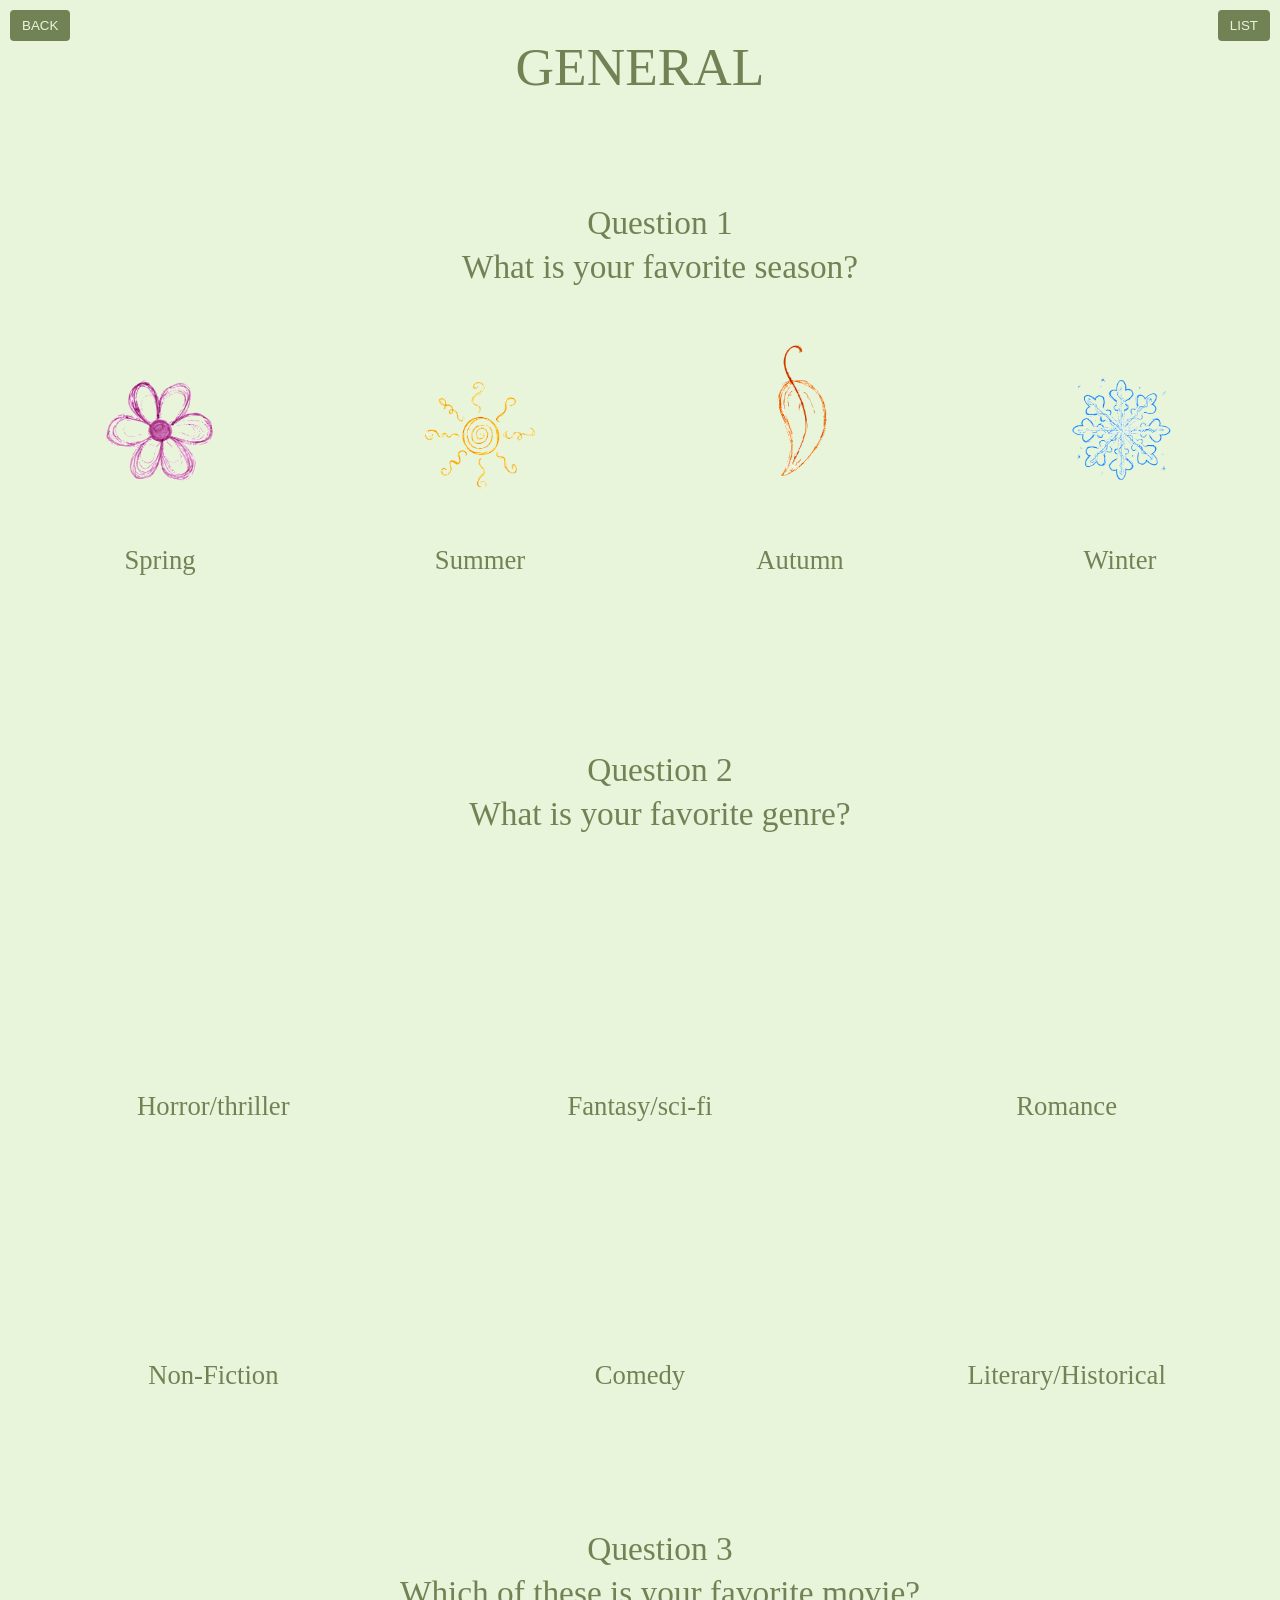
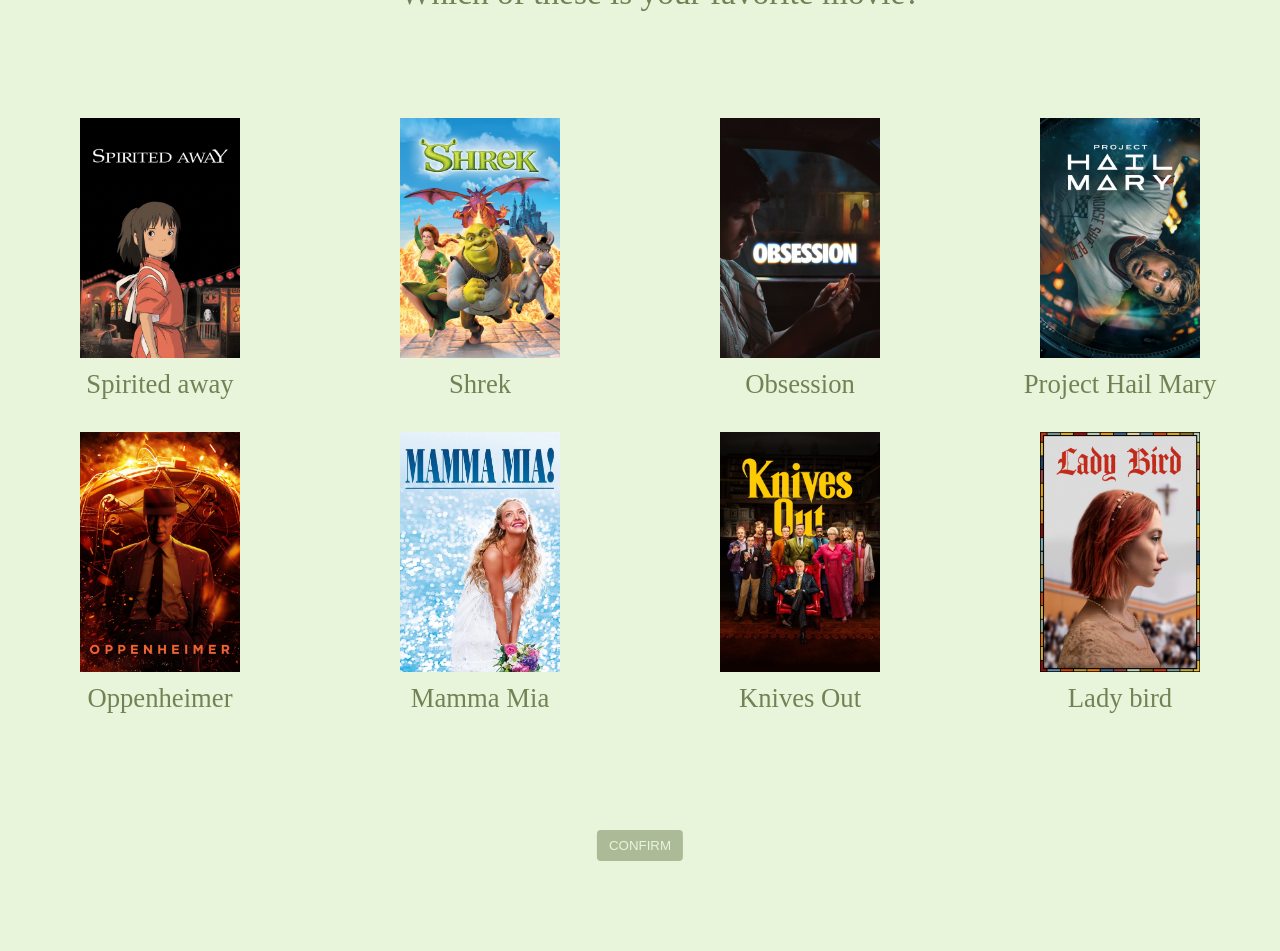
==== G.html @ e88b42a2 "m" ====
<!DOCTYPE html>
<html lang="en">
  
<head>
  
  <meta charset="UTF-8" />
  <title>General interests book quiz</title>
  <link href="quizz.css" rel="stylesheet">
  
</head>
  
<body>
  
  <h1>GENERAL</h1><br><br><br>
  <div class="questionblock">
    
    <div class="question">
    <h2 style="color:#718355;"> Question 1</h2>
    <h2>What is your favorite season?</h2>
    </div>
    
    <div class="answers">
      
      <div class="answer answer1 four" data-number="1" data-answer="Spring">
        <img src="photos/spring.PNG">
        <div class="value">Spring</div> 
      </div>
              

      <div class="answer answer1 four" data-number="1" data-answer="Summer">
        <img src="photos/summer.PNG">
        <div class="value">Summer</div>
      </div>
              

      <div class="answer answer1 four" data-number="1" data-answer="Autumn">
        <img src="photos/autumn.PNG">
        <div class="value">Autumn</div>
      </div>
              

      <div class="answer answer1 four" data-number="1" data-answer="Winter">
        <img src="photos/winter.PNG">
        <div class="value">Winter</div>
      </div>
    </div>
  </div>

  <div class="questionblock">
    <br><br><br><br><br><br><br><br><br>
    <div class="question">
      <h2 style="color:#718355;"> Question 2</h2>
      <h2>What is your favorite genre?</h2>
    </div>
    
    <div class="answers">
      <div class="answer answer2 " data-number="2" data-answer="horror/thriller">
        <img src=" ">
        <div class="value">Horror/thriller</div> 
      </div>
      
      <div class="answer answer2" data-number="2" data-answer="fantasy/sci-fi">
        <img src=" ">
        <div class="value">Fantasy/sci-fi</div> 
      </div>

      <div class="answer answer2" data-number="2" data-answer="Romance">
        <img src=" ">
        <div class="value">Romance</div> 
      </div>
      
      <div class="answer answer2" data-number="2" data-answer="non-fiction">
        <img src=" ">
        <div class="value">Non-Fiction </div>
      </div>
      
      <div class="answer answer2" data-number="2" data-answer="Comedy">
        <img src=" ">
        <div class="value">Comedy</div>
      </div>
      
      <div class="answer answer2" data-number="2" data-answer="literary/historical">
        <img src=" ">
        <div class="value">Literary/Historical</div>
      </div>
      
    </div>
  
<div class="questionblock">
    <br><br><br><br><br><br><br>
  <div class="question">
    <h2 style="color:#718355;"> Question 3</h2>
    <h2>Which of these is your favorite movie?</h2><br><br><br>
  </div>
  <div class="answers">
    <div class="answer answer3 four" data-number="3" data-answer="spirited away">
      <div class="poster">  <img src="movies/spiritedaway.jpg"></div>
      <div class="value">Spirited away</div>
    </div>
    
    <div class="answer answer3 four" data-number="3" data-answer="shrek">
      <div class="poster"><img src="movies/shrek.jpg"></div>
      <div class="value">Shrek</div>
    </div>
    
    <div class="answer answer3 four" data-number="3" data-answer="obsession">
      <div class="poster"><img src="movies/obsession.jpg"></div>
      <div class="value">Obsession</div>
    </div>
    
    <div class="answer answer3 four" data-number="3" data-answer="project hail mary">
      <div class="poster"><img src="movies/hailmary.jpg"></div>
      <div class="value">Project Hail Mary</div>
    </div>
    
    <div class="answer answer3 four" data-number="3" data-answer="oppenheimer">
      <div class="poster"><img src="movies/oppenheimer.jpg"></div>
      <div class="value">Oppenheimer</div>
    </div>
    
    <div class="answer answer3 four" data-number="3" data-answer="mamma mia">
      <div class="poster"> <img src="movies/mammamia.jpg"></div>
      <div class="value">Mamma Mia</div>
    </div>
    
    <div class="answer answer3 four" data-number="3" data-answer="knives out">
      <div class="poster"><img src="movies/knivesout.jpg"></div>
      <div class="value">Knives Out</div>
    </div>
    
    <div class="answer answer3 four" data-number="3" data-answer="lady bird">
      <div class="poster">  <img src="movies/ladybird.jpg"></div>
      <div class="value">Lady bird</div>
    </div>
    
  </div>
</div>

  </div>
  
  <div class="Book">
  
    <img src=" " style="width: 200px">
    <div class="booktitle"></div>
    <div class="bookauthor"></div>
    <div class="bookdescription"></div>
  
  </div>
  
  <button class="send-button">CONFIRM</button>
  <br><br><br><br><br><br>
  
  <button class="list-button" onclick="window.location='LISTI.html'">LIST</button>
  <button class="back-button" onclick="window.location='index.html'">BACK</button>
  
</body>
</html>

<script>

    var generaljson = {
  "general": [
    {
      "Season": "Summer",
      "Genre": "horror/thriller",
      "Movie": "obsession",
      "Book": "Mary",
      "Author": "Nat Cassidy",
      "Link": "https://m.media-amazon.com/images/S/compressed.photo.goodreads.com/books/1636980780i/58724622.jpg",
      "Description": "Mary is a quiet, middle-aged woman doing her best to blend into the background. Unremarkable. Invisible. Unknown even to herself.\nBut lately, things have been changing inside Mary. Along with the hot flashes and body aches, she can’t look in a mirror without passing out, and the voices in her head have been urging her to do unspeakable things.\nFired from her job in New York, she moves back to her hometown, hoping to reconnect with her past and inner self. Instead, visions of terrifying, mutilated specters overwhelm her with increasing regularity and she begins auto-writing strange thoughts and phrases. Mary discovers that these experiences are echoes of an infamous serial killer.\nThen the killings begin again.\nMary’s definitely going to find herself."
    },
    {
      "Season": "Summer",
      "Genre": "horror/thriller",
      "Movie": "spirited away",
      "Book": "House of Salt and Sorrows",
      "Author": "Erin A. Craig",
      "Link": "https://m.media-amazon.com/images/S/compressed.photo.goodreads.com/books/1544071699i/39679076.jpg",
      "Description": "Annaleigh lives a sheltered life at Highmoor with her sisters and their father and stepmother. Once there were twelve, but loneliness fills the grand halls now that four of the girls' lives have been cut short. Each death was more tragic than the last--the plague, a plummeting fall, a drowning, a slippery plunge--and there are whispers throughout the surrounding villages that the family is cursed by the gods.\nDisturbed by a series of ghostly visions, Annaleigh becomes increasingly suspicious that her sister's deaths were no accidents. The girls have been sneaking out every night to attend glittering balls, dancing until dawn in silk gowns and shimmering slippers, and Annaleigh isn't sure whether to try to stop them or to join their forbidden trysts. Because who--or what--are they really dancing with?\nWhen Annaleigh's involvement with a mysterious stranger who has secrets of his own intensifies, it's a race to unravel the darkness that has fallen over her family--before it claims her next. House of Salt and Sorrows is a spellbinding novel filled with magic and the rustle of gossamer skirts down long, dark hallways. Be careful who you dance with..."
    },
    {
      "Season": "Summer",
      "Genre": "horror/thriller",
      "Movie": "shrek",
      "Book": "heads will roll",
      "Author": "josh winning",
      "Link": "https://m.media-amazon.com/images/S/compressed.photo.goodreads.com/books/1727705353i/217401108.jpg",
      "Description": "Willow’s worst nightmare was being cancelled. But the woods of Camp Castaway might destroy more than her reputation.\nAfter sitcom star Willow tweeted herself into infamy and had to be dragged blind-drunk out of a swimming pool, her agent shipped her off to the woodsy and wonderfully anonymous confines of Camp Castaway. Tucked away in the trees of upstate New York, Castaway is a summer camp for adults in desperate need of leaving behind their mistakes, their social media accounts, their lives. No real names, no phones…no way to call for help.\nWillow is relieved to find that her fellow campers seem okay. To her shock, her own favorite actress is here, sitting by the campfire and roasting a s’more. And did that jaded writer, Dani, just wink at her? But the peaceful vibe is shattered when a terrifying woman pops shrieking from the wardrobe in Willow’s room. Soon after, one of the campers vanishes. Is Willow about to get cancelled all over again, this time for good?\nSoon, terror grips the group, campers begin to lose their heads—literally!—and Willow and her new friends are on the run. As paranoia grows and disturbing past deeds come to light, this escape from their shallow lifestyles might just lead to a set of shallow graves."
    },
    {
      "Season": "Summer",
      "Genre": "horror/thriller",
      "Movie": "project hail mary",
      "Book": "into the drowning deep",
      "Author": "mira grant",
      "Link": "https://m.media-amazon.com/images/S/compressed.photo.goodreads.com/books/1489176444i/34523174.jpg",
      "Description": "Seven years ago, the Atargatis set off on a voyage to the Mariana Trench to film a “mockumentary” bringing to life ancient sea creatures of legend. It was lost at sea with all hands. Some have called it a hoax; others have called it a maritime tragedy.\nNow, a new crew has been assembled. But this time they’re not out to entertain. Some seek to validate their life’s work. Some seek the greatest hunt of all. Some seek the truth. But for the ambitious young scientist Victoria Stewart this is a voyage to uncover the fate of the sister she lost.\nWhatever the truth may be, it will only be found below the waves. But the secrets of the deep come with a price."
    },
    {
      "Season": "Summer",
      "Genre": "horror/thriller",
      "Movie": "oppenheimer",
      "Book": "the island of dr. Moraeu",
      "Author": "h.g. wells",
      "Link": "https://m.media-amazon.com/images/S/compressed.photo.goodreads.com/books/1767304113i/29981.jpg",
      "Description": "Ranked among the classic novels of the English language and the inspiration for several unforgettable movies, this early work of H. G. Wells was greeted in 1896 by howls of protest from reviewers, who found it horrifying and blasphemous. They wanted to know more about the wondrous possibilities of science shown in his first book, The Time Machine, not its potential for misuse and terror. In The Island of Dr. Moreau, a shipwrecked gentleman named Edward Prendick, stranded on a Pacific island lorded over by the notorious Dr. Moreau, confronts dark secrets, strange creatures, and a reason to run for his life.\nWhile this riveting tale was intended to be a commentary on evolution, divine creation, and the tension between human nature and culture, modern readers familiar with genetic engineering will marvel at Wells’s prediction of the ethical issues raised by producing “smarter” human beings or bringing back extinct species. These levels of interpretation add a richness to Prendick’s adventures on Dr. Moreau’s island of lost souls without distracting from what is still a rip-roaring good read."
    },
    {
      "Season": "Summer",
      "Genre": "horror/thriller",
      "Movie": "mamma mia",
      "Book": "the housemaid",
      "Author": "frida mcfadden",
      "Link": "https://m.media-amazon.com/images/S/compressed.photo.goodreads.com/books/1646534743i/60556912.jpg",
      "Description": "\"\"Every day I clean the Winchesters’ beautiful house top to bottom. I collect their daughter from school. And I cook a delicious meal for the whole family before heading up to eat alone in my tiny room on the top floor.\nI try to ignore how Nina makes a mess just to watch me clean it up. How she tells strange lies about her own daughter. And how her husband Andrew seems more broken every day. But as I look into Andrew’s handsome brown eyes, so full of pain, it’s hard not to imagine what it would be like to live Nina’s life. The walk-in closet, the fancy car, the perfect husband.\nI only try on one of Nina’s pristine white dresses once. Just to see what it’s like. But she soon finds out… and by the time I realize my attic bedroom door only locks from the outside, it’s far too late.\nBut I reassure myself: the Winchesters don’t know who I really am.\nThey don’t know what I’m capable of…\"\""
    },
    {
      "Season": "Summer",
      "Genre": "horror/thriller",
      "Movie": "knives out",
      "Book": "the only one left",
      "Author": "riley sager",
      "Link": "https://m.media-amazon.com/images/S/compressed.photo.goodreads.com/books/1668181003i/62703226.jpg",
      "Description": "At seventeen, Lenora Hope\nHung her sister with a rope\nNow reduced to a schoolyard chant, the Hope family murders shocked the Maine coast one bloody night in 1929. While most people assume seventeen-year-old Lenora was responsible, the police were never able to prove it. Other than her denial after the killings, she has never spoken publicly about that night, nor has she set foot outside Hope’s End, the cliffside mansion where the massacre occurred.\nStabbed her father with a knife\nTook her mother’s happy life\nIt’s now 1983, and home-health aide Kit McDeere arrives at a decaying Hope’s End to care for Lenora after her previous nurse fled in the middle of the night. In her seventies and confined to a wheelchair, Lenora was rendered mute by a series of strokes and can only communicate with Kit by tapping out sentences on an old typewriter. One night, Lenora uses it to make a tantalizing offer—I want to tell you everything.\n“It wasn’t me,” Lenora said\nBut she’s the only one not dead\nAs Kit helps Lenora write about the events leading to the Hope family massacre, it becomes clear there’s more to the tale than people know. But when new details about her predecessor’s departure come to light, Kit starts to suspect Lenora might not be telling the complete truth—and that the seemingly harmless woman in her care could be far more dangerous than she first thought."
    },
    {
      "Season": "Summer",
      "Genre": "horror/thriller",
      "Movie": "lady bird",
      "Book": "monsters",
      "Author": "emerald fennel",
      "Link": "https://m.media-amazon.com/images/S/compressed.photo.goodreads.com/books/1434122938i/25399706.jpg",
      "Description": "Set in the Cornish town of Fowey, all is not as idyllic as the beautiful seaside town might seem. The body of a young woman is discovered in the nets of a fishing boat. It is established that the woman was murdered. Most are shocked and horrified. But there is somebody who is not - a twelve-year-old girl. She is delighted; she loves murders. Soon she is questioning the inhabitants of the town in her own personal investigation. But it is a bit boring on her own. Then Miles Giffard, a similarly odd twelve-year-old boy, arrives in Fowey with his mother, and they start investigating together. Oh, and also playing games that re-enact the murders. Just for fun, you understand...\nA book about two twelve-year-olds that is definitely not for kids."
    },
    {
      "Season": "Autumn",
      "Genre": "horror/thriller",
      "Movie": "obsession",
      "Book": "all that consumes us",
      "Author": "erica waters",
      "Link": "https://m.media-amazon.com/images/S/compressed.photo.goodreads.com/books/1675658309i/83814853.jpg",
      "Description": "The students in Corbin College’s elite academic society, Magni Viri, have it all—free tuition, inspirational professors, and dream jobs once they graduate. When first-gen college student Tara is offered a chance to enroll, she doesn’t hesitate.?  Except once she’s settled into the gorgeous Victorian dormitory, something strange starts to happen. She’s finally writing, but her stories are dark and twisted. Her dreams feel as if they could bury her alive. An unseen presence seems to stalk her through the halls.  And a chilling secret awaits Tara at the heart of Magni Viri—one that just might turn her nightmares into reality; one that might destroy her before she has a chance to escape. \n"
    },
    {
      "Season": "Autumn",
      "Genre": "horror/thriller",
      "Movie": "spirited away",
      "Book": "don´t let the forest in",
      "Author": "c.g. drews",
      "Link": "https://m.media-amazon.com/images/S/compressed.photo.goodreads.com/books/1699124610i/200982373.jpg",
      "Description": "Once upon a time, Andrew had cut out his heart and given it to this boy, and he was very sure Thomas had no idea that Andrew would do anything for him. Protect him. Lie for him.\nKill for him.\nHigh school senior Andrew Perrault finds refuge in the twisted fairytales that he writes for the only person who can ground him to reality―Thomas Rye, the boy with perpetually ink-stained hands and hair like autumn leaves. And with his twin sister, Dove, inexplicably keeping him at a cold distance upon their return to Wickwood Academy, Andrew finds himself leaning on his friend even more.\nBut something strange is going on with Thomas. His abusive parents have mysteriously vanished, and he arrives at school with blood on his sleeve. Thomas won't say a word about it, and shuts down whenever Andrew tries to ask him questions. Stranger still, Thomas is haunted by something, and he seems to have lost interest in his artwork―whimsically macabre sketches of the monsters from Andrew's wicked stories.\nDesperate to figure out what's wrong with his friend, Andrew follows Thomas into the off-limits forest one night and catches him fighting a nightmarish monster―Thomas's drawings have come to life and are killing anyone close to him. To make sure no one else dies, the boys battle the monsters every night. But as their obsession with each other grows stronger, so do the monsters, and Andrew begins to fear that the only way to stop the creatures might be to destroy their creator..."
    },
    {
      "Season": "Autumn",
      "Genre": "horror/thriller",
      "Movie": "shrek",
      "Book": "The Saturday night ghost club",
      "Author": "Craig davidson",
      "Link": "https://m.media-amazon.com/images/S/compressed.photo.goodreads.com/books/1518115122i/36911680.jpg",
      "Description": "Growing up in 1980s Niagara Falls--a seedy but magical, slightly haunted place--Jake Baker spends most of his time with his uncle Calvin, a kind but eccentric enthusiast of occult artifacts and conspiracy theories. The summer Jake turns twelve, he befriends a pair of siblings new to town, and so Calvin decides to initiate them all into the \"\"Saturday Night Ghost Club.\"\" But as the summer goes on, what begins as a seemingly lighthearted project may ultimately uncover more than any of its members had imagined. With the alternating warmth and sadness of the best coming-of-age stories, The Saturday Night Ghost Club examines the haunting mutability of memory and storytelling, as well as the experiences that form the people we become."
    },
    {
      "Season": "Autumn",
      "Genre": "horror/thriller",
      "Movie": "project hail mary",
      "Book": "graveyard shift",
      "Author": "m.l. rio",
      "Link": "https://m.media-amazon.com/images/S/compressed.photo.goodreads.com/books/1742356077i/229480904.jpg",
      "Description": "Every night, in the college’s ancient cemetery, five people cross paths as they work the late shift: a bartender, a rideshare driver, a hotel receptionist, the steward of the derelict church that looms over them, and the editor-in-chief of the college paper, always in search of a story.\nOne dark October evening in the defunct churchyard, they find a hole that wasn’t there before. A fresh, open grave where no grave should be. But who dug it, and for whom?\nBefore they go their separate ways, the gravedigger returns. As they trail him through the night, they realize he may be the key to a string of strange happenings around town that have made headlines for the last few weeks—and that they may be closer to the mystery than they thought."
    },
    {
      "Season": "Autumn",
      "Genre": "horror/thriller",
      "Movie": "oppenheimer",
      "Book": "mexican gothic",
      "Author": "silvia moreno garcia",
      "Link": "https://m.media-amazon.com/images/S/compressed.photo.goodreads.com/books/1607462569i/53152636.jpg",
      "Description": "After receiving a frantic letter from her newly-wed cousin begging for someone to save her from a mysterious doom, Noemí Taboada heads to High Place, a distant house in the Mexican countryside. She's not sure what she will find – her cousin's husband, a handsome Englishman, is a stranger, and Noemí knows little about the region.\nNoemí is also an unlikely rescuer: she's a glamorous debutante, and her chic gowns and perfect red lipstick are more suited for cocktail parties than amateur sleuthing. But she's also tough and smart, with an indomitable will, and she is not afraid: not of her cousin's new husband, who is both menacing and alluring; not of his father, the ancient patriarch who seems to be fascinated by Noemí; and not even of the house itself, which begins to invade Noemi's dreams with visions of blood and doom.\nHer only ally in this inhospitable abode is the family's youngest son. Shy and gentle, he seems to want to help Noemí, but might also be hiding dark knowledge of his family's past. For there are many secrets behind the walls of High Place. The family's once colossal wealth and faded mining empire kept them from prying eyes, but as Noemí digs deeper she unearths stories of violence and madness.\nAnd Noemí, mesmerized by the terrifying yet seductive world of High Place, may soon find it impossible to ever leave this enigmatic house behind."
    },
    {
      "Season": "Autumn",
      "Genre": "horror/thriller",
      "Movie": "mamma mia",
      "Book": "a short stay in hell",
      "Author": "steven l. peck",
      "Link": "https://m.media-amazon.com/images/S/compressed.photo.goodreads.com/books/1751978801i/13456414.jpg",
      "Description": "As a faithful Mormon, Soren Johansson has always believed he’ll be reunited with his loved ones after death in an eternal hereafter. Then, he dies. Soren wakes to find himself cast by a God he has never heard of into a Hell whose dimensions he can barely grasp: a vast library he can only escape from by finding the book that contains the story of his life.\nIn this haunting existential novella, author, philosopher, and ecologist Steven L. Peck explores a subversive vision of eternity, taking the reader on a journey through the afterlife of a world where everything everyone believed in turns out to be wrong."
    },
    {
      "Season": "Autumn",
      "Genre": "horror/thriller",
      "Movie": "knives out",
      "Book": "in my dreams i hold a knife",
      "Author": "ashley winstead",
      "Link": "https://m.media-amazon.com/images/S/compressed.photo.goodreads.com/books/1751978801i/13456414.jpg",
      "Description": "Six friends.\nOne college reunion.\nOne unsolved murder.\nA college reunion turns dark and deadly in this chilling and propulsive suspense novel about six friends, one unsolved murder, and the dark secrets they’ve been hiding from each other—and themselves—for a decade.\nTen years after graduation, Jessica Miller has planned her triumphant return to southern, elite Duquette University, down to the envious whispers that are sure to follow in her wake. Everyone is going to see the girl she wants them to see—confident, beautiful, indifferent—not the girl she was when she left campus, back when Heather’s murder fractured everything, including the tight bond linking the six friends she’d been closest to since freshman year. Ten years ago, everything fell apart, including the dreams she worked for her whole life—and her relationship with the one person she wasn’t supposed to love.\nBut not everyone is ready to move on. Not everyone left Duquette ten years ago, and not everyone can let Heather’s murder go unsolved. Someone is determined to trap the real killer, to make the guilty pay. When the six friends are reunited, they will be forced to confront what happened that night—and the years’ worth of secrets each of them would do anything to keep hidden.\n"
    },
    {
      "Season": "Autumn",
      "Genre": "horror/thriller",
      "Movie": "lady bird",
      "Book": "graveyard shift",
      "Author": "m.l. rio",
      "Link": "https://m.media-amazon.com/images/S/compressed.photo.goodreads.com/books/1742356077i/229480904.jpg",
      "Description": "\"\"Every day I clean the Winchesters’ beautiful house top to bottom. I collect their daughter from school. And I cook a delicious meal for the whole family before heading up to eat alone in my tiny room on the top floor.\nI try to ignore how Nina makes a mess just to watch me clean it up. How she tells strange lies about her own daughter. And how her husband Andrew seems more broken every day. But as I look into Andrew’s handsome brown eyes, so full of pain, it’s hard not to imagine what it would be like to live Nina’s life. The walk-in closet, the fancy car, the perfect husband.\nI only try on one of Nina’s pristine white dresses once. Just to see what it’s like. But she soon finds out… and by the time I realize my attic bedroom door only locks from the outside, it’s far too late.\nBut I reassure myself: the Winchesters don’t know who I really am.\nThey don’t know what I’m capable of…\"\""
    },
    {
      "Season": "Spring",
      "Genre": "horror/thriller",
      "Movie": "obsession",
      "Book": "Incidents around the house",
      "Author": "Josh Malerman",
      "Link": "https://m.media-amazon.com/images/S/compressed.photo.goodreads.com/books/1704742096i/199757490.jpg",
      "Description": "To eight-year-old Bela, her family is her world. There’s Mommy, Daddo, and Grandma Ruth. But there is also Other Mommy, a malevolent entity who asks her every day: “Can I go inside your heart?”\nWhen horrifying incidents around the house signal that Other Mommy is growing tired of asking Bela the question over and over, Bela understands that unless she says yes, her family will soon pay.\nOther Mommy is getting restless, stronger, bolder. Only the bonds of family can keep Bela safe, but other incidents show cracks in her parents’ marriage. The safety Bela relies on is about to unravel.\nBut Other Mommy needs an answer."
    },
    {
      "Season": "Spring",
      "Genre": "horror/thriller",
      "Movie": "spirited away",
      "Book": "The lovely bones",
      "Author": "Alice Sebold",
      "Link": "https://m.media-amazon.com/images/S/compressed.photo.goodreads.com/books/1457810586i/12232938.jpg",
      "Description": "\"\"My name was Salmon, like the fish; first name, Susie. I was fourteen when I was murdered on December 6, 1973.\""
    },
    {
      "Season": "So begins the story of Susie Salmon, who is adjusting to her new home in heaven, a place that is not at all what she expected, even as she is watching life on earth continue without her -- her friends trading rumors about her disappearance, her killer trying to cover his tracks, her grief-stricken family unraveling. Out of unspeakable tragedy and loss, The Lovely Bones succeeds, miraculously, in building a tale filled with hope, humor, suspense, even joy.\"",
      "Genre": "",
      "Movie": "",
      "Book": "",
      "Author": "",
      "Link": "",
      "Description": ""
    },
    {
      "Season": "Spring",
      "Genre": "horror/thriller",
      "Movie": "shrek",
      "Book": "John dies at the End",
      "Author": "David Wong, Jason Pargin",
      "Link": "https://m.media-amazon.com/images/I/81NPLRyOA9L.jpg",
      "Description": "STOP. You should not have touched this flyer with your bare hands. NO, don't put it down. It's too late. They're watching you. My name is David Wong. My best friend is John. Those names are fake. You might want to change yours. You may not want to know about the things you'll read on these pages, about the sauce, about Korrok, about the invasion, and the future. But it's too late. You touched the book. You're in the game. You're under the eye. The only defense is knowledge. You need to read this book, to the end. Even the part with the bratwurst. Why? You just have to trust me.\nThe important thing is this: The drug is called Soy Sauce and it gives users a window into another dimension. John and I never had the chance to say no. You still do. I'm sorry to have involved you in this, I really am. But as you read about these terrible events and the very dark epoch the world is about to enter as a result, it is crucial you keep one thing in mind: None of this was my fault."
    },
    {
      "Season": "Spring",
      "Genre": "horror/thriller",
      "Movie": "project hail mary",
      "Book": "i am legend",
      "Author": "richard matheson",
      "Link": "https://m.media-amazon.com/images/S/compressed.photo.goodreads.com/books/1317791583i/547094.jpg",
      "Description": "Robert Neville is the last living man on Earth...but he is not alone. Every other man, woman, and child on Earth has become a vampire, and they are all hungry for Neville's blood.\nBy day, he is the hunter, stalking the sleeping undead through the abandoned ruins of civilization. By night, he barricades himself in his home and prays for dawn.\nHow long can one man survive in a world of vampires?\n"
    },
    {
      "Season": "Spring",
      "Genre": "horror/thriller",
      "Movie": "oppenheimer",
      "Book": "rebecca",
      "Author": "daphne du maurier",
      "Link": "https://m.media-amazon.com/images/S/compressed.photo.goodreads.com/books/1386605169i/17899948.jpg",
      "Description": "Last night I dreamt I went to Manderley again...\nThe novel begins in Monte Carlo, where our heroine is swept off her feet by the dashing widower Maxim de Winter and his sudden proposal of marriage. Orphaned and working as a lady's maid, she can barely believe her luck. It is only when they arrive at his massive country estate that she realizes how large a shadow his late wife will cast over their lives--presenting her with a lingering evil that threatens to destroy their marriage from beyond the grave."
    },
    {
      "Season": "Spring",
      "Genre": "horror/thriller",
      "Movie": "mamma mia",
      "Book": "butcher and blackbird",
      "Author": "brynne weaver",
      "Link": "https://m.media-amazon.com/images/S/compressed.photo.goodreads.com/books/1692113493i/196915235.jpg",
      "Description": "When a chance encounter sparks an unlikely bond between rival murderers Sloane and Rowan, the two find something elusive—the friendship of a like-minded, pitch-black soul. From small town West Virginia to upscale California, from downtown Boston to rural Texas, the two hunters collide in an annual game of blood and suffering, one that pits them against the most dangerous monsters in the country. But as their friendship develops into something more, the restless ghosts left in their wake are only a few steps behind, ready to claim more than just their newfound love. Can Rowan and Sloane dig themselves out of a game of graves? Or have they finally met their match?"
    },
    {
      "Season": "Spring",
      "Genre": "horror/thriller",
      "Movie": "knives out",
      "Book": "there are 3 women and 4 men",
      "Author": "jaden payne",
      "Link": "https://m.media-amazon.com/images/S/compressed.photo.goodreads.com/books/1704601766i/204967663.jpg",
      "Description": "Laurent Fontaine has an obsession with spectacle.\nThat is precisely the reason why he is the most famous art curator of the 20th century and why the Fontaine Museum of Art has more success than any other museum has ever seen. That is, of course, until he shuts it down.\nWhen Laurent’s wife, Marie, is found dead during an exhibition opening at the museum in 1967, the police are quick to determine suicide. Laurent is quick to determine otherwise.\nHe promptly closes his historic building and halts his highly coveted life in the arts to dedicate the next ten years to one thing: finding the person who killed Marie.\nIn 1977, exactly ten years after the tragedy, Laurent invites who he found to be the six most likely suspects back into his museum, breaking his silence for the first time in a decade. With the event disguised as a “Grand Reopening,” the guests arrive, and Laurent reveals the truth: none of these misfortunate people will be leaving his palace until justice is served.\nBut, Laurent Fontaine has an obsession. Is this truly justice, or is there spectacle hidden in revenge? Is this truly an investigation, or is this emperor of art putting on one last performance? How far can Laurent morally push his grand finale?"
    },
    {
      "Season": "Spring",
      "Genre": "horror/thriller",
      "Movie": "lady bird",
      "Book": "gerlads game",
      "Author": "stephen king",
      "Link": "https://m.media-amazon.com/images/S/compressed.photo.goodreads.com/books/1297737756i/32692.jpg",
      "Description": "Master storyteller Stephen King presents this classic, terrifying #1 New York Times bestseller. When a game of seduction between a husband and wife ends in death, the nightmare has only begun…“And now the voice which spoke belonged to no one but herself. Oh my God, it said. Oh my God, I am all alone out here. I am all alone.” Once again, Jessie Burlingame has been talked into submitting to her husband Gerald’s kinky sex games—something that she’s frankly had enough of, and they never held much charm for her to begin with. So much for a “romantic getaway” at their secluded summer home. After Jessie is handcuffed to the bedposts—and Gerald crosses a line with his wife—the day ends with deadly consequences. Now Jessie is utterly trapped in an isolated lakeside house that has become her prison—and comes face-to-face with her deepest, darkest fears and memories. Her only company is that of the various voices filling her mind…as well as the shadows of nightfall that may conceal an imagined or very real threat right there with her…"
    },
    {
      "Season": "Winter",
      "Genre": "horror/thriller",
      "Movie": "obsession",
      "Book": "myrkrið milli stjarnanna",
      "Author": "hildur knútsdóttir",
      "Link": "https://m.media-amazon.com/images/S/compressed.photo.goodreads.com/books/1633347198i/59147614.jpg",
      "Description": "Iðunn vaknar alltaf þreytt á morgnana. Allir hafa ráð á reiðum höndum – læknirinn, sálfræðingurinn, vinkonurnar – en ekkert þeirra fær að heyra alla söguna. Hún segir engum frá leyndarmálunum sem hrannast upp og stigmagnast; frá földu hnífunum, læstu dyrunum, týndu köttunum; frá myrkrinu sem er ólíkt öllu öðru myrkri. Iðunn segir engum frá henni."
    },
    {
      "Season": "Winter",
      "Genre": "horror/thriller",
      "Movie": "spirited away",
      "Book": "the winter spirits",
      "Author": "anthology",
      "Link": "https://m.media-amazon.com/images/S/compressed.photo.goodreads.com/books/1671630583i/60778947.jpg",
      "Description": "The tradition of a haunted tale at Christmas has flourished across the centuries. These twelve stories, authored by some of today's most loved and lauded writers of historical and gothic fiction, are all centered on Christmas or Advent, boldly and playfully re-imagining a beloved tradition for a modern audience. Taking you from a haunted Tuscan villa to a remote Scottish island with a dark secret, these stories are your ultimate companion for frosty nights.\nFeaturing new and original stories from Bridget Collins, Imogen Hermes Gowar, Kiran Millwood Hargrave, Andrew Michael Hurley, Jess Kidd, Natasha Pulley, Elizabeth Macneal, Laura Purcell, Susan Stokes Chapman, Laura Shepherd-Robinson, Stuart Turton, and Catriona Ward."
    },
    {
      "Season": "Winter",
      "Genre": "horror/thriller",
      "Movie": "shrek",
      "Book": "The Final Girl Support Group",
      "Author": "Grady Hendrix",
      "Link": "https://m.media-amazon.com/images/S/compressed.photo.goodreads.com/books/1614275199i/55829194.jpg",
      "Description": "From chain saws to summer camp slayers, The Final Girl Support Group pays tribute to and slyly subverts our most popular horror films—movies like The Texas Chainsaw Massacre, A Nightmare on Elm Street, and Scream.\nLynnette Tarkington is a real-life final girl who survived a massacre. For more than a decade, she’s been meeting with five other final girls and their therapist in a support group for those who survived the unthinkable, working to put their lives back together. Then one woman misses a meeting, and their worst fears are realized—someone knows about the group and is determined to rip their lives apart again, piece by piece.\nBut the thing about final girls is that no matter how bad the odds, how dark the night, how sharp the knife, they will never, ever give up."
    },
    {
      "Season": "Winter",
      "Genre": "horror/thriller",
      "Movie": "project hail mary",
      "Book": "frankenstein",
      "Author": "mary shelley",
      "Link": "https://m.media-amazon.com/images/S/compressed.photo.goodreads.com/books/1631088473i/35031085.jpg",
      "Description": "Obsessed with creating life itself, Victor Frankenstein plunders graveyards for the material to fashion a new being, which he shocks into life with electricity. But his botched creature, rejected by Frankenstein and denied human companionship, sets out to destroy his maker and all that he holds dear. Mary Shelley's chilling Gothic tale was conceived when she was only eighteen, living with her lover Percy Shelley near Byron's villa on Lake Geneva. It would become the world's most famous work of horror fiction, and remains a devastating exploration of the limits of human creativity."
    },
    {
      "Season": "Winter",
      "Genre": "horror/thriller",
      "Movie": "oppenheimer",
      "Book": "the year of the witching",
      "Author": "Alexis Henderson",
      "Link": "https://m.media-amazon.com/images/S/compressed.photo.goodreads.com/books/1576699031i/49789629.jpg",
      "Description": "In the lands of Bethel, where the Prophet’s word is law, Immanuelle Moore’s very existence is blasphemy. Her mother’s union with an outsider of a different race cast her once-proud family into disgrace, so Immanuelle does her best to worship the Father, follow Holy Protocol, and lead a life of submission, devotion, and absolute conformity, like all the other women in the settlement.\nBut a mishap lures her into the forbidden Darkwood surrounding Bethel, where the first prophet once chased and killed four powerful witches. Their spirits are still lurking there, and they bestow a gift on Immanuelle: the journal of her dead mother, who Immanuelle is shocked to learn once sought sanctuary in the wood.\nFascinated by the secrets in the diary, Immanuelle finds herself struggling to understand how her mother could have consorted with the witches. But when she begins to learn grim truths about the Church and its history, she realizes the true threat to Bethel is its own darkness. And she starts to understand that if Bethel is to change, it must begin with her."
    },
    {
      "Season": "Winter",
      "Genre": "horror/thriller",
      "Movie": "mamma mia",
      "Book": "a dowry of blood",
      "Author": "S.T. gibson",
      "Link": "https://m.media-amazon.com/images/S/compressed.photo.goodreads.com/books/1663707732i/60521937.jpg",
      "Description": "This is my last love letter to you, though some would call it a confession. . .\nSaved from the brink of death by a mysterious stranger, Constanta is transformed from a medieval peasant into a bride fit for an undying king. But when Dracula draws a cunning aristocrat and a starving artist into his web of passion and deceit, Constanta realizes that her beloved is capable of terrible things.\nFinding comfort in the arms of her rival consorts, she begins to unravel their husband's dark secrets. With the lives of everyone she loves on the line, Constanta will have to choose between her own freedom and her love for her husband. But bonds forged by blood can only be broken by death."
    },
    {
      "Season": "Winter",
      "Genre": "horror/thriller",
      "Movie": "knives out",
      "Book": "pine",
      "Author": "francine toon",
      "Link": "https://m.media-amazon.com/images/S/compressed.photo.goodreads.com/books/1574931421i/45298337.jpg",
      "Description": "They are driving home from the search party when they see her.\nThe trees are coarse and tall in the winter light, standing like men. Lauren and her father Niall live alone in the Highlands, in a small village surrounded by pine forest. When a woman stumbles out onto the road one Halloween night, Niall drives her back to their house in his pickup. In the morning, she's gone.\nIn a community where daughters rebel, men quietly rage, and drinking is a means of forgetting, mysteries like these are not out of the ordinary. The trapper found hanging with the dead animals for two weeks. Locked doors and stone circles. The disappearance of Lauren's mother a decade ago.\nLauren looks for answers in her tarot cards, hoping she might one day be able to read her father's turbulent mind. Neighbours know more than they let on, but when local teenager Ann-Marie goes missing it's no longer clear who she can trust."
    },
    {
      "Season": "Winter",
      "Genre": "horror/thriller",
      "Movie": "lady bird",
      "Book": "gestir",
      "Author": "hildur knúrsdóttir",
      "Link": "https://m.media-amazon.com/images/S/compressed.photo.goodreads.com/books/1737635306i/223906785.jpg",
      "Description": "Þegar ókunnug læða tekur að venja komur sínar heim til viðskiptafræðingsins Unnar veit hún nákvæmlega hvernig hún á að leysa vandann. Innan skamms stendur eigandinn, ung og illa tilhöfð kona að nafni Ásta, á tröppunum hjá henni með ferðabúr. Daginn eftir birtist Edit þó aftur og gýtur agnarsmáum kettlingi í rúmi Unnar. Í kjölfarið tekst einlæg vinátta með Unni og Ástu og smám saman hleypa þær hvor annarri inn í sína myrkustu kima, áföll og ástarsambönd. Þegar ógn steðjar að standa þær saman – jafnvel þótt það kosti ósegjanlega glæpi."
    },
    {
      "Season": "Summer",
      "Genre": "fantasy/sci-fi",
      "Movie": "obsession",
      "Book": "the invocations",
      "Author": "krystal sutherland",
      "Link": "https://m.media-amazon.com/images/S/compressed.photo.goodreads.com/books/1664553065i/59475768.jpg",
      "Description": "Zara Jones believes in magic because the alternative is too painful to consider—that her murdered sister is gone forever and there is nothing she can do about it. Rather than grieving and moving on, Zara decides she will do whatever it takes to claw her sister back from the grave—even trading in the occult.\nJude Wolf may be the daughter of a billionaire, but she is also undeniably cursed. After a deal with a demon went horribly wrong, her soul has been slowly turning necrotic. It’s a miserable existence marred by pain, sickness, and monstrous things that taunt her in the night. Now that she’s glimpsed what’s beyond the veil, Jude’s desperate to ﬁnd someone to undo the damage she’s done to herself.\nEnter Emer Byrne, an orphaned witch with a dark past and a deadly power, a.k.a. the solution to both Zara’s and Jude’s problems. Though Emer lives a hardscrabble life, she gives away her most valuable asset—her invocations—to women in desperate situations who are willing to sacriﬁce a piece of their soul in exchange for a scrap of power. Zara and Jude are willing, but they ﬁrst have to ﬁnd Emer.\nWhen Emer’s clients start turning up dead all over London, a vital clue leads Zara and Jude right to her. If a serial killer is targeting her clients, Emer wants to know why—and to stop them. She strikes a tenuous alliance with Zara and Jude to hunt a killer before they are next on his list, even if she can’t give them in return what Zara and Jude want most: a sister and a soul."
    },
    {
      "Season": "Summer",
      "Genre": "fantasy/sci-fi",
      "Movie": "spirited away",
      "Book": "nettle",
      "Author": "Bex Hogan",
      "Link": "https://m.media-amazon.com/images/S/compressed.photo.goodreads.com/books/1747104826i/228847515.jpg",
      "Description": "A wild misfit in the human world, Nettle is enthralled by the glamour of the faery realm, with its two moons and scarlet stars. She grows close to Conor, a human stolen centuries before, and she also falls under the spell of mysterious Ellion, a Shadow Faery. To try to help her beloved grandmother who is fading in her world, Nettle makes a pact with the faery king. He'll heal her grandmother in exchange for Nettle completing three tasks. She agrees, not realising that deception lurks in this enchanted place, and that she has been tricked…\nIn this dangerous fantasy kingdom Nettle discovers, too late, her part in an age-old love story and the price she will pay."
    },
    {
      "Season": "Summer",
      "Genre": "fantasy/sci-fi",
      "Movie": "shrek",
      "Book": "how to become the dark lord and die trying",
      "Author": "Django Wexler",
      "Link": "https://m.media-amazon.com/images/S/compressed.photo.goodreads.com/books/1696399460i/198493860.jpg",
      "Description": "Davi has done this all before. She’s tried to be the hero and take down the all-powerful Dark Lord. A hundred times she’s rallied humanity and made the final charge. But the time loop always gets her in the end. Sometimes she’s killed quickly. Sometimes it takes a while. But she’s been defeated every time.\nThis time? She’s done being the hero and done being stuck in this endless time loop. If the Dark Lord always wins, then maybe that’s who she needs to be. It’s Davi’s turn to play on the winning side."
    },
    {
      "Season": "Summer",
      "Genre": "fantasy/sci-fi",
      "Movie": "project hail mary",
      "Book": "skyward",
      "Author": "Brandon Sanderson",
      "Link": "https://m.media-amazon.com/images/S/compressed.photo.goodreads.com/books/1531845177i/36642458.jpg",
      "Description": "Defeated, crushed, and driven almost to extinction, the remnants of the human race are trapped on a planet that is constantly attacked by mysterious alien starfighters. Spensa, a teenage girl living among them, longs to be a pilot. When she discovers the wreckage of an ancient ship, she realizes this dream might be possible—assuming she can repair the ship, navigate flight school, and (perhaps most importantly) persuade the strange machine to help her. Because this ship, uniquely, appears to have a soul."
    },
    {
      "Season": "Summer",
      "Genre": "fantasy/sci-fi",
      "Movie": "oppenheimer",
      "Book": "the hunger games",
      "Author": "Suzanne Collins",
      "Link": "https://m.media-amazon.com/images/S/compressed.photo.goodreads.com/books/1586722975i/2767052.jpg",
      "Description": "Winning means fame and fortune. Losing means certain death. The Hunger Games have begun. . . .\nIn the ruins of a place once known as North America lies the nation of Panem, a shining Capitol surrounded by twelve outlying districts. The Capitol is harsh and cruel and keeps the districts in line by forcing them all to send one boy and one girl between the ages of twelve and eighteen to participate in the annual Hunger Games, a fight to the death on live TV.\nSixteen-year-old Katniss Everdeen regards it as a death sentence when she steps forward to take her sister's place in the Games. But Katniss has been close to dead before-and survival, for her, is second nature. Without really meaning to, she becomes a contender. But if she is to win, she will have to start making choices that weigh survival against humanity and life against love."
    },
    {
      "Season": "Summer",
      "Genre": "fantasy/sci-fi",
      "Movie": "mamma mia",
      "Book": "the kiss of deception",
      "Author": "Mary E. Pearson",
      "Link": "https://m.media-amazon.com/images/S/compressed.photo.goodreads.com/books/1728557108i/220287154.jpg",
      "Description": "In a society steeped in tradition, Princess Lia’s life follows a preordained course. As First Daughter, she is expected to have the revered gift of sight—but she doesn’t—and she knows her parents are perpetrating a sham when they arrange her marriage to secure an alliance with a neighboring kingdom—to a prince she has never met.\nOn the morning of her wedding, Lia flees to a distant village. She settles into a new life, hopeful when two mysterious and handsome strangers arrive—and unaware that one is the jilted prince and the other an assassin sent to kill her. Deception abounds, and Lia finds herself on the brink of unlocking perilous secrets—even as she finds herself falling in love."
    },
    {
      "Season": "Summer",
      "Genre": "fantasy/sci-fi",
      "Movie": "knives out",
      "Book": "The Fifth Season",
      "Author": "N.K. Jemisin",
      "Link": "https://m.media-amazon.com/images/S/compressed.photo.goodreads.com/books/1386803701i/19161852.jpg",
      "Description": "Three terrible things happen in a single day. Essun, a woman living an ordinary life in a small town, comes home to find that her husband has brutally murdered their son and kidnapped their daughter. Meanwhile, mighty Sanze -- the world-spanning empire whose innovations have been civilization's bedrock for a thousand years -- collapses as most of its citizens are murdered to serve a madman's vengeance. And worst of all, across the heart of the vast continent known as the Stillness, a great red rift has been torn into the heart of the earth, spewing ash enough to darken the sky for years. Or centuries.\nNow Essun must pursue the wreckage of her family through a deadly, dying land. Without sunlight, clean water, or arable land, and with limited stockpiles of supplies, there will be war all across the Stillness: a battle royale of nations not for power or territory, but simply for the basic resources necessary to get through the long dark night. Essun does not care if the world falls apart around her. She'll break it herself, if she must, to save her daughter."
    },
    {
      "Season": "Summer",
      "Genre": "fantasy/sci-fi",
      "Movie": "lady bird",
      "Book": "never let me go",
      "Author": "Kazuo Ishiguro",
      "Link": "https://m.media-amazon.com/images/S/compressed.photo.goodreads.com/books/1353048590i/6334.jpg",
      "Description": "As a child, Kathy – now thirty-one years old – lived at Hailsham, a private school in the scenic English countryside where the children were sheltered from the outside world, brought up to believe that they were special and that their well-being was crucial not only for themselves but for the society they would eventually enter. Kathy had long ago put this idyllic past behind her, but when two of her Hailsham friends come back into her life, she stops resisting the pull of memory.\nAnd so, as her friendship with Ruth is rekindled, and as the feelings that long ago fueled her adolescent crush on Tommy begin to deepen into love, Kathy recalls their years at Hailsham. She describes happy scenes of boys and girls growing up together, unperturbed – even comforted – by their isolation. But she describes other scenes as well: of discord and misunderstanding that hint at a dark secret behind Hailsham's nurturing facade. With the dawning clarity of hindsight, the three friends are compelled to face the truth about their childhood – and about their lives now."
    },
    {
      "Season": "Autumn",
      "Genre": "fantasy/sci-fi",
      "Movie": "obsession",
      "Book": "house of hollow",
      "Author": "krystal sutherland",
      "Link": "https://m.media-amazon.com/images/S/compressed.photo.goodreads.com/books/1595266293i/54613751.jpg",
      "Description": "Seventeen-year-old Iris Hollow has always been strange. Something happened to her and her two older sisters when they were children, something they can’t quite remember but that left each of them with an identical half-moon scar at the base of their throats.\nIris has spent most of her teenage years trying to avoid the weirdness that sticks to her like tar. But when her eldest sister, Grey, goes missing under suspicious circumstances, Iris learns just how weird her life can get: horned men start shadowing her, a corpse falls out of her sister’s ceiling, and ugly, impossible memories start to twist their way to the forefront of her mind.\nAs Iris retraces Grey’s last known footsteps and follows the increasingly bizarre trail of breadcrumbs she left behind, it becomes apparent that the only way to save her sister is to decipher the mystery of what happened to them as children.\nThe closer Iris gets to the truth, the closer she comes to understanding that the answer is dark and dangerous – and that Grey has been keeping a terrible secret from her for years."
    },
    {
      "Season": "Autumn",
      "Genre": "fantasy/sci-fi",
      "Movie": "spirited away",
      "Book": "legendborn",
      "Author": "Tracy Deon",
      "Link": "https://m.media-amazon.com/images/S/compressed.photo.goodreads.com/books/1598382979i/50892338.jpg",
      "Description": "After her mother dies in an accident, sixteen-year-old Bree Matthews wants nothing to do with her family memories or childhood home. A residential program for bright high schoolers at UNC-Chapel Hill seems like the perfect escape — until Bree witnesses a magical attack her very first night on campus.\nA flying demon feeding on human energies.\nA secret society of so called \"\"Legendborn\"\" students that hunt the creatures down.\nAnd a mysterious teenage mage who calls himself a \"\"Merlin\"\" and who attempts — and fails — to wipe Bree's memory of everything she saw.\nThe mage's failure unlocks Bree's own unique magic and a buried memory with a hidden connection: the night her mother died, another Merlin was at the hospital. Now that Bree knows there's more to her mother's death than what's on the police report, she'll do whatever it takes to find out the truth, even if that means infiltrating the Legendborn as one of their initiates.\nShe recruits Nick, a self-exiled Legendborn with his own grudge against the group, and their reluctant partnership pulls them deeper into the society's secrets — and closer to each other. But when the Legendborn reveal themselves as the descendants of King Arthur's knights and explain that a magical war is coming, Bree has to decide how far she'll go for the truth and whether she should use her magic to take the society down — or join the fight."
    },
    {
      "Season": "Autumn",
      "Genre": "fantasy/sci-fi",
      "Movie": "shrek",
      "Book": "that time i got drunk and saved a demon",
      "Author": "Kimberly Lemming",
      "Link": "https://m.media-amazon.com/images/I/81EvwQ3ap6L._AC_UF1000,1000_QL80_.jpg",
      "Description": "All I wanted to do was live my life in peace. Maybe get a cat, expand my spice farm. Really anything that doesn't involve going on a quest where an orc might rip my face off. But they say the Goddess has favourites. If so, I'm clearly not one of them.\nAfter saving the demon Fallon in a wine-drunk stupor, all he wanted to do was kill an evil witch enslaving his people.\nI mean, I get it, don't get me wrong. But he's dragging me along for the ride, and I'm kind of peeved about it. On the bright side, he keeps burning off his shirt."
    },
    {
      "Season": "Autumn",
      "Genre": "fantasy/sci-fi",
      "Movie": "project hail mary",
      "Book": "piranesi",
      "Author": "Susanne Clarke",
      "Link": "https://m.media-amazon.com/images/S/compressed.photo.goodreads.com/books/1773750050i/50202953.jpg",
      "Description": "Piranesi’s house is no ordinary building: its rooms are infinite, its corridors endless, its walls are lined with thousands upon thousands of statues, each one different from all the others. Within the labyrinth of halls an ocean is imprisoned; waves thunder up staircases, rooms are flooded in an instant. But Piranesi is not afraid; he understands the tides as he understands the pattern of the labyrinth itself. He lives to explore the house.\nThere is one other person in the house—a man called The Other, who visits Piranesi twice a week and asks for help with research into A Great and Secret Knowledge. But as Piranesi explores, evidence emerges of another person, and a terrible truth begins to unravel, revealing a world beyond the one Piranesi has always known."
    },
    {
      "Season": "Autumn",
      "Genre": "fantasy/sci-fi",
      "Movie": "oppenheimer",
      "Book": "babel",
      "Author": "R.F. Kuang",
      "Link": "https://m.media-amazon.com/images/S/compressed.photo.goodreads.com/books/1677361825i/57945316.jpg",
      "Description": "Traduttore, traditore: An act of translation is always an act of betrayal.\n1828. Robin Swift, orphaned by cholera in Canton, is brought to London by the mysterious Professor Lovell. There, he trains for years in Latin, Ancient Greek, and Chinese, all in preparation for the day he’ll enroll in Oxford University’s prestigious Royal Institute of Translation—also known as Babel. The tower and its students are the world's center for translation and, more importantly, magic. Silver-working—the art of manifesting the meaning lost in translation using enchanted silver bars—has made the British unparalleled in power, as the arcane craft serves the Empire's quest for colonization.\nFor Robin, Oxford is a utopia dedicated to the pursuit of knowledge. But knowledge obeys power, and as a Chinese boy raised in Britain, Robin realizes serving Babel means betraying his motherland. As his studies progress, Robin finds himself caught between Babel and the shadowy Hermes Society, an organization dedicated to stopping imperial expansion. When Britain pursues an unjust war with China over silver and opium, Robin must decide . . .\nCan powerful institutions be changed from within, or does revolution always require violence?"
    },
    {
      "Season": "Autumn",
      "Genre": "fantasy/sci-fi",
      "Movie": "mamma mia",
      "Book": "the hedgewitch of foxhall",
      "Author": "Anna Bright",
      "Link": "https://m.media-amazon.com/images/S/compressed.photo.goodreads.com/books/1687626095i/176822897.jpg",
      "Description": "Ffion is the last hedgewitch in Foxhall. To work her magic, she takes only what nature can spare, unlike the witches of the powerful Foxhall coven, who sacrifice whole forests to fuel their spells. But across the warring kingdoms of Wales, all magic is fading. Even the dragons have vanished.\nPrince Taliesin would love nothing more than to watch magic die. But when his father charges Tal and his brother, Dafydd, with destroying King Offa’s dyke—the massive earthen wall raised by their Mercian enemies to the east, which may be the cause of magic’s disappearance—he begrudgingly seeks aid from a witch.\nBecause whichever prince succeeds in destroying the dyke will win the throne, and Tal is willing to do whatever it takes to become king. Even if the Foxhall coven refuses to help him. Even if he’s forced to team up with a spitfire hedgewitch who hates him almost as much as he hates her magic. And even if Dafydd proves to be a worthier rival than he anticipated…for the crown, and for Ffion’s heart."
    },
    {
      "Season": "Autumn",
      "Genre": "fantasy/sci-fi",
      "Movie": "knives out",
      "Book": "in these hollowed halls",
      "Author": "Anthology ",
      "Link": "https://m.media-amazon.com/images/S/compressed.photo.goodreads.com/books/1671126918i/63874788.jpg",
      "Description": "A beguiling, sinister collection of 12 dark academia short stories from masters of the genre, including Olivie Blake, M.L. Rio, Susie Yang and more!\nIn these stories, dear student, retribution visits a lothario lecturer; the sinister truth is revealed about a missing professor; a forsaken lover uses a séance for revenge; an obsession blooms about a possible illicit affair; two graduates exhume the secrets of a reclusive scholar; horrors are uncovered in an obscure academic department; five hopeful initiates must complete a murderous task and much more!"
    },
    {
      "Season": "Autumn",
      "Genre": "fantasy/sci-fi",
      "Movie": "lady bird",
      "Book": "babel",
      "Author": "R.F. Kuang",
      "Link": "https://m.media-amazon.com/images/S/compressed.photo.goodreads.com/books/1677361825i/57945316.jpg",
      "Description": "Traduttore, traditore: An act of translation is always an act of betrayal.\n1828. Robin Swift, orphaned by cholera in Canton, is brought to London by the mysterious Professor Lovell. There, he trains for years in Latin, Ancient Greek, and Chinese, all in preparation for the day he’ll enroll in Oxford University’s prestigious Royal Institute of Translation—also known as Babel. The tower and its students are the world's center for translation and, more importantly, magic. Silver-working—the art of manifesting the meaning lost in translation using enchanted silver bars—has made the British unparalleled in power, as the arcane craft serves the Empire's quest for colonization.\nFor Robin, Oxford is a utopia dedicated to the pursuit of knowledge. But knowledge obeys power, and as a Chinese boy raised in Britain, Robin realizes serving Babel means betraying his motherland. As his studies progress, Robin finds himself caught between Babel and the shadowy Hermes Society, an organization dedicated to stopping imperial expansion. When Britain pursues an unjust war with China over silver and opium, Robin must decide . . .\nCan powerful institutions be changed from within, or does revolution always require violence?"
    },
    {
      "Season": "Spring",
      "Genre": "fantasy/sci-fi",
      "Movie": "obsession",
      "Book": "the spirit bares it's teeth",
      "Author": "Andrew Joseph White",
      "Link": "https://m.media-amazon.com/images/S/compressed.photo.goodreads.com/books/1675089882i/89144437.jpg",
      "Description": "Mors vincit omnia. Death conquers all.\nLondon, 1883. The Veil between the living and dead has thinned. Violet-eyed mediums commune with spirits under the watchful eye of the Royal Speaker Society, and sixteen-year-old Silas Bell would rather rip out his violet eyes than become an obedient Speaker wife. According to Mother, he’ll be married by the end of the year. It doesn’t matter that he’s needed a decade of tutors to hide his autism; that he practices surgery on slaughtered pigs; that he is a boy, not the girl the world insists on seeing.\nAfter a failed attempt to escape an arranged marriage, Silas is diagnosed with Veil sickness—a mysterious disease sending violet-eyed women into madness—and shipped away to Braxton’s Sanitorium and Finishing School. The facility is cold, the instructors merciless, and the students either bloom into eligible wives or disappear. So when the ghosts of missing students start begging Silas for help, he decides to reach into Braxton’s innards and expose its rotten guts to the world—as long as the school doesn’t break him first."
    },
    {
      "Season": "Spring",
      "Genre": "fantasy/sci-fi",
      "Movie": "spirited away",
      "Book": "uprooted",
      "Author": "Naomi Novik",
      "Link": "https://m.media-amazon.com/images/S/compressed.photo.goodreads.com/books/1550135418i/22544764.jpg",
      "Description": "Agnieszka loves her valley home, her quiet village, the forests and the bright shining river. But the corrupted Wood stands on the border, full of malevolent power, and its shadow lies over her life.\nHer people rely on the cold, driven wizard known only as the Dragon to keep its powers at bay. But he demands a terrible price for his help: one young woman handed over to serve him for ten years, a fate almost as terrible as falling to the Wood.\nThe next choosing is fast approaching, and Agnieszka is afraid. She knows—everyone knows—that the Dragon will take Kasia: beautiful, graceful, brave Kasia, all the things Agnieszka isn’t, and her dearest friend in the world. And there is no way to save her.\nBut Agnieszka fears the wrong things. For when the Dragon comes, it is not Kasia he will choose."
    },
    {
      "Season": "Spring",
      "Genre": "fantasy/sci-fi",
      "Movie": "shrek",
      "Book": "dungeon crawler carl",
      "Author": "Matt Dinniman",
      "Link": "https://m.media-amazon.com/images/S/compressed.photo.goodreads.com/books/1715780755i/211721806.jpg",
      "Description": "You know what’s worse than breaking up with your girlfriend? Being stuck with her prize-winning show cat. And you know what’s worse than that? An alien invasion, the destruction of all man-made structures on Earth, and the systematic exploitation of all the survivors for a sadistic intergalactic game show. That’s what.\nJoin Coast Guard vet Carl and his ex-girlfriend’s cat, Princess Donut, as they try to survive the end of the world—or just get to the next level—in a video game–like, trap-filled fantasy dungeon. A dungeon that’s actually the set of a reality television show with countless viewers across the galaxy. Exploding goblins. Magical potions. Deadly, drug-dealing llamas. This ain’t your ordinary game show.\nWelcome, Crawler. Welcome to the Dungeon. Survival is optional. Keeping the viewers entertained is not."
    },
    {
      "Season": "Spring",
      "Genre": "fantasy/sci-fi",
      "Movie": "project hail mary",
      "Book": "piranesi",
      "Author": "Susanne Clarke",
      "Link": "https://m.media-amazon.com/images/S/compressed.photo.goodreads.com/books/1773750050i/50202953.jpg",
      "Description": "\"\"Piranesi’s house is no ordinary building: its rooms are infinite, its corridors endless, its walls are lined with thousands upon thousands of statues, each one different from all the others. Within the labyrinth of halls an ocean is imprisoned; waves thunder up staircases, rooms are flooded in an instant. But Piranesi is not afraid; he understands the tides as he understands the pattern of the labyrinth itself. He lives to explore the house.\nThere is one other person in the house—a man called The Other, who visits Piranesi twice a week and asks for help with research into A Great and Secret Knowledge. But as Piranesi explores, evidence emerges of another person, and a terrible truth begins to unravel, revealing a world beyond the one Piranesi has always known.\"\""
    },
    {
      "Season": "Spring",
      "Genre": "fantasy/sci-fi",
      "Movie": "oppenheimer",
      "Book": "Dune",
      "Author": "Frank Herbert",
      "Link": "https://m.media-amazon.com/images/S/compressed.photo.goodreads.com/books/1555447414i/44767458.jpg",
      "Description": "Set on the desert planet Arrakis, Dune is the story of the boy Paul Atreides, heir to a noble family tasked with ruling an inhospitable world where the only thing of value is the “spice” melange, a drug capable of extending life and enhancing consciousness. Coveted across the known universe, melange is a prize worth killing for...\nWhen House Atreides is betrayed, the destruction of Paul’s family will set the boy on a journey toward a destiny greater than he could ever have imagined. And as he evolves into the mysterious man known as Muad’Dib, he will bring to fruition humankind’s most ancient and unattainable dream."
    },
    {
      "Season": "Spring",
      "Genre": "fantasy/sci-fi",
      "Movie": "mamma mia",
      "Book": "Paladin's Grace",
      "Author": "T. Kingfisher",
      "Link": "https://rusereviews.com/wp-content/uploads/2025/07/image-36.png?w=640",
      "Description": "Stephen's god died on the longest day of the year…\nThree years later, Stephen is a broken paladin, living only for the chance to be useful before he dies. But all that changes when he encounters a fugitive named Grace in an alley and witnesses an assassination attempt gone wrong. Now the pair must navigate a web of treachery, beset on all sides by spies and poisoners, while a cryptic killer stalks one step behind…"
    },
    {
      "Season": "Spring",
      "Genre": "fantasy/sci-fi",
      "Movie": "knives out",
      "Book": "the tainted cup",
      "Author": "Robert Jackson Bennet",
      "Link": "https://m.media-amazon.com/images/S/compressed.photo.goodreads.com/books/1735662086i/150247395.jpg",
      "Description": "In Daretana’s most opulent mansion, a high Imperial officer lies dead—killed, to all appearances, when a tree spontaneously erupted from his body. Even in this canton at the borders of the Empire, where contagions abound and the blood of the Leviathans works strange magical changes, it’s a death at once terrifying and impossible.\nCalled in to investigate this mystery is Ana Dolabra, an investigator whose reputation for brilliance is matched only by her eccentricities.\nAt her side is her new assistant, Dinios Kol. Din is an engraver, magically altered to possess a perfect memory. His job is to observe and report, and act as his superior’s eyes and ears--quite literally, in this case, as among Ana’s quirks are her insistence on wearing a blindfold at all times, and her refusal to step outside the walls of her home.\nDin is most perplexed by Ana’s ravenous appetite for information and her mind’s frenzied leaps—not to mention her cheerful disregard for propriety and the apparent joy she takes in scandalizing her young counterpart. Yet as the case unfolds and Ana makes one startling deduction after the next, he finds it hard to deny that she is, indeed, the Empire’s greatest detective.\nAs the two close in on a mastermind and uncover a scheme that threatens the safety of the Empire itself, Din realizes he’s barely begun to assemble the puzzle that is Ana Dolabra—and wonders how long he’ll be able to keep his own secrets safe from her piercing intellect."
    },
    {
      "Season": "Spring",
      "Genre": "fantasy/sci-fi",
      "Movie": "lady bird",
      "Book": "if you could see the sun",
      "Author": "Ana Huang",
      "Link": "https://m.media-amazon.com/images/S/compressed.photo.goodreads.com/books/1644595325i/60099660.jpg",
      "Description": "Alice Sun has always felt invisible at her elite Beijing international boarding school, where she’s the only scholarship student among China’s most rich and influential teens. But then she starts uncontrollably turning invisible—actually invisible.\n \nWhen her parents drop the news that they can no longer afford her tuition, even with the scholarship, Alice hatches a plan to monetize her strange new power—she’ll discover the scandalous secrets her classmates want to know, for a price.\n \nBut as the tasks escalate from petty scandals to actual crimes, Alice must decide if it’s worth losing her conscience—or even her life."
    },
    {
      "Season": "Winter",
      "Genre": "fantasy/sci-fi",
      "Movie": "obsession",
      "Book": "Pine",
      "Author": "Francine Toon",
      "Link": "https://m.media-amazon.com/images/S/compressed.photo.goodreads.com/books/1574931421i/45298337.jpg",
      "Description": "\"\"They are driving home from the search party when they see her.\nThe trees are coarse and tall in the winter light, standing like men. Lauren and her father Niall live alone in the Highlands, in a small village surrounded by pine forest. When a woman stumbles out onto the road one Halloween night, Niall drives her back to their house in his pickup. In the morning, she's gone.\nIn a community where daughters rebel, men quietly rage, and drinking is a means of forgetting, mysteries like these are not out of the ordinary. The trapper found hanging with the dead animals for two weeks. Locked doors and stone circles. The disappearance of Lauren's mother a decade ago.\nLauren looks for answers in her tarot cards, hoping she might one day be able to read her father's turbulent mind. Neighbours know more than they let on, but when local teenager Ann-Marie goes missing it's no longer clear who she can trust.\"\""
    },
    {
      "Season": "Winter",
      "Genre": "fantasy/sci-fi",
      "Movie": "spirited away",
      "Book": "the bear and the nightingale",
      "Author": "Catherine Arden",
      "Link": "https://cdn.waterstones.com/bookjackets/large/9781/7850/9781785031052.jpg",
      "Description": "At the edge of the Russian wilderness, winter lasts most of the year and the snowdrifts grow taller than houses. But Vasilisa doesn't mind—she spends the winter nights huddled around the embers of a fire with her beloved siblings, listening to her nurse's fairy tales. Above all, she loves the chilling story of Frost, the blue-eyed winter demon, who appears in the frigid night to claim unwary souls. Wise Russians fear him, her nurse says, and honor the spirits of house and yard and forest that protect their homes from evil.\nAfter Vasilisa's mother dies, her father goes to Moscow and brings home a new wife. Fiercely devout, city-bred, Vasilisa's new stepmother forbids her family from honoring the household spirits. The family acquiesces, but Vasilisa is frightened, sensing that more hinges upon their rituals than anyone knows.\nAnd indeed, crops begin to fail, evil creatures of the forest creep nearer, and misfortune stalks the village. All the while, Vasilisa's stepmother grows ever harsher in her determination to groom her rebellious stepdaughter for either marriage or confinement in a convent.\nAs danger circles, Vasilisa must defy even the people she loves and call on dangerous gifts she has long concealed—this, in order to protect her family from a threat that seems to have stepped from her nurse's most frightening tales.\n"
    },
    {
      "Season": "Winter",
      "Genre": "fantasy/sci-fi",
      "Movie": "shrek",
      "Book": "the humans",
      "Author": "Matt Haig",
      "Link": "https://m.media-amazon.com/images/S/compressed.photo.goodreads.com/books/1353739654i/16130537.jpg",
      "Description": "When an extraterrestrial visitor arrives on Earth, his first impressions of the human species are less than positive. Taking the form of Professor Andrew Martin, a leading mathematician at Cambridge University, the visitor wants to complete his task and return home to his planet and a utopian society of immortality and infinite knowledge.\nHe is disgusted by the way humans look, what they eat, and the wars they witness on the news, and is totally baffled by concepts such as love and family. But as time goes on, he starts to realize there may be more to this weird species than he has been led to believe. He drinks wine, reads Emily Dickinson, listens to Talking Heads, and begins to bond with the family he lives with, in disguise. In picking up the pieces of the professor's shattered personal life, the narrator sees hope and redemption in the humans' imperfections and begins to question the very mission that brought him there--a mission that involves not only thwarting human progress...but murder."
    },
    {
      "Season": "Winter",
      "Genre": "fantasy/sci-fi",
      "Movie": "project hail mary",
      "Book": "hyperion",
      "Author": "Dan Simmons",
      "Link": "https://m.media-amazon.com/images/S/compressed.photo.goodreads.com/books/1746983261i/77566.jpg",
      "Description": "On the world called Hyperion, beyond the law of the Hegemony of Man, there waits the creature called the Shrike. There are those who worship it. There are those who fear it. And there are those who have vowed to destroy it. In the Valley of the Time Tombs, where huge, brooding structures move backward through time, the Shrike waits for them all. On the eve of Armageddon, with the entire galaxy at war, seven pilgrims set forth on a final voyage to Hyperion seeking the answers to the unsolved riddles of their lives. Each carries a desperate hope—and a terrible secret. And one may hold the fate of humanity in his hands."
    },
    {
      "Season": "Winter",
      "Genre": "fantasy/sci-fi",
      "Movie": "oppenheimer",
      "Book": "jonathan strange and mr. norell",
      "Author": "Susanne Clarke",
      "Link": "https://m.media-amazon.com/images/S/compressed.photo.goodreads.com/books/1743119988i/14201.jpg",
      "Description": "The year is 1806. England is beleaguered by the long war with Napoleon, and centuries have passed since practical magicians faded into the nation's past. But scholars of this glorious history discover that one remains: the reclusive Mr Norrell, whose displays of magic send a thrill through the country.\nProceeding to London, he raises a beautiful woman from the dead and summons an army of ghostly ships to terrify the French. Yet the cautious, fussy Norrell is challenged by the emergence of another magician: the brilliant novice Jonathan Strange.\nYoung, handsome and daring, Strange is the very antithesis of Norrell. So begins a dangerous battle between these two great men which overwhelms that between England and France. And their own obsessions and secret dabblings with the dark arts are going to cause more trouble than they can imagine."
    },
    {
      "Season": "Winter",
      "Genre": "fantasy/sci-fi",
      "Movie": "mamma mia",
      "Book": "once upon a broken heart",
      "Author": "Stephanie Garber",
      "Link": "https://m.media-amazon.com/images/I/81DtOY+OmUL._UF1000,1000_QL80_.jpg",
      "Description": "For as long as she can remember, Evangeline Fox has believed in true love and happy endings... until she learns that the love of her life will marry another.\nDesperate to stop the wedding and to heal her wounded heart, Evangeline strikes a deal with the charismatic, but wicked, Prince of Hearts. In exchange for his help, he asks for three kisses, to be given at the time and place of his choosing.\nBut after Evangeline’s first promised kiss, she learns that bargaining with an immortal is a dangerous game ― and that the Prince of Hearts wants far more from her than she’d pledged. He has plans for Evangeline, plans that will either end in the greatest happily ever after, or the most exquisite tragedy."
    },
    {
      "Season": "Winter",
      "Genre": "fantasy/sci-fi",
      "Movie": "knives out",
      "Book": "little thieves",
      "Author": "Margaret Owen",
      "Link": "https://m.media-amazon.com/images/S/compressed.photo.goodreads.com/books/1610346141i/54017820.jpg",
      "Description": "Vanja Schmidt knows that no gift is freely given, not even a mother’s love―and she’s on the hook for one hell of a debt. Vanja, the adopted goddaughter of Death and Fortune, was Princess Gisele's dutiful servant up until a year ago. That was when Vanja’s otherworldly mothers demanded a terrible price for their care, and Vanja decided to steal her future back… by stealing Gisele’s life for herself.\nThe real Gisele is left a penniless nobody while Vanja uses an enchanted string of pearls to take her place. Now, Vanja leads a lonely but lucrative double life as princess and jewel thief, charming nobility while emptying their coffers to fund her great escape. Then, one heist away from freedom, Vanja crosses the wrong god and is cursed to an untimely end: turning into jewels, stone by stone, for her greed.\nVanja has just two weeks to figure out how to break her curse and make her getaway. And with a feral guardian half-god, Gisele’s sinister fiancé, and an overeager junior detective on Vanja’s tail, she’ll have to pull the biggest grift yet to save her own life."
    },
    {
      "Season": "Winter",
      "Genre": "fantasy/sci-fi",
      "Movie": "lady bird",
      "Book": "The Night Circus",
      "Author": "Erin Morgenstern",
      "Link": "https://m.media-amazon.com/images/S/compressed.photo.goodreads.com/books/1786033865i/9361589.jpg",
      "Description": "The circus arrives without warning. No announcements precede it. It is simply there, when yesterday it was not. Within the black-and-white striped canvas tents is an utterly unique experience full of breathtaking amazements. It is called Le Cirque des Rêves, and it is only open at night.\nBut behind the scenes, a fierce competition is underway—a duel between two young magicians, Celia and Marco, who have been trained since childhood expressly for this purpose by their mercurial instructors. Unbeknownst to them, this is a game in which only one can be left standing, and the circus is but the stage for a remarkable battle of imagination and will. Despite themselves, however, Celia and Marco tumble headfirst into love—a deep, magical love that makes the lights flicker and the room grow warm whenever they so much as brush hands.\nTrue love or not, the game must play out, and the fates of everyone involved, from the cast of extraordinary circus performers to the patrons, hang in the balance, suspended as precariously as the daring acrobats overhead."
    },
    {
      "Season": "Summer",
      "Genre": "Comedy",
      "Movie": "obsession",
      "Book": "bloodsucking fiends",
      "Author": "Christopher Moore",
      "Link": "https://m.media-amazon.com/images/S/compressed.photo.goodreads.com/books/1388586483i/33454.jpg",
      "Description": "Jody never asked to become a vampire. But when she wakes up under an alley dumpster with a badly burned arm, an aching neck, superhuman strength, and a distinctly Nosferatuan thirst, she realizes the decision has been made for her.\nMaking the transition from the nine-to-five grind to an eternity of nocturnal prowlings is going to take some doing, however, and that's where C. Thomas Flood fits in. A would-be Kerouac from Incontinence, Indiana, Tommy (to his friends) is biding his time night-clerking and frozen-turkey bowling in a San Francisco Safeway. But all that changes when a beautiful undead redhead walks through the door ... and proceeds to rock Tommy's life -- and afterlife -- in ways he never imagined possible."
    },
    {
      "Season": "Summer",
      "Genre": "Comedy",
      "Movie": "spirited away",
      "Book": "wyrd sisters",
      "Author": "Terry Pratchett",
      "Link": "https://upload.wikimedia.org/wikipedia/en/7/74/Wyrd-sisters-cover.jpg?utm_source=en.wikipedia.org&utm_campaign=index&utm_content=original",
      "Description": "Three witches gathered on a lonely heath.\nA king cruelly murdered, his throne usurped by his ambitious cousin. A child heir and the royal crown, both missing. Witches don't have these kinds of leadership problems themselves - in fact, they don't have leaders.\nGranny Weatherwax is the most highly regarded of the leaders they don't have. But even she finds that meddling in royal politics is a lot more complicated than certain playwrights would have you believe.\nParticularly when the blood on your hands just won't wash off . . .\n"
    },
    {
      "Season": "Summer",
      "Genre": "Comedy",
      "Movie": "shrek",
      "Book": "mort",
      "Author": "Terry Pratchett",
      "Link": "https://upload.wikimedia.org/wikipedia/en/9/9e/Mort-cover.jpg?utm_source=en.wikipedia.org&utm_campaign=index&utm_content=original",
      "Description": "Death comes to us all. When he came to Mort, he offered him a job.\nDeath is the Grim Reaper of the Discworld, a black-robed skeleton with a scythe who ushers souls into the next world. He is also fond of cats and endlessly baffled by humanity. Soon Death is yearning to experience what humanity really has to offer, but to do that, he'll need to hire some help.\nIt's an offer Mort can't refuse. As Death's apprentice he'll have free board, use of the company horse—and being dead isn't compulsory. It's a dream job—until Mort falls in love with Death's daughter, Ysabell, and discovers that your boss can be a killer on your love life…"
    },
    {
      "Season": "Summer",
      "Genre": "Comedy",
      "Movie": "project hail mary",
      "Book": "the hitchiker's guide to the galaxy",
      "Author": "Douglas Adams",
      "Link": "https://m.media-amazon.com/images/S/compressed.photo.goodreads.com/books/1531891848i/11.jpg",
      "Description": "Seconds before the Earth is demolished to make way for a galactic freeway, Arthur Dent is plucked off the planet by his friend Ford Prefect, a researcher for the revised edition of The Hitchhiker's Guide to the Galaxy who, for the last fifteen years, has been posing as an out-of-work actor.\nTogether this dynamic pair begin a journey through space aided by quotes from The Hitchhiker's Guide (\"\"A towel is about the most massively useful thing an interstellar hitchhiker can have\"\") and a galaxy-full of fellow travelers: Zaphod Beeblebrox—the two-headed, three-armed ex-hippie and totally out-to-lunch president of the galaxy; Trillian, Zaphod's girlfriend (formally Tricia McMillan), whom Arthur tried to pick up at a cocktail party once upon a time zone; Marvin, a paranoid, brilliant, and chronically depressed robot; Veet Voojagig, a former graduate student who is obsessed with the disappearance of all the ballpoint pens he bought over the years.\nWhere are these pens? Why are we born? Why do we die? Why do we spend so much time between wearing digital watches? For all the answers stick your thumb to the stars. And don't forget to bring a towel!"
    },
    {
      "Season": "Summer",
      "Genre": "Comedy",
      "Movie": "oppenheimer",
      "Book": "true grit",
      "Author": "Charles Portis",
      "Link": "https://m.media-amazon.com/images/S/compressed.photo.goodreads.com/books/1302852893i/10035073.jpg",
      "Description": "In the 1870s, young Mattie Ross learns that her beloved father was gunned down by his former handyman. But even though this gutsy 14-year-old is seeking vengeance, she is smart enough to figure out she can't go alone after a desperado who's holed up in Indian territory. With some fast-talking, she convinces mean, one-eyed US Marshal \"\"Rooster\"\" Cogburn into going after the despicable outlaw with her."
    },
    {
      "Season": "Summer",
      "Genre": "Comedy",
      "Movie": "mamma mia",
      "Book": "the unhoneymooners",
      "Author": "Christina Lauren",
      "Link": "https://m.media-amazon.com/images/S/compressed.photo.goodreads.com/books/1548201335i/42201431.jpg",
      "Description": "Olive is always unlucky: in her career, in love, in…well, everything. Her identical twin sister Ami, on the other hand, is probably the luckiest person in the world. Her meet-cute with her fiancé is something out of a romantic comedy (gag) and she’s managed to finance her entire wedding by winning a series of Internet contests (double gag). Worst of all, she’s forcing Olive to spend the day with her sworn enemy, Ethan, who just happens to be the best man.\nOlive braces herself to get through 24 hours of wedding hell before she can return to her comfortable, unlucky life. But when the entire wedding party gets food poisoning from eating bad shellfish, the only people who aren’t affected are Olive and Ethan. And now there’s an all-expenses-paid honeymoon in Hawaii up for grabs.\nPutting their mutual hatred aside for the sake of a free vacation, Olive and Ethan head for paradise, determined to avoid each other at all costs. But when Olive runs into her future boss, the little white lie she tells him is suddenly at risk to become a whole lot bigger. She and Ethan now have to pretend to be loving newlyweds, and her luck seems worse than ever. But the weird thing is that she doesn’t mind playing pretend. In fact, she feels kind of... lucky."
    },
    {
      "Season": "Summer",
      "Genre": "Comedy",
      "Movie": "knives out",
      "Book": "the thursday murder club",
      "Author": "Richard Osman",
      "Link": "https://upload.wikimedia.org/wikipedia/en/3/3a/The_Thursday_Murder_Club.jpg?utm_source=en.wikipedia.org&utm_campaign=index&utm_content=original",
      "Description": "In a peaceful retirement village, four unlikely friends meet up once a week to investigate unsolved murders.\nBut when a brutal killing takes place on their very doorstep, the Thursday Murder Club find themselves in the middle of their first live case. Elizabeth, Joyce, Ibrahim and Ron might be pushing eighty but they still have a few tricks up their sleeves.\nCan our unorthodox but brilliant gang catch the killer before it's too late?\n"
    },
    {
      "Season": "Summer",
      "Genre": "Comedy",
      "Movie": "lady bird",
      "Book": "the importance of being earnest",
      "Author": "Oscar Wilde",
      "Link": "https://www.readandcobooks.co.uk/wp-content/uploads/importance-of-being-earnest-wilde-9781528705516-cover.jpg",
      "Description": "Cecily Cardew and Gwendolen Fairfax are both in love with the same mythical suitor. Jack Worthing has wooed Gwendolen as Ernest while Algernon has also posed as Ernest to win the heart of Jack's ward, Cecily. When all four arrive at Jack's country home on the same weekend the \"\"rivals\"\" to fight for Ernest's undivided attention and the \"\"Ernests\"\" to claim their beloveds pandemonium breaks loose. Only a senile nursemaid and an old, discarded hand-bag can save the day!"
    },
    {
      "Season": "Autumn",
      "Genre": "Comedy",
      "Movie": "obsession",
      "Book": "my best friends excorcism",
      "Author": "Grady Hendrix",
      "Link": "https://m.media-amazon.com/images/S/compressed.photo.goodreads.com/books/1533059241i/41015038.jpg",
      "Description": "Abby and Gretchen have been best friends since fifth grade, when they bonded over a shared love of E.T., roller-skating parties, and scratch-and-sniff stickers. But when they arrive at high school, things change. Gretchen begins to act….different. And as the strange coincidences and bizarre behavior start to pile up, Abby realizes there’s only one possible explanation: Gretchen, her favorite person in the world, has a demon living inside her. And Abby is not about to let anyone or anything come between her and her best friend. With help from some unlikely allies, Abby embarks on a quest to save Gretchen. But is their friendship powerful enough to beat the devil?"
    },
    {
      "Season": "Autumn",
      "Genre": "Comedy",
      "Movie": "spirited away",
      "Book": "midnight crossroad",
      "Author": "Charlaine Harris",
      "Link": "https://m.media-amazon.com/images/S/compressed.photo.goodreads.com/books/1384456102i/18107951.jpg",
      "Description": "Welcome to Midnight, Texas, a town with many boarded-up windows and few full-time inhabitants, located at the crossing of Witch Light Road and Davy Road. It’s a pretty standard dried-up western town.\nThere’s a pawnshop (someone lives in the basement and is seen only at night). There’s a diner (people who are just passing through tend not to linger). And there’s new resident Manfred Bernardo, who thinks he’s found the perfect place to work in private (and who has secrets of his own).\nStop at the one traffic light in town, and everything looks normal. Stay awhile, and learn the truth..."
    },
    {
      "Season": "Autumn",
      "Genre": "Comedy",
      "Movie": "shrek",
      "Book": "how to train your dragon",
      "Author": "Cressida Cowell",
      "Link": "https://m.media-amazon.com/images/S/compressed.photo.goodreads.com/books/1614042924i/352262.jpg",
      "Description": "Hiccup Horrendous Haddock III, the quiet and thoughtful son of the Chief of the Hairy Hooligans, tries to pass the important initiation test of his Viking clan by catching and training a dragon. Can Hiccup do it without being torn limb from limb?"
    },
    {
      "Season": "Autumn",
      "Genre": "Comedy",
      "Movie": "project hail mary",
      "Book": "all systems red",
      "Author": "Martha Wells",
      "Link": "https://m.media-amazon.com/images/S/compressed.photo.goodreads.com/books/1631585309i/32758901.jpg",
      "Description": "“As a heartless killing machine, I was a complete failure.”\nIn a corporate-dominated spacefaring future, planetary missions must be approved and supplied by the Company. Exploratory teams are accompanied by Company-supplied security androids, for their own safety.\nBut in a society where contracts are awarded to the lowest bidder, safety isn’t a primary concern.\nOn a distant planet, a team of scientists are conducting surface tests, shadowed by their Company-supplied ‘droid—a self-aware SecUnit that has hacked its own governor module, and refers to itself (though never out loud) as “Murderbot.” Scornful of humans, all it really wants is to be left alone long enough to figure out who it is.\nBut when a neighboring mission goes dark, it's up to the scientists and their Murderbot to get to the truth."
    },
    {
      "Season": "Autumn",
      "Genre": "Comedy",
      "Movie": "oppenheimer",
      "Book": "lamb",
      "Author": "Christopher Moore",
      "Link": "https://m.media-amazon.com/images/S/compressed.photo.goodreads.com/books/1331419009i/28881.jpg",
      "Description": "The birth of Jesus has been well chronicled, as have his glorious teachings, acts, and divine sacrifice after his thirtieth birthday. But no one knows about the early life of the Son of God, the missing years—except Biff, the Messiah's best bud, who has been resurrected to tell the story in the divinely hilarious yet heartfelt work \"\"reminiscent of Vonnegut and Douglas Adams\"\" (Philadelphia Inquirer).\nVerily, the story Biff has to tell is a miraculous one, filled with remarkable journeys, magic, healings, kung fu, corpse reanimations, demons, and hot babes. Even the considerable wiles and devotion of the Savior's pal may not be enough to divert Joshua from his tragic destiny. But there's no one who loves Josh more—except maybe \"\"Maggie,\"\" Mary of Magdala—and Biff isn't about to let his extraordinary pal suffer and ascend without a fight."
    },
    {
      "Season": "Autumn",
      "Genre": "Comedy",
      "Movie": "mamma mia",
      "Book": "the pumpkin spice café",
      "Author": "Laurie Gilmore",
      "Link": "https://m.media-amazon.com/images/S/compressed.photo.goodreads.com/books/1688031846i/139391940.jpg",
      "Description": "When Jeanie's aunt gifts her the beloved Pumpkin Spice Cafe in the small town of Dream Harbor, Jeanie jumps at the chance for a fresh start away from her very dull desk job.\nLogan is a local farmer who avoids Dream Harbor's gossip at all costs. But Jeanie's arrival disrupts Logan's routine and he wants nothing to do with the irritatingly upbeat new girl, except that he finds himself inexplicably drawn to her.\nWill Jeanie's happy-go-lucky attitude win over the grumpy-but-gorgeous Logan, or has this city girl found the one person in town who won't fall for her charm, or her pumpkin spice lattes..."
    },
    {
      "Season": "Autumn",
      "Genre": "Comedy",
      "Movie": "knives out",
      "Book": "the thursday murder club",
      "Author": "Richard Osman",
      "Link": "https://upload.wikimedia.org/wikipedia/en/3/3a/The_Thursday_Murder_Club.jpg?utm_source=en.wikipedia.org&utm_campaign=index&utm_content=original",
      "Description": "\"\"In a peaceful retirement village, four unlikely friends meet up once a week to investigate unsolved murders.\nBut when a brutal killing takes place on their very doorstep, the Thursday Murder Club find themselves in the middle of their first live case. Elizabeth, Joyce, Ibrahim and Ron might be pushing eighty but they still have a few tricks up their sleeves.\nCan our unorthodox but brilliant gang catch the killer before it's too late?\n\"\""
    },
    {
      "Season": "Autumn",
      "Genre": "Comedy",
      "Movie": "lady bird",
      "Book": "me and earl and the dying girl",
      "Author": "Jessie Andrews",
      "Link": "https://m.media-amazon.com/images/S/compressed.photo.goodreads.com/books/1337216932i/12700353.jpg",
      "Description": "Greg Gaines is the last master of high school espionage, able to disappear at will into any social environment. He has only one friend, Earl, and together they spend their time making movies, their own incomprehensible versions of Coppola and Herzog cult classics.\nUntil Greg's mother forces him to rekindle his childhood friendship with Rachel.\nRachel has been diagnosed with leukemia—cue extreme adolescent awkwardness—but a parental mandate has been issued and must be obeyed. When Rachel stops treatment, Greg and Earl decide the thing to do is to make a film for her, which turns into the Worst Film Ever Made and becomes a turning point in each of their lives.\nAnd all at once Greg must abandon invisibility and stand in the spotlight."
    },
    {
      "Season": "Spring",
      "Genre": "Comedy",
      "Movie": "obsession",
      "Book": "the sex lives of cannibals",
      "Author": "J. Maarten Troost",
      "Link": "https://m.media-amazon.com/images/S/compressed.photo.goodreads.com/books/1386924418i/11077.jpg",
      "Description": "At the age of twenty-six, Maarten Troost who had been pushing the snooze button on the alarm clock of life by racking up useless graduate degrees and muddling through a series of temp jobs decided to pack up his flip-flops and move to Tarawa, a remote South Pacific island in the Republic of Kiribati. He was restless and lacked direction, and the idea of dropping everything and moving to the ends of the Earth was irresistibly romantic. He should have known better. The Sex Lives of Cannibals tells the hilarious story of what happens when Troost discovers that Tarawa is not the island paradise he dreamed of.\nFalling into one amusing misadventure after another, Troost struggles through relentless, stifling heat, a variety of deadly bacteria, polluted seas, toxic fish, and worst of all, no television or coffee. And that's just the first day. Sunburned, emaciated, and stinging with sea lice, Troost spends the next two years battling incompetent government officials, alarmingly large critters, erratic electricity, and a paucity of food options. He contends with a cast of bizarre local characters, including \"\"Half-Dead Fred\"\" and the self-proclaimed Poet Laureate of Tarawa (a British drunkard who's never written a poem in his life), and eventually settles into the ebb and flow of island life, just before his return to the culture shock of civilization.\nWith the rollicking wit of Bill Bryson, the brilliant travel exposition of Paul Theroux, and a hipster edge that is entirely Troost's own, The Sex Lives of Cannibals is the ultimate vicarious adventure. Readers may never long to set foot on Tarawa, but they'll want to travel with Troost time and time again."
    },
    {
      "Season": "Spring",
      "Genre": "Comedy",
      "Movie": "spirited away",
      "Book": "howl‘s moving castle",
      "Author": "Diana Wynne Jones",
      "Link": "https://m.media-amazon.com/images/S/compressed.photo.goodreads.com/books/1630502935i/6294.jpg",
      "Description": "Sophie has the great misfortune of being the eldest of three daughters, destined to fail miserably should she ever leave home to seek her fate. But when she unwittingly attracts the ire of the Witch of the Waste, Sophie finds herself under a horrid spell that transforms her into an old lady. Her only chance at breaking it lies in the ever-moving castle in the hills: the Wizard Howl's castle. To untangle the enchantment, Sophie must handle the heartless Howl, strike a bargain with a fire demon, and meet the Witch of the Waste head-on. Along the way, she discovers that there's far more to Howl—and herself—than first meets the eye."
    },
    {
      "Season": "Spring",
      "Genre": "Comedy",
      "Movie": "shrek",
      "Book": "dungeon crawler carl",
      "Author": "Matt Dinniman",
      "Link": "https://m.media-amazon.com/images/S/compressed.photo.goodreads.com/books/1715780755i/211721806.jpg",
      "Description": "\"\"You know what’s worse than breaking up with your girlfriend? Being stuck with her prize-winning show cat. And you know what’s worse than that? An alien invasion, the destruction of all man-made structures on Earth, and the systematic exploitation of all the survivors for a sadistic intergalactic game show. That’s what.\nJoin Coast Guard vet Carl and his ex-girlfriend’s cat, Princess Donut, as they try to survive the end of the world—or just get to the next level—in a video game–like, trap-filled fantasy dungeon. A dungeon that’s actually the set of a reality television show with countless viewers across the galaxy. Exploding goblins. Magical potions. Deadly, drug-dealing llamas. This ain’t your ordinary game show.\nWelcome, Crawler. Welcome to the Dungeon. Survival is optional. Keeping the viewers entertained is not.\"\""
    },
    {
      "Season": "Spring",
      "Genre": "Comedy",
      "Movie": "project hail mary",
      "Book": "project hail mary",
      "Author": "Andy Weir",
      "Link": "https://m.media-amazon.com/images/S/compressed.photo.goodreads.com/books/1764703833i/54493401.jpg",
      "Description": "Ryland Grace is the sole survivor on a desperate, last-chance mission—and if he fails, humanity and the earth itself will perish.\nExcept that right now, he doesn’t know that. He can’t even remember his own name, let alone the nature of his assignment or how to complete it.\nAll he knows is that he’s been asleep for a very, very long time. And he’s just been awakened to find himself millions of miles from home, with nothing but two corpses for company.\nHis crewmates dead, his memories fuzzily returning, Ryland realizes that an impossible task now confronts him. Hurtling through space on this tiny ship, it’s up to him to puzzle out an impossible scientific mystery—and conquer an extinction-level threat to our species.\nAnd with the clock ticking down and the nearest human being light-years away, he’s got to do it all alone.\nOr does he?"
    },
    {
      "Season": "Spring",
      "Genre": "Comedy",
      "Movie": "oppenheimer",
      "Book": "nicked",
      "Author": "M.T. Anderson",
      "Link": "https://m.media-amazon.com/images/S/compressed.photo.goodreads.com/books/1708658984i/200555176.jpg",
      "Description": "The year is 1087, and a pox is sweeping through the Italian city of Bari. When a lowly monk is visited by Saint Nicholas in his dreams, he interprets the vision as a call to serve the sick. But his superiors, and the power brokers they serve, have different plans for the tender-hearted Brother Nicephorus.\nEnter Tyun, a charismatic treasure hunter renowned for “liberating” holy relics from their tombs. The seven-hundred-year-old bones of Saint Nicholas are rumored to weep a mysterious liquid that can heal the sick, Tyun says. For the humble price of a small fortune, he will steal the bones and deliver them to Bari, curing the plague and restoring glory to the fallen city. And Nicephorus, the “dreamer,” will be his guide.\nWhat follows is a heist for the ages, as Nicephorus is swept away on strange tides, and alongside even stranger bedfellows, to commit sacrilegious theft. Based on real historical accounts, Nicked is a wildly imaginative, genre-defying, and delightfully queer adventure – a swashbuckling saga, a medieval novel noir, a meditation on the miraculous, and a monastic meet-cute, filled with wide-eyed wonder at the world that awaits beyond our own borders."
    },
    {
      "Season": "Spring",
      "Genre": "Comedy",
      "Movie": "mamma mia",
      "Book": "crazy rich asians",
      "Author": "kevin kwan",
      "Link": "https://m.media-amazon.com/images/S/compressed.photo.goodreads.com/books/1364852559i/16085481.jpg",
      "Description": "When Rachel Chu agrees to spend the summer in Singapore with her boyfriend, Nicholas Young, she envisions a humble family home, long drives to explore the island, and quality time with the man she might one day marry. What she doesn't know is that Nick's family home happens to look like a palace, that she'll ride in more private planes than cars, and that with one of Asia's most eligible bachelors on her arm, Rachel might as well have a target on her back.\nInitiated into a world of dynastic splendor beyond imagination, Rachel meets Astrid, the It Girl of Singapore society; Eddie, whose family practically lives in the pages of the Hong Kong socialite magazines; and Eleanor, Nick's formidable mother, a woman who has very strong feelings about who her son should—and should not—marry.\n"
    },
    {
      "Season": "Spring",
      "Genre": "Comedy",
      "Movie": "knives out",
      "Book": "vera wong‘s unsolicited advice for murderers",
      "Author": "jesse q. sutanto",
      "Link": "https://m.media-amazon.com/images/S/compressed.photo.goodreads.com/books/1671523771i/61827543.jpg",
      "Description": "Sixty-year-old self-proclaimed tea expert Vera Wong enjoys nothing more than sipping a good cup of Wulong and doing some healthy ‘detective’ work on the internet (AKA checking up on her son to see if he’s dating anybody yet).\nBut when Vera wakes up one morning to find a dead man in the middle of her tea shop, it’s going to take more than a strong Longjing to fix things. Knowing she’ll do a better job than the police possibly could – because nobody sniffs out a wrongdoing quite like a suspicious Chinese mother with time on her hands – Vera decides it’s down to her to catch the killer.\nNobody spills the tea like this amateur sleuth."
    },
    {
      "Season": "Spring",
      "Genre": "Comedy",
      "Movie": "lady bird",
      "Book": "lessons in chemistry",
      "Author": "bonnie garmus",
      "Link": "https://m.media-amazon.com/images/S/compressed.photo.goodreads.com/books/1671523771i/61827543.jpg",
      "Description": "Chemist Elizabeth Zott is not your average woman. In fact, Elizabeth Zott would be the first to point out that there is no such thing.\nBut it's the early 1960s and her all-male team at Hastings Research Institute take a very unscientific view of equality. Forced to resign, she reluctantly signs on as the host of a cooking show, Supper at Six. But her revolutionary approach to cooking, fueled by scientific and rational commentary, grabs the attention of a nation. And soon a legion of overlooked housewives find themselves daring to change the status quo. One molecule at a time."
    },
    {
      "Season": "Winter",
      "Genre": "Comedy",
      "Movie": "obsession",
      "Book": "hex",
      "Author": "thomas olde heuvelt",
      "Link": "https://m.media-amazon.com/images/S/compressed.photo.goodreads.com/books/1616804961i/56179364.jpg",
      "Description": "Whoever is born here, is doomed to stay 'til death. Whoever settles, never leaves.\nWelcome to Black Spring, the seemingly picturesque Hudson Valley town haunted by the Black Rock Witch, a seventeenth century woman whose eyes and mouth are sewn shut. Muzzled, she walks the streets and enters homes at will. She stands next to children's bed for nights on end. Everybody knows that her eyes may never be opened or the consequences will be too terrible to bear.\nThe elders of Black Spring have virtually quarantined the town by using high-tech surveillance to prevent their curse from spreading. Frustrated with being kept in lockdown, the town's teenagers decide to break their strict regulations and go viral with the haunting. But, in so doing, they send the town spiraling into dark, medieval practices of the distant past.\n"
    },
    {
      "Season": "Winter",
      "Genre": "Comedy",
      "Movie": "spirited away",
      "Book": "hogfather",
      "Author": "Terry Pratchett",
      "Link": "https://static.wikia.nocookie.net/discworld/images/5/5c/Hogfather-cover.jpg/revision/latest?cb=20070110191842",
      "Description": "It's the night before Hogswatch. And it's too quiet.\nWhere is the big jolly fat man? Why is Death creeping down chimneys and trying to say Ho Ho Ho? The darkest night of the year is getting a lot darker...\nSusan the gothic governess has got to sort it out by morning, otherwise there won't be a morning. Ever again...\n"
    },
    {
      "Season": "Winter",
      "Genre": "Comedy",
      "Movie": "shrek",
      "Book": "wintersmith",
      "Author": "Terry Pratchett",
      "Link": "https://www.penninn.is/sites/penninn.is/files/styles/product_zoomed_in/public/photoware/eym9780552562898.jpg?itok=_yCkQJAT",
      "Description": "Tiffany Aching is a trainee witch — now working for the seriously scary Miss Treason. But when Tiffany witnesses the Dark Dance — the crossover from summer to winter — she does what no one has ever done before and leaps into the dance. Into the oldest story there ever is. And draws the attention of the Wintersmith himself.\nAs Tiffany-shaped snowflakes hammer down on the land, can Tiffany deal with the consequences of her actions? Even with the help of Granny Weatherwax and the Nac Mac Feegle — the fightin’, thievin’ pictsies who are prepared to lay down their lives for their “big wee hag.”"
    },
    {
      "Season": "Winter",
      "Genre": "Comedy",
      "Movie": "project hail mary",
      "Book": "The Martian",
      "Author": "Andy Weir",
      "Link": "https://m.media-amazon.com/images/S/compressed.photo.goodreads.com/books/1413706054i/18007564.jpg",
      "Description": "Six days ago, astronaut Mark Watney became one of the first people to walk on Mars.\nNow, he’s sure he’ll be the first person to die there.\nAfter a dust storm nearly kills him and forces his crew to evacuate while thinking him dead, Mark finds himself stranded and completely alone with no way to even signal Earth that he’s alive—and even if he could get word out, his supplies would be gone long before a rescue could arrive.\nChances are, though, he won’t have time to starve to death. The damaged machinery, unforgiving environment, or plain-old “human error” are much more likely to kill him first.\nBut Mark isn’t ready to give up yet. Drawing on his ingenuity, his engineering skills — and a relentless, dogged refusal to quit — he steadfastly confronts one seemingly insurmountable obstacle after the next. Will his resourcefulness be enough to overcome the impossible odds against him?"
    },
    {
      "Season": "Winter",
      "Genre": "Comedy",
      "Movie": "oppenheimer",
      "Book": "Hark! A Vagrant",
      "Author": "Kate Beaton",
      "Link": "https://m.media-amazon.com/images/S/compressed.photo.goodreads.com/books/1327877328i/10767466.jpg",
      "Description": "Hark! A Vagrant is an uproarious romp through history and literature seen through the sharp, contemporary lens of New Yorker cartoonist and comics-sensation Kate Beaton. No era or tome emerges unscathbed as Beaton rightly skewers the Western world's revolutionaries, leaders, sycophants, and suffragists while equally honing her wit on the hapless heroes, heroines, and villains of the best-loved fiction. She deftly points out what really happened when Brahms fell asleep listening to Liszt, that the world's first hipsters were obviously the Incroyables and the Merveilleuses from eighteenth-century France, that Susan B. Anthony is, of course, a \"\"Samantha,\"\" and that the polite banality of Canadian culture never gets old. Hark! A Vagrant features sexy Batman, the true stories behind classic Nancy Drew covers, and Queen Elizabeth doing the albatross. As the 5600.000 unique monthly visitors to harkavagrant.com already know, no one turns the ironic absurdities of history and literature into comedic fodder as hilarious as Beaton."
    },
    {
      "Season": "Winter",
      "Genre": "Comedy",
      "Movie": "mamma mia",
      "Book": "Lovelight Farms",
      "Author": "B.K. Borison",
      "Link": "https://m.media-amazon.com/images/S/compressed.photo.goodreads.com/books/1676664348i/122753311.jpg",
      "Description": "Two best friends fake date to reach their holiday happily ever after in this first romantic comedy in the Lovelight series.\nA pasture of dead trees. A hostile takeover of the Santa barn by a family of raccoons. And shipments that have mysteriously gone missing. Lovelight Farms is not the magical winter wonderland of Stella Bloom’s dreams.\nIn an effort to save the Christmas tree farm she’s loved since she was a kid, Stella enters a contest with Instagram-famous influencer Evelyn St. James. With the added publicity and the $100,000 cash prize, Stella might just be able to save the farm from its financial woes. There’s just one problem. To make the farm seem like a romantic destination for the holidays, she lied on her application and said she owns Lovelight Farms with her boyfriend. Only…there is no boyfriend.\nEnter best friend Luka Peters. He just stopped by for some hot chocolate and somehow got a farm and a serious girlfriend in the process. But fake dating his best friend might be the best Christmas present he’s ever received."
    },
    {
      "Season": "Winter",
      "Genre": "Comedy",
      "Movie": "knives out",
      "Book": "Mrs. Claus and the Santaland Slayings",
      "Author": "Liz Ireland",
      "Link": "https://m.media-amazon.com/images/S/compressed.photo.goodreads.com/books/1598320581i/55110674.jpg",
      "Description": "Love is full of surprises--though few compare to realizing that you're marrying the real-life Santa. April Claus dearly loves her new husband, Nick, but adjusting to life in the North Pole is not all sugarplums and candy canes. Especially when a cantankerous elf named Giblet Hollyberry is killed--felled by a black widow spider in his stocking--shortly after publicly arguing with Nick.\nChristmastown is hardly a hotbed of crime, aside from mishaps caused by too much eggnog, but April disagrees with Constable Crinkle's verdict of accidental death. As April sets out to find the culprit, it'll mean putting the future of Christmas on the line--and hoping her own name isn't on a lethal naughty list . . ."
    },
    {
      "Season": "Winter",
      "Genre": "Comedy",
      "Movie": "lady bird",
      "Book": "eleanor oliphant is completely fine",
      "Author": "gail honeyman",
      "Link": "https://m.media-amazon.com/images/S/compressed.photo.goodreads.com/books/1493724347i/31434883.jpg",
      "Description": "No one’s ever told Eleanor that life should be better than fine.\nMeet Eleanor Oliphant: She struggles with appropriate social skills and tends to say exactly what she’s thinking. Nothing is missing in her carefully timetabled life of avoiding social interactions, where weekends are punctuated by frozen pizza, vodka, and phone chats with Mummy.\nBut everything changes when Eleanor meets Raymond, the bumbling and deeply unhygienic IT guy from her office. When she and Raymond together save Sammy, an elderly gentleman who has fallen on the sidewalk, the three become the kinds of friends who rescue one another from the lives of isolation they have each been living. And it is Raymond’s big heart that will ultimately help Eleanor find the way to repair her own profoundly damaged one.\nSoon to be a major motion picture produced by Reese Witherspoon, Eleanor Oliphant Is Completely Fine is the smart, warm, and uplifting story of an out-of-the-ordinary heroine whose deadpan weirdness and unconscious wit make for an irresistible journey as she realizes. . .\nThe only way to survive is to open your heart."
    },
    {
      "Season": "Summer",
      "Genre": "Romance",
      "Movie": "obsession",
      "Book": "our wives under the sea",
      "Author": "julia armfield",
      "Link": "https://m.media-amazon.com/images/S/compressed.photo.goodreads.com/books/1722881053i/58659343.jpg",
      "Description": "Miri thinks she has got her wife back, when Leah finally returns after a deep-sea mission that ended in catastrophe. It soon becomes clear, though, that Leah is not the same. Whatever happened in that vessel, whatever it was they were supposed to be studying before they were stranded on the ocean floor, Leah has brought part of it back with her, onto dry land and into their home.\nMoving through something that only resembles normal life, Miri comes to realize that the life that they had before might be gone. Though Leah is still there, Miri can feel the woman she loves slipping from her grasp."
    },
    {
      "Season": "Summer",
      "Genre": "Romance",
      "Movie": "spirited away",
      "Book": "nettle",
      "Author": "bex hogan",
      "Link": "https://m.media-amazon.com/images/S/compressed.photo.goodreads.com/books/1747104826i/228847515.jpg",
      "Description": "A wild misfit in the human world, Nettle is enthralled by the glamour of the faery realm, with its two moons and scarlet stars. She grows close to Conor, a human stolen centuries before, and she also falls under the spell of mysterious Ellion, a Shadow Faery. To try to help her beloved grandmother who is fading in her world, Nettle makes a pact with the faery king. He'll heal her grandmother in exchange for Nettle completing three tasks. She agrees, not realising that deception lurks in this enchanted place, and that she has been tricked…\nIn this dangerous fantasy kingdom Nettle discovers, too late, her part in an age-old love story and the price she will pay."
    },
    {
      "Season": "Summer",
      "Genre": "Romance",
      "Movie": "shrek",
      "Book": "the spellshop",
      "Author": "sarah beth durst",
      "Link": "https://m.media-amazon.com/images/S/compressed.photo.goodreads.com/books/1743896214i/195138130.jpg",
      "Description": "Kiela has always had trouble dealing with people. Thankfully, as a librarian at the Great Library of Alyssium, she and her assistant, Caz—a magically sentient spider plant—have spent the last decade sequestered among the empire’s most precious spellbooks, preserving their magic for the city’s elite.\nWhen a revolution begins and the library goes up in flames, she and Caz flee with all the spellbooks they can carry and head to a remote island Kiela never thought she’d see again: her childhood home. Taking refuge there, Kiela discovers, much to her dismay, a nosy—and very handsome—neighbor who can’t take a hint and keeps showing up day after day to make sure she’s fed and to help fix up her new home.\nIn need of income, Kiela identifies something that even the bakery in town doesn’t have: jam. With the help of an old recipe book her parents left her and a bit of illegal magic, her cottage garden is soon covered in ripe berries.\nBut magic can do more than make life a little sweeter, so Kiela risks the consequences of using unsanctioned spells and opens the island’s first-ever and much needed secret spellshop."
    },
    {
      "Season": "Summer",
      "Genre": "Romance",
      "Movie": "project hail mary",
      "Book": "Fated Blades",
      "Author": "Ilona Andrews",
      "Link": "https://m.media-amazon.com/images/S/compressed.photo.goodreads.com/books/1633094649i/59011438.jpg",
      "Description": "At first glance, the planet Rada seems like a lush paradise. But the ruling families, all boasting genetically enhanced abilities, are in constant competition for power―and none more so than the Adlers and the Baenas. For generations, the powerful families have pushed and pulled each other in a dance for dominance.\nUntil a catastrophic betrayal from within changes everything.\nNow, deadly, disciplined, and solitary leaders Ramona Adler and Matias Baena must put aside their enmity and work together in secret to prevent sinister forces from exploiting universe-altering technology. Expecting to suffer through their uneasy alliance, Ramona and Matias instead discover that they understand each other as no one in their families can―and that their combined skills may eclipse the risks of their forbidden alliance.\nAs the two warriors risk their lives to save their families, they must decide whether to resist or embrace the passion simmering between them. For now, the dance between their families continues―but just one misstep could spell the end of them both."
    },
    {
      "Season": "Summer",
      "Genre": "Romance",
      "Movie": "oppenheimer",
      "Book": "A Fire Sparkling",
      "Author": "Julianne MacLean",
      "Link": "https://m.media-amazon.com/images/I/81c7yaW1JAL._AC_UF1000,1000_QL80_.jpg",
      "Description": "After a crushing betrayal by the man she loves, Gillian Gibbons flees to her family home for a much-needed escape, but when she finds an old photograph of her grandmother in the arms of a Nazi officer, Gillian’s life gets even more complicated. Rattled by the discovery, Gillian attempts to unravel the truth behind the photos, setting her off on an epic journey through the past…\n1939. England is on the brink of war as Vivian Hughes falls in love with a handsome British official, but when bombs begin to fall and Vivian’s happy life is destroyed in the blitz, she will do whatever it takes to protect those she loves…\nAs Gillian learns more about her grandmother’s past, the old photo begins to make more sense. But for every question answered, a new one takes its place. Faced with a truth that is not at all what she expected, Gillian attempts to shine a light not only on the mysteries of her family’s past but also on her own future."
    },
    {
      "Season": "Summer",
      "Genre": "Romance",
      "Movie": "mamma mia",
      "Book": "the unhoneymooners",
      "Author": "christina lauren",
      "Link": "https://m.media-amazon.com/images/S/compressed.photo.goodreads.com/books/1548201335i/42201431.jpg",
      "Description": "Olive is always unlucky: in her career, in love, in…well, everything. Her identical twin sister Ami, on the other hand, is probably the luckiest person in the world. Her meet-cute with her fiancé is something out of a romantic comedy (gag) and she’s managed to finance her entire wedding by winning a series of Internet contests (double gag). Worst of all, she’s forcing Olive to spend the day with her sworn enemy, Ethan, who just happens to be the best man.\nOlive braces herself to get through 24 hours of wedding hell before she can return to her comfortable, unlucky life. But when the entire wedding party gets food poisoning from eating bad shellfish, the only people who aren’t affected are Olive and Ethan. And now there’s an all-expenses-paid honeymoon in Hawaii up for grabs.\nPutting their mutual hatred aside for the sake of a free vacation, Olive and Ethan head for paradise, determined to avoid each other at all costs. But when Olive runs into her future boss, the little white lie she tells him is suddenly at risk to become a whole lot bigger. She and Ethan now have to pretend to be loving newlyweds, and her luck seems worse than ever. But the weird thing is that she doesn’t mind playing pretend. In fact, she feels kind of... lucky."
    },
    {
      "Season": "Summer",
      "Genre": "Romance",
      "Movie": "knives out",
      "Book": "Death at Daffodil Inn",
      "Author": "R. L. Killmore",
      "Link": "https://m.media-amazon.com/images/S/compressed.photo.goodreads.com/books/1759162526i/238179127.jpg",
      "Description": "Morgan Taylor, who is reluctantly helping her parents host the event at the Daffodil Inn, wishes she could be left alone to daydream about Will, the dangerously hot single dad she can’t seem to get out her head.\nAs the Jubilee draws to a close with the Petals and Promises dance, Morgan’s finally finds herself face to face with Will. But their magical moment is swiftly shattered by a bloodcurdling scream.\nA guest has been found dead in the inn’s garden maze, and whispers ripple through the Murder.\nWith the inn’s future at stake, Morgan teams up with Will to solve the mystery. Can they uncover the truth before it’s too late, or will their search only end in heartbreak?"
    },
    {
      "Season": "Summer",
      "Genre": "Romance",
      "Movie": "lady bird",
      "Book": "sunburn",
      "Author": "chloe michelle howarth",
      "Link": "https://m.media-amazon.com/images/S/compressed.photo.goodreads.com/books/1673383464i/75715117.jpg",
      "Description": "It's the early 1990s, and in the Irish village of Crossmore, Lucy feels out of place. Despite her fierce friendships, she's always felt this way, and the conventional path of marriage and motherhood doesn't appeal to her at all. Not even with handsome and doting Martin, her closest childhood friend.\nLucy begins to make sense of herself during a long hot summer, when a spark with her school friend Susannah escalates to an all-consuming infatuation, and, very quickly, to a desperate and devastating love.\nFearful of rejection from her small and conservative community, Lucy begins living a double life, hiding the most honest parts of herself in stolen moments with Susannah.\nBut with the end of school and the opportunity to leave Crossmore looming, Lucy must choose between two places, two people and two futures, each as terrifying as the other. But only one can offer her real happiness."
    },
    {
      "Season": "Autumn",
      "Genre": "Romance",
      "Movie": "obsession",
      "Book": "Twilight",
      "Author": "Stephenie Meyer",
      "Link": "https://m.media-amazon.com/images/S/compressed.photo.goodreads.com/books/1700522826i/41865.jpg",
      "Description": "About three things I was absolutely positive.\nFirst, Edward was a vampire.\nSecond, there was a part of him - and I didn't know how dominant that part might be - that thirsted for my blood.\nAnd third, I was unconditionally and irrevocably in love with him."
    },
    {
      "Season": "Autumn",
      "Genre": "Romance",
      "Movie": "spirited away",
      "Book": "paladin‘s grace",
      "Author": "t. kingfisher",
      "Link": "https://rusereviews.com/wp-content/uploads/2025/07/image-36.png?w=640",
      "Description": "Stephen's god died on the longest day of the year…\nThree years later, Stephen is a broken paladin, living only for the chance to be useful before he dies. But all that changes when he encounters a fugitive named Grace in an alley and witnesses an assassination attempt gone wrong. Now the pair must navigate a web of treachery, beset on all sides by spies and poisoners, while a cryptic killer stalks one step behind…"
    },
    {
      "Season": "Autumn",
      "Genre": "Romance",
      "Movie": "shrek",
      "Book": "that time i got drunk and saved a demon",
      "Author": "kimberly lemming",
      "Link": "https://m.media-amazon.com/images/I/81EvwQ3ap6L._AC_UF1000,1000_QL80_.jpg",
      "Description": "All I wanted to do was live my life in peace. Maybe get a cat, expand my spice farm. Really anything that doesn't involve going on a quest where an orc might rip my face off. But they say the Goddess has favourites. If so, I'm clearly not one of them.\nAfter saving the demon Fallon in a wine-drunk stupor, all he wanted to do was kill an evil witch enslaving his people.\nI mean, I get it, don't get me wrong. But he's dragging me along for the ride, and I'm kind of peeved about it. On the bright side, he keeps burning off his shirt."
    },
    {
      "Season": "Autumn",
      "Genre": "Romance",
      "Movie": "project hail mary",
      "Book": "Ensnared",
      "Author": "Tiffany Roberts",
      "Link": "https://m.media-amazon.com/images/S/compressed.photo.goodreads.com/books/1618023268i/57681109.jpg",
      "Description": "Ketahn did not want a mate. Fate has a different plan for him. When the queen he despises declares her intention to claim him, he retreats into the jungle.\nWhat he finds there changes his world.\nSmall, delicate, and pale skinned, Ivy Foster is nothing like the females Ketahn has known. She’s not of his kind at all. Yet the moment he sees her, he knows the truth in his soul—she is his heartsthread.\nAnd now that he has her, he won’t let anything take her away. Not the jungle, not the gods, not the queen.\nWhether Ivy agrees or not, their webs are entangled. No one will ever sever those threads."
    },
    {
      "Season": "Autumn",
      "Genre": "Romance",
      "Movie": "oppenheimer",
      "Book": "the seven sisters",
      "Author": "lucinda riley",
      "Link": "https://m.media-amazon.com/images/S/compressed.photo.goodreads.com/books/1472405616i/22609358.jpg",
      "Description": "Maia D’Apliese and her five sisters gather together at their childhood home, “Atlantis”—a fabulous, secluded castle situated on the shores of Lake Geneva—having been told that their beloved father, who adopted them all as babies, has died. Each of them is handed a tantalizing clue to her true heritage—a clue which takes Maia across the world to a crumbling mansion in Rio de Janeiro, Brazil. Once there, she begins to put together the pieces of her story and its beginnings.\nEighty years earlier in Rio’s Belle Epoque of the 1920s, Izabela Bonifacio’s father has aspirations for his daughter to marry into the aristocracy. Meanwhile, architect Heitor da Silva Costa is devising plans for an enormous statue, to be called Christ the Redeemer, and will soon travel to Paris to find the right sculptor to complete his vision. Izabela—passionate and longing to see the world—convinces her father to allow her to accompany him and his family to Europe before she is married. There, at Paul Landowski’s studio and in the heady, vibrant cafes of Montparnasse, she meets ambitious young sculptor Laurent Brouilly, and knows at once that her life will never be the same again."
    },
    {
      "Season": "Autumn",
      "Genre": "Romance",
      "Movie": "mamma mia",
      "Book": "payback's a witch",
      "Author": "lana harper",
      "Link": "https://m.media-amazon.com/images/S/compressed.photo.goodreads.com/books/1620320326i/55566545.jpg",
      "Description": "Emmy Harlow is a witch but not a very powerful one—in part because she hasn't been home to the magical town of Thistle Grove in years. Her self-imposed exile has a lot to do with a complicated family history and a desire to forge her own way in the world, and only the very tiniest bit to do with Gareth Blackmoore, heir to the most powerful magical family in town and casual breaker of hearts and destroyer of dreams.\nBut when a spellcasting tournament that her family serves as arbiters for approaches, it turns out the pull of tradition (or the truly impressive parental guilt trip that comes with it) is strong enough to bring Emmy back. She's determined to do her familial duty; spend some quality time with her best friend, Linden Thorn; and get back to her real life in Chicago.\nOn her first night home, Emmy runs into Talia Avramov—an all-around badass adept in the darker magical arts—who is fresh off a bad breakup . . . with Gareth Blackmoore. Talia had let herself be charmed, only to discover that Gareth was also seeing Linden—unbeknownst to either of them. And now she and Linden want revenge. Only one question stands: Is Emmy in?\nBut most concerning of all: Why can't she stop thinking about the terrifyingly competent, devastatingly gorgeous, wickedly charming Talia Avramov?"
    },
    {
      "Season": "Autumn",
      "Genre": "Romance",
      "Movie": "knives out",
      "Book": "A Cinnamon Falls Mystery",
      "Author": "R. L. Killmore",
      "Link": "https://m.media-amazon.com/images/I/81cAOcTKIjL._UF1000,1000_QL80_.jpg",
      "Description": "After a humiliating breakup in the big city, Nia is retreating to her sleepy hometown of Cinnamon Falls where she can sulk about her life being a mess in peace. When she arrives, the town is gearing up for their annual Fall Fest. People travel from far and wide to bob apples, carve pumpkins, and see the annual Cinnamon King and Queen be crowned. But just a few days before opening night, a shocking discovery is made. A body is uncovered in the local diner, alongside a Who will be next?\nNia must team up with the eclectic residents of Cinnamon Falls to solve the case, including her tall, dark, and handsome high school ex-boyfriend, Jesse, who she never?quite?got over… Can they solve the case before the killer strikes again?"
    },
    {
      "Season": "Autumn",
      "Genre": "Romance",
      "Movie": "lady bird",
      "Book": "Cherry baby",
      "Author": "rainbow rowell",
      "Link": "https://m.media-amazon.com/images/S/compressed.photo.goodreads.com/books/1749678092i/236142491.jpg",
      "Description": "Everybody knows that Cherry's husband, Tom, is in Hollywood making a movie . . .\nAlmost nobody knows that he isn't coming home.\nTom is the creator of Thursday—a semi-autobiographical webcomic that's become an international phenomenon.\nSemi-autobiographical. That means there's a character in this movie based on Cherry . . . \"\"Baby.\""
    },
    {
      "Season": "Wide-hipped, heavy-chested, double-chinned Baby.",
      "Genre": "",
      "Movie": "",
      "Book": "",
      "Author": "",
      "Link": "",
      "Description": ""
    },
    {
      "Season": "Cherry never wanted this. No fat girl wants to see herself caricatured on the page—let alone on the big screen. But there's no getting away from it. Baby looks so much like Cherry that strangers recognize her at the grocery store.",
      "Genre": "",
      "Movie": "",
      "Book": "",
      "Author": "",
      "Link": "",
      "Description": ""
    },
    {
      "Season": "While her soon-to-be ex-husband is in Los Angeles getting rich and famous and being the internet's latest boyfriend, Cherry is stuck in Omaha taking care of the dog he always wanted and the house they were going to raise a family in . . . and wondering who she's supposed to be without him.",
      "Genre": "",
      "Movie": "",
      "Book": "",
      "Author": "",
      "Link": "",
      "Description": ""
    },
    {
      "Season": "Cherry had promised to love Tom through thick and thin.",
      "Genre": "",
      "Movie": "",
      "Book": "",
      "Author": "",
      "Link": "",
      "Description": ""
    },
    {
      "Season": "She'd meant it.",
      "Genre": "",
      "Movie": "",
      "Book": "",
      "Author": "",
      "Link": "",
      "Description": ""
    },
    {
      "Season": "One night, Cherry decides to leave all her problems, including Tom's overgrown puppy, at home. She ventures out to see her favorite band play her favorite album . . . and someone recognizes her from across the room.",
      "Genre": "",
      "Movie": "",
      "Book": "",
      "Author": "",
      "Link": "",
      "Description": ""
    },
    {
      "Season": "Russ Sutton knew Cherry when she was a young art student with a fondness for pin-up dresses and patent leather heels. Before Tom.",
      "Genre": "",
      "Movie": "",
      "Book": "",
      "Author": "",
      "Link": "",
      "Description": ""
    },
    {
      "Season": "Russ knows Cherry. He likes Cherry.",
      "Genre": "",
      "Movie": "",
      "Book": "",
      "Author": "",
      "Link": "",
      "Description": ""
    },
    {
      "Season": "And best of all . . . he's never heard of Thursday.",
      "Genre": "",
      "Movie": "",
      "Book": "",
      "Author": "",
      "Link": "",
      "Description": ""
    },
    {
      "Season": "",
      "Genre": "",
      "Movie": "",
      "Book": "",
      "Author": "",
      "Link": "",
      "Description": ""
    },
    {
      "Season": "Spring",
      "Genre": "Romance",
      "Movie": "obsession",
      "Book": "butcher and blackbird",
      "Author": "brynne weaver",
      "Link": "https://m.media-amazon.com/images/S/compressed.photo.goodreads.com/books/1692113493i/196915235.jpg",
      "Description": "When a chance encounter sparks an unlikely bond between rival murderers Sloane and Rowan, the two find something elusive—the friendship of a like-minded, pitch-black soul. From small town West Virginia to upscale California, from downtown Boston to rural Texas, the two hunters collide in an annual game of blood and suffering, one that pits them against the most dangerous monsters in the country. But as their friendship develops into something more, the restless ghosts left in their wake are only a few steps behind, ready to claim more than just their newfound love. Can Rowan and Sloane dig themselves out of a game of graves? Or have they finally met their match?"
    },
    {
      "Season": "Spring",
      "Genre": "Romance",
      "Movie": "spirited away",
      "Book": "mortal follies",
      "Author": "alexis hall",
      "Link": "https://m.media-amazon.com/images/S/compressed.photo.goodreads.com/books/1671214280i/62984592.jpg",
      "Description": "It is the year 1814 and life for a young lady of good breeding has many difficulties. There are balls to attend, fashions to follow, marriages to consider and, of course, the tiny complication of existing in a world swarming with fairy spirits, interfering deities, and actual straight-up sorcerers.\nMiss Maelys Mitchelmore finds her entry into high society hindered by an irritating curse. It begins innocuously enough with her dress slowly unmaking itself over the course of an evening at a high-profile ball, a scandal she narrowly manages to escape.\nHowever, as the curse progresses to more fatal proportions, Miss Mitchelmore must seek out aid, even if it means mixing with undesirable company. And there are few less desirable than Lady Georgianna Landrake—a brooding, alluring young woman sardonically nicknamed “the Duke of Annadale”—who may or may not have murdered her own father and brothers to inherit their fortune. If one is to believe the gossip, she might be some kind of malign enchantress. Then again, a malign enchantress might be exactly what Miss Mitchelmore needs.\nWith the Duke’s help, Miss Mitchelmore delves into a world of angry gods and vindictive magic, keen to unmask the perpetrator of these otherworldly attacks. But Miss Mitchelmore’s reputation is not the only thing at risk in spending time with her new ally. For the rumoured witch has her own secrets that may prove dangerous to Miss Mitchelmore’s heart—not to mention her life."
    },
    {
      "Season": "Spring",
      "Genre": "Romance",
      "Movie": "shrek",
      "Book": "paladin‘s grace",
      "Author": "t. kingfisher",
      "Link": "https://rusereviews.com/wp-content/uploads/2025/07/image-36.png?w=640",
      "Description": "\"\"Stephen's god died on the longest day of the year…\nThree years later, Stephen is a broken paladin, living only for the chance to be useful before he dies. But all that changes when he encounters a fugitive named Grace in an alley and witnesses an assassination attempt gone wrong. Now the pair must navigate a web of treachery, beset on all sides by spies and poisoners, while a cryptic killer stalks one step behind…\"\""
    },
    {
      "Season": "Spring",
      "Genre": "Romance",
      "Movie": "project hail mary",
      "Book": "I Got Abducted by Aliens and Now I'm Trapped in a Rom-Com",
      "Author": "kimberly lemming",
      "Link": "https://m.media-amazon.com/images/S/compressed.photo.goodreads.com/books/1721009698i/213618276.jpg",
      "Description": "Dorothy Valentine is close to getting her PhD in wildlife biology when she’s attacked by a lion. On the bright side, she’s saved! On the not-so-bright side, it’s because they’re abducted by aliens. In her scramble to escape, Dory and the lion commandeer an escape pod and crash-land on an alien planet that has...dinosaurs?\nDory and her new lion bestie, Toto, are saved in the nick of time by a mysterious and sexy alien, Sol. On their new adventure, they team up with the equally hot, equally dangerous Lok, who may or may not be a war criminal. Whether it be trauma, fate, or intrigue, Dory can’t resist the attraction that’s developing in their trio....\nAs this ragtag group of misfits explore their new planet, Dory learns more about how and why they’ve all ended up together, battles more prehistoric creatures than she imagined (she imagined...zero), and questions if she even wants to go back home to Earth in this hilarious and steamy alien romance adventure comedy romp."
    },
    {
      "Season": "Spring",
      "Genre": "Romance",
      "Movie": "oppenheimer",
      "Book": "this is how you lose the time war",
      "Author": "Amal El-mohar, Max Gladstone",
      "Link": "https://m.media-amazon.com/images/S/compressed.photo.goodreads.com/books/1759084233i/43352954.jpg",
      "Description": "Among the ashes of a dying world, an agent of the Commandant finds a letter. It reads: Burn before reading. Thus begins an unlikely correspondence between two rival agents hellbent on securing the best possible future for their warring factions. Now, what began as a taunt, a battlefield boast, grows into something more. Something epic. Something romantic. Something that could change the past and the future.\nExcept the discovery of their bond would mean death for each of them. There's still a war going on, after all. And someone has to win that war."
    },
    {
      "Season": "Spring",
      "Genre": "Romance",
      "Movie": "mamma mia",
      "Book": "crazy rich asians",
      "Author": "kevin kwan",
      "Link": "https://m.media-amazon.com/images/S/compressed.photo.goodreads.com/books/1364852559i/16085481.jpg",
      "Description": "\"\"When Rachel Chu agrees to spend the summer in Singapore with her boyfriend, Nicholas Young, she envisions a humble family home, long drives to explore the island, and quality time with the man she might one day marry. What she doesn't know is that Nick's family home happens to look like a palace, that she'll ride in more private planes than cars, and that with one of Asia's most eligible bachelors on her arm, Rachel might as well have a target on her back.\nInitiated into a world of dynastic splendor beyond imagination, Rachel meets Astrid, the It Girl of Singapore society; Eddie, whose family practically lives in the pages of the Hong Kong socialite magazines; and Eleanor, Nick's formidable mother, a woman who has very strong feelings about who her son should—and should not—marry.\n\"\""
    },
    {
      "Season": "Spring",
      "Genre": "Romance",
      "Movie": "knives out",
      "Book": "One for the Money",
      "Author": "Janet Evanovitch",
      "Link": "https://m.media-amazon.com/images/S/compressed.photo.goodreads.com/books/1316730230i/6853.jpg",
      "Description": "Meet Stephanie Plum, a bounty hunter with attitude. In Stephanie’s opinion, toxic waste, rabid drivers, armed schizophrenics, and August heat, humidity, and hydrocarbons are all part of the great adventure of living in Jersey.\nShe’s a product of the “burg,” a blue-collar pocket of Trenton where houses are attached and narrow, cars are American, windows are clean, and (God forbid you should be late) dinner is served at six.\nOut of work and out of money, Stephanie blackmails her bail-bondsman cousin Vinnie into giving her a try as an apprehension agent. Stephanie knows zilch about the job requirements, but she figures her new pal, el-primo bounty hunter Ranger, can teach her what it takes to catch a crook. Her first assignment: nail Joe Morelli, a former vice cop on the run from a charge of murder one. Morelli’s the inamorato who charmed Stephanie out of her virginity at age sixteen. There’s still powerful chemistry between them, so the chase should be interesting…and could also be extremely dangerous."
    },
    {
      "Season": "Spring",
      "Genre": "Romance",
      "Movie": "lady bird",
      "Book": "just last night",
      "Author": "Mhairi McFarlane",
      "Link": "https://m.media-amazon.com/images/S/compressed.photo.goodreads.com/books/1606106948i/54870201.jpg",
      "Description": "Eve, Justin, Susie, and Ed have been friends since they were teenagers. Now in their thirties, the four are as close as ever, Thursday pub trivia night is sacred, and Eve is still secretly in love with Ed. Maybe she should have moved on by now, but she can’t stop thinking about what could have been. And she knows Ed still thinks about it, too.\nBut then, in an instant, their lives are changed forever.\nIn the aftermath, Eve’s world is upended. As stunning secrets are revealed, she begins to wonder if she really knew her friends as well as she thought. And when someone from the past comes back into her life, Eve’s future veers in a surprising new direction...\nThey say every love story starts with a single moment. What if it was just last night?"
    },
    {
      "Season": "Winter",
      "Genre": "Romance",
      "Movie": "obsession",
      "Book": "a dowry of blood",
      "Author": "s.t. gibson",
      "Link": "https://m.media-amazon.com/images/S/compressed.photo.goodreads.com/books/1663707732i/60521937.jpg",
      "Description": "This is my last love letter to you, though some would call it a confession. . .\nSaved from the brink of death by a mysterious stranger, Constanta is transformed from a medieval peasant into a bride fit for an undying king. But when Dracula draws a cunning aristocrat and a starving artist into his web of passion and deceit, Constanta realizes that her beloved is capable of terrible things.\nFinding comfort in the arms of her rival consorts, she begins to unravel their husband's dark secrets. With the lives of everyone she loves on the line, Constanta will have to choose between her own freedom and her love for her husband. But bonds forged by blood can only be broken by death."
    },
    {
      "Season": "Winter",
      "Genre": "Romance",
      "Movie": "spirited away",
      "Book": "once upon a broken heart",
      "Author": "stephanie garber",
      "Link": "https://m.media-amazon.com/images/I/81DtOY+OmUL._UF1000,1000_QL80_.jpg",
      "Description": "\"\"For as long as she can remember, Evangeline Fox has believed in true love and happy endings... until she learns that the love of her life will marry another.\nDesperate to stop the wedding and to heal her wounded heart, Evangeline strikes a deal with the charismatic, but wicked, Prince of Hearts. In exchange for his help, he asks for three kisses, to be given at the time and place of his choosing.\nBut after Evangeline’s first promised kiss, she learns that bargaining with an immortal is a dangerous game ― and that the Prince of Hearts wants far more from her than she’d pledged. He has plans for Evangeline, plans that will either end in the greatest happily ever after, or the most exquisite tragedy.\"\""
    },
    {
      "Season": "Winter",
      "Genre": "Romance",
      "Movie": "shrek",
      "Book": "dead until dark",
      "Author": "charlaine harris",
      "Link": "https://m.media-amazon.com/images/S/compressed.photo.goodreads.com/books/1468560853i/301082.jpg",
      "Description": "Sookie Stackhouse is just a small-time cocktail waitress in small-town Louisiana. Until the vampire of her dreams walks into her life-and one of her coworkers checks out....\nMaybe having a vampire for a boyfriend isn't such a bright idea."
    },
    {
      "Season": "Winter",
      "Genre": "Romance",
      "Movie": "project hail mary",
      "Book": "Rules of Redemption",
      "Author": "T. A. White",
      "Link": "https://m.media-amazon.com/images/S/compressed.photo.goodreads.com/books/1549936025i/43954881.jpg",
      "Description": "Kira Forrest is a survivor. She’s risen above the pain of her beginnings to become a war hero only to leave it all behind in the pursuit of a simple life. Now a salvager, she makes a living sifting through the wreckage of dead alien ships from a war that nearly brought humanity to its knees.\nAfter her ship takes damage, she’s forced to re-route to a space station where her past and present collide with dangerous consequences.\nKira’s existence holds the key to a faltering peace treaty with the Tuann—a technologically advanced alien race who dislikes and distrusts all humans. Winning her freedom should be easy, but a powerful and relentless Tuann warrior stands in her way. Deceiving him seems impossible, especially when he strays dangerously close to secrets she struggles to hide.\nCan Kira reconcile the pain of her past with the possibilities of her future? The fate of two races depends on her success."
    },
    {
      "Season": "Winter",
      "Genre": "Romance",
      "Movie": "oppenheimer",
      "Book": "Victoria and the Rogue",
      "Author": "Meg Cabot",
      "Link": "https://m.media-amazon.com/images/S/compressed.photo.goodreads.com/books/1386923552i/187810.jpg",
      "Description": "Growing up in far-off India, wealthy young heiress Lady Victoria Arbuthnot was accustomed to handling her own affairs -- not to mention everyone else's. But in her sixteenth year, Vicky is unceremoniously shipped off to London to find a husband. With her usual aplomb, however, Lady Victoria gets herself engaged to the perfect English gentleman, even before setting foot on British soil. The Rogue Hugo Rothschild, ninth earl of Malfrey, is everything a girl could want in a future he is handsome and worldly, if not rich. Lady Victoria has everything just as she'd like it. That is, if raffish young ship captain Jacob Carstairs would leave well enough alone. Jacob's meddling is nothing short of exasperating, and Victoria is mystified by his persistence. But when it becomes clear that young Lord Malfrey just might not be all that he's professed to be, Victoria is forced to admit, for the first time in her life, that she is wrong. Not only about her fiance, but about the reason behind the handsome ship captain's interference."
    },
    {
      "Season": "Winter",
      "Genre": "Romance",
      "Movie": "mamma mia",
      "Book": "a holly jolly ever after",
      "Author": "julie murphy, sierra simone",
      "Link": "https://m.media-amazon.com/images/S/compressed.photo.goodreads.com/books/1680588437i/78133383.jpg",
      "Description": "Kallum Lieberman is the funny one™. As the arguably lesser of the three former members of the boy band INK, he enjoyed his fifteen minutes of fame and then moved home where he opened a regional pizza chain called Slice, Slice, Baby! He’s living his best dad bod life, hooking up with bridesmaids at all his friends’ weddings. But after an old one-off sex tape is leaked and quickly goes viral, Kallum decides he’s ready to step into the spotlight again, starring in a sexy Santa biopic for the Hope Channel.\nWinnie Baker did everything right. She married her childhood sweetheart, avoided the downfalls of adolescent stardom, and transitioned into a stable adult acting career. Hell, she even waited until marriage to have sex. But after her perfect life falls apart, Winnie is ready to redefine herself - and what better way than a steamier-than-a-steaming-hot-mug-of-cider Christmas movie?\nWith decade old Hollywood history between them, Winnie and Kallum are both feeling hesitant about their new situation as costars…especially Winnie who can’t seem to fake on screen pleasure she’s never experienced in real life. She’s willing to do the pleasure research - for science and artistic authenticity, of course. And there’s no better research partner than her bridesmaid sex tape hall of fame costar, Kallum. But suddenly, Kallum’s teenage crush on Winnie is bubbling to the surface and Winnie might be catching feelings herself.\nThey say opposites attract, but is this holly jolly ever after really ready for its close-up?"
    },
    {
      "Season": "Winter",
      "Genre": "Romance",
      "Movie": "knives out",
      "Book": "The Most Wonderful Crime of the Year",
      "Author": "Ally Carter",
      "Link": "https://m.media-amazon.com/images/S/compressed.photo.goodreads.com/books/1715612813i/199531989.jpg",
      "Description": "The bridge is out. The phones are down. And the most famous mystery writer in the world just disappeared out of a locked room three days before Christmas.\nMeet Maggie Chase and Ethan Wyatt:\nShe’s the new Queen of the Cozy Mystery.\nHe’s Mr. Big-Time Thriller Guy.\nShe hates his guts.\nHe thinks her name is Marcie (no matter how many times she’s told him otherwise.)\nBut when they both accept a cryptic invitation to attend a Christmas house party at the English estate of a reclusive fan, neither is expecting their host to be the most powerful author in the world: Eleanor Ashley, the Duchess of Death herself.\nThat night, the weather turns, and the next morning Eleanor is gone.\nShe vanished from a locked room, and Maggie has to wonder: Is Eleanor in danger? Or is it all some kind of test? Is Ethan the competition? Or is he the only person in that snowbound mansion she can trust?\nAs the snow gets deeper and the stakes get higher, every clue will bring Maggie and Ethan closer to the truth—and each other. Because, this Christmas, these two rivals are going to have to become allies (and maybe more) if they have any hope of saving Eleanor.\nAssuming they don’t kill each other first."
    },
    {
      "Season": "Winter",
      "Genre": "Romance",
      "Movie": "lady bird",
      "Book": "landline",
      "Author": "rainbow rowell",
      "Link": "https://m.media-amazon.com/images/S/compressed.photo.goodreads.com/books/1499378092i/18081809.jpg",
      "Description": "Georgie McCool knows her marriage is in trouble; it has been in trouble for a long time. She still loves her husband, Neal, and Neal still loves her, deeply — but that almost seems beside the point now.\nMaybe that was always beside the point.\nTwo days before they’re supposed to visit Neal’s family in Omaha for Christmas, Georgie tells Neal that she can’t go. She’s a TV writer, and something’s come up on her show; she has to stay in Los Angeles. She knows that Neal will be upset with her — Neal is always a little upset with Georgie — but she doesn't expect him to pack up the kids and go home without her.\nWhen her husband and the kids leave for the airport, Georgie wonders if she’s finally done it. If she’s ruined everything.\nThat night, Georgie discovers a way to communicate with Neal in the past. It’s not time travel, not exactly, but she feels like she’s been given an opportunity to fix her marriage before it starts...\nIs that what she’s supposed to do?\nOr would Georgie and Neal be better off if their marriage never happened?"
    },
    {
      "Season": "Summer",
      "Genre": "literary/historical",
      "Movie": "obsession",
      "Book": "hell followed with us",
      "Author": "andrew joseph white",
      "Link": "https://m.media-amazon.com/images/S/compressed.photo.goodreads.com/books/1630498579i/57911600.jpg",
      "Description": "Sixteen-year-old trans boy Benji is on the run from the cult that raised him—the fundamentalist sect that unleashed Armageddon and decimated the world’s population. Desperately, he searches for a place where the cult can’t get their hands on him, or more importantly, on the bioweapon they infected him with.\nBut when cornered by monsters born from the destruction, Benji is rescued by a group of teens from the local Acheson LGBTQ+ Center, affectionately known as the ALC. The ALC’s leader, Nick, is gorgeous, autistic, and a deadly shot, and he knows Benji’s darkest secret: the cult’s bioweapon is mutating him into a monster deadly enough to wipe humanity from the earth once and for all.\nStill, Nick offers Benji shelter among his ragtag group of queer teens, as long as Benji can control the monster and use its power to defend the ALC. Eager to belong, Benji accepts Nick’s terms…until he discovers the ALC’s mysterious leader has a hidden agenda, and more than a few secrets of his own."
    },
    {
      "Season": "Summer",
      "Genre": "literary/historical",
      "Movie": "spirited away",
      "Book": "mortal follies",
      "Author": "alexis hall",
      "Link": "https://m.media-amazon.com/images/S/compressed.photo.goodreads.com/books/1671214280i/62984592.jpg",
      "Description": "\"\"It is the year 1814 and life for a young lady of good breeding has many difficulties. There are balls to attend, fashions to follow, marriages to consider and, of course, the tiny complication of existing in a world swarming with fairy spirits, interfering deities, and actual straight-up sorcerers.\nMiss Maelys Mitchelmore finds her entry into high society hindered by an irritating curse. It begins innocuously enough with her dress slowly unmaking itself over the course of an evening at a high-profile ball, a scandal she narrowly manages to escape.\nHowever, as the curse progresses to more fatal proportions, Miss Mitchelmore must seek out aid, even if it means mixing with undesirable company. And there are few less desirable than Lady Georgianna Landrake—a brooding, alluring young woman sardonically nicknamed “the Duke of Annadale”—who may or may not have murdered her own father and brothers to inherit their fortune. If one is to believe the gossip, she might be some kind of malign enchantress. Then again, a malign enchantress might be exactly what Miss Mitchelmore needs.\nWith the Duke’s help, Miss Mitchelmore delves into a world of angry gods and vindictive magic, keen to unmask the perpetrator of these otherworldly attacks. But Miss Mitchelmore’s reputation is not the only thing at risk in spending time with her new ally. For the rumoured witch has her own secrets that may prove dangerous to Miss Mitchelmore’s heart—not to mention her life.\"\""
    },
    {
      "Season": "Summer",
      "Genre": "literary/historical",
      "Movie": "shrek",
      "Book": "the seven sisters",
      "Author": "lucinda riley",
      "Link": "https://m.media-amazon.com/images/S/compressed.photo.goodreads.com/books/1472405616i/22609358.jpg",
      "Description": "Maia D’Apliese and her five sisters gather together at their childhood home, “Atlantis”—a fabulous, secluded castle situated on the shores of Lake Geneva—having been told that their beloved father, who adopted them all as babies, has died. Each of them is handed a tantalizing clue to her true heritage—a clue which takes Maia across the world to a crumbling mansion in Rio de Janeiro, Brazil. Once there, she begins to put together the pieces of her story and its beginnings.\nEighty years earlier in Rio’s Belle Epoque of the 1920s, Izabela Bonifacio’s father has aspirations for his daughter to marry into the aristocracy. Meanwhile, architect Heitor da Silva Costa is devising plans for an enormous statue, to be called Christ the Redeemer, and will soon travel to Paris to find the right sculptor to complete his vision. Izabela—passionate and longing to see the world—convinces her father to allow her to accompany him and his family to Europe before she is married. There, at Paul Landowski’s studio and in the heady, vibrant cafes of Montparnasse, she meets ambitious young sculptor Laurent Brouilly, and knows at once that her life will never be the same again."
    },
    {
      "Season": "Summer",
      "Genre": "literary/historical",
      "Movie": "project hail mary",
      "Book": "project hail mary",
      "Author": "andy weir",
      "Link": "https://m.media-amazon.com/images/S/compressed.photo.goodreads.com/books/1764703833i/54493401.jpg",
      "Description": "Ryland Grace is the sole survivor on a desperate, last-chance mission—and if he fails, humanity and the earth itself will perish.\nExcept that right now, he doesn’t know that. He can’t even remember his own name, let alone the nature of his assignment or how to complete it.\nAll he knows is that he’s been asleep for a very, very long time. And he’s just been awakened to find himself millions of miles from home, with nothing but two corpses for company.\nHis crewmates dead, his memories fuzzily returning, Ryland realizes that an impossible task now confronts him. Hurtling through space on this tiny ship, it’s up to him to puzzle out an impossible scientific mystery—and conquer an extinction-level threat to our species.\nAnd with the clock ticking down and the nearest human being light-years away, he’s got to do it all alone.\nOr does he?"
    },
    {
      "Season": "Summer",
      "Genre": "literary/historical",
      "Movie": "oppenheimer",
      "Book": "fahrenheit 451",
      "Author": "ray bradbury",
      "Link": "https://m.media-amazon.com/images/S/compressed.photo.goodreads.com/books/1383718290i/13079982.jpg",
      "Description": "Guy Montag is a fireman. His job is to destroy the most illegal of commodities, the printed book, along with the houses in which they are hidden. Montag never questions the destruction and ruin his actions produce, returning each day to his bland life and wife, Mildred, who spends all day with her television “family.” But when he meets an eccentric young neighbor, Clarisse, who introduces him to a past where people didn’t live in fear and to a present where one sees the world through the ideas in books instead of the mindless chatter of television, Montag begins to question everything he has ever known."
    },
    {
      "Season": "Summer",
      "Genre": "literary/historical",
      "Movie": "mamma mia",
      "Book": "sunburn",
      "Author": "chloe michelle howarth",
      "Link": "https://m.media-amazon.com/images/S/compressed.photo.goodreads.com/books/1673383464i/75715117.jpg",
      "Description": "\"\"It's the early 1990s, and in the Irish village of Crossmore, Lucy feels out of place. Despite her fierce friendships, she's always felt this way, and the conventional path of marriage and motherhood doesn't appeal to her at all. Not even with handsome and doting Martin, her closest childhood friend.\nLucy begins to make sense of herself during a long hot summer, when a spark with her school friend Susannah escalates to an all-consuming infatuation, and, very quickly, to a desperate and devastating love.\nFearful of rejection from her small and conservative community, Lucy begins living a double life, hiding the most honest parts of herself in stolen moments with Susannah.\nBut with the end of school and the opportunity to leave Crossmore looming, Lucy must choose between two places, two people and two futures, each as terrifying as the other. But only one can offer her real happiness.\"\""
    },
    {
      "Season": "Summer",
      "Genre": "literary/historical",
      "Movie": "knives out",
      "Book": "the god of the woods",
      "Author": "Liz Moore",
      "Link": "https://m.media-amazon.com/images/S/compressed.photo.goodreads.com/books/1717970538i/199698485.jpg",
      "Description": "Early morning, August 1975: a camp counselor discovers an empty bunk. Its occupant, Barbara Van Laar, has gone missing. Barbara isn’t just any thirteen-year-old: she’s the daughter of the family that owns the summer camp and employs most of the region’s residents. And this isn’t the first time a Van Laar child has disappeared. Barbara’s older brother similarly vanished fourteen years ago, never to be found.\nAs a panicked search begins, a thrilling drama unfolds. Chasing down the layered secrets of the Van Laar family and the blue-collar community working in its shadow, Moore’s multi-threaded story invites readers into a rich and gripping dynasty of secrets and second chances. It is Liz Moore’s most ambitious and wide-reaching novel yet."
    },
    {
      "Season": "Summer",
      "Genre": "literary/historical",
      "Movie": "lady bird",
      "Book": "daughter of fortune",
      "Author": "isabel allende",
      "Link": "https://m.media-amazon.com/images/S/compressed.photo.goodreads.com/books/1299666780i/16527.jpg",
      "Description": "An orphan raised in Valparaiso, Chile, by a Victorian spinster and her rigid brother, vivacious young Eliza Sommers follows her lover to California during the Gold Rush of 1849. Entering a rough-and-tumble world of new arrivals driven mad by gold fever, Eliza moves in a society of single men and prostitutes with the help of her good friend and savior, the Chinese doctor Tao Chi'en. California opens the door to a new life of freedom and independence to the young Chilean, and her search for her elusive lover gradually turns into another kind of journey. By the time she finally hears news of him, Eliza must decide who her true love really is."
    },
    {
      "Season": "Autumn",
      "Genre": "literary/historical",
      "Movie": "obsession",
      "Book": "monstrilio",
      "Author": "Gerardo Sámano Córdova",
      "Link": "https://m.media-amazon.com/images/S/compressed.photo.goodreads.com/books/1664985853i/62888191.jpg",
      "Description": "Grieving mother Magos cuts out a piece of her deceased eleven-year-old son Santiago’s lung. Acting on fierce maternal instinct and the dubious logic of an old folktale, she nurtures the lung until it gains sentience, growing into the carnivorous little Monstrilio she keeps hidden within the walls of her family’s decaying Mexico City estate. Eventually, Monstrilio begins to resemble the Santiago he once was, but his innate impulses—though curbed by his biological and chosen family’s communal care—threaten to destroy this fragile second chance at life."
    },
    {
      "Season": "Autumn",
      "Genre": "literary/historical",
      "Movie": "spirited away",
      "Book": "The Night Circus",
      "Author": "Erin Morgenstern",
      "Link": "https://m.media-amazon.com/images/S/compressed.photo.goodreads.com/books/1786033865i/9361589.jpg",
      "Description": "The circus arrives without warning. No announcements precede it. It is simply there, when yesterday it was not. Within the black-and-white striped canvas tents is an utterly unique experience full of breathtaking amazements. It is called Le Cirque des Rêves, and it is only open at night.\nBut behind the scenes, a fierce competition is underway—a duel between two young magicians, Celia and Marco, who have been trained since childhood expressly for this purpose by their mercurial instructors. Unbeknownst to them, this is a game in which only one can be left standing, and the circus is but the stage for a remarkable battle of imagination and will. Despite themselves, however, Celia and Marco tumble headfirst into love—a deep, magical love that makes the lights flicker and the room grow warm whenever they so much as brush hands.\nTrue love or not, the game must play out, and the fates of everyone involved, from the cast of extraordinary circus performers to the patrons, hang in the balance, suspended as precariously as the daring acrobats overhead.\n"
    },
    {
      "Season": "Autumn",
      "Genre": "literary/historical",
      "Movie": "shrek",
      "Book": "The True Confessions of First Lady Freeman",
      "Author": "Deesha Philyaw",
      "Link": "https://m.media-amazon.com/images/S/compressed.photo.goodreads.com/books/1775224046i/245901502.jpg",
      "Description": "From the moment Scharisse Freeman ditched her humble roots and married a megachurch pastor fifteen years her senior, she’s been labeled too brash and too “of the world” by church folks who grudgingly accepted her into their fold, and too holy by her estranged childhood bestie Petra. Schar doesn’t have many allies, but that hasn’t stopped her from building an enviable business empire spanning books to clothing to branded products, and living the comfortable life her husband's power affords her.\nOn the eve of her 40th birthday, Schar gets the final bit of validation she’s always dreamt a coveted invitation to participate in the First Lady USA pageant. This is her chance to be accepted by the other pastors’ wives—First Ladies—who are “like Jesus’ disciples if they had been a group of mean girls.” Finally, blissfully, the ice between Schar and the other First Ladies begins to thaw.\nBut as the pageant nears, a sensational scandal breaks with Schar at its center, and her carefully curated life implodes. Schar faces down shame and terrible secrets from her childhood and is reminded that in the eyes of the church, optics can matter more than the truth."
    },
    {
      "Season": "Autumn",
      "Genre": "literary/historical",
      "Movie": "project hail mary",
      "Book": "The Mars House",
      "Author": "Natasha Pulley",
      "Link": "https://m.media-amazon.com/images/S/compressed.photo.goodreads.com/books/1692020988i/150277127.jpg",
      "Description": "In the wake of environmental catastrophe, January, once a principal in London’s Royal Ballet, has become a refugee on Tharsis, the terraformed colony on Mars. In Tharsis, January’s life is dictated by his status as an Earthstronger—a person whose body is not adjusted to Mars’s lower gravity and so poses a danger to those born on, or naturalized to, Mars. January’s job choices, housing, and even transportation options are dictated by this second-class status, and now a xenophobic politician named Aubrey Gale is running on a platform that would make it all worse: Gale wants all Earthstrongers to be surgically naturalized, a process that can be anything from disabling to deadly.\nWhen Gale chooses January for an on-the-spot press junket interview that goes horribly awry, January’s life is thrown into chaos, but Gale’s political fortunes are damaged, too. Gale proposes a solution to both their problems: a five-year made-for-the-press marriage that would secure January’s financial future without naturalization and ensure Gale’s political future. But when January accepts the offer, he discovers that Gale is not at all like they appear in the press. And worse, soon, January finds himself entangled in political and personal events well beyond his imagining. Gale has an enemy, someone willing to destroy all of Tharsis to make them pay—and January may be the only person standing in the way."
    },
    {
      "Season": "Autumn",
      "Genre": "literary/historical",
      "Movie": "oppenheimer",
      "Book": "fahrenheit 451",
      "Author": "ray bradbury",
      "Link": "https://m.media-amazon.com/images/S/compressed.photo.goodreads.com/books/1383718290i/13079982.jpg",
      "Description": "Nearly seventy years after its original publication, Ray Bradbury’s internationally acclaimed novel Fahrenheit 451 stands as a classic of world literature set in a bleak, dystopian future. Today its message has grown more relevant than ever before.\nGuy Montag is a fireman. His job is to destroy the most illegal of commodities, the printed book, along with the houses in which they are hidden. Montag never questions the destruction and ruin his actions produce, returning each day to his bland life and wife, Mildred, who spends all day with her television “family.” But when he meets an eccentric young neighbor, Clarisse, who introduces him to a past where people didn’t live in fear and to a present where one sees the world through the ideas in books instead of the mindless chatter of television, Montag begins to question everything he has ever known."
    },
    {
      "Season": "Autumn",
      "Genre": "literary/historical",
      "Movie": "mamma mia",
      "Book": "Eleanor & Park",
      "Author": "Rainbow Rowell",
      "Link": "https://m.media-amazon.com/images/S/compressed.photo.goodreads.com/books/1341952742i/15745753.jpg",
      "Description": "\"\"Bono met his wife in high school,\"\" Park says.\n\"\"So did Jerry Lee Lewis,\"\" Eleanor answers.\n\"\"I'm not kidding,\"\" he says.\n\"\"You should be,\"\" she says, \"\"we're 16.\""
    },
    {
      "Season": "\"What about Romeo and Juliet?\"",
      "Genre": "",
      "Movie": "",
      "Book": "",
      "Author": "",
      "Link": "",
      "Description": ""
    },
    {
      "Season": "\"Shallow, confused, then dead.\"",
      "Genre": "",
      "Movie": "",
      "Book": "",
      "Author": "",
      "Link": "",
      "Description": ""
    },
    {
      "Season": "\"I love you,\"\" Park says.\n\"\"Wherefore art thou,\"\" Eleanor answers.\n\"\"I'm not kidding,\"\" he says.\n\"\"You should be.\"",
      "Genre": "",
      "Movie": "",
      "Book": "",
      "Author": "",
      "Link": "",
      "Description": ""
    },
    {
      "Season": "Set over one school year in 1986, Eleanor & Park is the story of two star-crossed misfits—smart enough to know first love almost never lasts, but brave and desperate enough to try.\"",
      "Genre": "",
      "Movie": "",
      "Book": "",
      "Author": "",
      "Link": "",
      "Description": ""
    },
    {
      "Season": "Autumn",
      "Genre": "literary/historical",
      "Movie": "knives out",
      "Book": "the way of all flesh",
      "Author": "ambrose parry",
      "Link": "https://m.media-amazon.com/images/I/81OrGvN+5JL._UF1000,1000_QL80_.jpg",
      "Description": "Written between 1873 and 1884 and published posthumously in 1903, The Way of All Flesh is regarded by some as the first twentieth-century novel. Samuel Butler's autobiographical account of a harsh upbringing and troubled adulthood shines an iconoclastic light on the hypocrisy of a Victorian clerical family's domestic life. It also foreshadows the crumbling of nineteenth-century bourgeois ideals in the aftermath of the First World War, as well as the ways in which succeeding generations have questioned conventional values.\nHailed by George Bernard Shaw as \"\"one of the summits of human achievement,\"\" this chronicle of the life and loves of Ernest Pontifex spans four generations, focusing chiefly on the relationship between Ernest and his father, Theobald. Written in the wake of Darwin's Origin of Species, it reflects the dawning consciousness of heredity and environment as determinants of character. Along the way, it offers a powerfully satirical indictment of Victorian England's major institutions—the family, the church, and the rigidly hierarchical class structure."
    },
    {
      "Season": "Autumn",
      "Genre": "literary/historical",
      "Movie": "lady bird",
      "Book": "The Correspondent",
      "Author": "Virginia Evans",
      "Link": "https://m.media-amazon.com/images/S/compressed.photo.goodreads.com/books/1735235942i/223001257.jpg",
      "Description": "“Imagine, the letters one has sent out into the world, the letters received back in turn, are like the pieces of a magnificent puzzle. . . . Isn’t there something wonderful in that, to think that a story of one’s life is preserved in some way, that this very letter may one day mean something, even if it is a very small thing, to someone?”\nFilled with knowledge that only comes from a life fully lived, The Correspondent is a gem of a novel about the power of finding solace in literature and connection with people we might never meet in person. It is about the hubris of youth and the wisdom of old age, and the mistakes and acts of kindness that occur during a lifetime.\nSybil Van Antwerp has throughout her life used letters to make sense of the world and her place in it. Most mornings, around half past ten, Sybil sits down to write letters—to her brother, to her best friend, to the president of the university who will not allow her to audit a class she desperately wants to take, to Joan Didion and Larry McMurtry to tell them what she thinks of their latest books, and to one person to whom she writes often yet never sends the letter.\nSybil expects her world to go on as it always has—a mother, grandmother, wife, divorcee, distinguished lawyer, she has lived a very full life. But when letters from someone in her past force her to examine one of the most painful periods of her life, she realizes that the letter she has been writing over the years needs to be read and that she cannot move forward until she finds it in her heart to offer forgiveness.\nSybil Van Antwerp’s life of letters might be “a very small thing,” but she also might be one of the most memorable characters you will ever read."
    },
    {
      "Season": "Spring",
      "Genre": "literary/historical",
      "Movie": "obsession",
      "Book": "Lapvona",
      "Author": "Ottessa Moshfegh",
      "Link": "https://m.media-amazon.com/images/S/compressed.photo.goodreads.com/books/1637763820i/59693959.jpg",
      "Description": "\"\"America is held captive by horror stories. They flicker on the screen of a darkened movie theater and are shared around the campfire. They blare out in tabloid true-crime headlines, and in the worried voices of local news anchors. They are consumed, virally, on the phones in each of our pockets. Like the victims in any slasher worth its salt, we can’t escape the thrall of scary stories.\nIn American Scary, noted cultural historian and Columbia professor Jeremy Dauber takes the reader to the startling origins of the horror genre in the United States, drawing a surprising through-line between the lingering influence of the European Gothic, the enslaved insurrection tales propagated by slaveholders, and the apocryphal chronicles of colonial settlers kidnapped by Native Americans, among many others.\nThese foundational narratives give rise to and are influenced by the body of work we more closely associate with the weird fiction of HP Lovecraft, the lingering stories of Shirley Jackson, the unsettling films of Alfred Hitchcock, the up-all-night tales of Stephen King, and the gripping critiques of Jordan Peele. From “The Tell-Tale Heart” to M3gan, we begin to see why the horror genre is the perfect prism through which to view America’s past and present.\n\"\""
    },
    {
      "Season": "Spring",
      "Genre": "literary/historical",
      "Movie": "spirited away",
      "Book": "the poppy war",
      "Author": "r.f. kuang",
      "Link": "https://m.media-amazon.com/images/S/compressed.photo.goodreads.com/books/1515691735i/35068705.jpg",
      "Description": "When Rin aced the Keju—the Empire-wide test to find the most talented youth to learn at the Academies—it was a shock to everyone: to the test officials, who couldn’t believe a war orphan from Rooster Province could pass without cheating; to Rin’s guardians, who believed they’d finally be able to marry her off and further their criminal enterprise; and to Rin herself, who realized she was finally free of the servitude and despair that had made up her daily existence. That she got into Sinegard—the most elite military school in Nikan—was even more surprising.\nBut surprises aren’t always good.\nBecause being a dark-skinned peasant girl from the south is not an easy thing at Sinegard. Targeted from the outset by rival classmates for her color, poverty, and gender, Rin discovers she possesses a lethal, unearthly power—an aptitude for the nearly-mythical art of shamanism. Exploring the depths of her gift with the help of a seemingly insane teacher and psychoactive substances, Rin learns that gods long thought dead are very much alive—and that mastering control over those powers could mean more than just surviving school.\nFor while the Nikara Empire is at peace, the Federation of Mugen still lurks across a narrow sea. The militarily advanced Federation occupied Nikan for decades after the First Poppy War, and only barely lost the continent in the Second. And while most of the people are complacent to go about their lives, a few are aware that a Third Poppy War is just a spark away . . .\nRin’s shamanic powers may be the only way to save her people. But as she finds out more about the god that has chosen her, the vengeful Phoenix, she fears that winning the war may cost her humanity . . . and that it may already be too late."
    },
    {
      "Season": "Spring",
      "Genre": "literary/historical",
      "Movie": "shrek",
      "Book": "nicked",
      "Author": "m.t. anderson",
      "Link": "https://m.media-amazon.com/images/S/compressed.photo.goodreads.com/books/1708658984i/200555176.jpg",
      "Description": "visited by Saint Nicholas in his dreams, he interprets the vision as a call to serve the sick. But his superiors, and the power brokers they serve, have different plans for the tender-hearted Brother Nicephorus.\nEnter Tyun, a charismatic treasure hunter renowned for “liberating” holy relics from their tombs. The seven-hundred-year-old bones of Saint Nicholas are rumored to weep a mysterious liquid that can heal the sick, Tyun says. For the humble price of a small fortune, he will steal the bones and deliver them to Bari, curing the plague and restoring glory to the fallen city. And Nicephorus, the “dreamer,” will be his guide.\nWhat follows is a heist for the ages, as Nicephorus is swept away on strange tides, and alongside even stranger bedfellows, to commit sacrilegious theft. Based on real historical accounts, Nicked is a wildly imaginative, genre-defying, and delightfully queer adventure – a swashbuckling saga, a medieval novel noir, a meditation on the miraculous, and a monastic meet-cute, filled with wide-eyed wonder at the world that awaits beyond our own borders."
    },
    {
      "Season": "Spring",
      "Genre": "literary/historical",
      "Movie": "project hail mary",
      "Book": "Kindred",
      "Author": "Octavia E. Butler",
      "Link": "https://m.media-amazon.com/images/S/compressed.photo.goodreads.com/books/1339423248i/60931.jpg",
      "Description": "Dana, a modern Black woman, is celebrating her 26th birthday with her new husband when she is snatched abruptly from her home in California and transported to the antebellum South. Rufus, the white son of a plantation owner, is drowning, and Dana has been summoned to save him. Dana is drawn back repeatedly through time to the slave quarters, and each time the stay grows longer, more arduous, and more dangerous until it is uncertain whether or not Dana’s life will end, long before it has a chance to begin."
    },
    {
      "Season": "Spring",
      "Genre": "literary/historical",
      "Movie": "oppenheimer",
      "Book": "fahrenheit 451",
      "Author": "ray bradbury",
      "Link": "https://m.media-amazon.com/images/S/compressed.photo.goodreads.com/books/1383718290i/13079982.jpg",
      "Description": "Guy Montag is a fireman. His job is to destroy the most illegal of commodities, the printed book, along with the houses in which they are hidden. Montag never questions the destruction and ruin his actions produce, returning each day to his bland life and wife, Mildred, who spends all day with her television “family.” But when he meets an eccentric young neighbor, Clarisse, who introduces him to a past where people didn’t live in fear and to a present where one sees the world through the ideas in books instead of the mindless chatter of television, Montag begins to question everything he has ever known."
    },
    {
      "Season": "Spring",
      "Genre": "literary/historical",
      "Movie": "mamma mia",
      "Book": "the seven husbands of evelyn hugo",
      "Author": "taylor jenkins reid",
      "Link": "https://m.media-amazon.com/images/S/compressed.photo.goodreads.com/books/1664458703i/32620332.jpg",
      "Description": "Aging and reclusive Hollywood movie icon Evelyn Hugo is finally ready to tell the truth about her glamorous and scandalous life. But when she chooses unknown magazine reporter Monique Grant for the job, no one is more astounded than Monique herself. Why her? Why now?\nMonique is not exactly on top of the world. Her husband has left her, and her professional life is going nowhere. Regardless of why Evelyn has selected her to write her biography, Monique is determined to use this opportunity to jumpstart her career.\nSummoned to Evelyn's luxurious apartment, Monique listens in fascination as the actress tells her story. From making her way to Los Angeles in the 1950s to her decision to leave show business in the `80s, and, of course, the seven husbands along the way, Evelyn unspools a tale of ruthless ambition, unexpected friendship, and a great forbidden love. Monique begins to feel a very real connection to the legendary star, but as Evelyn's story near its conclusion, it becomes clear that her life intersects with Monique's own in tragic and irreversible ways."
    },
    {
      "Season": "Spring",
      "Genre": "literary/historical",
      "Movie": "knives out",
      "Book": "sadie",
      "Author": "courtney summers",
      "Link": "https://m.media-amazon.com/images/S/compressed.photo.goodreads.com/books/1556559178i/34810320.jpg",
      "Description": "Sadie hasn't had an easy life. Growing up on her own, she's been raising her sister Mattie in an isolated small town, trying her best to provide a normal life and keep their heads above water.\nBut when Mattie is found dead, Sadie's entire world crumbles. After a somewhat botched police investigation, Sadie is determined to bring her sister's killer to justice and hits the road following a few meager clues to find him.\nWhen West McCray―a radio personality working on a segment about small, forgotten towns in America―overhears Sadie's story at a local gas station, he becomes obsessed with finding the missing girl. He starts his own podcast as he tracks Sadie's journey, trying to figure out what happened, hoping to find her before it's too late."
    },
    {
      "Season": "Spring",
      "Genre": "literary/historical",
      "Movie": "lady bird",
      "Book": "the poisonwood bible",
      "Author": "barbara kingsolver",
      "Link": "https://m.media-amazon.com/images/I/81mP3ZMdqoL._AC_UF1000,1000_QL80_.jpg",
      "Description": "The Poisonwood Bible is a story told by the wife and four daughters of Nathan Price, a fierce, evangelical Baptist who takes his family and mission to the Belgian Congo in 1959. They carry with them everything they believe they will need from home, but soon find that all of it -- from garden seeds to Scripture -- is calamitously transformed on African soil. What follows is a suspenseful epic of one family's tragic undoing and remarkable reconstruction over the course of three decades in postcolonial Africa."
    },
    {
      "Season": "Winter",
      "Genre": "literary/historical",
      "Movie": "obsession",
      "Book": "Eileen",
      "Author": "Ottessa Moshfegh",
      "Link": "https://m.media-amazon.com/images/S/compressed.photo.goodreads.com/books/1479545528i/23453099.jpg",
      "Description": "The Christmas season offers little cheer for Eileen Dunlop, an unassuming yet disturbed young woman trapped between her role as her alcoholic father’s caretaker in a home whose squalor is the talk of the neighborhood and a day job as a secretary at the boys’ prison, filled with its own quotidian horrors. Consumed by resentment and self-loathing, Eileen tempers her dreary days with perverse fantasies and dreams of escaping to the big city. In the meantime, she fills her nights and weekends with shoplifting, stalking a buff prison guard named Randy, and cleaning up her increasingly deranged father’s messes. When the bright, beautiful, and cheery Rebecca Saint John arrives on the scene as the new counselor at Moorehead, Eileen is enchanted and proves unable to resist what appears at first to be a miraculously budding friendship. In a Hitchcockian twist, her affection for Rebecca ultimately pulls her into complicity in a crime that surpasses her wildest imaginings.\nPlayed out against the snowy landscape of coastal New England in the days leading up to Christmas, young Eileen’s story is told from the gimlet-eyed perspective of the now much older narrator. Creepy, mesmerizing, and sublimely funny, in the tradition of Shirley Jackson and early Vladimir Nabokov, this powerful debut novel enthralls and shocks, and introduces one of the most original new voices in contemporary literature. Ottessa Moshfegh is also the author of My Year of Rest and Relaxation, Homesick for Another World: Stories, and McGlue."
    },
    {
      "Season": "Winter",
      "Genre": "literary/historical",
      "Movie": "spirited away",
      "Book": "huldukonan",
      "Author": "fríða ísberg",
      "Link": "https://m.media-amazon.com/images/S/compressed.photo.goodreads.com/books/1762167218i/243511788.jpg",
      "Description": "Konurnar í Lohr fjölskyldunni skilja ekki að Sigvaldi þeirra, með alla sína augljósu mannkosti, hafi aldrei gengið út. Ennfremur fá þær ekki skilið þá fráleitu ákvörðun hans að gerast einsetumaður í eyðivík.\nDag einn birtist Sigvaldi á dyraþrepi móður sinnar með mánaðargamla stúlku í fanginu og neitar að svara því hver sé móðir barnsins. Konurnar í fjölskyldunni hefja sína eigin rannsókn á málinu og smám saman hrannast sönnunargögnin upp: saga Lohr ættarinnar, þjóðsögurnar í Dýrleifarvík, leyndardómur um týnt barn og móður sem hvarf, undarlegir draumar, óvenjuleg hegðun Sigvalda og dulmagn hamranna í hlíðinni."
    },
    {
      "Season": "Winter",
      "Genre": "literary/historical",
      "Movie": "shrek",
      "Book": "Hark! A Vagrant",
      "Author": "Kate Beaton",
      "Link": "https://m.media-amazon.com/images/S/compressed.photo.goodreads.com/books/1327877328i/10767466.jpg",
      "Description": "Hark! A Vagrant is an uproarious romp through history and literature seen through the sharp, contemporary lens of New Yorker cartoonist and comics-sensation Kate Beaton. No era or tome emerges unscathbed as Beaton rightly skewers the Western world's revolutionaries, leaders, sycophants, and suffragists while equally honing her wit on the hapless heroes, heroines, and villains of the best-loved fiction. She deftly points out what really happened when Brahms fell asleep listening to Liszt, that the world's first hipsters were obviously the Incroyables and the Merveilleuses from eighteenth-century France, that Susan B. Anthony is, of course, a \"\"Samantha,\"\" and that the polite banality of Canadian culture never gets old. Hark! A Vagrant features sexy Batman, the true stories behind classic Nancy Drew covers, and Queen Elizabeth doing the albatross. As the 5600.000 unique monthly visitors to harkavagrant.com already know, no one turns the ironic absurdities of history and literature into comedic fodder as hilarious as Beaton."
    },
    {
      "Season": "Winter",
      "Genre": "literary/historical",
      "Movie": "project hail mary",
      "Book": "The Left Hand of Darkness",
      "Author": "Ursula K. Le Guin",
      "Link": "https://m.media-amazon.com/images/S/compressed.photo.goodreads.com/books/1632184267i/831880.jpg–",
      "Description": "A groundbreaking work of science fiction, The Left Hand of Darkness tells the story of a lone human emissary to Winter, an alien world whose inhabitants spend most of their time without a gender. His goal is to facilitate Winter's inclusion in a growing intergalactic civilization. But to do so he must bridge the gulf between his own views and those of the completely dissimilar culture that he encounters.\nEmbracing the aspects of psychology, society, and human emotion on an alien world, The Left Hand of Darkness stands as a landmark achievement in the annals of intellectual science fiction."
    },
    {
      "Season": "Winter",
      "Genre": "literary/historical",
      "Movie": "oppenheimer",
      "Book": "the frozen river",
      "Author": "ariel lawhon",
      "Link": "https://m.media-amazon.com/images/S/compressed.photo.goodreads.com/books/1721761381i/216390667.jpg",
      "Description": "Maine, 1789: When the Kennebec River freezes, entombing a man in the ice, Martha Ballard is summoned to examine the body and determine cause of death. As a midwife and healer, she is privy to much of what goes on behind closed doors in Hallowell. Her diary is a record of every birth and death, crime and debacle that unfolds in the close-knit community. Months earlier, Martha documented the details of an alleged rape committed by two of the town's most respected gentlemen—one of whom has now been found dead in the ice. But when a local physician undermines her conclusion, declaring the death to be an accident, Martha is forced to investigate the shocking murder on her own.\nOver the course of one winter, as the trial nears, and whispers and prejudices mount, Martha doggedly pursues the truth. Her diary soon lands at the center of the scandal, implicating those she loves, and compelling Martha to decide where her own loyalties lie.\nClever, layered, and subversive, Ariel Lawhon's newest offering introduces an unsung heroine who refused to accept anything less than justice at a time when women were considered best seen and not heard. The Frozen River is a thrilling, tense, and tender story about a remarkable woman who left an unparalleled legacy yet remains nearly forgotten to this day."
    },
    {
      "Season": "Winter",
      "Genre": "literary/historical",
      "Movie": "mamma mia",
      "Book": "margo‘s got money troubles",
      "Author": "Rufi Thorpe",
      "Link": "https://m.media-amazon.com/images/S/compressed.photo.goodreads.com/books/1701221812i/199534613.jpg",
      "Description": "As the child of a Hooters waitress and an ex-pro wrestler, Margo Millet's always known she’d have to make it on her own. So she enrolls at her local junior college, even though she can’t imagine how she’ll ever make a living. She’s still figuring things out and never planned to have an affair with her English professor—and while the affair is brief, it isn’t brief enough to keep her from getting pregnant. Despite everyone’s advice, she decides to keep the baby, mostly out of naiveté and a yearning for something bigger.\nNow, at twenty, Margo is alone with an infant, unemployed, and on the verge of eviction. She needs a cash infusion—fast. When her estranged father, Jinx, shows up on her doorstep and asks to move in with her, she agrees in exchange for help with childcare. Then Margo begins to form a plan: she’ll start an OnlyFans as an experiment, and soon finds herself adapting some of Jinx’s advice from the world of wrestling. Like how to craft a compelling character and make your audience fall in love with you. Before she knows it, she’s turned it into a runaway success. Could this be the answer to all of Margo’s problems, or does internet fame come with too high a price?\nBlisteringly funny and filled with sharp insight, Margo’s Got Money Troubles is a tender tale starring an endearing young heroine who’s struggling to wrest money and power from a world that has little interest in giving it to her. It’s a playful and honest examination of the art of storytelling and controlling your own narrative, and an empowering portrait of coming into your own, both online and off."
    },
    {
      "Season": "Winter",
      "Genre": "literary/historical",
      "Movie": "knives out",
      "Book": "the mystery of the jewelled moth",
      "Author": "katherine woodfine",
      "Link": "https://m.media-amazon.com/images/I/71T6McRNi6L.jpg",
      "Description": "The honour of your company is requested at lord beaucastle's fancy dress ball. Wonder at the puzzling disappearance of the Jewelled Moth! Marvel as our heroines, Sophie and Lil, don cunning disguises, mingle in high society and munch many cucumber sandwiches to solve this curious case! Applaud their bravery as they follow a trail of terrible secrets that leads straight to London's most dangerous criminal mastermind, and could put their own lives at risk...It will be the most thrilling event of the season! This is a fast-paced and compelling mystery adventure with gorgeous Edwardian period detail, this is Mr Selfridge meets Nancy Drew!"
    },
    {
      "Season": "Winter",
      "Genre": "literary/historical",
      "Movie": "lady bird",
      "Book": "whistler",
      "Author": "Ann Patchett",
      "Link": "https://m.media-amazon.com/images/S/compressed.photo.goodreads.com/books/1761863582i/242693052.jpg",
      "Description": "When Daphne Fuller and her husband Jonathan visit the Metropolitan Museum of Art, they notice an older, white-haired gentleman following them. The man turns out to be Eddie Triplett, her former stepfather, who had been married to her mother for a little more than year when Daphne was nine. Now fifty-three, Daphne hasn’t seen Eddie for many years, not since the fateful event that changed the direction of both their lives. Meeting again, time falls away; while their relationship was brief, it had a profound impact on them both, and now that they are reunited, they have no intention of ever being separated again.\nWhistler is a story about two adults looking back over the choices they made, and the choices that were made for them. It’s a story about bravery, memory, the often small yet consequential moments that define our lives, and the endless stream of loss that in time comes for us all. Beautiful in its simplicity, it is ultimately about how love endures, and how the feeling of being known by one other person, even for a short period of time, can change everything."
    },
    {
      "Season": "Summer",
      "Genre": "non-fiction",
      "Movie": "obsession",
      "Book": "American Scary: A History of Horror, from Salem to Stephen King..",
      "Author": "Jeremy Dauber",
      "Link": "https://m.media-amazon.com/images/S/compressed.photo.goodreads.com/books/1716539167i/207567691.jpg",
      "Description": "America is held captive by horror stories. They flicker on the screen of a darkened movie theater and are shared around the campfire. They blare out in tabloid true-crime headlines, and in the worried voices of local news anchors. They are consumed, virally, on the phones in each of our pockets. Like the victims in any slasher worth its salt, we can’t escape the thrall of scary stories.\nIn American Scary, noted cultural historian and Columbia professor Jeremy Dauber takes the reader to the startling origins of the horror genre in the United States, drawing a surprising through-line between the lingering influence of the European Gothic, the enslaved insurrection tales propagated by slaveholders, and the apocryphal chronicles of colonial settlers kidnapped by Native Americans, among many others.\nThese foundational narratives give rise to and are influenced by the body of work we more closely associate with the weird fiction of HP Lovecraft, the lingering stories of Shirley Jackson, the unsettling films of Alfred Hitchcock, the up-all-night tales of Stephen King, and the gripping critiques of Jordan Peele. From “The Tell-Tale Heart” to M3gan, we begin to see why the horror genre is the perfect prism through which to view America’s past and present.\n"
    },
    {
      "Season": "Summer",
      "Genre": "non-fiction",
      "Movie": "spirited away",
      "Book": "The Little Book of Celtic Myths and Legends",
      "Author": "Ken Taylor, Joules Taylor",
      "Link": "https://m.media-amazon.com/images/S/compressed.photo.goodreads.com/books/1447413922i/6526641.jpg",
      "Description": "Heroes and heroines, scheming wizards, warrior witches, shifting shapes, fairy folk, love, magic and enchantment...\nThe Little Book of Celtic Myths & Legends is a treasure trove of extraordinary folk tales from the Celtic inhabitants of Ireland, Wales and Scotland."
    },
    {
      "Season": "Summer",
      "Genre": "non-fiction",
      "Movie": "shrek",
      "Book": "is everyone hanging out without me?",
      "Author": "mindy kaling",
      "Link": "https://m.media-amazon.com/images/S/compressed.photo.goodreads.com/books/1443264638i/10335308.jpg",
      "Description": "Mindy Kaling has lived many lives: the obedient child of immigrant professionals, a timid chubster afraid of her own bike, a Ben Affleck - impersonating Off-Broadway performer and playwright, and, finally, a comedy writer and actress prone to starting fights with her friends and coworkers with the sentence \"\"Can I just say one last thing about this, and then I swear I'll shut up about it?\""
    },
    {
      "Season": "Perhaps you want to know what Mindy thinks makes a great best friend (someone who will fill your prescription in the middle of the night), or what makes a great guy (one who is aware of all elderly people in any room at any time and acts accordingly), or what is the perfect amount of fame (so famous you can never get convicted of murder in a court of law), or how to maintain a trim figure (you will not find that information in these pages). If so, you've come to the right book, mostly!",
      "Genre": "",
      "Movie": "",
      "Book": "",
      "Author": "",
      "Link": "",
      "Description": ""
    },
    {
      "Season": "In Is Everyone Hanging Out Without Me?, Mindy invites readers on a tour of her life and her unscientific observations on romance, friendship, and Hollywood, with several conveniently placed stopping points for you to run errands and make phone calls. Mindy Kaling really is just a Girl Next Door - not so much literally anywhere in the continental United States, but definitely if you live in India or Sri Lanka.\"",
      "Genre": "",
      "Movie": "",
      "Book": "",
      "Author": "",
      "Link": "",
      "Description": ""
    },
    {
      "Season": "Summer",
      "Genre": "non-fiction",
      "Movie": "project hail mary",
      "Book": "The Theory of Everything: The Origin and Fate of the Universe",
      "Author": "Stephen W. Hawking",
      "Link": "https://m.media-amazon.com/images/S/compressed.photo.goodreads.com/books/1415359670i/449573.jpg",
      "Description": "Based on a series of lectures given at Cambridge University, Professor Hawking's work introduced \"\"the history of ideas about the universe\"\" as well as today's most important scientific theories about time, space, and the cosmos in a clear, easy-to-understand way. \"\"The Theory of Everything\"\" presents the most complex theories, both past and present, of physics; yet it remains clear and accessible. It will enlighten readers and expose them to the rich history of scientific thought and the complexities of the universe in which we live."
    },
    {
      "Season": "Summer",
      "Genre": "non-fiction",
      "Movie": "oppenheimer",
      "Book": "American Prometheus: The Triumph and Tragedy of J. Robert..",
      "Author": "Kai Bird, Martin J. Sherwin",
      "Link": "https://m.media-amazon.com/images/S/compressed.photo.goodreads.com/books/1686079247i/80571.jpg",
      "Description": "Physicist and polymath, as familiar with Hindu scriptures as he was with quantum mechanics, J. Robert Oppenheimer - director of the Manhattan Project that developed the atomic bomb - was the most famous scientist of his generation. In their meticulous and riveting biography, Kai Bird and Martin J. Sherwin reveal a brilliant, ambitious, complex and flawed man, profoundly involved with some of the momentous events of the twentieth century."
    },
    {
      "Season": "Summer",
      "Genre": "non-fiction",
      "Movie": "mamma mia",
      "Book": "just kids",
      "Author": "patti smith",
      "Link": "https://m.media-amazon.com/images/I/61o0BCI+1wL.jpg",
      "Description": "In Just Kids, Patti Smith's first book of prose, the legendary American artist offers a never-before-seen glimpse of her remarkable relationship with photographer Robert Mapplethorpe in the epochal days of New York City and the Chelsea Hotel in the late sixties and seventies. An honest and moving story of youth and friendship, Smith brings the same unique, lyrical quality to Just Kids as she has to the rest of her formidable body of work--from her influential 1975 album Horses to her visual art and poetry."
    },
    {
      "Season": "Summer",
      "Genre": "non-fiction",
      "Movie": "knives out",
      "Book": "i‘ll be gone in the dark",
      "Author": "michelle McNamara",
      "Link": "https://m.media-amazon.com/images/S/compressed.photo.goodreads.com/books/1499131009i/35068432.jpg",
      "Description": "I’ll Be Gone in the Dark offers a unique snapshot of suburban West Coast America in the 1980s and a chilling true-crime account of the wreckage left behind by a criminal mastermind. It is also a portrait of one woman’s obsession and her unflagging pursuit of the truth, three decades later, in spite of the personal cost."
    },
    {
      "Season": "Summer",
      "Genre": "non-fiction",
      "Movie": "lady bird",
      "Book": "im glad my mom died",
      "Author": "jeanette mccurdy",
      "Link": "https://m.media-amazon.com/images/S/compressed.photo.goodreads.com/books/1649228846i/59366244.jpg",
      "Description": "Jennette McCurdy was six years old when she had her first acting audition. Her mother’s dream was for her only daughter to become a star, and Jennette would do anything to make her mother happy. So she went along with what Mom called “calorie restriction,” eating little and weighing herself five times a day. She endured extensive at-home makeovers while Mom chided, “Your eyelashes are invisible, okay? You think Dakota Fanning doesn’t tint hers?” She was even showered by Mom until age sixteen while sharing her diaries, email, and all her income.\nIn I’m Glad My Mom Died, Jennette recounts all this in unflinching detail—just as she chronicles what happens when the dream finally comes true. Cast in a new Nickelodeon series called iCarly, she is thrust into fame. Though Mom is ecstatic, emailing fan club moderators and getting on a first-name basis with the paparazzi (“Hi Gale!”), Jennette is riddled with anxiety, shame, and self-loathing, which manifest into eating disorders, addiction, and a series of unhealthy relationships. These issues only get worse when, soon after taking the lead in the iCarly spinoff Sam & Cat alongside Ariana Grande, her mother dies of cancer. Finally, after discovering therapy and quitting acting, Jennette embarks on recovery and decides for the first time in her life what she really wants."
    },
    {
      "Season": "Autumn",
      "Genre": "non-fiction",
      "Movie": "obsession",
      "Book": "helter skelter",
      "Author": "vincent bugliosi",
      "Link": "https://m.media-amazon.com/images/S/compressed.photo.goodreads.com/books/1347694754i/105992.jpg",
      "Description": "Prosecuting attorney in the Manson trial, Vincent Bugliosi held a unique insider's position in one of the most baffling and horrifying cases of the twentieth century: the cold-blooded Tate-LaBianca murders carried out by Charles Manson and four of his followers. What motivated Manson in his seemingly mindless selection of victims, and what was his hold over the young women who obeyed his orders? Here is the gripping story of this famous and haunting crime. 50 pages of b/w photographs."
    },
    {
      "Season": "Autumn",
      "Genre": "non-fiction",
      "Movie": "spirited away",
      "Book": "Mythology",
      "Author": "Edith Hamilton",
      "Link": "https://m.media-amazon.com/images/S/compressed.photo.goodreads.com/books/1305000423i/23522.jpg",
      "Description": "Edith Hamilton's Mythology succeeds like no other book in bringing to life for the modern reader the Greek, Roman, and Norse myths that are the keystone of Western culture--the stories of gods and heroes that have inspired human creativity from antiquity to the present. We meet the Greek gods on Olympus and Norse gods in Valhalla. We follow the drama of the Trojan War and the wanderings of Odysseus. We hear the tales of Jason and the Golden Fleece, Cupid and Psyche, and mighty King Midas. We discover the origins of the names of the constellations. And we recognize reference points for countless works of art, literature, and cultural inquiry--from Freud's Oedipus complex to Wagner's Ring Cycle of operas to Eugene O'Neill's Mourning Becomes Electra. Praised throughout the world for its authority and lucidity, Mythology is Edith Hamilton's masterpiece--the standard by which all other books on mythology are measured"
    },
    {
      "Season": "Autumn",
      "Genre": "non-fiction",
      "Movie": "shrek",
      "Book": "Quackery: A Brief History of the Worst Ways to Cure Everything",
      "Author": "Lydia Kang, Nate Pedersen",
      "Link": "https://m.media-amazon.com/images/S/compressed.photo.goodreads.com/books/1499342586i/33572516.jpg",
      "Description": "Discover 67 shocking-but-true medical misfires that run the gamut from bizarre to deadly. Like when doctors prescribed morphine for crying infants. When snorting skull moss was a cure for a bloody nose. When consuming mail-order tapeworms was a latter-day fad diet. Or when snake oil salesmen peddled strychnine (used in rat poison) as an aphrodisiac in the '60s. Seamlessly combining macabre humor with hard science and compelling storytelling, Quackery is a visually rich and information-packed exploration of history's most outlandish cures, experiments, and scams.\nA humorous book that delves into some of the wacky but true ways that humans have looked to cure their ills. Leeches, mercury, strychnine, and lobotomies are a few of the topics that explore the lengths society has gone in the search for health."
    },
    {
      "Season": "Autumn",
      "Genre": "non-fiction",
      "Movie": "project hail mary",
      "Book": "The Theory of Everything: The Origin and Fate of the Universe",
      "Author": "Stephen W. Hawking",
      "Link": "https://m.media-amazon.com/images/S/compressed.photo.goodreads.com/books/1415359670i/449573.jpg",
      "Description": "Based on a series of lectures given at Cambridge University, Professor Hawking's work introduced \"\"the history of ideas about the universe\"\" as well as today's most important scientific theories about time, space, and the cosmos in a clear, easy-to-understand way. \"\"The Theory of Everything\"\" presents the most complex theories, both past and present, of physics; yet it remains clear and accessible. It will enlighten readers and expose them to the rich history of scientific thought and the complexities of the universe in which we live."
    },
    {
      "Season": "Autumn",
      "Genre": "non-fiction",
      "Movie": "oppenheimer",
      "Book": "American Prometheus: The Triumph and Tragedy of J. Robert..",
      "Author": "Kai Bird, Martin J. Sherwin",
      "Link": "https://m.media-amazon.com/images/S/compressed.photo.goodreads.com/books/1686079247i/80571.jpg",
      "Description": "Physicist and polymath, as familiar with Hindu scriptures as he was with quantum mechanics, J. Robert Oppenheimer - director of the Manhattan Project that developed the atomic bomb - was the most famous scientist of his generation. In their meticulous and riveting biography, Kai Bird and Martin J. Sherwin reveal a brilliant, ambitious, complex and flawed man, profoundly involved with some of the momentous events of the twentieth century."
    },
    {
      "Season": "Autumn",
      "Genre": "non-fiction",
      "Movie": "mamma mia",
      "Book": "Everything I Know About Love",
      "Author": "Dolly Alderton",
      "Link": "https://m.media-amazon.com/images/I/71luD5pzaWL.jpg",
      "Description": "When it comes to the trials and triumphs of becoming an adult, journalist and former Sunday Times columnist Dolly Alderton has seen and tried it all. In her memoir, she vividly recounts falling in love, finding a job, getting drunk, getting dumped, realizing that Ivan from the corner shop might just be the only reliable man in her life, and that absolutely no one can ever compare to her best girlfriends. Everything I Know About Love is about bad dates, good friends and—above all else— realizing that you are enough."
    },
    {
      "Season": "Autumn",
      "Genre": "non-fiction",
      "Movie": "knives out",
      "Book": "furious hours: murder, fraud and the last trial of Harper Lee",
      "Author": "casey cep",
      "Link": "https://m.media-amazon.com/images/S/compressed.photo.goodreads.com/books/1542898679i/41883932.jpg",
      "Description": "The stunning story of an Alabama serial killer and the true-crime book that Harper Lee worked on obsessively in the years after To Kill a Mockingbird\nReverend Willie Maxwell was a rural preacher accused of murdering five of his family members for insurance money in the 1970s. With the help of a savvy lawyer, he escaped justice for years until a relative shot him dead at the funeral of his last victim. Despite hundreds of witnesses, Maxwell's murderer was acquitted - thanks to the same attorney who had previously defended the Reverend.\nAs Alabama is consumed by these gripping events, it's not long until news of the case reaches Alabama's - and America's - most famous writer. Intrigued by the story, Harper Lee makes a journey back to her home state to witness the Reverend's killer face trial. Lee had the idea of writing her own In Cold Blood, the true-crime classic she had helped her friend Truman Capote research. She spent a year in town reporting on the Maxwell case and many more years trying to finish the book she called The Reverend.\nNow Casey Cep brings this story to life, from the shocking murders to the courtroom drama to the racial politics of the Deep South. At the same time, she offers a deeply moving portrait of one of America's most beloved writers and her struggle with fame, success and the mystery of artistic creativity."
    },
    {
      "Season": "Autumn",
      "Genre": "non-fiction",
      "Movie": "lady bird",
      "Book": "Maid",
      "Author": "Stephanie Land, Barbara Ehrenreich",
      "Link": "https://m.media-amazon.com/images/S/compressed.photo.goodreads.com/books/1573822660i/39218350.jpg",
      "Description": "At 28, Stephanie Land’s plans of breaking free from the roots of her hometown in the Pacific Northwest to chase her dreams of attending a university and becoming a writer, were cut short when a summer fling turned into an unexpected pregnancy. She turned to housekeeping to make ends meet, and with a tenacious grip on her dream to provide her daughter the very best life possible, Stephanie worked days and took classes online to earn a college degree, and began to write relentlessly.\nMaid explores the underbelly of upper-middle class America and the reality of what it’s like to be in service to them. “I’d become a nameless ghost,” Stephanie writes about her relationship with her clients, many of whom do not know her from any other cleaner, but who she learns plenty about. As she begins to discover more about her clients’ lives-their sadness and love, too-she begins to find hope in her own path."
    },
    {
      "Season": "Spring",
      "Genre": "non-fiction",
      "Movie": "obsession",
      "Book": "American Scary: A History of Horror, from Salem to Stephen King..",
      "Author": "Jeremy Dauber",
      "Link": "https://m.media-amazon.com/images/S/compressed.photo.goodreads.com/books/1716539167i/207567691.jpg",
      "Description": "America is held captive by horror stories. They flicker on the screen of a darkened movie theater and are shared around the campfire. They blare out in tabloid true-crime headlines, and in the worried voices of local news anchors. They are consumed, virally, on the phones in each of our pockets. Like the victims in any slasher worth its salt, we can’t escape the thrall of scary stories.\nIn American Scary, noted cultural historian and Columbia professor Jeremy Dauber takes the reader to the startling origins of the horror genre in the United States, drawing a surprising through-line between the lingering influence of the European Gothic, the enslaved insurrection tales propagated by slaveholders, and the apocryphal chronicles of colonial settlers kidnapped by Native Americans, among many others.\nThese foundational narratives give rise to and are influenced by the body of work we more closely associate with the weird fiction of HP Lovecraft, the lingering stories of Shirley Jackson, the unsettling films of Alfred Hitchcock, the up-all-night tales of Stephen King, and the gripping critiques of Jordan Peele. From “The Tell-Tale Heart” to M3gan, we begin to see why the horror genre is the perfect prism through which to view America’s past and present.\n"
    },
    {
      "Season": "Spring",
      "Genre": "non-fiction",
      "Movie": "spirited away",
      "Book": "Goddess with a Thousand Faces",
      "Author": "Jasmine Elmer",
      "Link": "https://m.media-amazon.com/images/S/compressed.photo.goodreads.com/books/1718678512i/204897504.jpg",
      "Description": "Blending mythological retellings with historical research, Goddess with a Thousand Faces traverses the world and transports through time to bring ten formidable and inspiring ancient goddesses to life. Meet Artemis, the Greek goddess of the wilderness, never without her bow and arrow; Sedna, Inuit goddess of the ocean, guarding the icy waters and all its creatures; Isis, Egyptian goddess of healing, who dwells by the River Nile, just to name a few...\nJasmine Elmer explores these goddesses of our past, uncovering their truths, their rebellion and their freedom. For too long, they have been written out of history; lost to the sands of time and stamped into silence. Goddess with a Thousand Faces restores these women to their glory."
    },
    {
      "Season": "Spring",
      "Genre": "non-fiction",
      "Movie": "shrek",
      "Book": "Doomed Queens: Royal Women Who Met Bad Ends, From Cleop..",
      "Author": "Kris Waldherr\n",
      "Link": "https://m.media-amazon.com/images/S/compressed.photo.goodreads.com/books/1320534803i/2764071.jpg",
      "Description": "Marie Antoinette, Anne Boleyn, and Mary, Queen of Scots. What did they have in common? For a while they were crowned in gold, cosseted in silk, and flattered by courtiers. But in the end, they spent long nights in dark prison towers and were marched to the scaffold where they surrendered their heads to the executioner. And they are hardly alone in their undignified demises. Throughout history, royal women have had a distressing way of meeting bad ends—dying of starvation, being burned at the stake, or expiring in childbirth while trying desperately to produce an heir. They always had to be on their toes and all too often even devious plotting, miraculous pregnancies, and selling out their sisters was not enough to keep them from forcible consignment to religious orders. From Cleopatra (suicide by asp), to Princess Caroline (suspiciously poisoned on her coronation day), there's a gory downside to being blue-blooded when you lack a Y chromosom"
    },
    {
      "Season": "Spring",
      "Genre": "non-fiction",
      "Movie": "project hail mary",
      "Book": "A Short History of Nearly Everything",
      "Author": "Bill Bryson",
      "Link": "https://m.media-amazon.com/images/S/compressed.photo.goodreads.com/books/1433086293i/21.jpg",
      "Description": "Bill Bryson describes himself as a reluctant traveller, but even when he stays safely at home he can't contain his curiosity about the world around him. \"\"A Short History of Nearly Everything\"\" is his quest to understand everything that has happened from the Big Bang to the rise of civilisation - how we got from there, being nothing at all, to here, being us. The ultimate eye-opening journey through time and space, revealing the world in a way most of us have never seen it before."
    },
    {
      "Season": "Spring",
      "Genre": "non-fiction",
      "Movie": "oppenheimer",
      "Book": "i know why the caged bird sings",
      "Author": "maya angelou",
      "Link": "https://m.media-amazon.com/images/I/81cz661vrGL.jpg",
      "Description": "Here is a book as joyous and painful, as mysterious and memorable, as childhood itself. I Know Why the Caged Bird Sings captures the longing of lonely children, the brute insult of bigotry, and the wonder of words that can make the world right. Maya Angelou’s debut memoir is a modern American classic beloved worldwide.\nSent by their mother to live with their devout, self-sufficient grandmother in a small Southern town, Maya and her brother, Bailey, endure the ache of abandonment and the prejudice of the local “powhitetrash.” At eight years old and back at her mother’s side in St. Louis, Maya is attacked by a man many times her age—and has to live with the consequences for a lifetime. Years later, in San Francisco, Maya learns that love for herself, the kindness of others, her own strong spirit, and the ideas of great authors (“I met and fell in love with William Shakespeare”) will allow her to be free instead of imprisoned."
    },
    {
      "Season": "Spring",
      "Genre": "non-fiction",
      "Movie": "mamma mia",
      "Book": "kitchen confidential",
      "Author": "anthony bourdain",
      "Link": "https://m.media-amazon.com/images/S/compressed.photo.goodreads.com/books/1433739086i/33313.jpg",
      "Description": "Over two decades ago, the New Yorker published a now infamous article, “Don’t Eat Before Reading This,” by then little-known chef Anthony Bourdain. Bourdain spared no one’s appetite as he revealed what happens behind the kitchen door. The article was a sensation, and the book it spawned, the now iconic Kitchen Confidential, became an even bigger sensation and megabestseller. Frankly confessional, addictively acerbic, and utterly unsparing, Bourdain pulls no punches in this memoir of his years in the restaurant business."
    },
    {
      "Season": "Spring",
      "Genre": "non-fiction",
      "Movie": "knives out",
      "Book": "þormóður torfason dauðamaður og dáður sagnaritari",
      "Author": "bergsveinn birgisson",
      "Link": "https://m.media-amazon.com/images/S/compressed.photo.goodreads.com/books/1666278135i/63047047.jpg",
      "Description": "Ungur Íslendingur er sendur til að safna öllu sem hann kemst yfir á Íslandi af gömlum handritum og sögum og fara með til kóngsins í Kaupmannahöfn. Þetta er upphaf óvenjulegrar og spennandi sögu um ástríðu og forneskju, morð og skipbrot. En líka sagan af því hvernig vitneskja okkar og fróðleikur um víkingatímann varðveittist – og mátti oft litlu muna.\nSagnaritarinn Þormóður Torfason fæddist árið 1636. Hann naut m.a. handleiðslu Hallgríms Péturssonar skálds, heillaðist ungur af fornum fræðum, varð lagsbróðir og vinur Árna Magnússonar og dvaldi við skriftir í Kristjánsborgarhöll í skjóli Danakonungs. Síðar settist hann að í Noregi þar sem hann varð einn afkastamesti sagnaritari síns tíma – en var líka dæmdur til dauða fyrir að verða manni að bana."
    },
    {
      "Season": "Spring",
      "Genre": "non-fiction",
      "Movie": "lady bird",
      "Book": "im glad my mom died",
      "Author": "jeanette mccurdy",
      "Link": "https://m.media-amazon.com/images/S/compressed.photo.goodreads.com/books/1649228846i/59366244.jpg",
      "Description": "Jennette McCurdy was six years old when she had her first acting audition. Her mother’s dream was for her only daughter to become a star, and Jennette would do anything to make her mother happy. So she went along with what Mom called “calorie restriction,” eating little and weighing herself five times a day. She endured extensive at-home makeovers while Mom chided, “Your eyelashes are invisible, okay? You think Dakota Fanning doesn’t tint hers?” She was even showered by Mom until age sixteen while sharing her diaries, email, and all her income.\nIn I’m Glad My Mom Died, Jennette recounts all this in unflinching detail—just as she chronicles what happens when the dream finally comes true. Cast in a new Nickelodeon series called iCarly, she is thrust into fame. Though Mom is ecstatic, emailing fan club moderators and getting on a first-name basis with the paparazzi (“Hi Gale!”), Jennette is riddled with anxiety, shame, and self-loathing, which manifest into eating disorders, addiction, and a series of unhealthy relationships. These issues only get worse when, soon after taking the lead in the iCarly spinoff Sam & Cat alongside Ariana Grande, her mother dies of cancer. Finally, after discovering therapy and quitting acting, Jennette embarks on recovery and decides for the first time in her life what she really wants."
    },
    {
      "Season": "Winter",
      "Genre": "non-fiction",
      "Movie": "obsession",
      "Book": "Rabid: A Cultural History of the World's Most Diabolical Virus",
      "Author": "Bill Wasik, Monica Murphy",
      "Link": "https://encrypted-tbn0.gstatic.com/images?q=tbn:ANd9GcTb52y_p7VpM-A1BEV9j8eH_jcwcjGbZoZcmnGLWs0Bwm6WSqXpDVjO20va&s=10",
      "Description": "An engrossing, lively history of a fearsome and misunderstood virus that binds man and dog. The most fatal virus known to science, rabies — a disease that spreads avidly from animals to humans — kills nearly one hundred percent of its victims once the infection takes root in the brain. In this critically acclaimed exploration, journalist Bill Wasik and veterinarian Monica Murphy chart four thousand years of the history, science, and cultural mythology of rabies. From Greek myths to zombie flicks, from the laboratory heroics of Louis Pasteur to the contemporary search for a lifesaving treatment, Rabid is a fresh and often wildly entertaining look at one of humankind’s oldest and most fearsome foes."
    },
    {
      "Season": "Winter",
      "Genre": "non-fiction",
      "Movie": "spirited away",
      "Book": "Norse Mythology: A Guide to Gods, Heroes, Rituals, and Beliefs",
      "Author": "John Lindow",
      "Link": "https://m.media-amazon.com/images/S/compressed.photo.goodreads.com/books/1419940474i/23525.jpg",
      "Description": "Norse Mythology explores the magical myths and legends of Norway, Sweden, Denmark, Iceland and Viking-Age Greenland and outlines the way the prehistoric tales and beliefs from these regions that have remained embedded in the imagination of the world."
    },
    {
      "Season": "Winter",
      "Genre": "non-fiction",
      "Movie": "shrek",
      "Book": "Smoke Gets in Your Eyes & Other Lessons from the Crematory",
      "Author": "Caitlin Doughty",
      "Link": "https://m.media-amazon.com/images/S/compressed.photo.goodreads.com/books/1436549658i/25189315.jpg",
      "Description": "Smoke Gets in Your Eyes tells an unusual coming-of-age story full of bizarre encounters and unforgettable scenes. Caring for dead bodies of every color, shape, and affliction, Caitlin soon becomes an intrepid explorer in the world of the dead. She describes how she swept ashes from the machines (and sometimes onto her clothes) and reveals the strange history of cremation and undertaking, marveling at bizarre and wonderful funeral practices from different cultures.\nHer eye-opening, candid, and often hilarious story is like going on a journey with your bravest friend to the cemetery at midnight. She demystifies death, leading us behind the black curtain of her unique profession. And she answers questions you didn’t know you had: Can you catch a disease from a corpse? How many dead bodies can you fit in a Dodge van? What exactly does a flaming skull look like?\n"
    },
    {
      "Season": "Winter",
      "Genre": "non-fiction",
      "Movie": "project hail mary",
      "Book": "An Astronaut's Guide to Life on Earth",
      "Author": "Chris Hadfield",
      "Link": "https://m.media-amazon.com/images/S/compressed.photo.goodreads.com/books/1380495144i/18170143.jpg",
      "Description": "Colonel Chris Hadfield has spent decades training as an astronaut and has logged nearly 4000 hours in space. During this time he has broken into a Space Station with a Swiss army knife, disposed of a live snake while piloting a plane, and been temporarily blinded while clinging to the exterior of an orbiting spacecraft. The secret to Col. Hadfield's success-and survival-is an unconventional philosophy he learned at NASA: prepare for the worst-and enjoy every moment of it."
    },
    {
      "Season": "Winter",
      "Genre": "non-fiction",
      "Movie": "oppenheimer",
      "Book": "The Diary of a Young Girl",
      "Author": "Anne Frank",
      "Link": "https://m.media-amazon.com/images/S/compressed.photo.goodreads.com/books/1696989545i/127441416.jpg",
      "Description": "Anne Frank's extraordinary diary, written in the Amsterdam attic where she and her family hid from the Nazis for two years, has become a world classic and a timeless testament to the human spirit. Now, in a new edition enriched by many passages originally withheld by her father, we meet an Anne more real, more human, and more vital than ever. Here she is first and foremost a teenage girl—stubbornly honest, touchingly vulnerable, in love with life. She imparts her deeply secret world of soul-searching and hungering for affection, rebellious clashes with her mother, romance and newly discovered sexuality, and wry, candid observations of her companions. Facing hunger, fear of discovery and death, and the petty frustrations of such confined quarters, Anne writes with adult wisdom and views beyond her years. Her story is that of every teenager, lived out in conditions few teenagers have ever known."
    },
    {
      "Season": "Winter",
      "Genre": "non-fiction",
      "Movie": "mamma mia",
      "Book": "Everything I Know About Love",
      "Author": "Dolly Alderton",
      "Link": "https://m.media-amazon.com/images/I/71luD5pzaWL.jpg",
      "Description": "When it comes to the trials and triumphs of becoming an adult, journalist and former Sunday Times columnist Dolly Alderton has seen and tried it all. In her memoir, she vividly recounts falling in love, finding a job, getting drunk, getting dumped, realizing that Ivan from the corner shop might just be the only reliable man in her life, and that absolutely no one can ever compare to her best girlfriends. Everything I Know About Love is about bad dates, good friends and—above all else— realizing that you are enough."
    },
    {
      "Season": "Winter",
      "Genre": "non-fiction",
      "Movie": "knives out",
      "Book": "Mind Hunter",
      "Author": "John E. Douglas, Mark Olshaker",
      "Link": "https://m.media-amazon.com/images/S/compressed.photo.goodreads.com/books/1308169929i/126584.jpg",
      "Description": "He has hunted some of the most notorious and sadistic criminals of our time: The Trailside Killer in San Francisco, the Atlanta Child murderer. He has confronted, interviewed and researched dozens of serial killers and assassins, including Charles Manson, Richard Speck, John Wayne Gacy, and James Earl Ray - for a landmark study to understand their motives. To get inside their minds. He is Special Agent John Douglas, the model for law enforcement legend Jack Crawford in Thomas Harris's thrillers Red Dragon and The Silence of the Lambs, and the man who ushered in a new age in behavorial science and criminal profiling. Recently retired after twenty-five years of service, John Douglas can finally tell his unique and compelling story."
    },
    {
      "Season": "Winter",
      "Genre": "non-fiction",
      "Movie": "lady bird",
      "Book": "the glass castle",
      "Author": "jeannette walls",
      "Link": "https://m.media-amazon.com/images/S/compressed.photo.goodreads.com/books/1523542886i/7445.jpg",
      "Description": "The Glass Castle is a remarkable memoir of resilience and redemption, and a revelatory look into a family at once deeply dysfunctional and uniquely vibrant. When sober, Jeannette's brilliant and charismatic father captured his children's imagination, teaching them physics, geology, and how to embrace life fearlessly. But when he drank, he was dishonest and destructive. Her mother was a free spirit who abhorred the idea of domesticity and didn't want the responsibility of raising a family.\nThe Walls children learned to take care of themselves. They fed, clothed, and protected one another, and eventually found their way to New York. Their parents followed them, choosing to be homeless even as their children prospered."
    }
  ]
};
    var generallength = generaljson.general.length;
    var answers = [];
    
    document.querySelectorAll('.answer').forEach(function(element){
        
        element.addEventListener('click', function(){
        
            let elementclass = element.dataset.number;
            
            if(elementclass == '1'){
                
                document.querySelectorAll('.answer1').forEach(function(element){
                    
                    element.children[1].classList.remove('selected');
                    
                });
                
                answers[0] = element.dataset.answer;
                
            }else if(elementclass == '2'){
                
                document.querySelectorAll('.answer2').forEach(function(element){
                    
                    element.children[1].classList.remove('selected');
                    
                });
                
                answers[1] = element.dataset.answer;
                
            }else if(elementclass == '3'){
                
                document.querySelectorAll('.answer3').forEach(function(element){
                    
                    element.children[1].classList.remove('selected');
                    
                });
                answers[2] = element.dataset.answer;
                
            }
            
            element.children[1].classList.add('selected');
          
          if(answers.length == 3){
            document.querySelector('.send-button').style.pointerEvents = 'all';
            document.querySelector('.send-button').style.opacity = 1;
          };
          
        })
        
    })
  
    document.querySelector('.send-button').addEventListener('click', function(){
      
      document.querySelectorAll('.questionblock').forEach(function(element){

        element.style.display = 'none';

      })

      for(var i=0; i<generallength; i++){

        if(generaljson.general[i].Season == answers[0] && generaljson.general[i].Genre == answers[1] && generaljson.general[i].Movie == answers[2]){

                    let book = generaljson.general[i].Book;
                    let author = generaljson.general[i].Author;
                    let description = generaljson.general[i].Description;
                    let photo = generaljson.general[i].Link;

                    document.querySelector('.booktitle').innerHTML = book;
                    document.querySelector('.bookauthor').innerHTML = 'by ' + author;
                    document.querySelector('.bookdescription').innerHTML = description;
                    document.querySelector('.Book img').src = photo;

          }

      }
      
      document.querySelector('.send-button').style.display = 'none';

    })
    
    
</script>
---- quizz.css ----
*{

    box-sizing: border-box;

  }

  body {
    background-color: #e9f5db;
    margin: 0;
    height: 100vh;
  }

  h1 {
    display: flex;
    flex-direction: column; 
    align-items: center;
    color: #718355;
    font-family: "Bodoni MT";
    font-size: 40pt;
    font-weight: 100;  
  }

  h2 {
    display: flex;
    flex-direction: column; 
    align-items: right;
    color: #718355;
    font-family: "Bodoni MT";
    font-weight: 100;
    font-size: 25pt;
    margin-left: 40px;
    line-height: 0.5;

    text-align: center;
  }

  .questionblock, .question, .answers{
    position: relative;
    float: left;
    width: 100%;
  }

  .answer{
    position: relative;
    float: left;

    width: calc(100%/3);

    padding: 5px;

    display:flex;
    flex-direction: column; 
    align-items: center;

    color: #718355;
    font-family: "Bodoni MT";
    font-weight: 100;
    font-size: 20pt;
    line-height: 0.5;
  }

.answer:hover{
    
    cursor:pointer;
    
}

.answer img{
    
    height: 240px;
    margin-bottom: 5px;
    
}

.four{
    
    width: calc(100%/4);
    
}

  .back-button {
    position: absolute;
    top: 10px;
    left: 10px;
    color:#e9f5db;
    padding: 8px 12px;
    background-color: #718355;
    border: none;
    border-radius: 4px;
    cursor: pointer;
  }
  .list-button {
    position: absolute;
    top: 10px;
    right: 10px;
    padding: 8px 12px;
    background-color: #718355;
    color:#e9f5db;
    border: none;
    border-radius: 4px;
    cursor: pointer;
  }
  
  .send-button{
    margin-top: 70px;
    padding: 8px 12px;
    background-color: #718355;
    color:#e9f5db;
    margin-left: 50%;
    border: none;
    transform: translate(-50%,0);
    border-radius: 4px;
    cursor: pointer;
    pointer-events: none;
    opacity: 0.5;
    
  }
  
  .Book img{ 
    display: block;
    margin-left: auto;
    margin-right: auto;
    margin-top: 0;
  }
  
  .bookdescription{ 
    margin-top: 50px;
    display: block;
    margin-left: 400px;
    margin-right: 400px;
    font-size: 17pt;
    text-align: justify;
    line-height: 1.5;
    font-family: bodoni mt;
    color: #718355
    }
    
  .booktitle{
    margin-top: 50px;
    display: block;
    margin-left: 400px;
    margin-right: 400px;
    font-size: 25pt;
    text-align: center;
    line-height: 1.5;
    font-family: bodoni mt;
    color: #718355
    
  }
    .bookauthor{
    display: block;
    margin-left: 400px;
    margin-right: 400px;
    font-size: 25pt;
    text-align: center;
    line-height: 1.5;
    font-family: "Bodoni MT";
    color: #718355
    
  }
  
  .selected{
    
    color: #718355;
    text-decoration: underline;
    
  }
  
  .unselected{
    
    color: ;
    text-decoration: none;
  }

.poster{
margin-bottom: 15px;
margin-top: 30px;
  
  
}
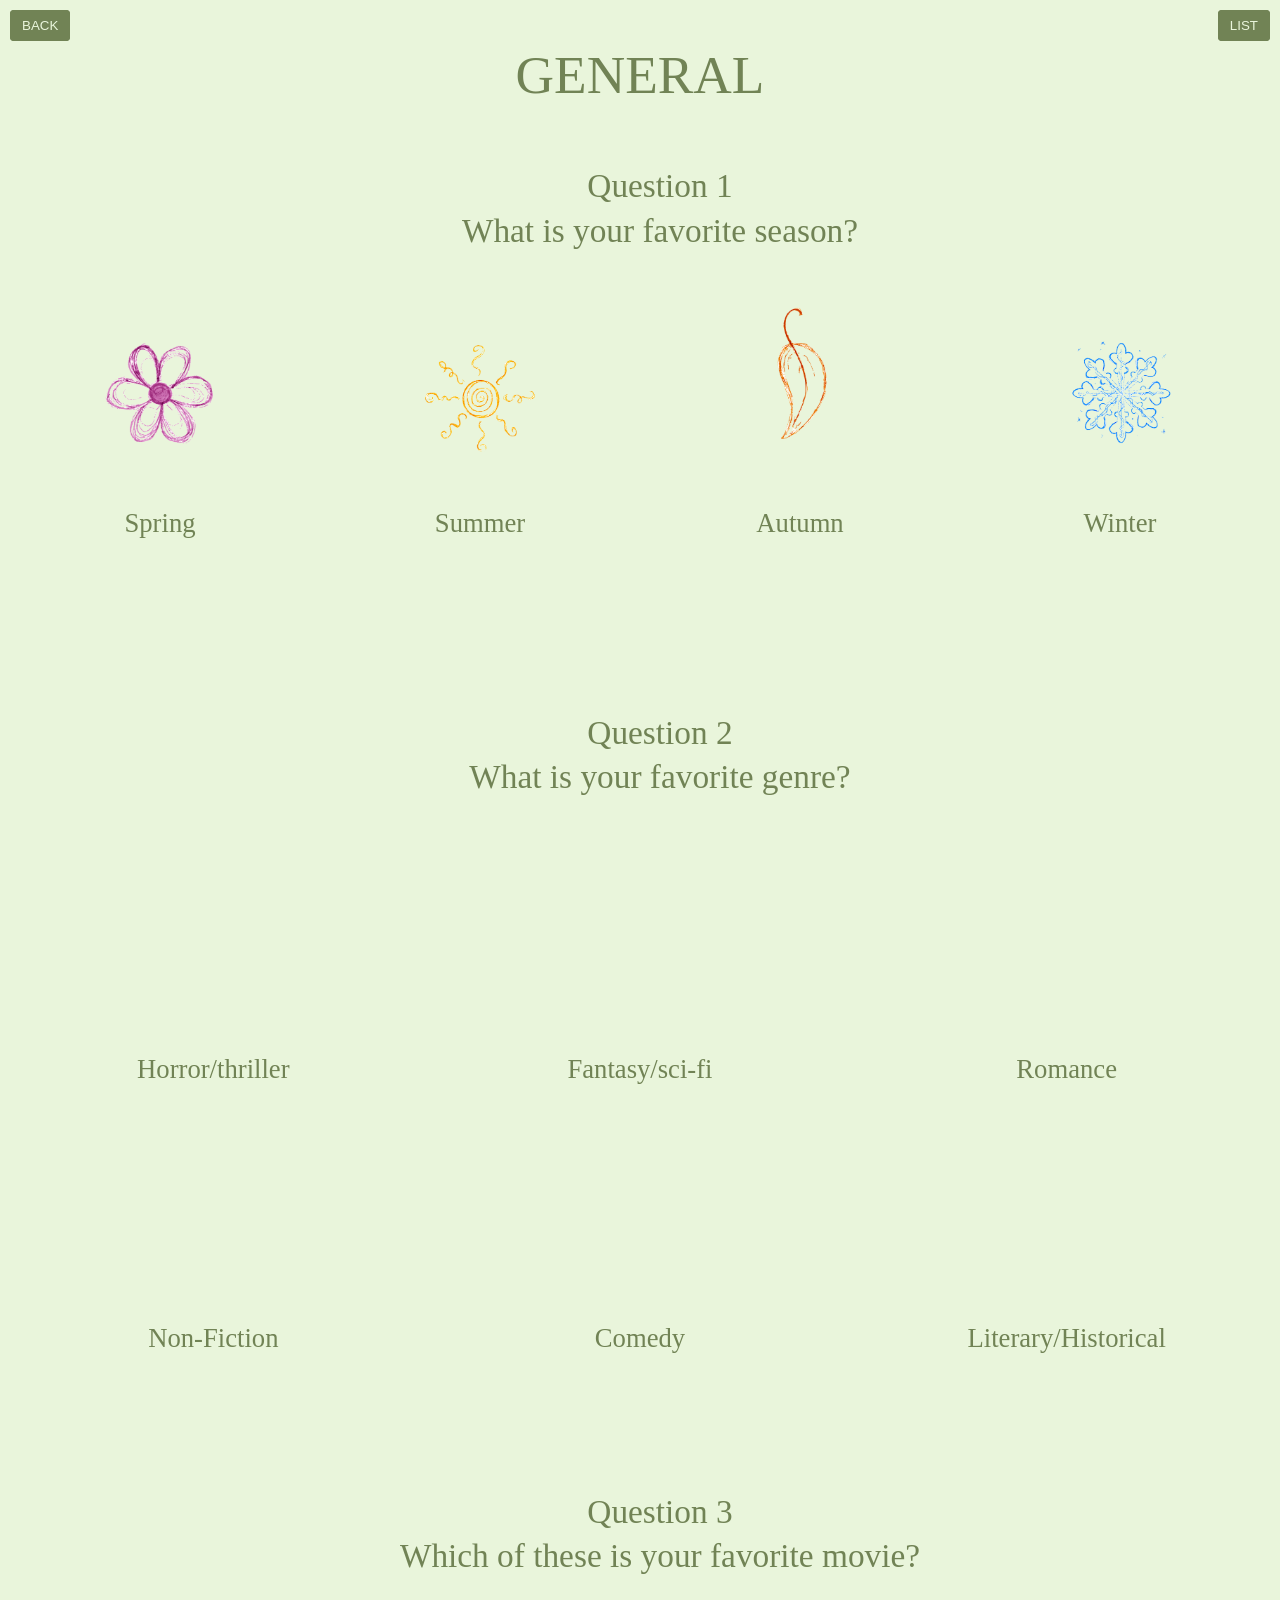
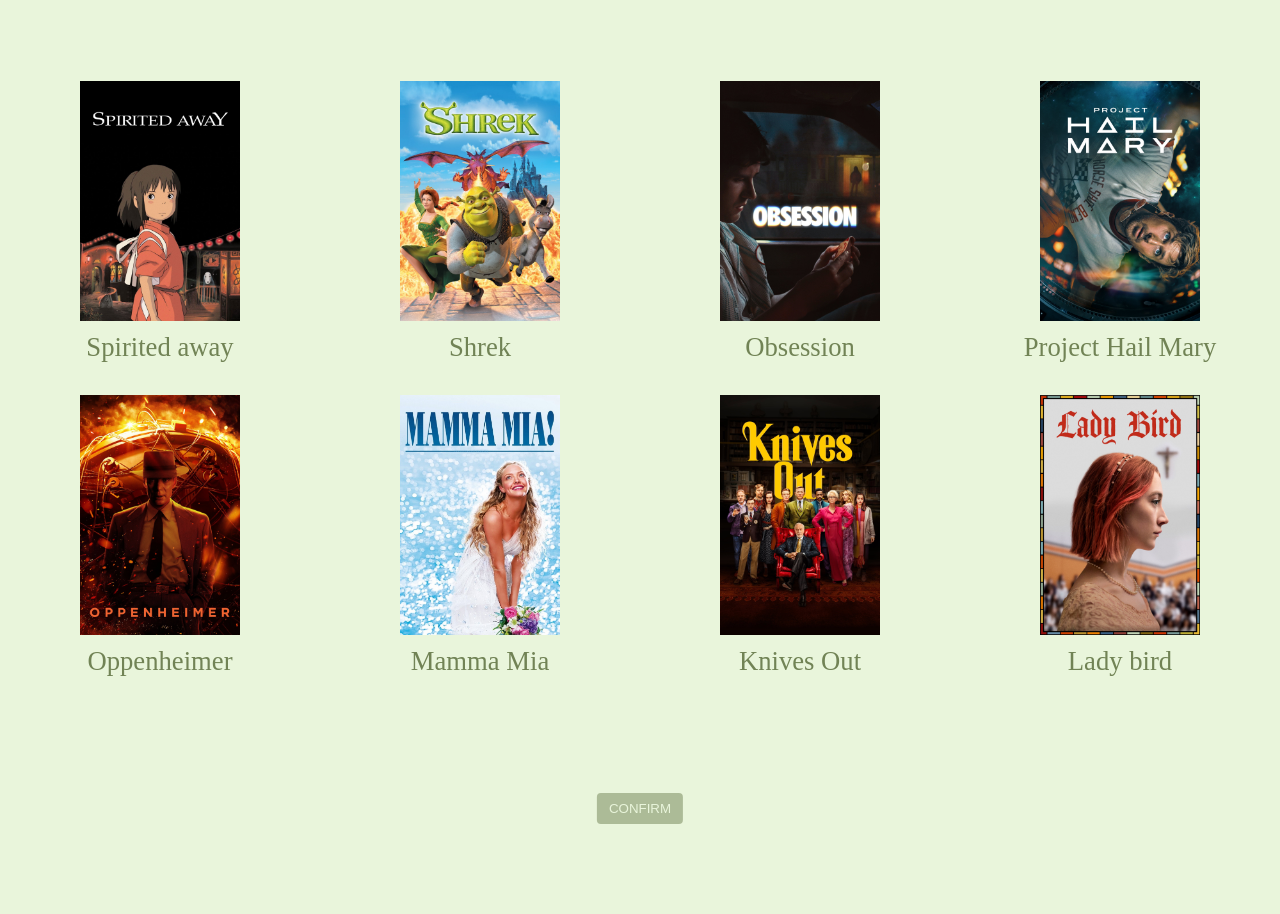
==== commit 27077d87: "m" ====
--- a/G.html
+++ b/G.html
@@ -11,7 +11,12 @@
   
 <body>
   
-  <h1>GENERAL</h1><br><br><br>
+  <nav>
+    <h1>GENERAL</h1>
+    <button class="list-button" onclick="window.location='LISTI.html'">LIST</button>
+    <button class="back-button" onclick="window.location='index.html'">BACK</button>
+  </nav>
+  
   <div class="questionblock">
     
     <div class="question">
@@ -43,7 +48,9 @@
         <img src="photos/winter.PNG">
         <div class="value">Winter</div>
       </div>
+      
     </div>
+    
   </div>
 
   <div class="questionblock">
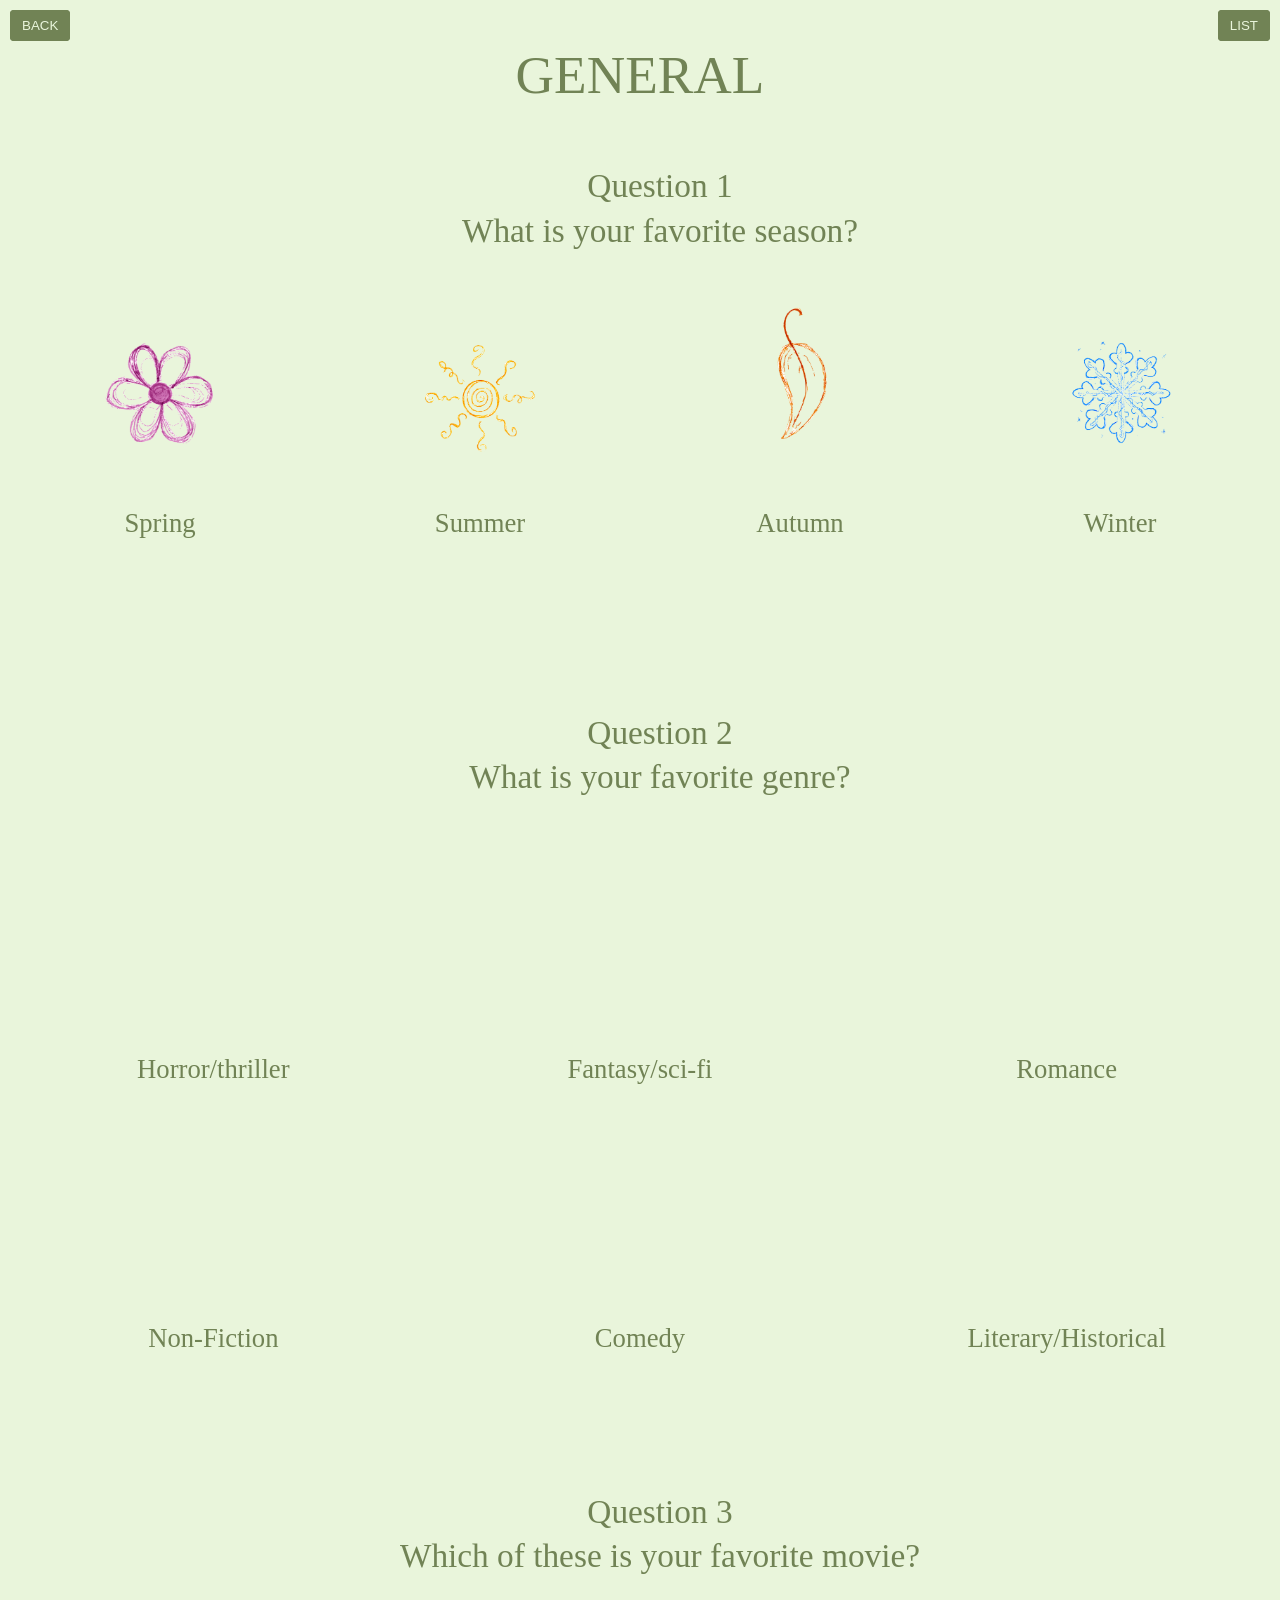
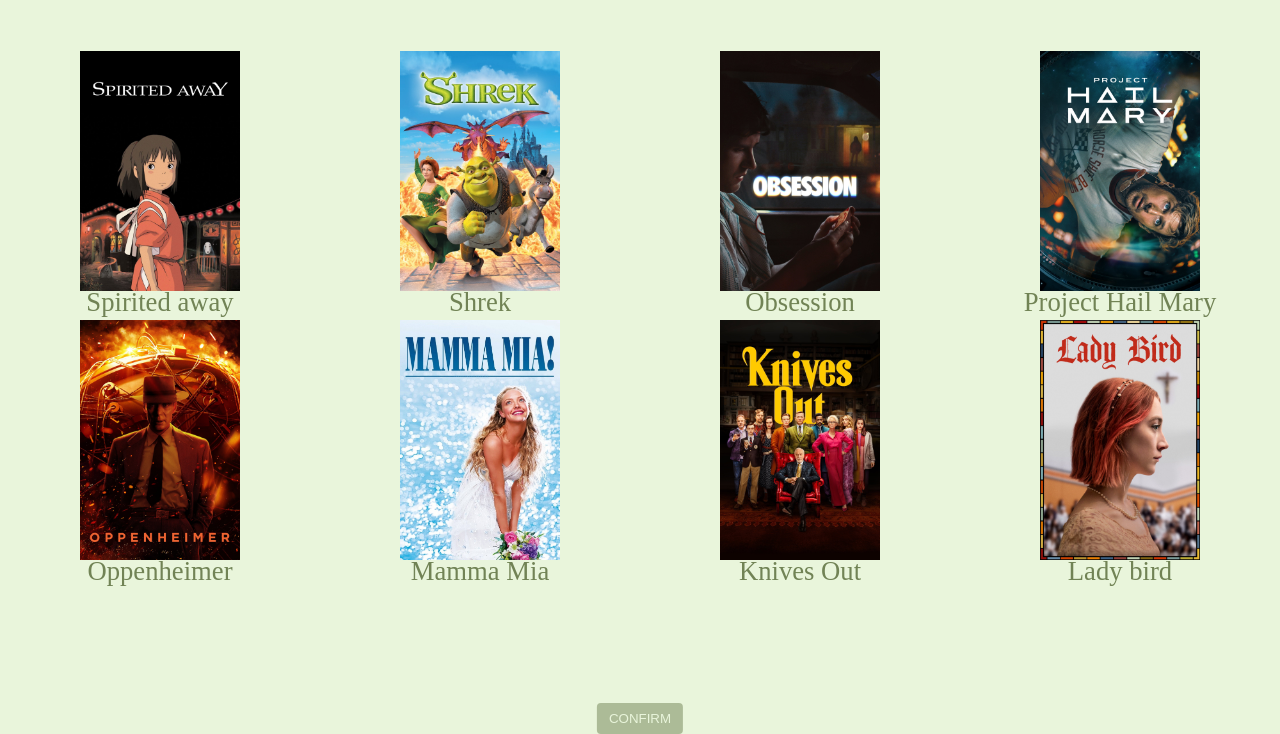
==== commit 7c571556: "added book img width in css file" ====
--- a/G.html
+++ b/G.html
@@ -101,42 +101,42 @@
   </div>
   <div class="answers">
     <div class="answer answer3 four" data-number="3" data-answer="spirited away">
-      <div class="poster">  <img src="movies/spiritedaway.jpg"></div>
+            <img src="movies/spiritedaway.jpg">
       <div class="value">Spirited away</div>
     </div>
     
     <div class="answer answer3 four" data-number="3" data-answer="shrek">
-      <div class="poster"><img src="movies/shrek.jpg"></div>
+            <img src="movies/shrek.jpg">
       <div class="value">Shrek</div>
     </div>
     
     <div class="answer answer3 four" data-number="3" data-answer="obsession">
-      <div class="poster"><img src="movies/obsession.jpg"></div>
+            <img src="movies/obsession.jpg">
       <div class="value">Obsession</div>
     </div>
     
     <div class="answer answer3 four" data-number="3" data-answer="project hail mary">
-      <div class="poster"><img src="movies/hailmary.jpg"></div>
+            <img src="movies/hailmary.jpg">
       <div class="value">Project Hail Mary</div>
     </div>
     
     <div class="answer answer3 four" data-number="3" data-answer="oppenheimer">
-      <div class="poster"><img src="movies/oppenheimer.jpg"></div>
+            <img src="movies/oppenheimer.jpg">
       <div class="value">Oppenheimer</div>
     </div>
     
     <div class="answer answer3 four" data-number="3" data-answer="mamma mia">
-      <div class="poster"> <img src="movies/mammamia.jpg"></div>
+            <img src="movies/mammamia.jpg">
       <div class="value">Mamma Mia</div>
     </div>
     
     <div class="answer answer3 four" data-number="3" data-answer="knives out">
-      <div class="poster"><img src="movies/knivesout.jpg"></div>
+            <img src="movies/knivesout.jpg">
       <div class="value">Knives Out</div>
     </div>
     
     <div class="answer answer3 four" data-number="3" data-answer="lady bird">
-      <div class="poster">  <img src="movies/ladybird.jpg"></div>
+            <img src="movies/ladybird.jpg">
       <div class="value">Lady bird</div>
     </div>
     
@@ -147,7 +147,7 @@
   
   <div class="Book">
   
-    <img src=" " style="width: 200px">
+    <img src=" " >
     <div class="booktitle"></div>
     <div class="bookauthor"></div>
     <div class="bookdescription"></div>
@@ -155,7 +155,7 @@
   </div>
   
   <button class="send-button">CONFIRM</button>
-  <br><br><br><br><br><br>
+  
   
   <button class="list-button" onclick="window.location='LISTI.html'">LIST</button>
   <button class="back-button" onclick="window.location='index.html'">BACK</button>
@@ -172,7 +172,7 @@
       "Genre": "horror/thriller",
       "Movie": "obsession",
       "Book": "Mary",
-      "Author": "Nat Cassidy",
+      "Author": "nat cassidy",
       "Link": "https://m.media-amazon.com/images/S/compressed.photo.goodreads.com/books/1636980780i/58724622.jpg",
       "Description": "Mary is a quiet, middle-aged woman doing her best to blend into the background. Unremarkable. Invisible. Unknown even to herself.\nBut lately, things have been changing inside Mary. Along with the hot flashes and body aches, she can’t look in a mirror without passing out, and the voices in her head have been urging her to do unspeakable things.\nFired from her job in New York, she moves back to her hometown, hoping to reconnect with her past and inner self. Instead, visions of terrifying, mutilated specters overwhelm her with increasing regularity and she begins auto-writing strange thoughts and phrases. Mary discovers that these experiences are echoes of an infamous serial killer.\nThen the killings begin again.\nMary’s definitely going to find herself."
     },
@@ -180,8 +180,8 @@
       "Season": "Summer",
       "Genre": "horror/thriller",
       "Movie": "spirited away",
-      "Book": "House of Salt and Sorrows",
-      "Author": "Erin A. Craig",
+      "Book": "house of salt and sorrows",
+      "Author": "erin a. Craig",
       "Link": "https://m.media-amazon.com/images/S/compressed.photo.goodreads.com/books/1544071699i/39679076.jpg",
       "Description": "Annaleigh lives a sheltered life at Highmoor with her sisters and their father and stepmother. Once there were twelve, but loneliness fills the grand halls now that four of the girls' lives have been cut short. Each death was more tragic than the last--the plague, a plummeting fall, a drowning, a slippery plunge--and there are whispers throughout the surrounding villages that the family is cursed by the gods.\nDisturbed by a series of ghostly visions, Annaleigh becomes increasingly suspicious that her sister's deaths were no accidents. The girls have been sneaking out every night to attend glittering balls, dancing until dawn in silk gowns and shimmering slippers, and Annaleigh isn't sure whether to try to stop them or to join their forbidden trysts. Because who--or what--are they really dancing with?\nWhen Annaleigh's involvement with a mysterious stranger who has secrets of his own intensifies, it's a race to unravel the darkness that has fallen over her family--before it claims her next. House of Salt and Sorrows is a spellbinding novel filled with magic and the rustle of gossamer skirts down long, dark hallways. Be careful who you dance with..."
     },
--- a/quizz.css
+++ b/quizz.css
@@ -121,7 +121,7 @@
     display: block;
     margin-left: auto;
     margin-right: auto;
-    margin-top: 0;
+    width: 200px;
   }
   
   .bookdescription{ 
@@ -155,7 +155,7 @@
     font-size: 25pt;
     text-align: center;
     line-height: 1.5;
-    font-family: "Bodoni MT";
+    font-family: bodoni mt;
     color: #718355
     
   }
@@ -171,11 +171,4 @@
     
     color: ;
     text-decoration: none;
-  }
-
-.poster{
-margin-bottom: 15px;
-margin-top: 30px;
-  
-  
-}+  }
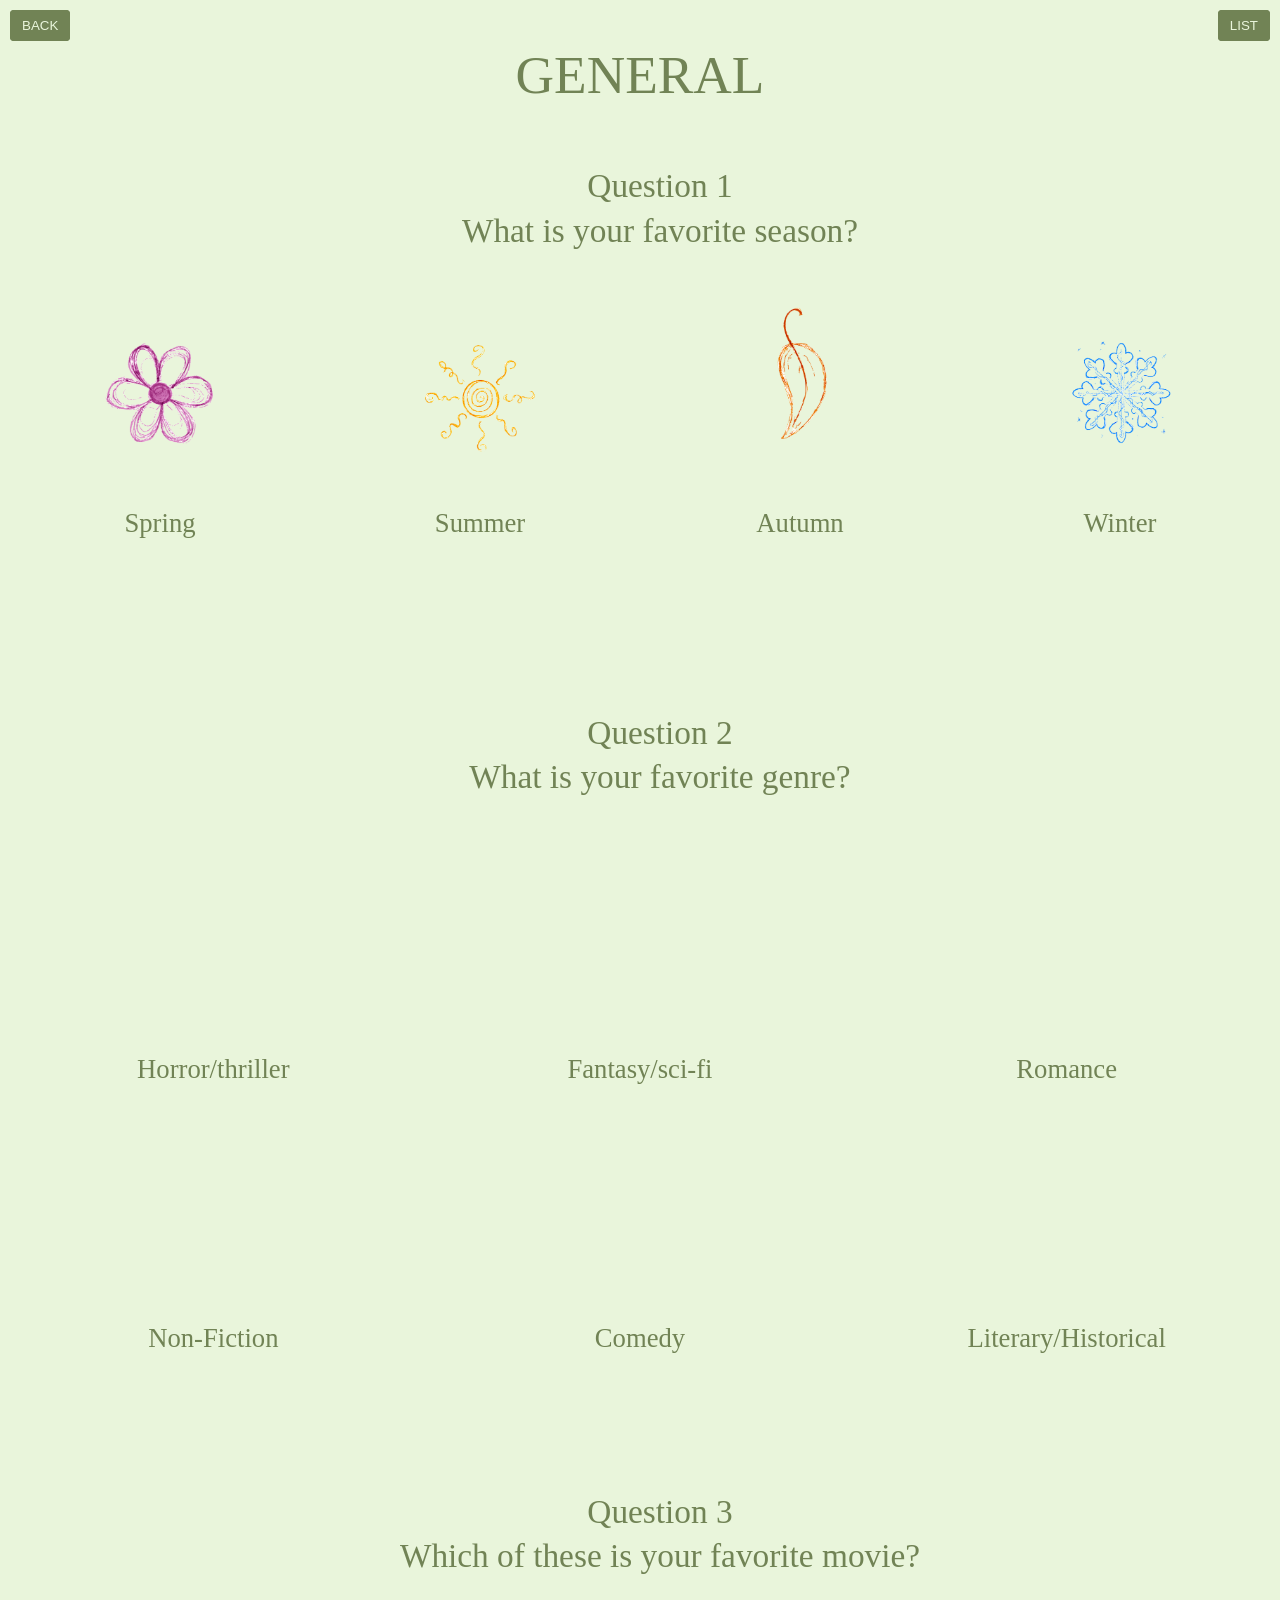
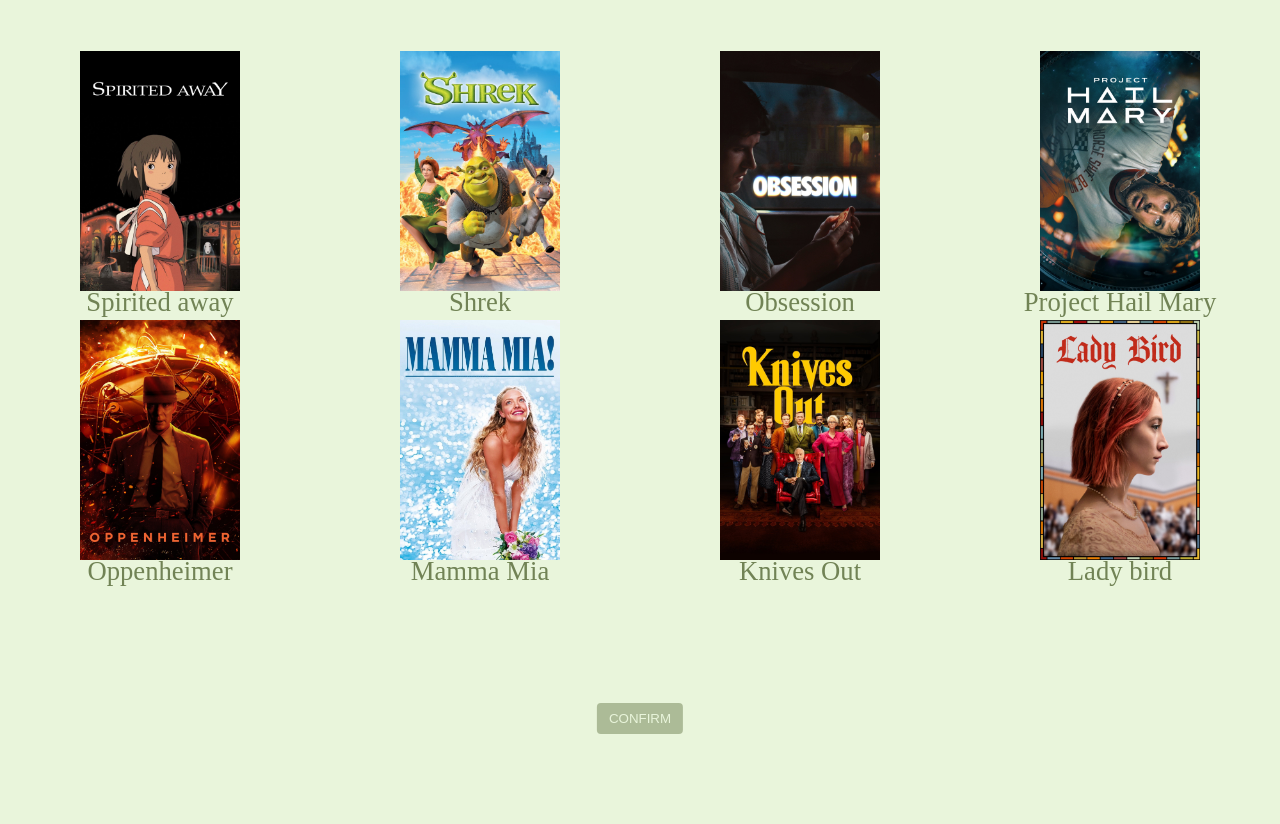
==== commit 5ed87dba: "Merge branch 'main' of https://github.com/sigrunugla-commits/Bookoreco" ====
--- a/G.html
+++ b/G.html
@@ -101,42 +101,42 @@
   </div>
   <div class="answers">
     <div class="answer answer3 four" data-number="3" data-answer="spirited away">
-            <img src="movies/spiritedaway.jpg">
+      <div class="poster">  <img src="movies/spiritedaway.jpg"></div>
       <div class="value">Spirited away</div>
     </div>
     
     <div class="answer answer3 four" data-number="3" data-answer="shrek">
-            <img src="movies/shrek.jpg">
+      <div class="poster"><img src="movies/shrek.jpg"></div>
       <div class="value">Shrek</div>
     </div>
     
     <div class="answer answer3 four" data-number="3" data-answer="obsession">
-            <img src="movies/obsession.jpg">
+      <div class="poster"><img src="movies/obsession.jpg"></div>
       <div class="value">Obsession</div>
     </div>
     
     <div class="answer answer3 four" data-number="3" data-answer="project hail mary">
-            <img src="movies/hailmary.jpg">
+      <div class="poster"><img src="movies/hailmary.jpg"></div>
       <div class="value">Project Hail Mary</div>
     </div>
     
     <div class="answer answer3 four" data-number="3" data-answer="oppenheimer">
-            <img src="movies/oppenheimer.jpg">
+      <div class="poster"><img src="movies/oppenheimer.jpg"></div>
       <div class="value">Oppenheimer</div>
     </div>
     
     <div class="answer answer3 four" data-number="3" data-answer="mamma mia">
-            <img src="movies/mammamia.jpg">
+      <div class="poster"> <img src="movies/mammamia.jpg"></div>
       <div class="value">Mamma Mia</div>
     </div>
     
     <div class="answer answer3 four" data-number="3" data-answer="knives out">
-            <img src="movies/knivesout.jpg">
+      <div class="poster"><img src="movies/knivesout.jpg"></div>
       <div class="value">Knives Out</div>
     </div>
     
     <div class="answer answer3 four" data-number="3" data-answer="lady bird">
-            <img src="movies/ladybird.jpg">
+      <div class="poster">  <img src="movies/ladybird.jpg"></div>
       <div class="value">Lady bird</div>
     </div>
     
@@ -155,7 +155,7 @@
   </div>
   
   <button class="send-button">CONFIRM</button>
-  
+  <br><br><br><br><br><br>
   
   <button class="list-button" onclick="window.location='LISTI.html'">LIST</button>
   <button class="back-button" onclick="window.location='index.html'">BACK</button>
@@ -172,7 +172,7 @@
       "Genre": "horror/thriller",
       "Movie": "obsession",
       "Book": "Mary",
-      "Author": "nat cassidy",
+      "Author": "Nat Cassidy",
       "Link": "https://m.media-amazon.com/images/S/compressed.photo.goodreads.com/books/1636980780i/58724622.jpg",
       "Description": "Mary is a quiet, middle-aged woman doing her best to blend into the background. Unremarkable. Invisible. Unknown even to herself.\nBut lately, things have been changing inside Mary. Along with the hot flashes and body aches, she can’t look in a mirror without passing out, and the voices in her head have been urging her to do unspeakable things.\nFired from her job in New York, she moves back to her hometown, hoping to reconnect with her past and inner self. Instead, visions of terrifying, mutilated specters overwhelm her with increasing regularity and she begins auto-writing strange thoughts and phrases. Mary discovers that these experiences are echoes of an infamous serial killer.\nThen the killings begin again.\nMary’s definitely going to find herself."
     },
@@ -180,8 +180,8 @@
       "Season": "Summer",
       "Genre": "horror/thriller",
       "Movie": "spirited away",
-      "Book": "house of salt and sorrows",
-      "Author": "erin a. Craig",
+      "Book": "House of Salt and Sorrows",
+      "Author": "Erin A. Craig",
       "Link": "https://m.media-amazon.com/images/S/compressed.photo.goodreads.com/books/1544071699i/39679076.jpg",
       "Description": "Annaleigh lives a sheltered life at Highmoor with her sisters and their father and stepmother. Once there were twelve, but loneliness fills the grand halls now that four of the girls' lives have been cut short. Each death was more tragic than the last--the plague, a plummeting fall, a drowning, a slippery plunge--and there are whispers throughout the surrounding villages that the family is cursed by the gods.\nDisturbed by a series of ghostly visions, Annaleigh becomes increasingly suspicious that her sister's deaths were no accidents. The girls have been sneaking out every night to attend glittering balls, dancing until dawn in silk gowns and shimmering slippers, and Annaleigh isn't sure whether to try to stop them or to join their forbidden trysts. Because who--or what--are they really dancing with?\nWhen Annaleigh's involvement with a mysterious stranger who has secrets of his own intensifies, it's a race to unravel the darkness that has fallen over her family--before it claims her next. House of Salt and Sorrows is a spellbinding novel filled with magic and the rustle of gossamer skirts down long, dark hallways. Be careful who you dance with..."
     },
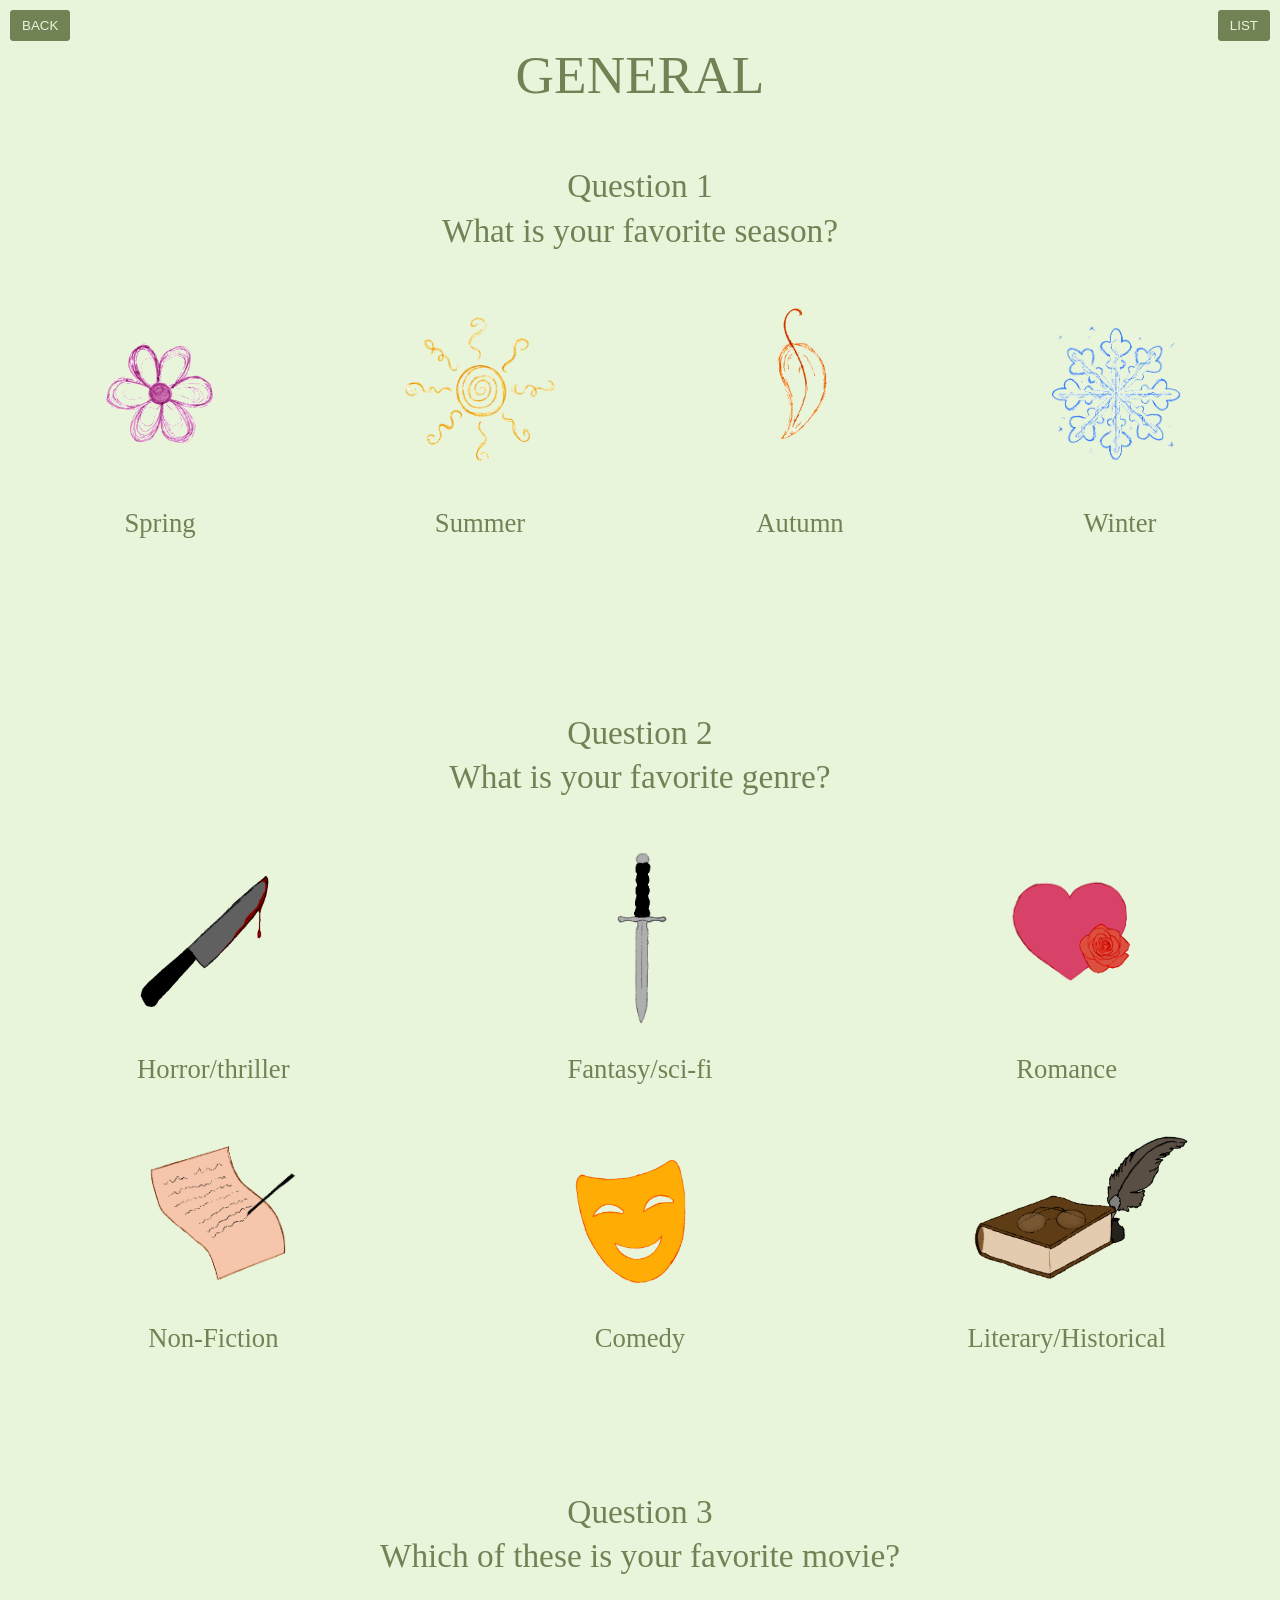
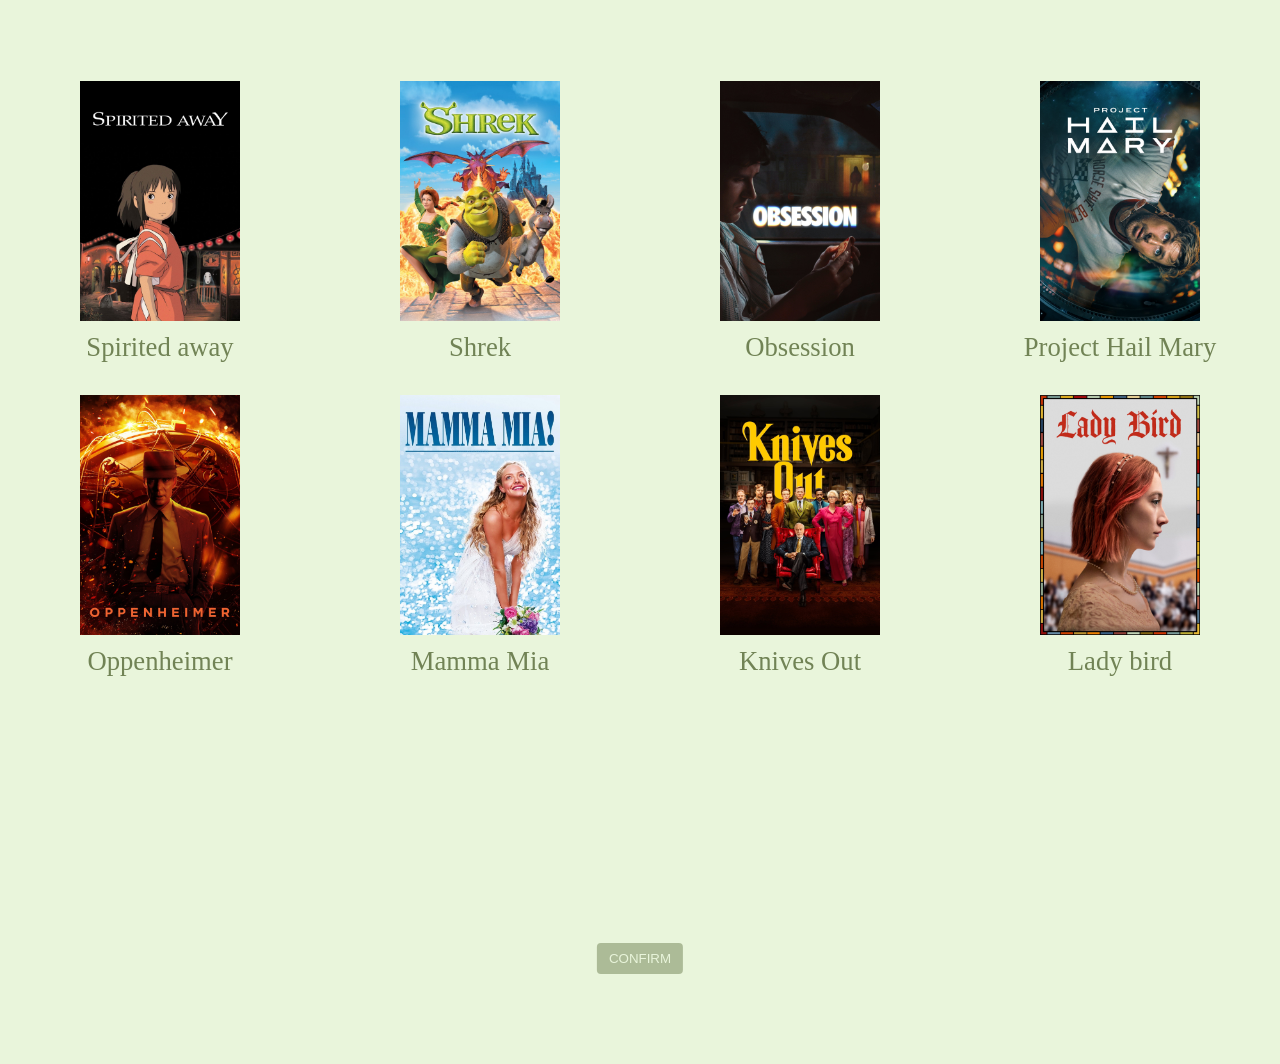
==== commit 4e28a443: "fgh" ====
--- a/G.html
+++ b/G.html
@@ -62,32 +62,32 @@
     
     <div class="answers">
       <div class="answer answer2 " data-number="2" data-answer="horror/thriller">
-        <img src=" ">
+        <img src="photos/horrorthriller.png">
         <div class="value">Horror/thriller</div> 
       </div>
       
       <div class="answer answer2" data-number="2" data-answer="fantasy/sci-fi">
-        <img src=" ">
+        <img src="photos/fantasyscifi.png">
         <div class="value">Fantasy/sci-fi</div> 
       </div>
 
       <div class="answer answer2" data-number="2" data-answer="Romance">
-        <img src=" ">
+        <img src="photos/romance.png">
         <div class="value">Romance</div> 
       </div>
       
       <div class="answer answer2" data-number="2" data-answer="non-fiction">
-        <img src=" ">
+        <img src="photos/nonfiction.png">
         <div class="value">Non-Fiction </div>
       </div>
       
       <div class="answer answer2" data-number="2" data-answer="Comedy">
-        <img src=" ">
+        <img src="photos/comedy.png">
         <div class="value">Comedy</div>
       </div>
       
       <div class="answer answer2" data-number="2" data-answer="literary/historical">
-        <img src=" ">
+        <img src="photos/literaryhistorical.png">
         <div class="value">Literary/Historical</div>
       </div>
       
@@ -174,7 +174,7 @@
       "Book": "Mary",
       "Author": "Nat Cassidy",
       "Link": "https://m.media-amazon.com/images/S/compressed.photo.goodreads.com/books/1636980780i/58724622.jpg",
-      "Description": "Mary is a quiet, middle-aged woman doing her best to blend into the background. Unremarkable. Invisible. Unknown even to herself.\nBut lately, things have been changing inside Mary. Along with the hot flashes and body aches, she can’t look in a mirror without passing out, and the voices in her head have been urging her to do unspeakable things.\nFired from her job in New York, she moves back to her hometown, hoping to reconnect with her past and inner self. Instead, visions of terrifying, mutilated specters overwhelm her with increasing regularity and she begins auto-writing strange thoughts and phrases. Mary discovers that these experiences are echoes of an infamous serial killer.\nThen the killings begin again.\nMary’s definitely going to find herself."
+      "Description": "Mary is a quiet, middle-aged woman doing her best to blend into the background. Unremarkable. Invisible. Unknown even to herself.\nBut lately, things have been changing inside Mary. Along with the hot flashes and body aches, she can’t look in a mirror without passing out, and the voices in her head have been urging her to do unspeakable things.<br><br>Fired from her job in New York, she moves back to her hometown, hoping to reconnect with her past and inner self. Instead, visions of terrifying, mutilated specters overwhelm her with increasing regularity and she begins auto-writing strange thoughts and phrases. Mary discovers that these experiences are echoes of an infamous serial killer.<br><br>Then the killings begin again.<br><br>Mary’s definitely going to find herself."
     },
     {
       "Season": "Summer",
@@ -183,133 +183,133 @@
       "Book": "House of Salt and Sorrows",
       "Author": "Erin A. Craig",
       "Link": "https://m.media-amazon.com/images/S/compressed.photo.goodreads.com/books/1544071699i/39679076.jpg",
-      "Description": "Annaleigh lives a sheltered life at Highmoor with her sisters and their father and stepmother. Once there were twelve, but loneliness fills the grand halls now that four of the girls' lives have been cut short. Each death was more tragic than the last--the plague, a plummeting fall, a drowning, a slippery plunge--and there are whispers throughout the surrounding villages that the family is cursed by the gods.\nDisturbed by a series of ghostly visions, Annaleigh becomes increasingly suspicious that her sister's deaths were no accidents. The girls have been sneaking out every night to attend glittering balls, dancing until dawn in silk gowns and shimmering slippers, and Annaleigh isn't sure whether to try to stop them or to join their forbidden trysts. Because who--or what--are they really dancing with?\nWhen Annaleigh's involvement with a mysterious stranger who has secrets of his own intensifies, it's a race to unravel the darkness that has fallen over her family--before it claims her next. House of Salt and Sorrows is a spellbinding novel filled with magic and the rustle of gossamer skirts down long, dark hallways. Be careful who you dance with..."
-    },
-    {
-      "Season": "Summer",
-      "Genre": "horror/thriller",
-      "Movie": "shrek",
-      "Book": "heads will roll",
-      "Author": "josh winning",
+      "Description": "Annaleigh lives a sheltered life at Highmoor with her sisters and their father and stepmother. Once there were twelve, but loneliness fills the grand halls now that four of the girls' lives have been cut short. Each death was more tragic than the last--the plague, a plummeting fall, a drowning, a slippery plunge--and there are whispers throughout the surrounding villages that the family is cursed by the gods.<br><br>Disturbed by a series of ghostly visions, Annaleigh becomes increasingly suspicious that her sister's deaths were no accidents. The girls have been sneaking out every night to attend glittering balls, dancing until dawn in silk gowns and shimmering slippers, and Annaleigh isn't sure whether to try to stop them or to join their forbidden trysts. Because who--or what--are they really dancing with?<br><br>When Annaleigh's involvement with a mysterious stranger who has secrets of his own intensifies, it's a race to unravel the darkness that has fallen over her family--before it claims her next."
+    },
+    {
+      "Season": "Summer",
+      "Genre": "horror/thriller",
+      "Movie": "shrek",
+      "Book": "Heads Will Roll",
+      "Author": "Josh Winning",
       "Link": "https://m.media-amazon.com/images/S/compressed.photo.goodreads.com/books/1727705353i/217401108.jpg",
-      "Description": "Willow’s worst nightmare was being cancelled. But the woods of Camp Castaway might destroy more than her reputation.\nAfter sitcom star Willow tweeted herself into infamy and had to be dragged blind-drunk out of a swimming pool, her agent shipped her off to the woodsy and wonderfully anonymous confines of Camp Castaway. Tucked away in the trees of upstate New York, Castaway is a summer camp for adults in desperate need of leaving behind their mistakes, their social media accounts, their lives. No real names, no phones…no way to call for help.\nWillow is relieved to find that her fellow campers seem okay. To her shock, her own favorite actress is here, sitting by the campfire and roasting a s’more. And did that jaded writer, Dani, just wink at her? But the peaceful vibe is shattered when a terrifying woman pops shrieking from the wardrobe in Willow’s room. Soon after, one of the campers vanishes. Is Willow about to get cancelled all over again, this time for good?\nSoon, terror grips the group, campers begin to lose their heads—literally!—and Willow and her new friends are on the run. As paranoia grows and disturbing past deeds come to light, this escape from their shallow lifestyles might just lead to a set of shallow graves."
-    },
-    {
-      "Season": "Summer",
-      "Genre": "horror/thriller",
-      "Movie": "project hail mary",
-      "Book": "into the drowning deep",
-      "Author": "mira grant",
+      "Description": "Willow’s worst nightmare was being cancelled. But the woods of Camp Castaway might destroy more than her reputation.<br><br>After sitcom star Willow tweeted herself into infamy and had to be dragged blind-drunk out of a swimming pool, her agent shipped her off to the woodsy and wonderfully anonymous confines of Camp Castaway. Tucked away in the trees of upstate New York, Castaway is a summer camp for adults in desperate need of leaving behind their mistakes, their social media accounts, their lives. No real names, no phones…no way to call for help.<br><br>Willow is relieved to find that her fellow campers seem okay. To her shock, her own favorite actress is here, sitting by the campfire and roasting a s’more. And did that jaded writer, Dani, just wink at her? But the peaceful vibe is shattered when a terrifying woman pops shrieking from the wardrobe in Willow’s room. Soon after, one of the campers vanishes. Is Willow about to get cancelled all over again, this time for good?<br><br>Soon, terror grips the group, campers begin to lose their heads—literally!—and Willow and her new friends are on the run. As paranoia grows and disturbing past deeds come to light, this escape from their shallow lifestyles might just lead to a set of shallow graves."
+    },
+    {
+      "Season": "Summer",
+      "Genre": "horror/thriller",
+      "Movie": "project hail mary",
+      "Book": "Into the Drowning Deep",
+      "Author": "Mira Grant",
       "Link": "https://m.media-amazon.com/images/S/compressed.photo.goodreads.com/books/1489176444i/34523174.jpg",
-      "Description": "Seven years ago, the Atargatis set off on a voyage to the Mariana Trench to film a “mockumentary” bringing to life ancient sea creatures of legend. It was lost at sea with all hands. Some have called it a hoax; others have called it a maritime tragedy.\nNow, a new crew has been assembled. But this time they’re not out to entertain. Some seek to validate their life’s work. Some seek the greatest hunt of all. Some seek the truth. But for the ambitious young scientist Victoria Stewart this is a voyage to uncover the fate of the sister she lost.\nWhatever the truth may be, it will only be found below the waves. But the secrets of the deep come with a price."
-    },
-    {
-      "Season": "Summer",
-      "Genre": "horror/thriller",
-      "Movie": "oppenheimer",
-      "Book": "the island of dr. Moraeu",
-      "Author": "h.g. wells",
+      "Description": "Seven years ago, the Atargatis set off on a voyage to the Mariana Trench to film a 'mockumentary' bringing to life ancient sea creatures of legend. It was lost at sea with all hands. Some have called it a hoax; others have called it a maritime tragedy.<br><br>Now, a new crew has been assembled. But this time they’re not out to entertain. Some seek to validate their life’s work. Some seek the greatest hunt of all. Some seek the truth. But for the ambitious young scientist Victoria Stewart this is a voyage to uncover the fate of the sister she lost.<br><br>Whatever the truth may be, it will only be found below the waves. But the secrets of the deep come with a price."
+    },
+    {
+      "Season": "Summer",
+      "Genre": "horror/thriller",
+      "Movie": "oppenheimer",
+      "Book": "The Island of Dr. Moraeu",
+      "Author": "H. G. Wells",
       "Link": "https://m.media-amazon.com/images/S/compressed.photo.goodreads.com/books/1767304113i/29981.jpg",
-      "Description": "Ranked among the classic novels of the English language and the inspiration for several unforgettable movies, this early work of H. G. Wells was greeted in 1896 by howls of protest from reviewers, who found it horrifying and blasphemous. They wanted to know more about the wondrous possibilities of science shown in his first book, The Time Machine, not its potential for misuse and terror. In The Island of Dr. Moreau, a shipwrecked gentleman named Edward Prendick, stranded on a Pacific island lorded over by the notorious Dr. Moreau, confronts dark secrets, strange creatures, and a reason to run for his life.\nWhile this riveting tale was intended to be a commentary on evolution, divine creation, and the tension between human nature and culture, modern readers familiar with genetic engineering will marvel at Wells’s prediction of the ethical issues raised by producing “smarter” human beings or bringing back extinct species. These levels of interpretation add a richness to Prendick’s adventures on Dr. Moreau’s island of lost souls without distracting from what is still a rip-roaring good read."
-    },
-    {
-      "Season": "Summer",
-      "Genre": "horror/thriller",
-      "Movie": "mamma mia",
-      "Book": "the housemaid",
-      "Author": "frida mcfadden",
+      "Description": "Ranked among the classic novels of the English language and the inspiration for several unforgettable movies, this early work of H. G. Wells was greeted in 1896 by howls of protest from reviewers, who found it horrifying and blasphemous. They wanted to know more about the wondrous possibilities of science shown in his first book, The Time Machine, not its potential for misuse and terror.<br><br>In The Island of Dr. Moreau, a shipwrecked gentleman named Edward Prendick, stranded on a Pacific island lorded over by the notorious Dr. Moreau, confronts dark secrets, strange creatures, and a reason to run for his life.<br><br>While this riveting tale was intended to be a commentary on evolution, divine creation, and the tension between human nature and culture, modern readers familiar with genetic engineering will marvel at Wells’s prediction of the ethical issues raised by producing 'smarter' human beings or bringing back extinct species. These levels of interpretation add a richness to Prendick’s adventures on Dr. Moreau’s island of lost souls without distracting from what is still a rip-roaring good read."
+    },
+    {
+      "Season": "Summer",
+      "Genre": "horror/thriller",
+      "Movie": "mamma mia",
+      "Book": "The Housemaid",
+      "Author": "Frida McFadden",
       "Link": "https://m.media-amazon.com/images/S/compressed.photo.goodreads.com/books/1646534743i/60556912.jpg",
-      "Description": "\"\"Every day I clean the Winchesters’ beautiful house top to bottom. I collect their daughter from school. And I cook a delicious meal for the whole family before heading up to eat alone in my tiny room on the top floor.\nI try to ignore how Nina makes a mess just to watch me clean it up. How she tells strange lies about her own daughter. And how her husband Andrew seems more broken every day. But as I look into Andrew’s handsome brown eyes, so full of pain, it’s hard not to imagine what it would be like to live Nina’s life. The walk-in closet, the fancy car, the perfect husband.\nI only try on one of Nina’s pristine white dresses once. Just to see what it’s like. But she soon finds out… and by the time I realize my attic bedroom door only locks from the outside, it’s far too late.\nBut I reassure myself: the Winchesters don’t know who I really am.\nThey don’t know what I’m capable of…\"\""
-    },
-    {
-      "Season": "Summer",
-      "Genre": "horror/thriller",
-      "Movie": "knives out",
-      "Book": "the only one left",
-      "Author": "riley sager",
+      "Description": "Every day I clean the Winchesters’ beautiful house top to bottom. I collect their daughter from school. And I cook a delicious meal for the whole family before heading up to eat alone in my tiny room on the top floor.<br><br>I try to ignore how Nina makes a mess just to watch me clean it up. How she tells strange lies about her own daughter. And how her husband Andrew seems more broken every day. But as I look into Andrew’s handsome brown eyes, so full of pain, it’s hard not to imagine what it would be like to live Nina’s life. The walk-in closet, the fancy car, the perfect husband.<br><br>I only try on one of Nina’s pristine white dresses once. Just to see what it’s like. But she soon finds out… and by the time I realize my attic bedroom door only locks from the outside, it’s far too late.<br><br>But I reassure myself: the Winchesters don’t know who I really am.<br><br>They don’t know what I’m capable of."
+    },
+    {
+      "Season": "Summer",
+      "Genre": "horror/thriller",
+      "Movie": "knives out",
+      "Book": "The Only One Left",
+      "Author": "Riley Sager",
       "Link": "https://m.media-amazon.com/images/S/compressed.photo.goodreads.com/books/1668181003i/62703226.jpg",
-      "Description": "At seventeen, Lenora Hope\nHung her sister with a rope\nNow reduced to a schoolyard chant, the Hope family murders shocked the Maine coast one bloody night in 1929. While most people assume seventeen-year-old Lenora was responsible, the police were never able to prove it. Other than her denial after the killings, she has never spoken publicly about that night, nor has she set foot outside Hope’s End, the cliffside mansion where the massacre occurred.\nStabbed her father with a knife\nTook her mother’s happy life\nIt’s now 1983, and home-health aide Kit McDeere arrives at a decaying Hope’s End to care for Lenora after her previous nurse fled in the middle of the night. In her seventies and confined to a wheelchair, Lenora was rendered mute by a series of strokes and can only communicate with Kit by tapping out sentences on an old typewriter. One night, Lenora uses it to make a tantalizing offer—I want to tell you everything.\n“It wasn’t me,” Lenora said\nBut she’s the only one not dead\nAs Kit helps Lenora write about the events leading to the Hope family massacre, it becomes clear there’s more to the tale than people know. But when new details about her predecessor’s departure come to light, Kit starts to suspect Lenora might not be telling the complete truth—and that the seemingly harmless woman in her care could be far more dangerous than she first thought."
-    },
-    {
-      "Season": "Summer",
-      "Genre": "horror/thriller",
-      "Movie": "lady bird",
-      "Book": "monsters",
-      "Author": "emerald fennel",
+      "Description": "At seventeen, Lenora Hope<br><br>Hung her sister with a rope<br><br>Now reduced to a schoolyard chant, the Hope family murders shocked the Maine coast one bloody night in 1929. While most people assume seventeen-year-old Lenora was responsible, the police were never able to prove it. Other than her denial after the killings, she has never spoken publicly about that night, nor has she set foot outside Hope’s End, the cliffside mansion where the massacre occurred.<br><br>Stabbed her father with a knife<br><br>Took her mother’s happy life<br><br>It’s now 1983, and home-health aide Kit McDeere arrives at a decaying Hope’s End to care for Lenora after her previous nurse fled in the middle of the night. In her seventies and confined to a wheelchair, Lenora was rendered mute by a series of strokes and can only communicate with Kit by tapping out sentences on an old typewriter. One night, Lenora uses it to make a tantalizing offer—I want to tell you everything.<br><br>“It wasn’t me,” Lenora said<br><br>But she’s the only one not dead<br><br>As Kit helps Lenora write about the events leading to the Hope family massacre, it becomes clear there’s more to the tale than people know. But when new details about her predecessor’s departure come to light, Kit starts to suspect Lenora might not be telling the complete truth—and that the seemingly harmless woman in her care could be far more dangerous than she first thought."
+    },
+    {
+      "Season": "Summer",
+      "Genre": "horror/thriller",
+      "Movie": "lady bird",
+      "Book": "Monsters",
+      "Author": "Emerald Fennel",
       "Link": "https://m.media-amazon.com/images/S/compressed.photo.goodreads.com/books/1434122938i/25399706.jpg",
-      "Description": "Set in the Cornish town of Fowey, all is not as idyllic as the beautiful seaside town might seem. The body of a young woman is discovered in the nets of a fishing boat. It is established that the woman was murdered. Most are shocked and horrified. But there is somebody who is not - a twelve-year-old girl. She is delighted; she loves murders. Soon she is questioning the inhabitants of the town in her own personal investigation. But it is a bit boring on her own. Then Miles Giffard, a similarly odd twelve-year-old boy, arrives in Fowey with his mother, and they start investigating together. Oh, and also playing games that re-enact the murders. Just for fun, you understand...\nA book about two twelve-year-olds that is definitely not for kids."
-    },
-    {
-      "Season": "Autumn",
-      "Genre": "horror/thriller",
-      "Movie": "obsession",
-      "Book": "all that consumes us",
-      "Author": "erica waters",
+      "Description": "Set in the Cornish town of Fowey, all is not as idyllic as the beautiful seaside town might seem. The body of a young woman is discovered in the nets of a fishing boat. It is established that the woman was murdered. Most are shocked and horrified. But there is somebody who is not - a twelve-year-old girl. She is delighted; she loves murders. Soon she is questioning the inhabitants of the town in her own personal investigation. But it is a bit boring on her own. Then Miles Giffard, a similarly odd twelve-year-old boy, arrives in Fowey with his mother, and they start investigating together. Oh, and also playing games that re-enact the murders. Just for fun, you understand...<br><br>A book about two twelve-year-olds that is definitely not for kids."
+    },
+    {
+      "Season": "Autumn",
+      "Genre": "horror/thriller",
+      "Movie": "obsession",
+      "Book": "All That Consumes Us",
+      "Author": "Erica Waters",
       "Link": "https://m.media-amazon.com/images/S/compressed.photo.goodreads.com/books/1675658309i/83814853.jpg",
-      "Description": "The students in Corbin College’s elite academic society, Magni Viri, have it all—free tuition, inspirational professors, and dream jobs once they graduate. When first-gen college student Tara is offered a chance to enroll, she doesn’t hesitate.?  Except once she’s settled into the gorgeous Victorian dormitory, something strange starts to happen. She’s finally writing, but her stories are dark and twisted. Her dreams feel as if they could bury her alive. An unseen presence seems to stalk her through the halls.  And a chilling secret awaits Tara at the heart of Magni Viri—one that just might turn her nightmares into reality; one that might destroy her before she has a chance to escape. \n"
-    },
-    {
-      "Season": "Autumn",
-      "Genre": "horror/thriller",
-      "Movie": "spirited away",
-      "Book": "don´t let the forest in",
-      "Author": "c.g. drews",
+      "Description": "The students in Corbin College’s elite academic society, Magni Viri, have it all—free tuition, inspirational professors, and dream jobs once they graduate. When first-gen college student Tara is offered a chance to enroll, she doesn’t hesitate.? Except once she’s settled into the gorgeous Victorian dormitory, something strange starts to happen. She’s finally writing, but her stories are dark and twisted. Her dreams feel as if they could bury her alive. An unseen presence seems to stalk her through the halls. And a chilling secret awaits Tara at the heart of Magni Viri—one that just might turn her nightmares into reality; one that might destroy her before she has a chance to escape."
+    },
+    {
+      "Season": "Autumn",
+      "Genre": "horror/thriller",
+      "Movie": "spirited away",
+      "Book": "Don't Let the Forest In",
+      "Author": "C. G. Drews",
       "Link": "https://m.media-amazon.com/images/S/compressed.photo.goodreads.com/books/1699124610i/200982373.jpg",
-      "Description": "Once upon a time, Andrew had cut out his heart and given it to this boy, and he was very sure Thomas had no idea that Andrew would do anything for him. Protect him. Lie for him.\nKill for him.\nHigh school senior Andrew Perrault finds refuge in the twisted fairytales that he writes for the only person who can ground him to reality―Thomas Rye, the boy with perpetually ink-stained hands and hair like autumn leaves. And with his twin sister, Dove, inexplicably keeping him at a cold distance upon their return to Wickwood Academy, Andrew finds himself leaning on his friend even more.\nBut something strange is going on with Thomas. His abusive parents have mysteriously vanished, and he arrives at school with blood on his sleeve. Thomas won't say a word about it, and shuts down whenever Andrew tries to ask him questions. Stranger still, Thomas is haunted by something, and he seems to have lost interest in his artwork―whimsically macabre sketches of the monsters from Andrew's wicked stories.\nDesperate to figure out what's wrong with his friend, Andrew follows Thomas into the off-limits forest one night and catches him fighting a nightmarish monster―Thomas's drawings have come to life and are killing anyone close to him. To make sure no one else dies, the boys battle the monsters every night. But as their obsession with each other grows stronger, so do the monsters, and Andrew begins to fear that the only way to stop the creatures might be to destroy their creator..."
-    },
-    {
-      "Season": "Autumn",
-      "Genre": "horror/thriller",
-      "Movie": "shrek",
-      "Book": "The Saturday night ghost club",
-      "Author": "Craig davidson",
+      "Description": "Once upon a time, Andrew had cut out his heart and given it to this boy, and he was very sure Thomas had no idea that Andrew would do anything for him. Protect him. Lie for him.<br><br>Kill for him.<br><br>High school senior Andrew Perrault finds refuge in the twisted fairytales that he writes for the only person who can ground him to reality―Thomas Rye, the boy with perpetually ink-stained hands and hair like autumn leaves. And with his twin sister, Dove, inexplicably keeping him at a cold distance upon their return to Wickwood Academy, Andrew finds himself leaning on his friend even more.<br><br>But something strange is going on with Thomas. His abusive parents have mysteriously vanished, and he arrives at school with blood on his sleeve. Thomas won't say a word about it, and shuts down whenever Andrew tries to ask him questions. Stranger still, Thomas is haunted by something, and he seems to have lost interest in his artwork―whimsically macabre sketches of the monsters from Andrew's wicked stories.<br><br>Desperate to figure out what's wrong with his friend, Andrew follows Thomas into the off-limits forest one night and catches him fighting a nightmarish monster―Thomas's drawings have come to life and are killing anyone close to him. To make sure no one else dies, the boys battle the monsters every night. But as their obsession with each other grows stronger, so do the monsters, and Andrew begins to fear that the only way to stop the creatures might be to destroy their creator..."
+    },
+    {
+      "Season": "Autumn",
+      "Genre": "horror/thriller",
+      "Movie": "shrek",
+      "Book": "The Saturday Night Ghost Club",
+      "Author": "Craig Davidson",
       "Link": "https://m.media-amazon.com/images/S/compressed.photo.goodreads.com/books/1518115122i/36911680.jpg",
-      "Description": "Growing up in 1980s Niagara Falls--a seedy but magical, slightly haunted place--Jake Baker spends most of his time with his uncle Calvin, a kind but eccentric enthusiast of occult artifacts and conspiracy theories. The summer Jake turns twelve, he befriends a pair of siblings new to town, and so Calvin decides to initiate them all into the \"\"Saturday Night Ghost Club.\"\" But as the summer goes on, what begins as a seemingly lighthearted project may ultimately uncover more than any of its members had imagined. With the alternating warmth and sadness of the best coming-of-age stories, The Saturday Night Ghost Club examines the haunting mutability of memory and storytelling, as well as the experiences that form the people we become."
-    },
-    {
-      "Season": "Autumn",
-      "Genre": "horror/thriller",
-      "Movie": "project hail mary",
-      "Book": "graveyard shift",
-      "Author": "m.l. rio",
+      "Description": "Growing up in 1980s Niagara Falls--a seedy but magical, slightly haunted place--Jake Baker spends most of his time with his uncle Calvin, a kind but eccentric enthusiast of occult artifacts and conspiracy theories. The summer Jake turns twelve, he befriends a pair of siblings new to town, and so Calvin decides to initiate them all into the 'Saturday Night Ghost Club.' But as the summer goes on, what begins as a seemingly lighthearted project may ultimately uncover more than any of its members had imagined. With the alternating warmth and sadness of the best coming-of-age stories, The Saturday Night Ghost Club examines the haunting mutability of memory and storytelling, as well as the experiences that form the people we become."
+    },
+    {
+      "Season": "Autumn",
+      "Genre": "horror/thriller",
+      "Movie": "project hail mary",
+      "Book": "Graveyard Shift",
+      "Author": "M. L. Rio",
       "Link": "https://m.media-amazon.com/images/S/compressed.photo.goodreads.com/books/1742356077i/229480904.jpg",
-      "Description": "Every night, in the college’s ancient cemetery, five people cross paths as they work the late shift: a bartender, a rideshare driver, a hotel receptionist, the steward of the derelict church that looms over them, and the editor-in-chief of the college paper, always in search of a story.\nOne dark October evening in the defunct churchyard, they find a hole that wasn’t there before. A fresh, open grave where no grave should be. But who dug it, and for whom?\nBefore they go their separate ways, the gravedigger returns. As they trail him through the night, they realize he may be the key to a string of strange happenings around town that have made headlines for the last few weeks—and that they may be closer to the mystery than they thought."
-    },
-    {
-      "Season": "Autumn",
-      "Genre": "horror/thriller",
-      "Movie": "oppenheimer",
-      "Book": "mexican gothic",
-      "Author": "silvia moreno garcia",
+      "Description": "Every night, in the college’s ancient cemetery, five people cross paths as they work the late shift: a bartender, a rideshare driver, a hotel receptionist, the steward of the derelict church that looms over them, and the editor-in-chief of the college paper, always in search of a story.<br><br>One dark October evening in the defunct churchyard, they find a hole that wasn’t there before. A fresh, open grave where no grave should be. But who dug it, and for whom?<br><br>Before they go their separate ways, the gravedigger returns. As they trail him through the night, they realize he may be the key to a string of strange happenings around town that have made headlines for the last few weeks—and that they may be closer to the mystery than they thought."
+    },
+    {
+      "Season": "Autumn",
+      "Genre": "horror/thriller",
+      "Movie": "oppenheimer",
+      "Book": "Mexican Gothic",
+      "Author": "Silvia Moreno Garcia",
       "Link": "https://m.media-amazon.com/images/S/compressed.photo.goodreads.com/books/1607462569i/53152636.jpg",
-      "Description": "After receiving a frantic letter from her newly-wed cousin begging for someone to save her from a mysterious doom, Noemí Taboada heads to High Place, a distant house in the Mexican countryside. She's not sure what she will find – her cousin's husband, a handsome Englishman, is a stranger, and Noemí knows little about the region.\nNoemí is also an unlikely rescuer: she's a glamorous debutante, and her chic gowns and perfect red lipstick are more suited for cocktail parties than amateur sleuthing. But she's also tough and smart, with an indomitable will, and she is not afraid: not of her cousin's new husband, who is both menacing and alluring; not of his father, the ancient patriarch who seems to be fascinated by Noemí; and not even of the house itself, which begins to invade Noemi's dreams with visions of blood and doom.\nHer only ally in this inhospitable abode is the family's youngest son. Shy and gentle, he seems to want to help Noemí, but might also be hiding dark knowledge of his family's past. For there are many secrets behind the walls of High Place. The family's once colossal wealth and faded mining empire kept them from prying eyes, but as Noemí digs deeper she unearths stories of violence and madness.\nAnd Noemí, mesmerized by the terrifying yet seductive world of High Place, may soon find it impossible to ever leave this enigmatic house behind."
-    },
-    {
-      "Season": "Autumn",
-      "Genre": "horror/thriller",
-      "Movie": "mamma mia",
-      "Book": "a short stay in hell",
-      "Author": "steven l. peck",
+      "Description": "After receiving a frantic letter from her newly-wed cousin begging for someone to save her from a mysterious doom, Noemí Taboada heads to High Place, a distant house in the Mexican countryside. She's not sure what she will find – her cousin's husband, a handsome Englishman, is a stranger, and Noemí knows little about the region.<br><br>Noemí is also an unlikely rescuer: she's a glamorous debutante, and her chic gowns and perfect red lipstick are more suited for cocktail parties than amateur sleuthing. But she's also tough and smart, with an indomitable will, and she is not afraid: not of her cousin's new husband, who is both menacing and alluring; not of his father, the ancient patriarch who seems to be fascinated by Noemí; and not even of the house itself, which begins to invade Noemi's dreams with visions of blood and doom.<br><br>Her only ally in this inhospitable abode is the family's youngest son. Shy and gentle, he seems to want to help Noemí, but might also be hiding dark knowledge of his family's past. For there are many secrets behind the walls of High Place. The family's once colossal wealth and faded mining empire kept them from prying eyes, but as Noemí digs deeper she unearths stories of violence and madness.<br><br>And Noemí, mesmerized by the terrifying yet seductive world of High Place, may soon find it impossible to ever leave this enigmatic house behind."
+    },
+    {
+      "Season": "Autumn",
+      "Genre": "horror/thriller",
+      "Movie": "mamma mia",
+      "Book": "A Short Stay In Hell",
+      "Author": "Steven L. Peck",
       "Link": "https://m.media-amazon.com/images/S/compressed.photo.goodreads.com/books/1751978801i/13456414.jpg",
-      "Description": "As a faithful Mormon, Soren Johansson has always believed he’ll be reunited with his loved ones after death in an eternal hereafter. Then, he dies. Soren wakes to find himself cast by a God he has never heard of into a Hell whose dimensions he can barely grasp: a vast library he can only escape from by finding the book that contains the story of his life.\nIn this haunting existential novella, author, philosopher, and ecologist Steven L. Peck explores a subversive vision of eternity, taking the reader on a journey through the afterlife of a world where everything everyone believed in turns out to be wrong."
-    },
-    {
-      "Season": "Autumn",
-      "Genre": "horror/thriller",
-      "Movie": "knives out",
-      "Book": "in my dreams i hold a knife",
-      "Author": "ashley winstead",
+      "Description": "As a faithful Mormon, Soren Johansson has always believed he’ll be reunited with his loved ones after death in an eternal hereafter. Then, he dies. Soren wakes to find himself cast by a God he has never heard of into a Hell whose dimensions he can barely grasp: a vast library he can only escape from by finding the book that contains the story of his life.<br><br>In this haunting existential novella, author, philosopher, and ecologist Steven L. Peck explores a subversive vision of eternity, taking the reader on a journey through the afterlife of a world where everything everyone believed in turns out to be wrong."
+    },
+    {
+      "Season": "Autumn",
+      "Genre": "horror/thriller",
+      "Movie": "knives out",
+      "Book": "In My Dreams I Hold a Knife",
+      "Author": "Ashley Winstead",
       "Link": "https://m.media-amazon.com/images/S/compressed.photo.goodreads.com/books/1751978801i/13456414.jpg",
-      "Description": "Six friends.\nOne college reunion.\nOne unsolved murder.\nA college reunion turns dark and deadly in this chilling and propulsive suspense novel about six friends, one unsolved murder, and the dark secrets they’ve been hiding from each other—and themselves—for a decade.\nTen years after graduation, Jessica Miller has planned her triumphant return to southern, elite Duquette University, down to the envious whispers that are sure to follow in her wake. Everyone is going to see the girl she wants them to see—confident, beautiful, indifferent—not the girl she was when she left campus, back when Heather’s murder fractured everything, including the tight bond linking the six friends she’d been closest to since freshman year. Ten years ago, everything fell apart, including the dreams she worked for her whole life—and her relationship with the one person she wasn’t supposed to love.\nBut not everyone is ready to move on. Not everyone left Duquette ten years ago, and not everyone can let Heather’s murder go unsolved. Someone is determined to trap the real killer, to make the guilty pay. When the six friends are reunited, they will be forced to confront what happened that night—and the years’ worth of secrets each of them would do anything to keep hidden.\n"
-    },
-    {
-      "Season": "Autumn",
-      "Genre": "horror/thriller",
-      "Movie": "lady bird",
-      "Book": "graveyard shift",
-      "Author": "m.l. rio",
+      "Description": "Six friends.<br><br>One college reunion.<br><br>One unsolved murder.<br><br>A college reunion turns dark and deadly in this chilling and propulsive suspense novel about six friends, one unsolved murder, and the dark secrets they’ve been hiding from each other—and themselves—for a decade.<br><br>Ten years after graduation, Jessica Miller has planned her triumphant return to southern, elite Duquette University, down to the envious whispers that are sure to follow in her wake. Everyone is going to see the girl she wants them to see—confident, beautiful, indifferent—not the girl she was when she left campus, back when Heather’s murder fractured everything, including the tight bond linking the six friends she’d been closest to since freshman year. Ten years ago, everything fell apart, including the dreams she worked for her whole life—and her relationship with the one person she wasn’t supposed to love.<br><br>But not everyone is ready to move on. Not everyone left Duquette ten years ago, and not everyone can let Heather’s murder go unsolved. Someone is determined to trap the real killer, to make the guilty pay. When the six friends are reunited, they will be forced to confront what happened that night—and the years’ worth of secrets each of them would do anything to keep hidden."
+    },
+    {
+      "Season": "Autumn",
+      "Genre": "horror/thriller",
+      "Movie": "lady bird",
+      "Book": "Graveyard Shift",
+      "Author": "M. L. Rio",
       "Link": "https://m.media-amazon.com/images/S/compressed.photo.goodreads.com/books/1742356077i/229480904.jpg",
-      "Description": "\"\"Every day I clean the Winchesters’ beautiful house top to bottom. I collect their daughter from school. And I cook a delicious meal for the whole family before heading up to eat alone in my tiny room on the top floor.\nI try to ignore how Nina makes a mess just to watch me clean it up. How she tells strange lies about her own daughter. And how her husband Andrew seems more broken every day. But as I look into Andrew’s handsome brown eyes, so full of pain, it’s hard not to imagine what it would be like to live Nina’s life. The walk-in closet, the fancy car, the perfect husband.\nI only try on one of Nina’s pristine white dresses once. Just to see what it’s like. But she soon finds out… and by the time I realize my attic bedroom door only locks from the outside, it’s far too late.\nBut I reassure myself: the Winchesters don’t know who I really am.\nThey don’t know what I’m capable of…\"\""
+      "Description":"Every night, in the college’s ancient cemetery, five people cross paths as they work the late shift: a bartender, a rideshare driver, a hotel receptionist, the steward of the derelict church that looms over them, and the editor-in-chief of the college paper, always in search of a story.<br><br>One dark October evening in the defunct churchyard, they find a hole that wasn’t there before. A fresh, open grave where no grave should be. But who dug it, and for whom?<br><br>Before they go their separate ways, the gravedigger returns. As they trail him through the night, they realize he may be the key to a string of strange happenings around town that have made headlines for the last few weeks—and that they may be closer to the mystery than they thought."
     },
     {
       "Season": "Spring",
@@ -318,16 +318,16 @@
       "Book": "Incidents around the house",
       "Author": "Josh Malerman",
       "Link": "https://m.media-amazon.com/images/S/compressed.photo.goodreads.com/books/1704742096i/199757490.jpg",
-      "Description": "To eight-year-old Bela, her family is her world. There’s Mommy, Daddo, and Grandma Ruth. But there is also Other Mommy, a malevolent entity who asks her every day: “Can I go inside your heart?”\nWhen horrifying incidents around the house signal that Other Mommy is growing tired of asking Bela the question over and over, Bela understands that unless she says yes, her family will soon pay.\nOther Mommy is getting restless, stronger, bolder. Only the bonds of family can keep Bela safe, but other incidents show cracks in her parents’ marriage. The safety Bela relies on is about to unravel.\nBut Other Mommy needs an answer."
-    },
-    {
-      "Season": "Spring",
-      "Genre": "horror/thriller",
-      "Movie": "spirited away",
-      "Book": "The lovely bones",
+      "Description": "To eight-year-old Bela, her family is her world. There’s Mommy, Daddo, and Grandma Ruth. But there is also Other Mommy, a malevolent entity who asks her every day: “Can I go inside your heart?”<br><br>When horrifying incidents around the house signal that Other Mommy is growing tired of asking Bela the question over and over, Bela understands that unless she says yes, her family will soon pay.<br><br>Other Mommy is getting restless, stronger, bolder. Only the bonds of family can keep Bela safe, but other incidents show cracks in her parents’ marriage. The safety Bela relies on is about to unravel.<br><br>But Other Mommy needs an answer."
+    },
+    {
+      "Season": "Spring",
+      "Genre": "horror/thriller",
+      "Movie": "spirited away",
+      "Book": "The Lovely Bones",
       "Author": "Alice Sebold",
       "Link": "https://m.media-amazon.com/images/S/compressed.photo.goodreads.com/books/1457810586i/12232938.jpg",
-      "Description": "\"\"My name was Salmon, like the fish; first name, Susie. I was fourteen when I was murdered on December 6, 1973.\""
+      "Description": "'My name was Salmon, like the fish; first name, Susie. I was fourteen when I was murdered on December 6, 1973.'<br><br>So begins the story of Susie Salmon, who is adjusting to her new home in heaven, a place that is not at all what she expected, even as she is watching life on earth continue without her -- her friends trading rumors about her disappearance, her killer trying to cover his tracks, her grief-stricken family unraveling."
     },
     {
       "Season": "So begins the story of Susie Salmon, who is adjusting to her new home in heaven, a place that is not at all what she expected, even as she is watching life on earth continue without her -- her friends trading rumors about her disappearance, her killer trying to cover his tracks, her grief-stricken family unraveling. Out of unspeakable tragedy and loss, The Lovely Bones succeeds, miraculously, in building a tale filled with hope, humor, suspense, even joy.\"",
@@ -343,34 +343,34 @@
       "Genre": "horror/thriller",
       "Movie": "shrek",
       "Book": "John dies at the End",
-      "Author": "David Wong, Jason Pargin",
+      "Author": "Jason Pargin",
       "Link": "https://m.media-amazon.com/images/I/81NPLRyOA9L.jpg",
-      "Description": "STOP. You should not have touched this flyer with your bare hands. NO, don't put it down. It's too late. They're watching you. My name is David Wong. My best friend is John. Those names are fake. You might want to change yours. You may not want to know about the things you'll read on these pages, about the sauce, about Korrok, about the invasion, and the future. But it's too late. You touched the book. You're in the game. You're under the eye. The only defense is knowledge. You need to read this book, to the end. Even the part with the bratwurst. Why? You just have to trust me.\nThe important thing is this: The drug is called Soy Sauce and it gives users a window into another dimension. John and I never had the chance to say no. You still do. I'm sorry to have involved you in this, I really am. But as you read about these terrible events and the very dark epoch the world is about to enter as a result, it is crucial you keep one thing in mind: None of this was my fault."
-    },
-    {
-      "Season": "Spring",
-      "Genre": "horror/thriller",
-      "Movie": "project hail mary",
-      "Book": "i am legend",
-      "Author": "richard matheson",
+      "Description": "STOP. You should not have touched this flyer with your bare hands. NO, don't put it down. It's too late. They're watching you. My name is David Wong. My best friend is John. Those names are fake. You might want to change yours. You may not want to know about the things you'll read on these pages, about the sauce, about Korrok, about the invasion, and the future. But it's too late. You touched the book. You're in the game. You're under the eye. The only defense is knowledge. You need to read this book, to the end. Even the part with the bratwurst. Why? You just have to trust me.<br><br>The important thing is this: The drug is called Soy Sauce and it gives users a window into another dimension. John and I never had the chance to say no. You still do. I'm sorry to have involved you in this, I really am. But as you read about these terrible events and the very dark epoch the world is about to enter as a result, it is crucial you keep one thing in mind: None of this was my fault."
+    },
+    {
+      "Season": "Spring",
+      "Genre": "horror/thriller",
+      "Movie": "project hail mary",
+      "Book": "I Am Legend",
+      "Author": "Richard Matheson",
       "Link": "https://m.media-amazon.com/images/S/compressed.photo.goodreads.com/books/1317791583i/547094.jpg",
-      "Description": "Robert Neville is the last living man on Earth...but he is not alone. Every other man, woman, and child on Earth has become a vampire, and they are all hungry for Neville's blood.\nBy day, he is the hunter, stalking the sleeping undead through the abandoned ruins of civilization. By night, he barricades himself in his home and prays for dawn.\nHow long can one man survive in a world of vampires?\n"
-    },
-    {
-      "Season": "Spring",
-      "Genre": "horror/thriller",
-      "Movie": "oppenheimer",
-      "Book": "rebecca",
-      "Author": "daphne du maurier",
+      "Description": "Robert Neville is the last living man on Earth...but he is not alone. Every other man, woman, and child on Earth has become a vampire, and they are all hungry for Neville's blood.<br><br>By day, he is the hunter, stalking the sleeping undead through the abandoned ruins of civilization. By night, he barricades himself in his home and prays for dawn.<br><br>How long can one man survive in a world of vampires?"
+    },
+    {
+      "Season": "Spring",
+      "Genre": "horror/thriller",
+      "Movie": "oppenheimer",
+      "Book": "Rebecca",
+      "Author": "Daphne du Maurier",
       "Link": "https://m.media-amazon.com/images/S/compressed.photo.goodreads.com/books/1386605169i/17899948.jpg",
-      "Description": "Last night I dreamt I went to Manderley again...\nThe novel begins in Monte Carlo, where our heroine is swept off her feet by the dashing widower Maxim de Winter and his sudden proposal of marriage. Orphaned and working as a lady's maid, she can barely believe her luck. It is only when they arrive at his massive country estate that she realizes how large a shadow his late wife will cast over their lives--presenting her with a lingering evil that threatens to destroy their marriage from beyond the grave."
-    },
-    {
-      "Season": "Spring",
-      "Genre": "horror/thriller",
-      "Movie": "mamma mia",
-      "Book": "butcher and blackbird",
-      "Author": "brynne weaver",
+      "Description": "Last night I dreamt I went to Manderley again...<br><br>The novel begins in Monte Carlo, where our heroine is swept off her feet by the dashing widower Maxim de Winter and his sudden proposal of marriage. Orphaned and working as a lady's maid, she can barely believe her luck. It is only when they arrive at his massive country estate that she realizes how large a shadow his late wife will cast over their lives--presenting her with a lingering evil that threatens to destroy their marriage from beyond the grave."
+    },
+    {
+      "Season": "Spring",
+      "Genre": "horror/thriller",
+      "Movie": "mamma mia",
+      "Book": "Butcher and Blackbird",
+      "Author": "Brynne Weaver",
       "Link": "https://m.media-amazon.com/images/S/compressed.photo.goodreads.com/books/1692113493i/196915235.jpg",
       "Description": "When a chance encounter sparks an unlikely bond between rival murderers Sloane and Rowan, the two find something elusive—the friendship of a like-minded, pitch-black soul. From small town West Virginia to upscale California, from downtown Boston to rural Texas, the two hunters collide in an annual game of blood and suffering, one that pits them against the most dangerous monsters in the country. But as their friendship develops into something more, the restless ghosts left in their wake are only a few steps behind, ready to claim more than just their newfound love. Can Rowan and Sloane dig themselves out of a game of graves? Or have they finally met their match?"
     },
@@ -378,26 +378,26 @@
       "Season": "Spring",
       "Genre": "horror/thriller",
       "Movie": "knives out",
-      "Book": "there are 3 women and 4 men",
-      "Author": "jaden payne",
+      "Book": "There Are 3 Women and 4 Men",
+      "Author": "Jaden Payne",
       "Link": "https://m.media-amazon.com/images/S/compressed.photo.goodreads.com/books/1704601766i/204967663.jpg",
-      "Description": "Laurent Fontaine has an obsession with spectacle.\nThat is precisely the reason why he is the most famous art curator of the 20th century and why the Fontaine Museum of Art has more success than any other museum has ever seen. That is, of course, until he shuts it down.\nWhen Laurent’s wife, Marie, is found dead during an exhibition opening at the museum in 1967, the police are quick to determine suicide. Laurent is quick to determine otherwise.\nHe promptly closes his historic building and halts his highly coveted life in the arts to dedicate the next ten years to one thing: finding the person who killed Marie.\nIn 1977, exactly ten years after the tragedy, Laurent invites who he found to be the six most likely suspects back into his museum, breaking his silence for the first time in a decade. With the event disguised as a “Grand Reopening,” the guests arrive, and Laurent reveals the truth: none of these misfortunate people will be leaving his palace until justice is served.\nBut, Laurent Fontaine has an obsession. Is this truly justice, or is there spectacle hidden in revenge? Is this truly an investigation, or is this emperor of art putting on one last performance? How far can Laurent morally push his grand finale?"
-    },
-    {
-      "Season": "Spring",
-      "Genre": "horror/thriller",
-      "Movie": "lady bird",
-      "Book": "gerlads game",
-      "Author": "stephen king",
+      "Description": "Laurent Fontaine has an obsession with spectacle.<br><br>That is precisely the reason why he is the most famous art curator of the 20th century and why the Fontaine Museum of Art has more success than any other museum has ever seen. That is, of course, until he shuts it down.<br><br>When Laurent’s wife, Marie, is found dead during an exhibition opening at the museum in 1967, the police are quick to determine suicide. Laurent is quick to determine otherwise.<br><br>He promptly closes his historic building and halts his highly coveted life in the arts to dedicate the next ten years to one thing: finding the person who killed Marie.<br><br>In 1977, exactly ten years after the tragedy, Laurent invites who he found to be the six most likely suspects back into his museum, breaking his silence for the first time in a decade. With the event disguised as a “Grand Reopening,” the guests arrive, and Laurent reveals the truth: none of these misfortunate people will be leaving his palace until justice is served.<br><br>But, Laurent Fontaine has an obsession. Is this truly justice, or is there spectacle hidden in revenge? Is this truly an investigation, or is this emperor of art putting on one last performance? How far can Laurent morally push his grand finale?"
+    },
+    {
+      "Season": "Spring",
+      "Genre": "horror/thriller",
+      "Movie": "lady bird",
+      "Book": "Geralds Game",
+      "Author": "Stephen King",
       "Link": "https://m.media-amazon.com/images/S/compressed.photo.goodreads.com/books/1297737756i/32692.jpg",
-      "Description": "Master storyteller Stephen King presents this classic, terrifying #1 New York Times bestseller. When a game of seduction between a husband and wife ends in death, the nightmare has only begun…“And now the voice which spoke belonged to no one but herself. Oh my God, it said. Oh my God, I am all alone out here. I am all alone.” Once again, Jessie Burlingame has been talked into submitting to her husband Gerald’s kinky sex games—something that she’s frankly had enough of, and they never held much charm for her to begin with. So much for a “romantic getaway” at their secluded summer home. After Jessie is handcuffed to the bedposts—and Gerald crosses a line with his wife—the day ends with deadly consequences. Now Jessie is utterly trapped in an isolated lakeside house that has become her prison—and comes face-to-face with her deepest, darkest fears and memories. Her only company is that of the various voices filling her mind…as well as the shadows of nightfall that may conceal an imagined or very real threat right there with her…"
-    },
-    {
-      "Season": "Winter",
-      "Genre": "horror/thriller",
-      "Movie": "obsession",
-      "Book": "myrkrið milli stjarnanna",
-      "Author": "hildur knútsdóttir",
+      "Description": "When a game of seduction between a husband and wife ends in death, the nightmare has only begun…<br><br>“And now the voice which spoke belonged to no one but herself. Oh my God, it said. Oh my God, I am all alone out here. I am all alone.”<br><br>Once again, Jessie Burlingame has been talked into submitting to her husband Gerald’s kinky sex games—something that she’s frankly had enough of, and they never held much charm for her to begin with. So much for a “romantic getaway” at their secluded summer home. After Jessie is handcuffed to the bedposts—and Gerald crosses a line with his wife—the day ends with deadly consequences. Now Jessie is utterly trapped in an isolated lakeside house that has become her prison—and comes face-to-face with her deepest, darkest fears and memories. Her only company is that of the various voices filling her mind…as well as the shadows of nightfall that may conceal an imagined or very real threat right there with her…"
+    },
+    {
+      "Season": "Winter",
+      "Genre": "horror/thriller",
+      "Movie": "obsession",
+      "Book": "Myrkrið Milli Stjarnanna",
+      "Author": "Hildur Knútsdóttir",
       "Link": "https://m.media-amazon.com/images/S/compressed.photo.goodreads.com/books/1633347198i/59147614.jpg",
       "Description": "Iðunn vaknar alltaf þreytt á morgnana. Allir hafa ráð á reiðum höndum – læknirinn, sálfræðingurinn, vinkonurnar – en ekkert þeirra fær að heyra alla söguna. Hún segir engum frá leyndarmálunum sem hrannast upp og stigmagnast; frá földu hnífunum, læstu dyrunum, týndu köttunum; frá myrkrinu sem er ólíkt öllu öðru myrkri. Iðunn segir engum frá henni."
     },
@@ -405,10 +405,10 @@
       "Season": "Winter",
       "Genre": "horror/thriller",
       "Movie": "spirited away",
-      "Book": "the winter spirits",
-      "Author": "anthology",
+      "Book": "The Winter Spirits",
+      "Author": "Anthology",
       "Link": "https://m.media-amazon.com/images/S/compressed.photo.goodreads.com/books/1671630583i/60778947.jpg",
-      "Description": "The tradition of a haunted tale at Christmas has flourished across the centuries. These twelve stories, authored by some of today's most loved and lauded writers of historical and gothic fiction, are all centered on Christmas or Advent, boldly and playfully re-imagining a beloved tradition for a modern audience. Taking you from a haunted Tuscan villa to a remote Scottish island with a dark secret, these stories are your ultimate companion for frosty nights.\nFeaturing new and original stories from Bridget Collins, Imogen Hermes Gowar, Kiran Millwood Hargrave, Andrew Michael Hurley, Jess Kidd, Natasha Pulley, Elizabeth Macneal, Laura Purcell, Susan Stokes Chapman, Laura Shepherd-Robinson, Stuart Turton, and Catriona Ward."
+      "Description": "The tradition of a haunted tale at Christmas has flourished across the centuries. These twelve stories, authored by some of today's most loved and lauded writers of historical and gothic fiction, are all centered on Christmas or Advent, boldly and playfully re-imagining a beloved tradition for a modern audience. Taking you from a haunted Tuscan villa to a remote Scottish island with a dark secret, these stories are your ultimate companion for frosty nights.<br><br>Featuring new and original stories from Bridget Collins, Imogen Hermes Gowar, Kiran Millwood Hargrave, Andrew Michael Hurley, Jess Kidd, Natasha Pulley, Elizabeth Macneal, Laura Purcell, Susan Stokes Chapman, Laura Shepherd-Robinson, Stuart Turton, and Catriona Ward."
     },
     {
       "Season": "Winter",
@@ -417,14 +417,14 @@
       "Book": "The Final Girl Support Group",
       "Author": "Grady Hendrix",
       "Link": "https://m.media-amazon.com/images/S/compressed.photo.goodreads.com/books/1614275199i/55829194.jpg",
-      "Description": "From chain saws to summer camp slayers, The Final Girl Support Group pays tribute to and slyly subverts our most popular horror films—movies like The Texas Chainsaw Massacre, A Nightmare on Elm Street, and Scream.\nLynnette Tarkington is a real-life final girl who survived a massacre. For more than a decade, she’s been meeting with five other final girls and their therapist in a support group for those who survived the unthinkable, working to put their lives back together. Then one woman misses a meeting, and their worst fears are realized—someone knows about the group and is determined to rip their lives apart again, piece by piece.\nBut the thing about final girls is that no matter how bad the odds, how dark the night, how sharp the knife, they will never, ever give up."
-    },
-    {
-      "Season": "Winter",
-      "Genre": "horror/thriller",
-      "Movie": "project hail mary",
-      "Book": "frankenstein",
-      "Author": "mary shelley",
+      "Description": "From chain saws to summer camp slayers, The Final Girl Support Group pays tribute to and slyly subverts our most popular horror films—movies like The Texas Chainsaw Massacre, A Nightmare on Elm Street, and Scream.<br><br>Lynnette Tarkington is a real-life final girl who survived a massacre. For more than a decade, she’s been meeting with five other final girls and their therapist in a support group for those who survived the unthinkable, working to put their lives back together. Then one woman misses a meeting, and their worst fears are realized—someone knows about the group and is determined to rip their lives apart again, piece by piece.\nBut the thing about final girls is that no matter how bad the odds, how dark the night, how sharp the knife, they will never, ever give up."
+    },
+    {
+      "Season": "Winter",
+      "Genre": "horror/thriller",
+      "Movie": "project hail mary",
+      "Book": "Frankenstein",
+      "Author": "Mary Shelley",
       "Link": "https://m.media-amazon.com/images/S/compressed.photo.goodreads.com/books/1631088473i/35031085.jpg",
       "Description": "Obsessed with creating life itself, Victor Frankenstein plunders graveyards for the material to fashion a new being, which he shocks into life with electricity. But his botched creature, rejected by Frankenstein and denied human companionship, sets out to destroy his maker and all that he holds dear. Mary Shelley's chilling Gothic tale was conceived when she was only eighteen, living with her lover Percy Shelley near Byron's villa on Lake Geneva. It would become the world's most famous work of horror fiction, and remains a devastating exploration of the limits of human creativity."
     },
@@ -432,35 +432,35 @@
       "Season": "Winter",
       "Genre": "horror/thriller",
       "Movie": "oppenheimer",
-      "Book": "the year of the witching",
+      "Book": "The Year of the Witching",
       "Author": "Alexis Henderson",
       "Link": "https://m.media-amazon.com/images/S/compressed.photo.goodreads.com/books/1576699031i/49789629.jpg",
-      "Description": "In the lands of Bethel, where the Prophet’s word is law, Immanuelle Moore’s very existence is blasphemy. Her mother’s union with an outsider of a different race cast her once-proud family into disgrace, so Immanuelle does her best to worship the Father, follow Holy Protocol, and lead a life of submission, devotion, and absolute conformity, like all the other women in the settlement.\nBut a mishap lures her into the forbidden Darkwood surrounding Bethel, where the first prophet once chased and killed four powerful witches. Their spirits are still lurking there, and they bestow a gift on Immanuelle: the journal of her dead mother, who Immanuelle is shocked to learn once sought sanctuary in the wood.\nFascinated by the secrets in the diary, Immanuelle finds herself struggling to understand how her mother could have consorted with the witches. But when she begins to learn grim truths about the Church and its history, she realizes the true threat to Bethel is its own darkness. And she starts to understand that if Bethel is to change, it must begin with her."
-    },
-    {
-      "Season": "Winter",
-      "Genre": "horror/thriller",
-      "Movie": "mamma mia",
-      "Book": "a dowry of blood",
-      "Author": "S.T. gibson",
+      "Description": "In the lands of Bethel, where the Prophet’s word is law, Immanuelle Moore’s very existence is blasphemy. Her mother’s union with an outsider of a different race cast her once-proud family into disgrace, so Immanuelle does her best to worship the Father, follow Holy Protocol, and lead a life of submission, devotion, and absolute conformity, like all the other women in the settlement.<br><br>But a mishap lures her into the forbidden Darkwood surrounding Bethel, where the first prophet once chased and killed four powerful witches. Their spirits are still lurking there, and they bestow a gift on Immanuelle: the journal of her dead mother, who Immanuelle is shocked to learn once sought sanctuary in the wood.<br><br>Fascinated by the secrets in the diary, Immanuelle finds herself struggling to understand how her mother could have consorted with the witches. But when she begins to learn grim truths about the Church and its history, she realizes the true threat to Bethel is its own darkness. And she starts to understand that if Bethel is to change, it must begin with her."
+    },
+    {
+      "Season": "Winter",
+      "Genre": "horror/thriller",
+      "Movie": "mamma mia",
+      "Book": "A Dowry of Blood",
+      "Author": "S. T. Gibson",
       "Link": "https://m.media-amazon.com/images/S/compressed.photo.goodreads.com/books/1663707732i/60521937.jpg",
-      "Description": "This is my last love letter to you, though some would call it a confession. . .\nSaved from the brink of death by a mysterious stranger, Constanta is transformed from a medieval peasant into a bride fit for an undying king. But when Dracula draws a cunning aristocrat and a starving artist into his web of passion and deceit, Constanta realizes that her beloved is capable of terrible things.\nFinding comfort in the arms of her rival consorts, she begins to unravel their husband's dark secrets. With the lives of everyone she loves on the line, Constanta will have to choose between her own freedom and her love for her husband. But bonds forged by blood can only be broken by death."
-    },
-    {
-      "Season": "Winter",
-      "Genre": "horror/thriller",
-      "Movie": "knives out",
-      "Book": "pine",
-      "Author": "francine toon",
+      "Description": "This is my last love letter to you, though some would call it a confession. . .<br><br>Saved from the brink of death by a mysterious stranger, Constanta is transformed from a medieval peasant into a bride fit for an undying king. But when Dracula draws a cunning aristocrat and a starving artist into his web of passion and deceit, Constanta realizes that her beloved is capable of terrible things.<br><br>Finding comfort in the arms of her rival consorts, she begins to unravel their husband's dark secrets. With the lives of everyone she loves on the line, Constanta will have to choose between her own freedom and her love for her husband. But bonds forged by blood can only be broken by death."
+    },
+    {
+      "Season": "Winter",
+      "Genre": "horror/thriller",
+      "Movie": "knives out",
+      "Book": "Pine",
+      "Author": "Francine toon",
       "Link": "https://m.media-amazon.com/images/S/compressed.photo.goodreads.com/books/1574931421i/45298337.jpg",
-      "Description": "They are driving home from the search party when they see her.\nThe trees are coarse and tall in the winter light, standing like men. Lauren and her father Niall live alone in the Highlands, in a small village surrounded by pine forest. When a woman stumbles out onto the road one Halloween night, Niall drives her back to their house in his pickup. In the morning, she's gone.\nIn a community where daughters rebel, men quietly rage, and drinking is a means of forgetting, mysteries like these are not out of the ordinary. The trapper found hanging with the dead animals for two weeks. Locked doors and stone circles. The disappearance of Lauren's mother a decade ago.\nLauren looks for answers in her tarot cards, hoping she might one day be able to read her father's turbulent mind. Neighbours know more than they let on, but when local teenager Ann-Marie goes missing it's no longer clear who she can trust."
-    },
-    {
-      "Season": "Winter",
-      "Genre": "horror/thriller",
-      "Movie": "lady bird",
-      "Book": "gestir",
-      "Author": "hildur knúrsdóttir",
+      "Description": "They are driving home from the search party when they see her.<br><br>The trees are coarse and tall in the winter light, standing like men. Lauren and her father Niall live alone in the Highlands, in a small village surrounded by pine forest. When a woman stumbles out onto the road one Halloween night, Niall drives her back to their house in his pickup. In the morning, she's gone.<br><br>In a community where daughters rebel, men quietly rage, and drinking is a means of forgetting, mysteries like these are not out of the ordinary. The trapper found hanging with the dead animals for two weeks. Locked doors and stone circles. The disappearance of Lauren's mother a decade ago.<br><br>Lauren looks for answers in her tarot cards, hoping she might one day be able to read her father's turbulent mind. Neighbours know more than they let on, but when local teenager Ann-Marie goes missing it's no longer clear who she can trust."
+    },
+    {
+      "Season": "Winter",
+      "Genre": "horror/thriller",
+      "Movie": "lady bird",
+      "Book": "Gestir",
+      "Author": "Hildur Knútsdóttir",
       "Link": "https://m.media-amazon.com/images/S/compressed.photo.goodreads.com/books/1737635306i/223906785.jpg",
       "Description": "Þegar ókunnug læða tekur að venja komur sínar heim til viðskiptafræðingsins Unnar veit hún nákvæmlega hvernig hún á að leysa vandann. Innan skamms stendur eigandinn, ung og illa tilhöfð kona að nafni Ásta, á tröppunum hjá henni með ferðabúr. Daginn eftir birtist Edit þó aftur og gýtur agnarsmáum kettlingi í rúmi Unnar. Í kjölfarið tekst einlæg vinátta með Unni og Ástu og smám saman hleypa þær hvor annarri inn í sína myrkustu kima, áföll og ástarsambönd. Þegar ógn steðjar að standa þær saman – jafnvel þótt það kosti ósegjanlega glæpi."
     },
@@ -468,34 +468,34 @@
       "Season": "Summer",
       "Genre": "fantasy/sci-fi",
       "Movie": "obsession",
-      "Book": "the invocations",
-      "Author": "krystal sutherland",
+      "Book": "The Invocations",
+      "Author": "Krystal Sutherland",
       "Link": "https://m.media-amazon.com/images/S/compressed.photo.goodreads.com/books/1664553065i/59475768.jpg",
-      "Description": "Zara Jones believes in magic because the alternative is too painful to consider—that her murdered sister is gone forever and there is nothing she can do about it. Rather than grieving and moving on, Zara decides she will do whatever it takes to claw her sister back from the grave—even trading in the occult.\nJude Wolf may be the daughter of a billionaire, but she is also undeniably cursed. After a deal with a demon went horribly wrong, her soul has been slowly turning necrotic. It’s a miserable existence marred by pain, sickness, and monstrous things that taunt her in the night. Now that she’s glimpsed what’s beyond the veil, Jude’s desperate to ﬁnd someone to undo the damage she’s done to herself.\nEnter Emer Byrne, an orphaned witch with a dark past and a deadly power, a.k.a. the solution to both Zara’s and Jude’s problems. Though Emer lives a hardscrabble life, she gives away her most valuable asset—her invocations—to women in desperate situations who are willing to sacriﬁce a piece of their soul in exchange for a scrap of power. Zara and Jude are willing, but they ﬁrst have to ﬁnd Emer.\nWhen Emer’s clients start turning up dead all over London, a vital clue leads Zara and Jude right to her. If a serial killer is targeting her clients, Emer wants to know why—and to stop them. She strikes a tenuous alliance with Zara and Jude to hunt a killer before they are next on his list, even if she can’t give them in return what Zara and Jude want most: a sister and a soul."
-    },
-    {
-      "Season": "Summer",
-      "Genre": "fantasy/sci-fi",
-      "Movie": "spirited away",
-      "Book": "nettle",
+      "Description": "Zara Jones believes in magic because the alternative is too painful to consider—that her murdered sister is gone forever and there is nothing she can do about it. Rather than grieving and moving on, Zara decides she will do whatever it takes to claw her sister back from the grave—even trading in the occult.<br><br>Jude Wolf may be the daughter of a billionaire, but she is also undeniably cursed. After a deal with a demon went horribly wrong, her soul has been slowly turning necrotic. It’s a miserable existence marred by pain, sickness, and monstrous things that taunt her in the night. Now that she’s glimpsed what’s beyond the veil, Jude’s desperate to ﬁnd someone to undo the damage she’s done to herself.<br><br>Enter Emer Byrne, an orphaned witch with a dark past and a deadly power, a.k.a. the solution to both Zara’s and Jude’s problems. Though Emer lives a hardscrabble life, she gives away her most valuable asset—her invocations—to women in desperate situations who are willing to sacriﬁce a piece of their soul in exchange for a scrap of power. Zara and Jude are willing, but they ﬁrst have to ﬁnd Emer.<br><br>When Emer’s clients start turning up dead all over London, a vital clue leads Zara and Jude right to her. If a serial killer is targeting her clients, Emer wants to know why—and to stop them. She strikes a tenuous alliance with Zara and Jude to hunt a killer before they are next on his list, even if she can’t give them in return what Zara and Jude want most: a sister and a soul."
+    },
+    {
+      "Season": "Summer",
+      "Genre": "fantasy/sci-fi",
+      "Movie": "spirited away",
+      "Book": "Nettle",
       "Author": "Bex Hogan",
       "Link": "https://m.media-amazon.com/images/S/compressed.photo.goodreads.com/books/1747104826i/228847515.jpg",
-      "Description": "A wild misfit in the human world, Nettle is enthralled by the glamour of the faery realm, with its two moons and scarlet stars. She grows close to Conor, a human stolen centuries before, and she also falls under the spell of mysterious Ellion, a Shadow Faery. To try to help her beloved grandmother who is fading in her world, Nettle makes a pact with the faery king. He'll heal her grandmother in exchange for Nettle completing three tasks. She agrees, not realising that deception lurks in this enchanted place, and that she has been tricked…\nIn this dangerous fantasy kingdom Nettle discovers, too late, her part in an age-old love story and the price she will pay."
-    },
-    {
-      "Season": "Summer",
-      "Genre": "fantasy/sci-fi",
-      "Movie": "shrek",
-      "Book": "how to become the dark lord and die trying",
+      "Description": "A wild misfit in the human world, Nettle is enthralled by the glamour of the faery realm, with its two moons and scarlet stars. She grows close to Conor, a human stolen centuries before, and she also falls under the spell of mysterious Ellion, a Shadow Faery. To try to help her beloved grandmother who is fading in her world, Nettle makes a pact with the faery king. He'll heal her grandmother in exchange for Nettle completing three tasks. She agrees, not realising that deception lurks in this enchanted place, and that she has been tricked…<br><br>In this dangerous fantasy kingdom Nettle discovers, too late, her part in an age-old love story and the price she will pay."
+    },
+    {
+      "Season": "Summer",
+      "Genre": "fantasy/sci-fi",
+      "Movie": "shrek",
+      "Book": "How to Become the Dark Lord and Die Trying",
       "Author": "Django Wexler",
       "Link": "https://m.media-amazon.com/images/S/compressed.photo.goodreads.com/books/1696399460i/198493860.jpg",
-      "Description": "Davi has done this all before. She’s tried to be the hero and take down the all-powerful Dark Lord. A hundred times she’s rallied humanity and made the final charge. But the time loop always gets her in the end. Sometimes she’s killed quickly. Sometimes it takes a while. But she’s been defeated every time.\nThis time? She’s done being the hero and done being stuck in this endless time loop. If the Dark Lord always wins, then maybe that’s who she needs to be. It’s Davi’s turn to play on the winning side."
-    },
-    {
-      "Season": "Summer",
-      "Genre": "fantasy/sci-fi",
-      "Movie": "project hail mary",
-      "Book": "skyward",
+      "Description": "Davi has done this all before. She’s tried to be the hero and take down the all-powerful Dark Lord. A hundred times she’s rallied humanity and made the final charge. But the time loop always gets her in the end. Sometimes she’s killed quickly. Sometimes it takes a while. But she’s been defeated every time.<br><br>This time? She’s done being the hero and done being stuck in this endless time loop. If the Dark Lord always wins, then maybe that’s who she needs to be. It’s Davi’s turn to play on the winning side."
+    },
+    {
+      "Season": "Summer",
+      "Genre": "fantasy/sci-fi",
+      "Movie": "project hail mary",
+      "Book": "Skyward",
       "Author": "Brandon Sanderson",
       "Link": "https://m.media-amazon.com/images/S/compressed.photo.goodreads.com/books/1531845177i/36642458.jpg",
       "Description": "Defeated, crushed, and driven almost to extinction, the remnants of the human race are trapped on a planet that is constantly attacked by mysterious alien starfighters. Spensa, a teenage girl living among them, longs to be a pilot. When she discovers the wreckage of an ancient ship, she realizes this dream might be possible—assuming she can repair the ship, navigate flight school, and (perhaps most importantly) persuade the strange machine to help her. Because this ship, uniquely, appears to have a soul."
@@ -504,19 +504,19 @@
       "Season": "Summer",
       "Genre": "fantasy/sci-fi",
       "Movie": "oppenheimer",
-      "Book": "the hunger games",
+      "Book": "The Hunger Games",
       "Author": "Suzanne Collins",
       "Link": "https://m.media-amazon.com/images/S/compressed.photo.goodreads.com/books/1586722975i/2767052.jpg",
-      "Description": "Winning means fame and fortune. Losing means certain death. The Hunger Games have begun. . . .\nIn the ruins of a place once known as North America lies the nation of Panem, a shining Capitol surrounded by twelve outlying districts. The Capitol is harsh and cruel and keeps the districts in line by forcing them all to send one boy and one girl between the ages of twelve and eighteen to participate in the annual Hunger Games, a fight to the death on live TV.\nSixteen-year-old Katniss Everdeen regards it as a death sentence when she steps forward to take her sister's place in the Games. But Katniss has been close to dead before-and survival, for her, is second nature. Without really meaning to, she becomes a contender. But if she is to win, she will have to start making choices that weigh survival against humanity and life against love."
-    },
-    {
-      "Season": "Summer",
-      "Genre": "fantasy/sci-fi",
-      "Movie": "mamma mia",
-      "Book": "the kiss of deception",
+      "Description": "Winning means fame and fortune. Losing means certain death. The Hunger Games have begun. . . .<br><br>In the ruins of a place once known as North America lies the nation of Panem, a shining Capitol surrounded by twelve outlying districts. The Capitol is harsh and cruel and keeps the districts in line by forcing them all to send one boy and one girl between the ages of twelve and eighteen to participate in the annual Hunger Games, a fight to the death on live TV.<br><br>Sixteen-year-old Katniss Everdeen regards it as a death sentence when she steps forward to take her sister's place in the Games. But Katniss has been close to dead before-and survival, for her, is second nature. Without really meaning to, she becomes a contender. But if she is to win, she will have to start making choices that weigh survival against humanity and life against love."
+    },
+    {
+      "Season": "Summer",
+      "Genre": "fantasy/sci-fi",
+      "Movie": "mamma mia",
+      "Book": "The Kiss of Deception",
       "Author": "Mary E. Pearson",
       "Link": "https://m.media-amazon.com/images/S/compressed.photo.goodreads.com/books/1728557108i/220287154.jpg",
-      "Description": "In a society steeped in tradition, Princess Lia’s life follows a preordained course. As First Daughter, she is expected to have the revered gift of sight—but she doesn’t—and she knows her parents are perpetrating a sham when they arrange her marriage to secure an alliance with a neighboring kingdom—to a prince she has never met.\nOn the morning of her wedding, Lia flees to a distant village. She settles into a new life, hopeful when two mysterious and handsome strangers arrive—and unaware that one is the jilted prince and the other an assassin sent to kill her. Deception abounds, and Lia finds herself on the brink of unlocking perilous secrets—even as she finds herself falling in love."
+      "Description": "In a society steeped in tradition, Princess Lia’s life follows a preordained course. As First Daughter, she is expected to have the revered gift of sight—but she doesn’t—and she knows her parents are perpetrating a sham when they arrange her marriage to secure an alliance with a neighboring kingdom—to a prince she has never met.<br><br>On the morning of her wedding, Lia flees to a distant village. She settles into a new life, hopeful when two mysterious and handsome strangers arrive—and unaware that one is the jilted prince and the other an assassin sent to kill her. Deception abounds, and Lia finds herself on the brink of unlocking perilous secrets—even as she finds herself falling in love."
     },
     {
       "Season": "Summer",
@@ -525,25 +525,25 @@
       "Book": "The Fifth Season",
       "Author": "N.K. Jemisin",
       "Link": "https://m.media-amazon.com/images/S/compressed.photo.goodreads.com/books/1386803701i/19161852.jpg",
-      "Description": "Three terrible things happen in a single day. Essun, a woman living an ordinary life in a small town, comes home to find that her husband has brutally murdered their son and kidnapped their daughter. Meanwhile, mighty Sanze -- the world-spanning empire whose innovations have been civilization's bedrock for a thousand years -- collapses as most of its citizens are murdered to serve a madman's vengeance. And worst of all, across the heart of the vast continent known as the Stillness, a great red rift has been torn into the heart of the earth, spewing ash enough to darken the sky for years. Or centuries.\nNow Essun must pursue the wreckage of her family through a deadly, dying land. Without sunlight, clean water, or arable land, and with limited stockpiles of supplies, there will be war all across the Stillness: a battle royale of nations not for power or territory, but simply for the basic resources necessary to get through the long dark night. Essun does not care if the world falls apart around her. She'll break it herself, if she must, to save her daughter."
-    },
-    {
-      "Season": "Summer",
-      "Genre": "fantasy/sci-fi",
-      "Movie": "lady bird",
-      "Book": "never let me go",
+      "Description": "Three terrible things happen in a single day. Essun, a woman living an ordinary life in a small town, comes home to find that her husband has brutally murdered their son and kidnapped their daughter. Meanwhile, mighty Sanze -- the world-spanning empire whose innovations have been civilization's bedrock for a thousand years -- collapses as most of its citizens are murdered to serve a madman's vengeance. And worst of all, across the heart of the vast continent known as the Stillness, a great red rift has been torn into the heart of the earth, spewing ash enough to darken the sky for years. Or centuries.<br><br>Now Essun must pursue the wreckage of her family through a deadly, dying land. Without sunlight, clean water, or arable land, and with limited stockpiles of supplies, there will be war all across the Stillness: a battle royale of nations not for power or territory, but simply for the basic resources necessary to get through the long dark night. Essun does not care if the world falls apart around her. She'll break it herself, if she must, to save her daughter."
+    },
+    {
+      "Season": "Summer",
+      "Genre": "fantasy/sci-fi",
+      "Movie": "lady bird",
+      "Book": "Never Let Me Go",
       "Author": "Kazuo Ishiguro",
       "Link": "https://m.media-amazon.com/images/S/compressed.photo.goodreads.com/books/1353048590i/6334.jpg",
-      "Description": "As a child, Kathy – now thirty-one years old – lived at Hailsham, a private school in the scenic English countryside where the children were sheltered from the outside world, brought up to believe that they were special and that their well-being was crucial not only for themselves but for the society they would eventually enter. Kathy had long ago put this idyllic past behind her, but when two of her Hailsham friends come back into her life, she stops resisting the pull of memory.\nAnd so, as her friendship with Ruth is rekindled, and as the feelings that long ago fueled her adolescent crush on Tommy begin to deepen into love, Kathy recalls their years at Hailsham. She describes happy scenes of boys and girls growing up together, unperturbed – even comforted – by their isolation. But she describes other scenes as well: of discord and misunderstanding that hint at a dark secret behind Hailsham's nurturing facade. With the dawning clarity of hindsight, the three friends are compelled to face the truth about their childhood – and about their lives now."
-    },
-    {
-      "Season": "Autumn",
-      "Genre": "fantasy/sci-fi",
-      "Movie": "obsession",
-      "Book": "house of hollow",
-      "Author": "krystal sutherland",
+      "Description": "As a child, Kathy – now thirty-one years old – lived at Hailsham, a private school in the scenic English countryside where the children were sheltered from the outside world, brought up to believe that they were special and that their well-being was crucial not only for themselves but for the society they would eventually enter. Kathy had long ago put this idyllic past behind her, but when two of her Hailsham friends come back into her life, she stops resisting the pull of memory.<br><br>And so, as her friendship with Ruth is rekindled, and as the feelings that long ago fueled her adolescent crush on Tommy begin to deepen into love, Kathy recalls their years at Hailsham. She describes happy scenes of boys and girls growing up together, unperturbed – even comforted – by their isolation. But she describes other scenes as well: of discord and misunderstanding that hint at a dark secret behind Hailsham's nurturing facade. With the dawning clarity of hindsight, the three friends are compelled to face the truth about their childhood – and about their lives now."
+    },
+    {
+      "Season": "Autumn",
+      "Genre": "fantasy/sci-fi",
+      "Movie": "obsession",
+      "Book": "House of Hollow",
+      "Author": "Krystal Sutherland",
       "Link": "https://m.media-amazon.com/images/S/compressed.photo.goodreads.com/books/1595266293i/54613751.jpg",
-      "Description": "Seventeen-year-old Iris Hollow has always been strange. Something happened to her and her two older sisters when they were children, something they can’t quite remember but that left each of them with an identical half-moon scar at the base of their throats.\nIris has spent most of her teenage years trying to avoid the weirdness that sticks to her like tar. But when her eldest sister, Grey, goes missing under suspicious circumstances, Iris learns just how weird her life can get: horned men start shadowing her, a corpse falls out of her sister’s ceiling, and ugly, impossible memories start to twist their way to the forefront of her mind.\nAs Iris retraces Grey’s last known footsteps and follows the increasingly bizarre trail of breadcrumbs she left behind, it becomes apparent that the only way to save her sister is to decipher the mystery of what happened to them as children.\nThe closer Iris gets to the truth, the closer she comes to understanding that the answer is dark and dangerous – and that Grey has been keeping a terrible secret from her for years."
+      "Description": "Seventeen-year-old Iris Hollow has always been strange. Something happened to her and her two older sisters when they were children, something they can’t quite remember but that left each of them with an identical half-moon scar at the base of their throats.<br><br>Iris has spent most of her teenage years trying to avoid the weirdness that sticks to her like tar. But when her eldest sister, Grey, goes missing under suspicious circumstances, Iris learns just how weird her life can get: horned men start shadowing her, a corpse falls out of her sister’s ceiling, and ugly, impossible memories start to twist their way to the forefront of her mind.<br><br>As Iris retraces Grey’s last known footsteps and follows the increasingly bizarre trail of breadcrumbs she left behind, it becomes apparent that the only way to save her sister is to decipher the mystery of what happened to them as children.<br><br>The closer Iris gets to the truth, the closer she comes to understanding that the answer is dark and dangerous – and that Grey has been keeping a terrible secret from her for years."
     },
     {
       "Season": "Autumn",
@@ -552,97 +552,97 @@
       "Book": "legendborn",
       "Author": "Tracy Deon",
       "Link": "https://m.media-amazon.com/images/S/compressed.photo.goodreads.com/books/1598382979i/50892338.jpg",
-      "Description": "After her mother dies in an accident, sixteen-year-old Bree Matthews wants nothing to do with her family memories or childhood home. A residential program for bright high schoolers at UNC-Chapel Hill seems like the perfect escape — until Bree witnesses a magical attack her very first night on campus.\nA flying demon feeding on human energies.\nA secret society of so called \"\"Legendborn\"\" students that hunt the creatures down.\nAnd a mysterious teenage mage who calls himself a \"\"Merlin\"\" and who attempts — and fails — to wipe Bree's memory of everything she saw.\nThe mage's failure unlocks Bree's own unique magic and a buried memory with a hidden connection: the night her mother died, another Merlin was at the hospital. Now that Bree knows there's more to her mother's death than what's on the police report, she'll do whatever it takes to find out the truth, even if that means infiltrating the Legendborn as one of their initiates.\nShe recruits Nick, a self-exiled Legendborn with his own grudge against the group, and their reluctant partnership pulls them deeper into the society's secrets — and closer to each other. But when the Legendborn reveal themselves as the descendants of King Arthur's knights and explain that a magical war is coming, Bree has to decide how far she'll go for the truth and whether she should use her magic to take the society down — or join the fight."
-    },
-    {
-      "Season": "Autumn",
-      "Genre": "fantasy/sci-fi",
-      "Movie": "shrek",
-      "Book": "that time i got drunk and saved a demon",
+      "Description": "After her mother dies in an accident, sixteen-year-old Bree Matthews wants nothing to do with her family memories or childhood home. A residential program for bright high schoolers at UNC-Chapel Hill seems like the perfect escape — until Bree witnesses a magical attack her very first night on campus.<br><br>A flying demon feeding on human energies.<br><br>A secret society of so called 'Legendborn' students that hunt the creatures down.\nAnd a mysterious teenage mage who calls himself a 'Merlin' and who attempts — and fails — to wipe Bree's memory of everything she saw.<br><br>The mage's failure unlocks Bree's own unique magic and a buried memory with a hidden connection: the night her mother died, another Merlin was at the hospital. Now that Bree knows there's more to her mother's death than what's on the police report, she'll do whatever it takes to find out the truth, even if that means infiltrating the Legendborn as one of their initiates.\nShe recruits Nick, a self-exiled Legendborn with his own grudge against the group, and their reluctant partnership pulls them deeper into the society's secrets — and closer to each other. But when the Legendborn reveal themselves as the descendants of King Arthur's knights and explain that a magical war is coming, Bree has to decide how far she'll go for the truth and whether she should use her magic to take the society down — or join the fight."
+    },
+    {
+      "Season": "Autumn",
+      "Genre": "fantasy/sci-fi",
+      "Movie": "shrek",
+      "Book": "That Time I Got Drunk and Saved a Demon",
       "Author": "Kimberly Lemming",
       "Link": "https://m.media-amazon.com/images/I/81EvwQ3ap6L._AC_UF1000,1000_QL80_.jpg",
-      "Description": "All I wanted to do was live my life in peace. Maybe get a cat, expand my spice farm. Really anything that doesn't involve going on a quest where an orc might rip my face off. But they say the Goddess has favourites. If so, I'm clearly not one of them.\nAfter saving the demon Fallon in a wine-drunk stupor, all he wanted to do was kill an evil witch enslaving his people.\nI mean, I get it, don't get me wrong. But he's dragging me along for the ride, and I'm kind of peeved about it. On the bright side, he keeps burning off his shirt."
-    },
-    {
-      "Season": "Autumn",
-      "Genre": "fantasy/sci-fi",
-      "Movie": "project hail mary",
-      "Book": "piranesi",
+      "Description": "All I wanted to do was live my life in peace. Maybe get a cat, expand my spice farm. Really anything that doesn't involve going on a quest where an orc might rip my face off. But they say the Goddess has favourites. If so, I'm clearly not one of them.<br><br>After saving the demon Fallon in a wine-drunk stupor, all he wanted to do was kill an evil witch enslaving his people.<br><br>I mean, I get it, don't get me wrong. But he's dragging me along for the ride, and I'm kind of peeved about it. On the bright side, he keeps burning off his shirt."
+    },
+    {
+      "Season": "Autumn",
+      "Genre": "fantasy/sci-fi",
+      "Movie": "project hail mary",
+      "Book": "Piranesi",
       "Author": "Susanne Clarke",
       "Link": "https://m.media-amazon.com/images/S/compressed.photo.goodreads.com/books/1773750050i/50202953.jpg",
-      "Description": "Piranesi’s house is no ordinary building: its rooms are infinite, its corridors endless, its walls are lined with thousands upon thousands of statues, each one different from all the others. Within the labyrinth of halls an ocean is imprisoned; waves thunder up staircases, rooms are flooded in an instant. But Piranesi is not afraid; he understands the tides as he understands the pattern of the labyrinth itself. He lives to explore the house.\nThere is one other person in the house—a man called The Other, who visits Piranesi twice a week and asks for help with research into A Great and Secret Knowledge. But as Piranesi explores, evidence emerges of another person, and a terrible truth begins to unravel, revealing a world beyond the one Piranesi has always known."
-    },
-    {
-      "Season": "Autumn",
-      "Genre": "fantasy/sci-fi",
-      "Movie": "oppenheimer",
-      "Book": "babel",
+      "Description": "Piranesi’s house is no ordinary building: its rooms are infinite, its corridors endless, its walls are lined with thousands upon thousands of statues, each one different from all the others. Within the labyrinth of halls an ocean is imprisoned; waves thunder up staircases, rooms are flooded in an instant. But Piranesi is not afraid; he understands the tides as he understands the pattern of the labyrinth itself. He lives to explore the house.<br><br>There is one other person in the house—a man called The Other, who visits Piranesi twice a week and asks for help with research into A Great and Secret Knowledge. But as Piranesi explores, evidence emerges of another person, and a terrible truth begins to unravel, revealing a world beyond the one Piranesi has always known."
+    },
+    {
+      "Season": "Autumn",
+      "Genre": "fantasy/sci-fi",
+      "Movie": "oppenheimer",
+      "Book": "Babel",
       "Author": "R.F. Kuang",
       "Link": "https://m.media-amazon.com/images/S/compressed.photo.goodreads.com/books/1677361825i/57945316.jpg",
-      "Description": "Traduttore, traditore: An act of translation is always an act of betrayal.\n1828. Robin Swift, orphaned by cholera in Canton, is brought to London by the mysterious Professor Lovell. There, he trains for years in Latin, Ancient Greek, and Chinese, all in preparation for the day he’ll enroll in Oxford University’s prestigious Royal Institute of Translation—also known as Babel. The tower and its students are the world's center for translation and, more importantly, magic. Silver-working—the art of manifesting the meaning lost in translation using enchanted silver bars—has made the British unparalleled in power, as the arcane craft serves the Empire's quest for colonization.\nFor Robin, Oxford is a utopia dedicated to the pursuit of knowledge. But knowledge obeys power, and as a Chinese boy raised in Britain, Robin realizes serving Babel means betraying his motherland. As his studies progress, Robin finds himself caught between Babel and the shadowy Hermes Society, an organization dedicated to stopping imperial expansion. When Britain pursues an unjust war with China over silver and opium, Robin must decide . . .\nCan powerful institutions be changed from within, or does revolution always require violence?"
-    },
-    {
-      "Season": "Autumn",
-      "Genre": "fantasy/sci-fi",
-      "Movie": "mamma mia",
-      "Book": "the hedgewitch of foxhall",
+      "Description": "Traduttore, traditore: An act of translation is always an act of betrayal.<br><br>1828. Robin Swift, orphaned by cholera in Canton, is brought to London by the mysterious Professor Lovell. There, he trains for years in Latin, Ancient Greek, and Chinese, all in preparation for the day he’ll enroll in Oxford University’s prestigious Royal Institute of Translation—also known as Babel. The tower and its students are the world's center for translation and, more importantly, magic. Silver-working—the art of manifesting the meaning lost in translation using enchanted silver bars—has made the British unparalleled in power, as the arcane craft serves the Empire's quest for colonization.<br><br>For Robin, Oxford is a utopia dedicated to the pursuit of knowledge. But knowledge obeys power, and as a Chinese boy raised in Britain, Robin realizes serving Babel means betraying his motherland. As his studies progress, Robin finds himself caught between Babel and the shadowy Hermes Society, an organization dedicated to stopping imperial expansion. When Britain pursues an unjust war with China over silver and opium, Robin must decide . . .<br><br>Can powerful institutions be changed from within, or does revolution always require violence?"
+    },
+    {
+      "Season": "Autumn",
+      "Genre": "fantasy/sci-fi",
+      "Movie": "mamma mia",
+      "Book": "The Hedgewitch of Foxhall",
       "Author": "Anna Bright",
       "Link": "https://m.media-amazon.com/images/S/compressed.photo.goodreads.com/books/1687626095i/176822897.jpg",
-      "Description": "Ffion is the last hedgewitch in Foxhall. To work her magic, she takes only what nature can spare, unlike the witches of the powerful Foxhall coven, who sacrifice whole forests to fuel their spells. But across the warring kingdoms of Wales, all magic is fading. Even the dragons have vanished.\nPrince Taliesin would love nothing more than to watch magic die. But when his father charges Tal and his brother, Dafydd, with destroying King Offa’s dyke—the massive earthen wall raised by their Mercian enemies to the east, which may be the cause of magic’s disappearance—he begrudgingly seeks aid from a witch.\nBecause whichever prince succeeds in destroying the dyke will win the throne, and Tal is willing to do whatever it takes to become king. Even if the Foxhall coven refuses to help him. Even if he’s forced to team up with a spitfire hedgewitch who hates him almost as much as he hates her magic. And even if Dafydd proves to be a worthier rival than he anticipated…for the crown, and for Ffion’s heart."
-    },
-    {
-      "Season": "Autumn",
-      "Genre": "fantasy/sci-fi",
-      "Movie": "knives out",
-      "Book": "in these hollowed halls",
+      "Description": "Ffion is the last hedgewitch in Foxhall. To work her magic, she takes only what nature can spare, unlike the witches of the powerful Foxhall coven, who sacrifice whole forests to fuel their spells. But across the warring kingdoms of Wales, all magic is fading. Even the dragons have vanished.<br><br>Prince Taliesin would love nothing more than to watch magic die. But when his father charges Tal and his brother, Dafydd, with destroying King Offa’s dyke—the massive earthen wall raised by their Mercian enemies to the east, which may be the cause of magic’s disappearance—he begrudgingly seeks aid from a witch.<br><br>Because whichever prince succeeds in destroying the dyke will win the throne, and Tal is willing to do whatever it takes to become king. Even if the Foxhall coven refuses to help him. Even if he’s forced to team up with a spitfire hedgewitch who hates him almost as much as he hates her magic. And even if Dafydd proves to be a worthier rival than he anticipated… for the crown, and for Ffion’s heart."
+    },
+    {
+      "Season": "Autumn",
+      "Genre": "fantasy/sci-fi",
+      "Movie": "knives out",
+      "Book": "In These Hallowed Halls",
       "Author": "Anthology ",
       "Link": "https://m.media-amazon.com/images/S/compressed.photo.goodreads.com/books/1671126918i/63874788.jpg",
-      "Description": "A beguiling, sinister collection of 12 dark academia short stories from masters of the genre, including Olivie Blake, M.L. Rio, Susie Yang and more!\nIn these stories, dear student, retribution visits a lothario lecturer; the sinister truth is revealed about a missing professor; a forsaken lover uses a séance for revenge; an obsession blooms about a possible illicit affair; two graduates exhume the secrets of a reclusive scholar; horrors are uncovered in an obscure academic department; five hopeful initiates must complete a murderous task and much more!"
-    },
-    {
-      "Season": "Autumn",
-      "Genre": "fantasy/sci-fi",
-      "Movie": "lady bird",
-      "Book": "babel",
+      "Description": "A beguiling, sinister collection of 12 dark academia short stories from masters of the genre, including Olivie Blake, M.L. Rio, Susie Yang and more!<br><br>In these stories, dear student, retribution visits a lothario lecturer; the sinister truth is revealed about a missing professor; a forsaken lover uses a séance for revenge; an obsession blooms about a possible illicit affair; two graduates exhume the secrets of a reclusive scholar; horrors are uncovered in an obscure academic department; five hopeful initiates must complete a murderous task and much more!"
+    },
+    {
+      "Season": "Autumn",
+      "Genre": "fantasy/sci-fi",
+      "Movie": "lady bird",
+      "Book": "Babel",
       "Author": "R.F. Kuang",
       "Link": "https://m.media-amazon.com/images/S/compressed.photo.goodreads.com/books/1677361825i/57945316.jpg",
-      "Description": "Traduttore, traditore: An act of translation is always an act of betrayal.\n1828. Robin Swift, orphaned by cholera in Canton, is brought to London by the mysterious Professor Lovell. There, he trains for years in Latin, Ancient Greek, and Chinese, all in preparation for the day he’ll enroll in Oxford University’s prestigious Royal Institute of Translation—also known as Babel. The tower and its students are the world's center for translation and, more importantly, magic. Silver-working—the art of manifesting the meaning lost in translation using enchanted silver bars—has made the British unparalleled in power, as the arcane craft serves the Empire's quest for colonization.\nFor Robin, Oxford is a utopia dedicated to the pursuit of knowledge. But knowledge obeys power, and as a Chinese boy raised in Britain, Robin realizes serving Babel means betraying his motherland. As his studies progress, Robin finds himself caught between Babel and the shadowy Hermes Society, an organization dedicated to stopping imperial expansion. When Britain pursues an unjust war with China over silver and opium, Robin must decide . . .\nCan powerful institutions be changed from within, or does revolution always require violence?"
-    },
-    {
-      "Season": "Spring",
-      "Genre": "fantasy/sci-fi",
-      "Movie": "obsession",
-      "Book": "the spirit bares it's teeth",
+      "Description": "Traduttore, traditore: An act of translation is always an act of betrayal.<br><br>1828. Robin Swift, orphaned by cholera in Canton, is brought to London by the mysterious Professor Lovell. There, he trains for years in Latin, Ancient Greek, and Chinese, all in preparation for the day he’ll enroll in Oxford University’s prestigious Royal Institute of Translation—also known as Babel. The tower and its students are the world's center for translation and, more importantly, magic. Silver-working—the art of manifesting the meaning lost in translation using enchanted silver bars—has made the British unparalleled in power, as the arcane craft serves the Empire's quest for colonization.<br><br>For Robin, Oxford is a utopia dedicated to the pursuit of knowledge. But knowledge obeys power, and as a Chinese boy raised in Britain, Robin realizes serving Babel means betraying his motherland. As his studies progress, Robin finds himself caught between Babel and the shadowy Hermes Society, an organization dedicated to stopping imperial expansion. When Britain pursues an unjust war with China over silver and opium, Robin must decide . . .<br><br>Can powerful institutions be changed from within, or does revolution always require violence?"
+    },
+    {
+      "Season": "Spring",
+      "Genre": "fantasy/sci-fi",
+      "Movie": "obsession",
+      "Book": "The Spirit Bares It's Teeth",
       "Author": "Andrew Joseph White",
       "Link": "https://m.media-amazon.com/images/S/compressed.photo.goodreads.com/books/1675089882i/89144437.jpg",
-      "Description": "Mors vincit omnia. Death conquers all.\nLondon, 1883. The Veil between the living and dead has thinned. Violet-eyed mediums commune with spirits under the watchful eye of the Royal Speaker Society, and sixteen-year-old Silas Bell would rather rip out his violet eyes than become an obedient Speaker wife. According to Mother, he’ll be married by the end of the year. It doesn’t matter that he’s needed a decade of tutors to hide his autism; that he practices surgery on slaughtered pigs; that he is a boy, not the girl the world insists on seeing.\nAfter a failed attempt to escape an arranged marriage, Silas is diagnosed with Veil sickness—a mysterious disease sending violet-eyed women into madness—and shipped away to Braxton’s Sanitorium and Finishing School. The facility is cold, the instructors merciless, and the students either bloom into eligible wives or disappear. So when the ghosts of missing students start begging Silas for help, he decides to reach into Braxton’s innards and expose its rotten guts to the world—as long as the school doesn’t break him first."
-    },
-    {
-      "Season": "Spring",
-      "Genre": "fantasy/sci-fi",
-      "Movie": "spirited away",
-      "Book": "uprooted",
+      "Description": "Mors vincit omnia. Death conquers all.<br><br>London, 1883. The Veil between the living and dead has thinned. Violet-eyed mediums commune with spirits under the watchful eye of the Royal Speaker Society, and sixteen-year-old Silas Bell would rather rip out his violet eyes than become an obedient Speaker wife. According to Mother, he’ll be married by the end of the year. It doesn’t matter that he’s needed a decade of tutors to hide his autism; that he practices surgery on slaughtered pigs; that he is a boy, not the girl the world insists on seeing.<br><br>After a failed attempt to escape an arranged marriage, Silas is diagnosed with Veil sickness—a mysterious disease sending violet-eyed women into madness—and shipped away to Braxton’s Sanitorium and Finishing School. The facility is cold, the instructors merciless, and the students either bloom into eligible wives or disappear. So when the ghosts of missing students start begging Silas for help, he decides to reach into Braxton’s innards and expose its rotten guts to the world—as long as the school doesn’t break him first."
+    },
+    {
+      "Season": "Spring",
+      "Genre": "fantasy/sci-fi",
+      "Movie": "spirited away",
+      "Book": "Uprooted",
       "Author": "Naomi Novik",
       "Link": "https://m.media-amazon.com/images/S/compressed.photo.goodreads.com/books/1550135418i/22544764.jpg",
-      "Description": "Agnieszka loves her valley home, her quiet village, the forests and the bright shining river. But the corrupted Wood stands on the border, full of malevolent power, and its shadow lies over her life.\nHer people rely on the cold, driven wizard known only as the Dragon to keep its powers at bay. But he demands a terrible price for his help: one young woman handed over to serve him for ten years, a fate almost as terrible as falling to the Wood.\nThe next choosing is fast approaching, and Agnieszka is afraid. She knows—everyone knows—that the Dragon will take Kasia: beautiful, graceful, brave Kasia, all the things Agnieszka isn’t, and her dearest friend in the world. And there is no way to save her.\nBut Agnieszka fears the wrong things. For when the Dragon comes, it is not Kasia he will choose."
-    },
-    {
-      "Season": "Spring",
-      "Genre": "fantasy/sci-fi",
-      "Movie": "shrek",
-      "Book": "dungeon crawler carl",
+      "Description": "Agnieszka loves her valley home, her quiet village, the forests and the bright shining river. But the corrupted Wood stands on the border, full of malevolent power, and its shadow lies over her life.<br><br>Her people rely on the cold, driven wizard known only as the Dragon to keep its powers at bay. But he demands a terrible price for his help: one young woman handed over to serve him for ten years, a fate almost as terrible as falling to the Wood.<br><br>The next choosing is fast approaching, and Agnieszka is afraid. She knows—everyone knows—that the Dragon will take Kasia: beautiful, graceful, brave Kasia, all the things Agnieszka isn’t, and her dearest friend in the world. And there is no way to save her.<br><br>But Agnieszka fears the wrong things. For when the Dragon comes, it is not Kasia he will choose."
+    },
+    {
+      "Season": "Spring",
+      "Genre": "fantasy/sci-fi",
+      "Movie": "shrek",
+      "Book": "Dungeon Crawler Carl",
       "Author": "Matt Dinniman",
       "Link": "https://m.media-amazon.com/images/S/compressed.photo.goodreads.com/books/1715780755i/211721806.jpg",
-      "Description": "You know what’s worse than breaking up with your girlfriend? Being stuck with her prize-winning show cat. And you know what’s worse than that? An alien invasion, the destruction of all man-made structures on Earth, and the systematic exploitation of all the survivors for a sadistic intergalactic game show. That’s what.\nJoin Coast Guard vet Carl and his ex-girlfriend’s cat, Princess Donut, as they try to survive the end of the world—or just get to the next level—in a video game–like, trap-filled fantasy dungeon. A dungeon that’s actually the set of a reality television show with countless viewers across the galaxy. Exploding goblins. Magical potions. Deadly, drug-dealing llamas. This ain’t your ordinary game show.\nWelcome, Crawler. Welcome to the Dungeon. Survival is optional. Keeping the viewers entertained is not."
-    },
-    {
-      "Season": "Spring",
-      "Genre": "fantasy/sci-fi",
-      "Movie": "project hail mary",
-      "Book": "piranesi",
+      "Description": "You know what’s worse than breaking up with your girlfriend? Being stuck with her prize-winning show cat. And you know what’s worse than that? An alien invasion, the destruction of all man-made structures on Earth, and the systematic exploitation of all the survivors for a sadistic intergalactic game show. That’s what.<br><br>Join Coast Guard vet Carl and his ex-girlfriend’s cat, Princess Donut, as they try to survive the end of the world—or just get to the next level—in a video game–like, trap-filled fantasy dungeon. A dungeon that’s actually the set of a reality television show with countless viewers across the galaxy. Exploding goblins. Magical potions. Deadly, drug-dealing llamas. This ain’t your ordinary game show.<br><br>Welcome, Crawler. Welcome to the Dungeon. Survival is optional. Keeping the viewers entertained is not."
+    },
+    {
+      "Season": "Spring",
+      "Genre": "fantasy/sci-fi",
+      "Movie": "project hail mary",
+      "Book": "Piranesi",
       "Author": "Susanne Clarke",
       "Link": "https://m.media-amazon.com/images/S/compressed.photo.goodreads.com/books/1773750050i/50202953.jpg",
-      "Description": "\"\"Piranesi’s house is no ordinary building: its rooms are infinite, its corridors endless, its walls are lined with thousands upon thousands of statues, each one different from all the others. Within the labyrinth of halls an ocean is imprisoned; waves thunder up staircases, rooms are flooded in an instant. But Piranesi is not afraid; he understands the tides as he understands the pattern of the labyrinth itself. He lives to explore the house.\nThere is one other person in the house—a man called The Other, who visits Piranesi twice a week and asks for help with research into A Great and Secret Knowledge. But as Piranesi explores, evidence emerges of another person, and a terrible truth begins to unravel, revealing a world beyond the one Piranesi has always known.\"\""
+      "Description": "Piranesi’s house is no ordinary building: its rooms are infinite, its corridors endless, its walls are lined with thousands upon thousands of statues, each one different from all the others. Within the labyrinth of halls an ocean is imprisoned; waves thunder up staircases, rooms are flooded in an instant. But Piranesi is not afraid; he understands the tides as he understands the pattern of the labyrinth itself. He lives to explore the house.<br><br>There is one other person in the house—a man called The Other, who visits Piranesi twice a week and asks for help with research into A Great and Secret Knowledge. But as Piranesi explores, evidence emerges of another person, and a terrible truth begins to unravel, revealing a world beyond the one Piranesi has always known."
     },
     {
       "Season": "Spring",
@@ -651,7 +651,7 @@
       "Book": "Dune",
       "Author": "Frank Herbert",
       "Link": "https://m.media-amazon.com/images/S/compressed.photo.goodreads.com/books/1555447414i/44767458.jpg",
-      "Description": "Set on the desert planet Arrakis, Dune is the story of the boy Paul Atreides, heir to a noble family tasked with ruling an inhospitable world where the only thing of value is the “spice” melange, a drug capable of extending life and enhancing consciousness. Coveted across the known universe, melange is a prize worth killing for...\nWhen House Atreides is betrayed, the destruction of Paul’s family will set the boy on a journey toward a destiny greater than he could ever have imagined. And as he evolves into the mysterious man known as Muad’Dib, he will bring to fruition humankind’s most ancient and unattainable dream."
+      "Description": "Set on the desert planet Arrakis, Dune is the story of the boy Paul Atreides, heir to a noble family tasked with ruling an inhospitable world where the only thing of value is the “spice” melange, a drug capable of extending life and enhancing consciousness. Coveted across the known universe, melange is a prize worth killing for...<br><br>When House Atreides is betrayed, the destruction of Paul’s family will set the boy on a journey toward a destiny greater than he could ever have imagined. And as he evolves into the mysterious man known as Muad’Dib, he will bring to fruition humankind’s most ancient and unattainable dream."
     },
     {
       "Season": "Spring",
@@ -660,25 +660,25 @@
       "Book": "Paladin's Grace",
       "Author": "T. Kingfisher",
       "Link": "https://rusereviews.com/wp-content/uploads/2025/07/image-36.png?w=640",
-      "Description": "Stephen's god died on the longest day of the year…\nThree years later, Stephen is a broken paladin, living only for the chance to be useful before he dies. But all that changes when he encounters a fugitive named Grace in an alley and witnesses an assassination attempt gone wrong. Now the pair must navigate a web of treachery, beset on all sides by spies and poisoners, while a cryptic killer stalks one step behind…"
-    },
-    {
-      "Season": "Spring",
-      "Genre": "fantasy/sci-fi",
-      "Movie": "knives out",
-      "Book": "the tainted cup",
+      "Description": "Stephen's god died on the longest day of the year…<br><br>Three years later, Stephen is a broken paladin, living only for the chance to be useful before he dies. But all that changes when he encounters a fugitive named Grace in an alley and witnesses an assassination attempt gone wrong. Now the pair must navigate a web of treachery, beset on all sides by spies and poisoners, while a cryptic killer stalks one step behind…"
+    },
+    {
+      "Season": "Spring",
+      "Genre": "fantasy/sci-fi",
+      "Movie": "knives out",
+      "Book": "The Tainted Cup",
       "Author": "Robert Jackson Bennet",
       "Link": "https://m.media-amazon.com/images/S/compressed.photo.goodreads.com/books/1735662086i/150247395.jpg",
-      "Description": "In Daretana’s most opulent mansion, a high Imperial officer lies dead—killed, to all appearances, when a tree spontaneously erupted from his body. Even in this canton at the borders of the Empire, where contagions abound and the blood of the Leviathans works strange magical changes, it’s a death at once terrifying and impossible.\nCalled in to investigate this mystery is Ana Dolabra, an investigator whose reputation for brilliance is matched only by her eccentricities.\nAt her side is her new assistant, Dinios Kol. Din is an engraver, magically altered to possess a perfect memory. His job is to observe and report, and act as his superior’s eyes and ears--quite literally, in this case, as among Ana’s quirks are her insistence on wearing a blindfold at all times, and her refusal to step outside the walls of her home.\nDin is most perplexed by Ana’s ravenous appetite for information and her mind’s frenzied leaps—not to mention her cheerful disregard for propriety and the apparent joy she takes in scandalizing her young counterpart. Yet as the case unfolds and Ana makes one startling deduction after the next, he finds it hard to deny that she is, indeed, the Empire’s greatest detective.\nAs the two close in on a mastermind and uncover a scheme that threatens the safety of the Empire itself, Din realizes he’s barely begun to assemble the puzzle that is Ana Dolabra—and wonders how long he’ll be able to keep his own secrets safe from her piercing intellect."
-    },
-    {
-      "Season": "Spring",
-      "Genre": "fantasy/sci-fi",
-      "Movie": "lady bird",
-      "Book": "if you could see the sun",
+      "Description": "In Daretana’s most opulent mansion, a high Imperial officer lies dead—killed, to all appearances, when a tree spontaneously erupted from his body. Even in this canton at the borders of the Empire, where contagions abound and the blood of the Leviathans works strange magical changes, it’s a death at once terrifying and impossible.<br><br>Called in to investigate this mystery is Ana Dolabra, an investigator whose reputation for brilliance is matched only by her eccentricities.<br><br>At her side is her new assistant, Dinios Kol. Din is an engraver, magically altered to possess a perfect memory. His job is to observe and report, and act as his superior’s eyes and ears--quite literally, in this case, as among Ana’s quirks are her insistence on wearing a blindfold at all times, and her refusal to step outside the walls of her home.<br><br>Din is most perplexed by Ana’s ravenous appetite for information and her mind’s frenzied leaps—not to mention her cheerful disregard for propriety and the apparent joy she takes in scandalizing her young counterpart. Yet as the case unfolds and Ana makes one startling deduction after the next, he finds it hard to deny that she is, indeed, the Empire’s greatest detective.<br><br>As the two close in on a mastermind and uncover a scheme that threatens the safety of the Empire itself, Din realizes he’s barely begun to assemble the puzzle that is Ana Dolabra—and wonders how long he’ll be able to keep his own secrets safe from her piercing intellect."
+    },
+    {
+      "Season": "Spring",
+      "Genre": "fantasy/sci-fi",
+      "Movie": "lady bird",
+      "Book": "If You Could See the Sun",
       "Author": "Ana Huang",
       "Link": "https://m.media-amazon.com/images/S/compressed.photo.goodreads.com/books/1644595325i/60099660.jpg",
-      "Description": "Alice Sun has always felt invisible at her elite Beijing international boarding school, where she’s the only scholarship student among China’s most rich and influential teens. But then she starts uncontrollably turning invisible—actually invisible.\n \nWhen her parents drop the news that they can no longer afford her tuition, even with the scholarship, Alice hatches a plan to monetize her strange new power—she’ll discover the scandalous secrets her classmates want to know, for a price.\n \nBut as the tasks escalate from petty scandals to actual crimes, Alice must decide if it’s worth losing her conscience—or even her life."
+      "Description": "Alice Sun has always felt invisible at her elite Beijing international boarding school, where she’s the only scholarship student among China’s most rich and influential teens. But then she starts uncontrollably turning invisible—actually invisible.<br><br>When her parents drop the news that they can no longer afford her tuition, even with the scholarship, Alice hatches a plan to monetize her strange new power—she’ll discover the scandalous secrets her classmates want to know, for a price.<br><br>But as the tasks escalate from petty scandals to actual crimes, Alice must decide if it’s worth losing her conscience—or even her life."
     },
     {
       "Season": "Winter",
@@ -687,31 +687,31 @@
       "Book": "Pine",
       "Author": "Francine Toon",
       "Link": "https://m.media-amazon.com/images/S/compressed.photo.goodreads.com/books/1574931421i/45298337.jpg",
-      "Description": "\"\"They are driving home from the search party when they see her.\nThe trees are coarse and tall in the winter light, standing like men. Lauren and her father Niall live alone in the Highlands, in a small village surrounded by pine forest. When a woman stumbles out onto the road one Halloween night, Niall drives her back to their house in his pickup. In the morning, she's gone.\nIn a community where daughters rebel, men quietly rage, and drinking is a means of forgetting, mysteries like these are not out of the ordinary. The trapper found hanging with the dead animals for two weeks. Locked doors and stone circles. The disappearance of Lauren's mother a decade ago.\nLauren looks for answers in her tarot cards, hoping she might one day be able to read her father's turbulent mind. Neighbours know more than they let on, but when local teenager Ann-Marie goes missing it's no longer clear who she can trust.\"\""
-    },
-    {
-      "Season": "Winter",
-      "Genre": "fantasy/sci-fi",
-      "Movie": "spirited away",
-      "Book": "the bear and the nightingale",
+      "Description": "They are driving home from the search party when they see her.<br><br>The trees are coarse and tall in the winter light, standing like men. Lauren and her father Niall live alone in the Highlands, in a small village surrounded by pine forest. When a woman stumbles out onto the road one Halloween night, Niall drives her back to their house in his pickup. In the morning, she's gone.<br><br>In a community where daughters rebel, men quietly rage, and drinking is a means of forgetting, mysteries like these are not out of the ordinary. The trapper found hanging with the dead animals for two weeks. Locked doors and stone circles. The disappearance of Lauren's mother a decade ago.<br><br>Lauren looks for answers in her tarot cards, hoping she might one day be able to read her father's turbulent mind. Neighbours know more than they let on, but when local teenager Ann-Marie goes missing it's no longer clear who she can trust."
+    },
+    {
+      "Season": "Winter",
+      "Genre": "fantasy/sci-fi",
+      "Movie": "spirited away",
+      "Book": "The Bear and the Nightingale",
       "Author": "Catherine Arden",
       "Link": "https://cdn.waterstones.com/bookjackets/large/9781/7850/9781785031052.jpg",
-      "Description": "At the edge of the Russian wilderness, winter lasts most of the year and the snowdrifts grow taller than houses. But Vasilisa doesn't mind—she spends the winter nights huddled around the embers of a fire with her beloved siblings, listening to her nurse's fairy tales. Above all, she loves the chilling story of Frost, the blue-eyed winter demon, who appears in the frigid night to claim unwary souls. Wise Russians fear him, her nurse says, and honor the spirits of house and yard and forest that protect their homes from evil.\nAfter Vasilisa's mother dies, her father goes to Moscow and brings home a new wife. Fiercely devout, city-bred, Vasilisa's new stepmother forbids her family from honoring the household spirits. The family acquiesces, but Vasilisa is frightened, sensing that more hinges upon their rituals than anyone knows.\nAnd indeed, crops begin to fail, evil creatures of the forest creep nearer, and misfortune stalks the village. All the while, Vasilisa's stepmother grows ever harsher in her determination to groom her rebellious stepdaughter for either marriage or confinement in a convent.\nAs danger circles, Vasilisa must defy even the people she loves and call on dangerous gifts she has long concealed—this, in order to protect her family from a threat that seems to have stepped from her nurse's most frightening tales.\n"
-    },
-    {
-      "Season": "Winter",
-      "Genre": "fantasy/sci-fi",
-      "Movie": "shrek",
-      "Book": "the humans",
+      "Description": "At the edge of the Russian wilderness, winter lasts most of the year and the snowdrifts grow taller than houses. But Vasilisa doesn't mind—she spends the winter nights huddled around the embers of a fire with her beloved siblings, listening to her nurse's fairy tales. Above all, she loves the chilling story of Frost, the blue-eyed winter demon, who appears in the frigid night to claim unwary souls. Wise Russians fear him, her nurse says, and honor the spirits of house and yard and forest that protect their homes from evil.<br><br>After Vasilisa's mother dies, her father goes to Moscow and brings home a new wife. Fiercely devout, city-bred, Vasilisa's new stepmother forbids her family from honoring the household spirits. The family acquiesces, but Vasilisa is frightened, sensing that more hinges upon their rituals than anyone knows.<br><br>And indeed, crops begin to fail, evil creatures of the forest creep nearer, and misfortune stalks the village. All the while, Vasilisa's stepmother grows ever harsher in her determination to groom her rebellious stepdaughter for either marriage or confinement in a convent.<br><br>As danger circles, Vasilisa must defy even the people she loves and call on dangerous gifts she has long concealed—this, in order to protect her family from a threat that seems to have stepped from her nurse's most frightening tales."
+    },
+    {
+      "Season": "Winter",
+      "Genre": "fantasy/sci-fi",
+      "Movie": "shrek",
+      "Book": "The Humans",
       "Author": "Matt Haig",
       "Link": "https://m.media-amazon.com/images/S/compressed.photo.goodreads.com/books/1353739654i/16130537.jpg",
-      "Description": "When an extraterrestrial visitor arrives on Earth, his first impressions of the human species are less than positive. Taking the form of Professor Andrew Martin, a leading mathematician at Cambridge University, the visitor wants to complete his task and return home to his planet and a utopian society of immortality and infinite knowledge.\nHe is disgusted by the way humans look, what they eat, and the wars they witness on the news, and is totally baffled by concepts such as love and family. But as time goes on, he starts to realize there may be more to this weird species than he has been led to believe. He drinks wine, reads Emily Dickinson, listens to Talking Heads, and begins to bond with the family he lives with, in disguise. In picking up the pieces of the professor's shattered personal life, the narrator sees hope and redemption in the humans' imperfections and begins to question the very mission that brought him there--a mission that involves not only thwarting human progress...but murder."
-    },
-    {
-      "Season": "Winter",
-      "Genre": "fantasy/sci-fi",
-      "Movie": "project hail mary",
-      "Book": "hyperion",
+      "Description": "When an extraterrestrial visitor arrives on Earth, his first impressions of the human species are less than positive. Taking the form of Professor Andrew Martin, a leading mathematician at Cambridge University, the visitor wants to complete his task and return home to his planet and a utopian society of immortality and infinite knowledge.<br><br>He is disgusted by the way humans look, what they eat, and the wars they witness on the news, and is totally baffled by concepts such as love and family. But as time goes on, he starts to realize there may be more to this weird species than he has been led to believe. He drinks wine, reads Emily Dickinson, listens to Talking Heads, and begins to bond with the family he lives with, in disguise. In picking up the pieces of the professor's shattered personal life, the narrator sees hope and redemption in the humans' imperfections and begins to question the very mission that brought him there--a mission that involves not only thwarting human progress...but murder."
+    },
+    {
+      "Season": "Winter",
+      "Genre": "fantasy/sci-fi",
+      "Movie": "project hail mary",
+      "Book": "Hyperion",
       "Author": "Dan Simmons",
       "Link": "https://m.media-amazon.com/images/S/compressed.photo.goodreads.com/books/1746983261i/77566.jpg",
       "Description": "On the world called Hyperion, beyond the law of the Hegemony of Man, there waits the creature called the Shrike. There are those who worship it. There are those who fear it. And there are those who have vowed to destroy it. In the Valley of the Time Tombs, where huge, brooding structures move backward through time, the Shrike waits for them all. On the eve of Armageddon, with the entire galaxy at war, seven pilgrims set forth on a final voyage to Hyperion seeking the answers to the unsolved riddles of their lives. Each carries a desperate hope—and a terrible secret. And one may hold the fate of humanity in his hands."
@@ -720,28 +720,28 @@
       "Season": "Winter",
       "Genre": "fantasy/sci-fi",
       "Movie": "oppenheimer",
-      "Book": "jonathan strange and mr. norell",
+      "Book": "Jonathan Strange and Mr. Norell",
       "Author": "Susanne Clarke",
       "Link": "https://m.media-amazon.com/images/S/compressed.photo.goodreads.com/books/1743119988i/14201.jpg",
-      "Description": "The year is 1806. England is beleaguered by the long war with Napoleon, and centuries have passed since practical magicians faded into the nation's past. But scholars of this glorious history discover that one remains: the reclusive Mr Norrell, whose displays of magic send a thrill through the country.\nProceeding to London, he raises a beautiful woman from the dead and summons an army of ghostly ships to terrify the French. Yet the cautious, fussy Norrell is challenged by the emergence of another magician: the brilliant novice Jonathan Strange.\nYoung, handsome and daring, Strange is the very antithesis of Norrell. So begins a dangerous battle between these two great men which overwhelms that between England and France. And their own obsessions and secret dabblings with the dark arts are going to cause more trouble than they can imagine."
-    },
-    {
-      "Season": "Winter",
-      "Genre": "fantasy/sci-fi",
-      "Movie": "mamma mia",
-      "Book": "once upon a broken heart",
+      "Description": "The year is 1806. England is beleaguered by the long war with Napoleon, and centuries have passed since practical magicians faded into the nation's past. But scholars of this glorious history discover that one remains: the reclusive Mr Norrell, whose displays of magic send a thrill through the country.<br><br>Proceeding to London, he raises a beautiful woman from the dead and summons an army of ghostly ships to terrify the French. Yet the cautious, fussy Norrell is challenged by the emergence of another magician: the brilliant novice Jonathan Strange.<br><br>Young, handsome and daring, Strange is the very antithesis of Norrell. So begins a dangerous battle between these two great men which overwhelms that between England and France. And their own obsessions and secret dabblings with the dark arts are going to cause more trouble than they can imagine."
+    },
+    {
+      "Season": "Winter",
+      "Genre": "fantasy/sci-fi",
+      "Movie": "mamma mia",
+      "Book": "Once Upon a Broken Heart",
       "Author": "Stephanie Garber",
       "Link": "https://m.media-amazon.com/images/I/81DtOY+OmUL._UF1000,1000_QL80_.jpg",
-      "Description": "For as long as she can remember, Evangeline Fox has believed in true love and happy endings... until she learns that the love of her life will marry another.\nDesperate to stop the wedding and to heal her wounded heart, Evangeline strikes a deal with the charismatic, but wicked, Prince of Hearts. In exchange for his help, he asks for three kisses, to be given at the time and place of his choosing.\nBut after Evangeline’s first promised kiss, she learns that bargaining with an immortal is a dangerous game ― and that the Prince of Hearts wants far more from her than she’d pledged. He has plans for Evangeline, plans that will either end in the greatest happily ever after, or the most exquisite tragedy."
-    },
-    {
-      "Season": "Winter",
-      "Genre": "fantasy/sci-fi",
-      "Movie": "knives out",
-      "Book": "little thieves",
+      "Description": "For as long as she can remember, Evangeline Fox has believed in true love and happy endings... until she learns that the love of her life will marry another.<br><br>Desperate to stop the wedding and to heal her wounded heart, Evangeline strikes a deal with the charismatic, but wicked, Prince of Hearts. In exchange for his help, he asks for three kisses, to be given at the time and place of his choosing.<br><br>But after Evangeline’s first promised kiss, she learns that bargaining with an immortal is a dangerous game ― and that the Prince of Hearts wants far more from her than she’d pledged. He has plans for Evangeline, plans that will either end in the greatest happily ever after, or the most exquisite tragedy."
+    },
+    {
+      "Season": "Winter",
+      "Genre": "fantasy/sci-fi",
+      "Movie": "knives out",
+      "Book": "Little Thieves",
       "Author": "Margaret Owen",
       "Link": "https://m.media-amazon.com/images/S/compressed.photo.goodreads.com/books/1610346141i/54017820.jpg",
-      "Description": "Vanja Schmidt knows that no gift is freely given, not even a mother’s love―and she’s on the hook for one hell of a debt. Vanja, the adopted goddaughter of Death and Fortune, was Princess Gisele's dutiful servant up until a year ago. That was when Vanja’s otherworldly mothers demanded a terrible price for their care, and Vanja decided to steal her future back… by stealing Gisele’s life for herself.\nThe real Gisele is left a penniless nobody while Vanja uses an enchanted string of pearls to take her place. Now, Vanja leads a lonely but lucrative double life as princess and jewel thief, charming nobility while emptying their coffers to fund her great escape. Then, one heist away from freedom, Vanja crosses the wrong god and is cursed to an untimely end: turning into jewels, stone by stone, for her greed.\nVanja has just two weeks to figure out how to break her curse and make her getaway. And with a feral guardian half-god, Gisele’s sinister fiancé, and an overeager junior detective on Vanja’s tail, she’ll have to pull the biggest grift yet to save her own life."
+      "Description": "Vanja Schmidt knows that no gift is freely given, not even a mother’s love―and she’s on the hook for one hell of a debt. Vanja, the adopted goddaughter of Death and Fortune, was Princess Gisele's dutiful servant up until a year ago. That was when Vanja’s otherworldly mothers demanded a terrible price for their care, and Vanja decided to steal her future back… by stealing Gisele’s life for herself.<br><br>The real Gisele is left a penniless nobody while Vanja uses an enchanted string of pearls to take her place. Now, Vanja leads a lonely but lucrative double life as princess and jewel thief, charming nobility while emptying their coffers to fund her great escape. Then, one heist away from freedom, Vanja crosses the wrong god and is cursed to an untimely end: turning into jewels, stone by stone, for her greed.<br><br>Vanja has just two weeks to figure out how to break her curse and make her getaway. And with a feral guardian half-god, Gisele’s sinister fiancé, and an overeager junior detective on Vanja’s tail, she’ll have to pull the biggest grift yet to save her own life."
     },
     {
       "Season": "Winter",
@@ -750,25 +750,25 @@
       "Book": "The Night Circus",
       "Author": "Erin Morgenstern",
       "Link": "https://m.media-amazon.com/images/S/compressed.photo.goodreads.com/books/1786033865i/9361589.jpg",
-      "Description": "The circus arrives without warning. No announcements precede it. It is simply there, when yesterday it was not. Within the black-and-white striped canvas tents is an utterly unique experience full of breathtaking amazements. It is called Le Cirque des Rêves, and it is only open at night.\nBut behind the scenes, a fierce competition is underway—a duel between two young magicians, Celia and Marco, who have been trained since childhood expressly for this purpose by their mercurial instructors. Unbeknownst to them, this is a game in which only one can be left standing, and the circus is but the stage for a remarkable battle of imagination and will. Despite themselves, however, Celia and Marco tumble headfirst into love—a deep, magical love that makes the lights flicker and the room grow warm whenever they so much as brush hands.\nTrue love or not, the game must play out, and the fates of everyone involved, from the cast of extraordinary circus performers to the patrons, hang in the balance, suspended as precariously as the daring acrobats overhead."
-    },
-    {
-      "Season": "Summer",
-      "Genre": "Comedy",
-      "Movie": "obsession",
-      "Book": "bloodsucking fiends",
+      "Description": "The circus arrives without warning. No announcements precede it. It is simply there, when yesterday it was not. Within the black-and-white striped canvas tents is an utterly unique experience full of breathtaking amazements. It is called Le Cirque des Rêves, and it is only open at night.<br><br>But behind the scenes, a fierce competition is underway—a duel between two young magicians, Celia and Marco, who have been trained since childhood expressly for this purpose by their mercurial instructors. Unbeknownst to them, this is a game in which only one can be left standing, and the circus is but the stage for a remarkable battle of imagination and will. Despite themselves, however, Celia and Marco tumble headfirst into love—a deep, magical love that makes the lights flicker and the room grow warm whenever they so much as brush hands.<br><br>True love or not, the game must play out, and the fates of everyone involved, from the cast of extraordinary circus performers to the patrons, hang in the balance, suspended as precariously as the daring acrobats overhead."
+    },
+    {
+      "Season": "Summer",
+      "Genre": "Comedy",
+      "Movie": "obsession",
+      "Book": "Bloodsucking Fiends",
       "Author": "Christopher Moore",
       "Link": "https://m.media-amazon.com/images/S/compressed.photo.goodreads.com/books/1388586483i/33454.jpg",
-      "Description": "Jody never asked to become a vampire. But when she wakes up under an alley dumpster with a badly burned arm, an aching neck, superhuman strength, and a distinctly Nosferatuan thirst, she realizes the decision has been made for her.\nMaking the transition from the nine-to-five grind to an eternity of nocturnal prowlings is going to take some doing, however, and that's where C. Thomas Flood fits in. A would-be Kerouac from Incontinence, Indiana, Tommy (to his friends) is biding his time night-clerking and frozen-turkey bowling in a San Francisco Safeway. But all that changes when a beautiful undead redhead walks through the door ... and proceeds to rock Tommy's life -- and afterlife -- in ways he never imagined possible."
-    },
-    {
-      "Season": "Summer",
-      "Genre": "Comedy",
-      "Movie": "spirited away",
-      "Book": "wyrd sisters",
+      "Description": "Jody never asked to become a vampire. But when she wakes up under an alley dumpster with a badly burned arm, an aching neck, superhuman strength, and a distinctly Nosferatuan thirst, she realizes the decision has been made for her.<br><br>Making the transition from the nine-to-five grind to an eternity of nocturnal prowlings is going to take some doing, however, and that's where C. Thomas Flood fits in. A would-be Kerouac from Incontinence, Indiana, Tommy (to his friends) is biding his time night-clerking and frozen-turkey bowling in a San Francisco Safeway. But all that changes when a beautiful undead redhead walks through the door ... and proceeds to rock Tommy's life -- and afterlife -- in ways he never imagined possible."
+    },
+    {
+      "Season": "Summer",
+      "Genre": "Comedy",
+      "Movie": "spirited away",
+      "Book": "Wyrd Sisters",
       "Author": "Terry Pratchett",
       "Link": "https://upload.wikimedia.org/wikipedia/en/7/74/Wyrd-sisters-cover.jpg?utm_source=en.wikipedia.org&utm_campaign=index&utm_content=original",
-      "Description": "Three witches gathered on a lonely heath.\nA king cruelly murdered, his throne usurped by his ambitious cousin. A child heir and the royal crown, both missing. Witches don't have these kinds of leadership problems themselves - in fact, they don't have leaders.\nGranny Weatherwax is the most highly regarded of the leaders they don't have. But even she finds that meddling in royal politics is a lot more complicated than certain playwrights would have you believe.\nParticularly when the blood on your hands just won't wash off . . .\n"
+      "Description": "Three witches gathered on a lonely heath.<br><br>A king cruelly murdered, his throne usurped by his ambitious cousin. A child heir and the royal crown, both missing. Witches don't have these kinds of leadership problems themselves - in fact, they don't have leaders.<br><br>Granny Weatherwax is the most highly regarded of the leaders they don't have. But even she finds that meddling in royal politics is a lot more complicated than certain playwrights would have you believe.<br><br>Particularly when the blood on your hands just won't wash off . . ."
     },
     {
       "Season": "Summer",
@@ -777,58 +777,58 @@
       "Book": "mort",
       "Author": "Terry Pratchett",
       "Link": "https://upload.wikimedia.org/wikipedia/en/9/9e/Mort-cover.jpg?utm_source=en.wikipedia.org&utm_campaign=index&utm_content=original",
-      "Description": "Death comes to us all. When he came to Mort, he offered him a job.\nDeath is the Grim Reaper of the Discworld, a black-robed skeleton with a scythe who ushers souls into the next world. He is also fond of cats and endlessly baffled by humanity. Soon Death is yearning to experience what humanity really has to offer, but to do that, he'll need to hire some help.\nIt's an offer Mort can't refuse. As Death's apprentice he'll have free board, use of the company horse—and being dead isn't compulsory. It's a dream job—until Mort falls in love with Death's daughter, Ysabell, and discovers that your boss can be a killer on your love life…"
-    },
-    {
-      "Season": "Summer",
-      "Genre": "Comedy",
-      "Movie": "project hail mary",
-      "Book": "the hitchiker's guide to the galaxy",
+      "Description": "Death comes to us all. When he came to Mort, he offered him a job.<br><br>Death is the Grim Reaper of the Discworld, a black-robed skeleton with a scythe who ushers souls into the next world. He is also fond of cats and endlessly baffled by humanity. Soon Death is yearning to experience what humanity really has to offer, but to do that, he'll need to hire some help.<br><br>It's an offer Mort can't refuse. As Death's apprentice he'll have free board, use of the company horse—and being dead isn't compulsory. It's a dream job—until Mort falls in love with Death's daughter, Ysabell, and discovers that your boss can be a killer on your love life…"
+    },
+    {
+      "Season": "Summer",
+      "Genre": "Comedy",
+      "Movie": "project hail mary",
+      "Book": "The Hitchiker's Guide to the Galaxy",
       "Author": "Douglas Adams",
       "Link": "https://m.media-amazon.com/images/S/compressed.photo.goodreads.com/books/1531891848i/11.jpg",
-      "Description": "Seconds before the Earth is demolished to make way for a galactic freeway, Arthur Dent is plucked off the planet by his friend Ford Prefect, a researcher for the revised edition of The Hitchhiker's Guide to the Galaxy who, for the last fifteen years, has been posing as an out-of-work actor.\nTogether this dynamic pair begin a journey through space aided by quotes from The Hitchhiker's Guide (\"\"A towel is about the most massively useful thing an interstellar hitchhiker can have\"\") and a galaxy-full of fellow travelers: Zaphod Beeblebrox—the two-headed, three-armed ex-hippie and totally out-to-lunch president of the galaxy; Trillian, Zaphod's girlfriend (formally Tricia McMillan), whom Arthur tried to pick up at a cocktail party once upon a time zone; Marvin, a paranoid, brilliant, and chronically depressed robot; Veet Voojagig, a former graduate student who is obsessed with the disappearance of all the ballpoint pens he bought over the years.\nWhere are these pens? Why are we born? Why do we die? Why do we spend so much time between wearing digital watches? For all the answers stick your thumb to the stars. And don't forget to bring a towel!"
-    },
-    {
-      "Season": "Summer",
-      "Genre": "Comedy",
-      "Movie": "oppenheimer",
-      "Book": "true grit",
+      "Description": "Seconds before the Earth is demolished to make way for a galactic freeway, Arthur Dent is plucked off the planet by his friend Ford Prefect, a researcher for the revised edition of The Hitchhiker's Guide to the Galaxy who, for the last fifteen years, has been posing as an out-of-work actor.<br><br>Together this dynamic pair begin a journey through space aided by quotes from The Hitchhiker's Guide ('A towel is about the most massively useful thing an interstellar hitchhiker can have') and a galaxy-full of fellow travelers: Zaphod Beeblebrox—the two-headed, three-armed ex-hippie and totally out-to-lunch president of the galaxy; Trillian, Zaphod's girlfriend (formally Tricia McMillan), whom Arthur tried to pick up at a cocktail party once upon a time zone; Marvin, a paranoid, brilliant, and chronically depressed robot; Veet Voojagig, a former graduate student who is obsessed with the disappearance of all the ballpoint pens he bought over the years.<br><br>Where are these pens? Why are we born? Why do we die? Why do we spend so much time between wearing digital watches? For all the answers stick your thumb to the stars. And don't forget to bring a towel!"
+    },
+    {
+      "Season": "Summer",
+      "Genre": "Comedy",
+      "Movie": "oppenheimer",
+      "Book": "True Grit",
       "Author": "Charles Portis",
       "Link": "https://m.media-amazon.com/images/S/compressed.photo.goodreads.com/books/1302852893i/10035073.jpg",
-      "Description": "In the 1870s, young Mattie Ross learns that her beloved father was gunned down by his former handyman. But even though this gutsy 14-year-old is seeking vengeance, she is smart enough to figure out she can't go alone after a desperado who's holed up in Indian territory. With some fast-talking, she convinces mean, one-eyed US Marshal \"\"Rooster\"\" Cogburn into going after the despicable outlaw with her."
-    },
-    {
-      "Season": "Summer",
-      "Genre": "Comedy",
-      "Movie": "mamma mia",
-      "Book": "the unhoneymooners",
+      "Description": "In the 1870s, young Mattie Ross learns that her beloved father was gunned down by his former handyman. But even though this gutsy 14-year-old is seeking vengeance, she is smart enough to figure out she can't go alone after a desperado who's holed up in Indian territory. With some fast-talking, she convinces mean, one-eyed US Marshal 'Rooster' Cogburn into going after the despicable outlaw with her."
+    },
+    {
+      "Season": "Summer",
+      "Genre": "Comedy",
+      "Movie": "mamma mia",
+      "Book": "The Unhoneymooners",
       "Author": "Christina Lauren",
       "Link": "https://m.media-amazon.com/images/S/compressed.photo.goodreads.com/books/1548201335i/42201431.jpg",
-      "Description": "Olive is always unlucky: in her career, in love, in…well, everything. Her identical twin sister Ami, on the other hand, is probably the luckiest person in the world. Her meet-cute with her fiancé is something out of a romantic comedy (gag) and she’s managed to finance her entire wedding by winning a series of Internet contests (double gag). Worst of all, she’s forcing Olive to spend the day with her sworn enemy, Ethan, who just happens to be the best man.\nOlive braces herself to get through 24 hours of wedding hell before she can return to her comfortable, unlucky life. But when the entire wedding party gets food poisoning from eating bad shellfish, the only people who aren’t affected are Olive and Ethan. And now there’s an all-expenses-paid honeymoon in Hawaii up for grabs.\nPutting their mutual hatred aside for the sake of a free vacation, Olive and Ethan head for paradise, determined to avoid each other at all costs. But when Olive runs into her future boss, the little white lie she tells him is suddenly at risk to become a whole lot bigger. She and Ethan now have to pretend to be loving newlyweds, and her luck seems worse than ever. But the weird thing is that she doesn’t mind playing pretend. In fact, she feels kind of... lucky."
-    },
-    {
-      "Season": "Summer",
-      "Genre": "Comedy",
-      "Movie": "knives out",
-      "Book": "the thursday murder club",
+      "Description": "Olive is always unlucky: in her career, in love, in… well, everything. Her identical twin sister Ami, on the other hand, is probably the luckiest person in the world. Her meet-cute with her fiancé is something out of a romantic comedy (gag) and she’s managed to finance her entire wedding by winning a series of Internet contests (double gag). Worst of all, she’s forcing Olive to spend the day with her sworn enemy, Ethan, who just happens to be the best man.<br><br>Olive braces herself to get through 24 hours of wedding hell before she can return to her comfortable, unlucky life. But when the entire wedding party gets food poisoning from eating bad shellfish, the only people who aren’t affected are Olive and Ethan. And now there’s an all-expenses-paid honeymoon in Hawaii up for grabs.<br><br>Putting their mutual hatred aside for the sake of a free vacation, Olive and Ethan head for paradise, determined to avoid each other at all costs. But when Olive runs into her future boss, the little white lie she tells him is suddenly at risk to become a whole lot bigger. She and Ethan now have to pretend to be loving newlyweds, and her luck seems worse than ever. But the weird thing is that she doesn’t mind playing pretend. In fact, she feels kind of... lucky."
+    },
+    {
+      "Season": "Summer",
+      "Genre": "Comedy",
+      "Movie": "knives out",
+      "Book": "The Thursday Murder Club",
       "Author": "Richard Osman",
       "Link": "https://upload.wikimedia.org/wikipedia/en/3/3a/The_Thursday_Murder_Club.jpg?utm_source=en.wikipedia.org&utm_campaign=index&utm_content=original",
-      "Description": "In a peaceful retirement village, four unlikely friends meet up once a week to investigate unsolved murders.\nBut when a brutal killing takes place on their very doorstep, the Thursday Murder Club find themselves in the middle of their first live case. Elizabeth, Joyce, Ibrahim and Ron might be pushing eighty but they still have a few tricks up their sleeves.\nCan our unorthodox but brilliant gang catch the killer before it's too late?\n"
-    },
-    {
-      "Season": "Summer",
-      "Genre": "Comedy",
-      "Movie": "lady bird",
-      "Book": "the importance of being earnest",
+      "Description": "In a peaceful retirement village, four unlikely friends meet up once a week to investigate unsolved murders.<br><br>But when a brutal killing takes place on their very doorstep, the Thursday Murder Club find themselves in the middle of their first live case. Elizabeth, Joyce, Ibrahim and Ron might be pushing eighty but they still have a few tricks up their sleeves.<br><br>Can our unorthodox but brilliant gang catch the killer before it's too late?"
+    },
+    {
+      "Season": "Summer",
+      "Genre": "Comedy",
+      "Movie": "lady bird",
+      "Book": "The Importance of Being Earnest",
       "Author": "Oscar Wilde",
       "Link": "https://www.readandcobooks.co.uk/wp-content/uploads/importance-of-being-earnest-wilde-9781528705516-cover.jpg",
-      "Description": "Cecily Cardew and Gwendolen Fairfax are both in love with the same mythical suitor. Jack Worthing has wooed Gwendolen as Ernest while Algernon has also posed as Ernest to win the heart of Jack's ward, Cecily. When all four arrive at Jack's country home on the same weekend the \"\"rivals\"\" to fight for Ernest's undivided attention and the \"\"Ernests\"\" to claim their beloveds pandemonium breaks loose. Only a senile nursemaid and an old, discarded hand-bag can save the day!"
-    },
-    {
-      "Season": "Autumn",
-      "Genre": "Comedy",
-      "Movie": "obsession",
-      "Book": "my best friends excorcism",
+      "Description": "Cecily Cardew and Gwendolen Fairfax are both in love with the same mythical suitor. Jack Worthing has wooed Gwendolen as Ernest while Algernon has also posed as Ernest to win the heart of Jack's ward, Cecily. When all four arrive at Jack's country home on the same weekend the 'rivals' to fight for Ernest's undivided attention and the 'Ernests' to claim their beloveds pandemonium breaks loose. Only a senile nursemaid and an old, discarded hand-bag can save the day!"
+    },
+    {
+      "Season": "Autumn",
+      "Genre": "Comedy",
+      "Movie": "obsession",
+      "Book": "My Best Friends Excorcism",
       "Author": "Grady Hendrix",
       "Link": "https://m.media-amazon.com/images/S/compressed.photo.goodreads.com/books/1533059241i/41015038.jpg",
       "Description": "Abby and Gretchen have been best friends since fifth grade, when they bonded over a shared love of E.T., roller-skating parties, and scratch-and-sniff stickers. But when they arrive at high school, things change. Gretchen begins to act….different. And as the strange coincidences and bizarre behavior start to pile up, Abby realizes there’s only one possible explanation: Gretchen, her favorite person in the world, has a demon living inside her. And Abby is not about to let anyone or anything come between her and her best friend. With help from some unlikely allies, Abby embarks on a quest to save Gretchen. But is their friendship powerful enough to beat the devil?"
@@ -837,16 +837,16 @@
       "Season": "Autumn",
       "Genre": "Comedy",
       "Movie": "spirited away",
-      "Book": "midnight crossroad",
+      "Book": "Midnight Crossroad",
       "Author": "Charlaine Harris",
       "Link": "https://m.media-amazon.com/images/S/compressed.photo.goodreads.com/books/1384456102i/18107951.jpg",
-      "Description": "Welcome to Midnight, Texas, a town with many boarded-up windows and few full-time inhabitants, located at the crossing of Witch Light Road and Davy Road. It’s a pretty standard dried-up western town.\nThere’s a pawnshop (someone lives in the basement and is seen only at night). There’s a diner (people who are just passing through tend not to linger). And there’s new resident Manfred Bernardo, who thinks he’s found the perfect place to work in private (and who has secrets of his own).\nStop at the one traffic light in town, and everything looks normal. Stay awhile, and learn the truth..."
-    },
-    {
-      "Season": "Autumn",
-      "Genre": "Comedy",
-      "Movie": "shrek",
-      "Book": "how to train your dragon",
+      "Description": "Welcome to Midnight, Texas, a town with many boarded-up windows and few full-time inhabitants, located at the crossing of Witch Light Road and Davy Road. It’s a pretty standard dried-up western town.<br><br>There’s a pawnshop (someone lives in the basement and is seen only at night). There’s a diner (people who are just passing through tend not to linger). And there’s new resident Manfred Bernardo, who thinks he’s found the perfect place to work in private (and who has secrets of his own).<br><br>Stop at the one traffic light in town, and everything looks normal. Stay awhile, and learn the truth..."
+    },
+    {
+      "Season": "Autumn",
+      "Genre": "Comedy",
+      "Movie": "shrek",
+      "Book": "How to Train Your Dragon",
       "Author": "Cressida Cowell",
       "Link": "https://m.media-amazon.com/images/S/compressed.photo.goodreads.com/books/1614042924i/352262.jpg",
       "Description": "Hiccup Horrendous Haddock III, the quiet and thoughtful son of the Chief of the Hairy Hooligans, tries to pass the important initiation test of his Viking clan by catching and training a dragon. Can Hiccup do it without being torn limb from limb?"
@@ -855,61 +855,61 @@
       "Season": "Autumn",
       "Genre": "Comedy",
       "Movie": "project hail mary",
-      "Book": "all systems red",
+      "Book": "All Systems Red",
       "Author": "Martha Wells",
       "Link": "https://m.media-amazon.com/images/S/compressed.photo.goodreads.com/books/1631585309i/32758901.jpg",
-      "Description": "“As a heartless killing machine, I was a complete failure.”\nIn a corporate-dominated spacefaring future, planetary missions must be approved and supplied by the Company. Exploratory teams are accompanied by Company-supplied security androids, for their own safety.\nBut in a society where contracts are awarded to the lowest bidder, safety isn’t a primary concern.\nOn a distant planet, a team of scientists are conducting surface tests, shadowed by their Company-supplied ‘droid—a self-aware SecUnit that has hacked its own governor module, and refers to itself (though never out loud) as “Murderbot.” Scornful of humans, all it really wants is to be left alone long enough to figure out who it is.\nBut when a neighboring mission goes dark, it's up to the scientists and their Murderbot to get to the truth."
-    },
-    {
-      "Season": "Autumn",
-      "Genre": "Comedy",
-      "Movie": "oppenheimer",
-      "Book": "lamb",
+      "Description": "'As a heartless killing machine, I was a complete failure.'<br><br>In a corporate-dominated spacefaring future, planetary missions must be approved and supplied by the Company. Exploratory teams are accompanied by Company-supplied security androids, for their own safety.<br><br>But in a society where contracts are awarded to the lowest bidder, safety isn’t a primary concern.<br><br>On a distant planet, a team of scientists are conducting surface tests, shadowed by their Company-supplied ‘droid—a self-aware SecUnit that has hacked its own governor module, and refers to itself (though never out loud) as 'Murderbot.' Scornful of humans, all it really wants is to be left alone long enough to figure out who it is.<br><br>But when a neighboring mission goes dark, it's up to the scientists and their Murderbot to get to the truth."
+    },
+    {
+      "Season": "Autumn",
+      "Genre": "Comedy",
+      "Movie": "oppenheimer",
+      "Book": "lamb: The Gospel According to Biff, Christ’s Childhood Pal",
       "Author": "Christopher Moore",
       "Link": "https://m.media-amazon.com/images/S/compressed.photo.goodreads.com/books/1331419009i/28881.jpg",
-      "Description": "The birth of Jesus has been well chronicled, as have his glorious teachings, acts, and divine sacrifice after his thirtieth birthday. But no one knows about the early life of the Son of God, the missing years—except Biff, the Messiah's best bud, who has been resurrected to tell the story in the divinely hilarious yet heartfelt work \"\"reminiscent of Vonnegut and Douglas Adams\"\" (Philadelphia Inquirer).\nVerily, the story Biff has to tell is a miraculous one, filled with remarkable journeys, magic, healings, kung fu, corpse reanimations, demons, and hot babes. Even the considerable wiles and devotion of the Savior's pal may not be enough to divert Joshua from his tragic destiny. But there's no one who loves Josh more—except maybe \"\"Maggie,\"\" Mary of Magdala—and Biff isn't about to let his extraordinary pal suffer and ascend without a fight."
-    },
-    {
-      "Season": "Autumn",
-      "Genre": "Comedy",
-      "Movie": "mamma mia",
-      "Book": "the pumpkin spice café",
+      "Description": "The birth of Jesus has been well chronicled, as have his glorious teachings, acts, and divine sacrifice after his thirtieth birthday. But no one knows about the early life of the Son of God, the missing years—except Biff, the Messiah's best bud, who has been resurrected to tell the story in the divinely hilarious yet heartfelt work.<br><br> Verily, the story Biff has to tell is a miraculous one, filled with remarkable journeys, magic, healings, kung fu, corpse reanimations, demons, and hot babes. Even the considerable wiles and devotion of the Savior's pal may not be enough to divert Joshua from his tragic destiny. But there's no one who loves Josh more—except maybe \"\"Maggie,\"\" Mary of Magdala—and Biff isn't about to let his extraordinary pal suffer and ascend without a fight."
+    },
+    {
+      "Season": "Autumn",
+      "Genre": "Comedy",
+      "Movie": "mamma mia",
+      "Book": "The Pumpkin Spice Café",
       "Author": "Laurie Gilmore",
       "Link": "https://m.media-amazon.com/images/S/compressed.photo.goodreads.com/books/1688031846i/139391940.jpg",
-      "Description": "When Jeanie's aunt gifts her the beloved Pumpkin Spice Cafe in the small town of Dream Harbor, Jeanie jumps at the chance for a fresh start away from her very dull desk job.\nLogan is a local farmer who avoids Dream Harbor's gossip at all costs. But Jeanie's arrival disrupts Logan's routine and he wants nothing to do with the irritatingly upbeat new girl, except that he finds himself inexplicably drawn to her.\nWill Jeanie's happy-go-lucky attitude win over the grumpy-but-gorgeous Logan, or has this city girl found the one person in town who won't fall for her charm, or her pumpkin spice lattes..."
-    },
-    {
-      "Season": "Autumn",
-      "Genre": "Comedy",
-      "Movie": "knives out",
-      "Book": "the thursday murder club",
+      "Description": "When Jeanie's aunt gifts her the beloved Pumpkin Spice Cafe in the small town of Dream Harbor, Jeanie jumps at the chance for a fresh start away from her very dull desk job.<br><br>Logan is a local farmer who avoids Dream Harbor's gossip at all costs. But Jeanie's arrival disrupts Logan's routine and he wants nothing to do with the irritatingly upbeat new girl, except that he finds himself inexplicably drawn to her.<br><br>Will Jeanie's happy-go-lucky attitude win over the grumpy-but-gorgeous Logan, or has this city girl found the one person in town who won't fall for her charm, or her pumpkin spice lattes..."
+    },
+    {
+      "Season": "Autumn",
+      "Genre": "Comedy",
+      "Movie": "knives out",
+      "Book": "The Thursday Murder Club",
       "Author": "Richard Osman",
       "Link": "https://upload.wikimedia.org/wikipedia/en/3/3a/The_Thursday_Murder_Club.jpg?utm_source=en.wikipedia.org&utm_campaign=index&utm_content=original",
-      "Description": "\"\"In a peaceful retirement village, four unlikely friends meet up once a week to investigate unsolved murders.\nBut when a brutal killing takes place on their very doorstep, the Thursday Murder Club find themselves in the middle of their first live case. Elizabeth, Joyce, Ibrahim and Ron might be pushing eighty but they still have a few tricks up their sleeves.\nCan our unorthodox but brilliant gang catch the killer before it's too late?\n\"\""
-    },
-    {
-      "Season": "Autumn",
-      "Genre": "Comedy",
-      "Movie": "lady bird",
-      "Book": "me and earl and the dying girl",
+      "Description": "In a peaceful retirement village, four unlikely friends meet up once a week to investigate unsolved murders.<br><br>But when a brutal killing takes place on their very doorstep, the Thursday Murder Club find themselves in the middle of their first live case. Elizabeth, Joyce, Ibrahim and Ron might be pushing eighty but they still have a few tricks up their sleeves.<br><br>Can our unorthodox but brilliant gang catch the killer before it's too late?"
+    },
+    {
+      "Season": "Autumn",
+      "Genre": "Comedy",
+      "Movie": "lady bird",
+      "Book": "Me and Earl and the Dying Girl",
       "Author": "Jessie Andrews",
       "Link": "https://m.media-amazon.com/images/S/compressed.photo.goodreads.com/books/1337216932i/12700353.jpg",
-      "Description": "Greg Gaines is the last master of high school espionage, able to disappear at will into any social environment. He has only one friend, Earl, and together they spend their time making movies, their own incomprehensible versions of Coppola and Herzog cult classics.\nUntil Greg's mother forces him to rekindle his childhood friendship with Rachel.\nRachel has been diagnosed with leukemia—cue extreme adolescent awkwardness—but a parental mandate has been issued and must be obeyed. When Rachel stops treatment, Greg and Earl decide the thing to do is to make a film for her, which turns into the Worst Film Ever Made and becomes a turning point in each of their lives.\nAnd all at once Greg must abandon invisibility and stand in the spotlight."
-    },
-    {
-      "Season": "Spring",
-      "Genre": "Comedy",
-      "Movie": "obsession",
-      "Book": "the sex lives of cannibals",
+      "Description": "Greg Gaines is the last master of high school espionage, able to disappear at will into any social environment. He has only one friend, Earl, and together they spend their time making movies, their own incomprehensible versions of Coppola and Herzog cult classics.<br><br>Until Greg's mother forces him to rekindle his childhood friendship with Rachel.<br><br>Rachel has been diagnosed with leukemia—cue extreme adolescent awkwardness—but a parental mandate has been issued and must be obeyed. When Rachel stops treatment, Greg and Earl decide the thing to do is to make a film for her, which turns into the Worst Film Ever Made and becomes a turning point in each of their lives.<br><br>And all at once Greg must abandon invisibility and stand in the spotlight."
+    },
+    {
+      "Season": "Spring",
+      "Genre": "Comedy",
+      "Movie": "obsession",
+      "Book": "The Sex Lives of Cannibals",
       "Author": "J. Maarten Troost",
       "Link": "https://m.media-amazon.com/images/S/compressed.photo.goodreads.com/books/1386924418i/11077.jpg",
-      "Description": "At the age of twenty-six, Maarten Troost who had been pushing the snooze button on the alarm clock of life by racking up useless graduate degrees and muddling through a series of temp jobs decided to pack up his flip-flops and move to Tarawa, a remote South Pacific island in the Republic of Kiribati. He was restless and lacked direction, and the idea of dropping everything and moving to the ends of the Earth was irresistibly romantic. He should have known better. The Sex Lives of Cannibals tells the hilarious story of what happens when Troost discovers that Tarawa is not the island paradise he dreamed of.\nFalling into one amusing misadventure after another, Troost struggles through relentless, stifling heat, a variety of deadly bacteria, polluted seas, toxic fish, and worst of all, no television or coffee. And that's just the first day. Sunburned, emaciated, and stinging with sea lice, Troost spends the next two years battling incompetent government officials, alarmingly large critters, erratic electricity, and a paucity of food options. He contends with a cast of bizarre local characters, including \"\"Half-Dead Fred\"\" and the self-proclaimed Poet Laureate of Tarawa (a British drunkard who's never written a poem in his life), and eventually settles into the ebb and flow of island life, just before his return to the culture shock of civilization.\nWith the rollicking wit of Bill Bryson, the brilliant travel exposition of Paul Theroux, and a hipster edge that is entirely Troost's own, The Sex Lives of Cannibals is the ultimate vicarious adventure. Readers may never long to set foot on Tarawa, but they'll want to travel with Troost time and time again."
-    },
-    {
-      "Season": "Spring",
-      "Genre": "Comedy",
-      "Movie": "spirited away",
-      "Book": "howl‘s moving castle",
+      "Description": "At the age of twenty-six, Maarten Troost who had been pushing the snooze button on the alarm clock of life by racking up useless graduate degrees and muddling through a series of temp jobs decided to pack up his flip-flops and move to Tarawa, a remote South Pacific island in the Republic of Kiribati. He was restless and lacked direction, and the idea of dropping everything and moving to the ends of the Earth was irresistibly romantic. He should have known better. The Sex Lives of Cannibals tells the hilarious story of what happens when Troost discovers that Tarawa is not the island paradise he dreamed of.<br><br>Falling into one amusing misadventure after another, Troost struggles through relentless, stifling heat, a variety of deadly bacteria, polluted seas, toxic fish, and worst of all, no television or coffee. And that's just the first day. Sunburned, emaciated, and stinging with sea lice, Troost spends the next two years battling incompetent government officials, alarmingly large critters, erratic electricity, and a paucity of food options. He contends with a cast of bizarre local characters, including 'Half-Dead Fred' and the self-proclaimed Poet Laureate of Tarawa (a British drunkard who's never written a poem in his life), and eventually settles into the ebb and flow of island life, just before his return to the culture shock of civilization."
+    },
+    {
+      "Season": "Spring",
+      "Genre": "Comedy",
+      "Movie": "spirited away",
+      "Book": "Howl's Moving Castle",
       "Author": "Diana Wynne Jones",
       "Link": "https://m.media-amazon.com/images/S/compressed.photo.goodreads.com/books/1630502935i/6294.jpg",
       "Description": "Sophie has the great misfortune of being the eldest of three daughters, destined to fail miserably should she ever leave home to seek her fate. But when she unwittingly attracts the ire of the Witch of the Waste, Sophie finds herself under a horrid spell that transforms her into an old lady. Her only chance at breaking it lies in the ever-moving castle in the hills: the Wizard Howl's castle. To untangle the enchantment, Sophie must handle the heartless Howl, strike a bargain with a fire demon, and meet the Witch of the Waste head-on. Along the way, she discovers that there's far more to Howl—and herself—than first meets the eye."
@@ -918,82 +918,82 @@
       "Season": "Spring",
       "Genre": "Comedy",
       "Movie": "shrek",
-      "Book": "dungeon crawler carl",
+      "Book": "Dungeon Crawler Carl",
       "Author": "Matt Dinniman",
       "Link": "https://m.media-amazon.com/images/S/compressed.photo.goodreads.com/books/1715780755i/211721806.jpg",
-      "Description": "\"\"You know what’s worse than breaking up with your girlfriend? Being stuck with her prize-winning show cat. And you know what’s worse than that? An alien invasion, the destruction of all man-made structures on Earth, and the systematic exploitation of all the survivors for a sadistic intergalactic game show. That’s what.\nJoin Coast Guard vet Carl and his ex-girlfriend’s cat, Princess Donut, as they try to survive the end of the world—or just get to the next level—in a video game–like, trap-filled fantasy dungeon. A dungeon that’s actually the set of a reality television show with countless viewers across the galaxy. Exploding goblins. Magical potions. Deadly, drug-dealing llamas. This ain’t your ordinary game show.\nWelcome, Crawler. Welcome to the Dungeon. Survival is optional. Keeping the viewers entertained is not.\"\""
-    },
-    {
-      "Season": "Spring",
-      "Genre": "Comedy",
-      "Movie": "project hail mary",
-      "Book": "project hail mary",
+      "Description": "You know what’s worse than breaking up with your girlfriend? Being stuck with her prize-winning show cat. And you know what’s worse than that? An alien invasion, the destruction of all man-made structures on Earth, and the systematic exploitation of all the survivors for a sadistic intergalactic game show. That’s what.<br><br>Join Coast Guard vet Carl and his ex-girlfriend’s cat, Princess Donut, as they try to survive the end of the world—or just get to the next level—in a video game–like, trap-filled fantasy dungeon. A dungeon that’s actually the set of a reality television show with countless viewers across the galaxy. Exploding goblins. Magical potions. Deadly, drug-dealing llamas. This ain’t your ordinary game show.<br><br>Welcome, Crawler. Welcome to the Dungeon. Survival is optional. Keeping the viewers entertained is not."
+    },
+    {
+      "Season": "Spring",
+      "Genre": "Comedy",
+      "Movie": "project hail mary",
+      "Book": "Project Hail Mary",
       "Author": "Andy Weir",
       "Link": "https://m.media-amazon.com/images/S/compressed.photo.goodreads.com/books/1764703833i/54493401.jpg",
-      "Description": "Ryland Grace is the sole survivor on a desperate, last-chance mission—and if he fails, humanity and the earth itself will perish.\nExcept that right now, he doesn’t know that. He can’t even remember his own name, let alone the nature of his assignment or how to complete it.\nAll he knows is that he’s been asleep for a very, very long time. And he’s just been awakened to find himself millions of miles from home, with nothing but two corpses for company.\nHis crewmates dead, his memories fuzzily returning, Ryland realizes that an impossible task now confronts him. Hurtling through space on this tiny ship, it’s up to him to puzzle out an impossible scientific mystery—and conquer an extinction-level threat to our species.\nAnd with the clock ticking down and the nearest human being light-years away, he’s got to do it all alone.\nOr does he?"
-    },
-    {
-      "Season": "Spring",
-      "Genre": "Comedy",
-      "Movie": "oppenheimer",
-      "Book": "nicked",
+      "Description": "Ryland Grace is the sole survivor on a desperate, last-chance mission—and if he fails, humanity and the earth itself will perish.<br><br>Except that right now, he doesn’t know that. He can’t even remember his own name, let alone the nature of his assignment or how to complete it.<br><br>All he knows is that he’s been asleep for a very, very long time. And he’s just been awakened to find himself millions of miles from home, with nothing but two corpses for company.<br><br>His crewmates dead, his memories fuzzily returning, Ryland realizes that an impossible task now confronts him. Hurtling through space on this tiny ship, it’s up to him to puzzle out an impossible scientific mystery—and conquer an extinction-level threat to our species.<br><br>And with the clock ticking down and the nearest human being light-years away, he’s got to do it all alone.<br><br>Or does he?"
+    },
+    {
+      "Season": "Spring",
+      "Genre": "Comedy",
+      "Movie": "oppenheimer",
+      "Book": "Nicked",
       "Author": "M.T. Anderson",
       "Link": "https://m.media-amazon.com/images/S/compressed.photo.goodreads.com/books/1708658984i/200555176.jpg",
-      "Description": "The year is 1087, and a pox is sweeping through the Italian city of Bari. When a lowly monk is visited by Saint Nicholas in his dreams, he interprets the vision as a call to serve the sick. But his superiors, and the power brokers they serve, have different plans for the tender-hearted Brother Nicephorus.\nEnter Tyun, a charismatic treasure hunter renowned for “liberating” holy relics from their tombs. The seven-hundred-year-old bones of Saint Nicholas are rumored to weep a mysterious liquid that can heal the sick, Tyun says. For the humble price of a small fortune, he will steal the bones and deliver them to Bari, curing the plague and restoring glory to the fallen city. And Nicephorus, the “dreamer,” will be his guide.\nWhat follows is a heist for the ages, as Nicephorus is swept away on strange tides, and alongside even stranger bedfellows, to commit sacrilegious theft. Based on real historical accounts, Nicked is a wildly imaginative, genre-defying, and delightfully queer adventure – a swashbuckling saga, a medieval novel noir, a meditation on the miraculous, and a monastic meet-cute, filled with wide-eyed wonder at the world that awaits beyond our own borders."
-    },
-    {
-      "Season": "Spring",
-      "Genre": "Comedy",
-      "Movie": "mamma mia",
-      "Book": "crazy rich asians",
-      "Author": "kevin kwan",
+      "Description": "The year is 1087, and a pox is sweeping through the Italian city of Bari. When a lowly monk is visited by Saint Nicholas in his dreams, he interprets the vision as a call to serve the sick. But his superiors, and the power brokers they serve, have different plans for the tender-hearted Brother Nicephorus.<br><br>Enter Tyun, a charismatic treasure hunter renowned for “liberating” holy relics from their tombs. The seven-hundred-year-old bones of Saint Nicholas are rumored to weep a mysterious liquid that can heal the sick, Tyun says. For the humble price of a small fortune, he will steal the bones and deliver them to Bari, curing the plague and restoring glory to the fallen city. And Nicephorus, the “dreamer,” will be his guide.<br><br>What follows is a heist for the ages, as Nicephorus is swept away on strange tides, and alongside even stranger bedfellows, to commit sacrilegious theft."
+    },
+    {
+      "Season": "Spring",
+      "Genre": "Comedy",
+      "Movie": "mamma mia",
+      "Book": "Crazy Rich Asians",
+      "Author": "Kevin Kwan",
       "Link": "https://m.media-amazon.com/images/S/compressed.photo.goodreads.com/books/1364852559i/16085481.jpg",
-      "Description": "When Rachel Chu agrees to spend the summer in Singapore with her boyfriend, Nicholas Young, she envisions a humble family home, long drives to explore the island, and quality time with the man she might one day marry. What she doesn't know is that Nick's family home happens to look like a palace, that she'll ride in more private planes than cars, and that with one of Asia's most eligible bachelors on her arm, Rachel might as well have a target on her back.\nInitiated into a world of dynastic splendor beyond imagination, Rachel meets Astrid, the It Girl of Singapore society; Eddie, whose family practically lives in the pages of the Hong Kong socialite magazines; and Eleanor, Nick's formidable mother, a woman who has very strong feelings about who her son should—and should not—marry.\n"
-    },
-    {
-      "Season": "Spring",
-      "Genre": "Comedy",
-      "Movie": "knives out",
-      "Book": "vera wong‘s unsolicited advice for murderers",
-      "Author": "jesse q. sutanto",
+      "Description": "When Rachel Chu agrees to spend the summer in Singapore with her boyfriend, Nicholas Young, she envisions a humble family home, long drives to explore the island, and quality time with the man she might one day marry. What she doesn't know is that Nick's family home happens to look like a palace, that she'll ride in more private planes than cars, and that with one of Asia's most eligible bachelors on her arm, Rachel might as well have a target on her back.<br><br>Initiated into a world of dynastic splendor beyond imagination, Rachel meets Astrid, the It Girl of Singapore society; Eddie, whose family practically lives in the pages of the Hong Kong socialite magazines; and Eleanor, Nick's formidable mother, a woman who has very strong feelings about who her son should—and should not—marry."
+    },
+    {
+      "Season": "Spring",
+      "Genre": "Comedy",
+      "Movie": "knives out",
+      "Book": "Vera Wong's Unsolicited Advice for Murderers",
+      "Author": "Jesse Q. Sutanto",
       "Link": "https://m.media-amazon.com/images/S/compressed.photo.goodreads.com/books/1671523771i/61827543.jpg",
-      "Description": "Sixty-year-old self-proclaimed tea expert Vera Wong enjoys nothing more than sipping a good cup of Wulong and doing some healthy ‘detective’ work on the internet (AKA checking up on her son to see if he’s dating anybody yet).\nBut when Vera wakes up one morning to find a dead man in the middle of her tea shop, it’s going to take more than a strong Longjing to fix things. Knowing she’ll do a better job than the police possibly could – because nobody sniffs out a wrongdoing quite like a suspicious Chinese mother with time on her hands – Vera decides it’s down to her to catch the killer.\nNobody spills the tea like this amateur sleuth."
-    },
-    {
-      "Season": "Spring",
-      "Genre": "Comedy",
-      "Movie": "lady bird",
-      "Book": "lessons in chemistry",
-      "Author": "bonnie garmus",
+      "Description": "Sixty-year-old self-proclaimed tea expert Vera Wong enjoys nothing more than sipping a good cup of Wulong and doing some healthy ‘detective’ work on the internet (AKA checking up on her son to see if he’s dating anybody yet).<br><br>But when Vera wakes up one morning to find a dead man in the middle of her tea shop, it’s going to take more than a strong Longjing to fix things. Knowing she’ll do a better job than the police possibly could – because nobody sniffs out a wrongdoing quite like a suspicious Chinese mother with time on her hands – Vera decides it’s down to her to catch the killer.<br><br>Nobody spills the tea like this amateur sleuth."
+    },
+    {
+      "Season": "Spring",
+      "Genre": "Comedy",
+      "Movie": "lady bird",
+      "Book": "Lessons in Chemistry",
+      "Author": "Bonnie Garmus",
       "Link": "https://m.media-amazon.com/images/S/compressed.photo.goodreads.com/books/1671523771i/61827543.jpg",
-      "Description": "Chemist Elizabeth Zott is not your average woman. In fact, Elizabeth Zott would be the first to point out that there is no such thing.\nBut it's the early 1960s and her all-male team at Hastings Research Institute take a very unscientific view of equality. Forced to resign, she reluctantly signs on as the host of a cooking show, Supper at Six. But her revolutionary approach to cooking, fueled by scientific and rational commentary, grabs the attention of a nation. And soon a legion of overlooked housewives find themselves daring to change the status quo. One molecule at a time."
-    },
-    {
-      "Season": "Winter",
-      "Genre": "Comedy",
-      "Movie": "obsession",
-      "Book": "hex",
-      "Author": "thomas olde heuvelt",
+      "Description": "Chemist Elizabeth Zott is not your average woman. In fact, Elizabeth Zott would be the first to point out that there is no such thing.<br><br>But it's the early 1960s and her all-male team at Hastings Research Institute take a very unscientific view of equality. Forced to resign, she reluctantly signs on as the host of a cooking show, Supper at Six. But her revolutionary approach to cooking, fueled by scientific and rational commentary, grabs the attention of a nation. And soon a legion of overlooked housewives find themselves daring to change the status quo. One molecule at a time."
+    },
+    {
+      "Season": "Winter",
+      "Genre": "Comedy",
+      "Movie": "obsession",
+      "Book": "Hex",
+      "Author": "Thomas Olde Heuvelt",
       "Link": "https://m.media-amazon.com/images/S/compressed.photo.goodreads.com/books/1616804961i/56179364.jpg",
-      "Description": "Whoever is born here, is doomed to stay 'til death. Whoever settles, never leaves.\nWelcome to Black Spring, the seemingly picturesque Hudson Valley town haunted by the Black Rock Witch, a seventeenth century woman whose eyes and mouth are sewn shut. Muzzled, she walks the streets and enters homes at will. She stands next to children's bed for nights on end. Everybody knows that her eyes may never be opened or the consequences will be too terrible to bear.\nThe elders of Black Spring have virtually quarantined the town by using high-tech surveillance to prevent their curse from spreading. Frustrated with being kept in lockdown, the town's teenagers decide to break their strict regulations and go viral with the haunting. But, in so doing, they send the town spiraling into dark, medieval practices of the distant past.\n"
-    },
-    {
-      "Season": "Winter",
-      "Genre": "Comedy",
-      "Movie": "spirited away",
-      "Book": "hogfather",
+      "Description": "Whoever is born here, is doomed to stay 'til death. Whoever settles, never leaves.<br><br>Welcome to Black Spring, the seemingly picturesque Hudson Valley town haunted by the Black Rock Witch, a seventeenth century woman whose eyes and mouth are sewn shut. Muzzled, she walks the streets and enters homes at will. She stands next to children's bed for nights on end. Everybody knows that her eyes may never be opened or the consequences will be too terrible to bear.<br><br>The elders of Black Spring have virtually quarantined the town by using high-tech surveillance to prevent their curse from spreading. Frustrated with being kept in lockdown, the town's teenagers decide to break their strict regulations and go viral with the haunting. But, in so doing, they send the town spiraling into dark, medieval practices of the distant past."
+    },
+    {
+      "Season": "Winter",
+      "Genre": "Comedy",
+      "Movie": "spirited away",
+      "Book": "Hogfather",
       "Author": "Terry Pratchett",
       "Link": "https://static.wikia.nocookie.net/discworld/images/5/5c/Hogfather-cover.jpg/revision/latest?cb=20070110191842",
-      "Description": "It's the night before Hogswatch. And it's too quiet.\nWhere is the big jolly fat man? Why is Death creeping down chimneys and trying to say Ho Ho Ho? The darkest night of the year is getting a lot darker...\nSusan the gothic governess has got to sort it out by morning, otherwise there won't be a morning. Ever again...\n"
-    },
-    {
-      "Season": "Winter",
-      "Genre": "Comedy",
-      "Movie": "shrek",
-      "Book": "wintersmith",
+      "Description": "It's the night before Hogswatch. And it's too quiet.<br><br>Where is the big jolly fat man? Why is Death creeping down chimneys and trying to say Ho Ho Ho? The darkest night of the year is getting a lot darker...<br><br>Susan the gothic governess has got to sort it out by morning, otherwise there won't be a morning. Ever again..."
+    },
+    {
+      "Season": "Winter",
+      "Genre": "Comedy",
+      "Movie": "shrek",
+      "Book": "Wintersmith",
       "Author": "Terry Pratchett",
       "Link": "https://www.penninn.is/sites/penninn.is/files/styles/product_zoomed_in/public/photoware/eym9780552562898.jpg?itok=_yCkQJAT",
-      "Description": "Tiffany Aching is a trainee witch — now working for the seriously scary Miss Treason. But when Tiffany witnesses the Dark Dance — the crossover from summer to winter — she does what no one has ever done before and leaps into the dance. Into the oldest story there ever is. And draws the attention of the Wintersmith himself.\nAs Tiffany-shaped snowflakes hammer down on the land, can Tiffany deal with the consequences of her actions? Even with the help of Granny Weatherwax and the Nac Mac Feegle — the fightin’, thievin’ pictsies who are prepared to lay down their lives for their “big wee hag.”"
+      "Description": "Tiffany Aching is a trainee witch — now working for the seriously scary Miss Treason. But when Tiffany witnesses the Dark Dance — the crossover from summer to winter — she does what no one has ever done before and leaps into the dance. Into the oldest story there ever is. And draws the attention of the Wintersmith himself.<br><br>As Tiffany-shaped snowflakes hammer down on the land, can Tiffany deal with the consequences of her actions? Even with the help of Granny Weatherwax and the Nac Mac Feegle — the fightin’, thievin’ pictsies who are prepared to lay down their lives for their 'big wee hag.''"
     },
     {
       "Season": "Winter",
@@ -1002,7 +1002,7 @@
       "Book": "The Martian",
       "Author": "Andy Weir",
       "Link": "https://m.media-amazon.com/images/S/compressed.photo.goodreads.com/books/1413706054i/18007564.jpg",
-      "Description": "Six days ago, astronaut Mark Watney became one of the first people to walk on Mars.\nNow, he’s sure he’ll be the first person to die there.\nAfter a dust storm nearly kills him and forces his crew to evacuate while thinking him dead, Mark finds himself stranded and completely alone with no way to even signal Earth that he’s alive—and even if he could get word out, his supplies would be gone long before a rescue could arrive.\nChances are, though, he won’t have time to starve to death. The damaged machinery, unforgiving environment, or plain-old “human error” are much more likely to kill him first.\nBut Mark isn’t ready to give up yet. Drawing on his ingenuity, his engineering skills — and a relentless, dogged refusal to quit — he steadfastly confronts one seemingly insurmountable obstacle after the next. Will his resourcefulness be enough to overcome the impossible odds against him?"
+      "Description": "Six days ago, astronaut Mark Watney became one of the first people to walk on Mars.<br><br>Now, he’s sure he’ll be the first person to die there.<br><br>After a dust storm nearly kills him and forces his crew to evacuate while thinking him dead, Mark finds himself stranded and completely alone with no way to even signal Earth that he’s alive—and even if he could get word out, his supplies would be gone long before a rescue could arrive.<br><br>Chances are, though, he won’t have time to starve to death. The damaged machinery, unforgiving environment, or plain-old “human error” are much more likely to kill him first.<br><br>But Mark isn’t ready to give up yet. Drawing on his ingenuity, his engineering skills — and a relentless, dogged refusal to quit — he steadfastly confronts one seemingly insurmountable obstacle after the next. Will his resourcefulness be enough to overcome the impossible odds against him?"
     },
     {
       "Season": "Winter",
@@ -1011,7 +1011,7 @@
       "Book": "Hark! A Vagrant",
       "Author": "Kate Beaton",
       "Link": "https://m.media-amazon.com/images/S/compressed.photo.goodreads.com/books/1327877328i/10767466.jpg",
-      "Description": "Hark! A Vagrant is an uproarious romp through history and literature seen through the sharp, contemporary lens of New Yorker cartoonist and comics-sensation Kate Beaton. No era or tome emerges unscathbed as Beaton rightly skewers the Western world's revolutionaries, leaders, sycophants, and suffragists while equally honing her wit on the hapless heroes, heroines, and villains of the best-loved fiction. She deftly points out what really happened when Brahms fell asleep listening to Liszt, that the world's first hipsters were obviously the Incroyables and the Merveilleuses from eighteenth-century France, that Susan B. Anthony is, of course, a \"\"Samantha,\"\" and that the polite banality of Canadian culture never gets old. Hark! A Vagrant features sexy Batman, the true stories behind classic Nancy Drew covers, and Queen Elizabeth doing the albatross. As the 5600.000 unique monthly visitors to harkavagrant.com already know, no one turns the ironic absurdities of history and literature into comedic fodder as hilarious as Beaton."
+      "Description": "Hark! A Vagrant is an uproarious romp through history and literature seen through the sharp, contemporary lens of New Yorker cartoonist and comics-sensation Kate Beaton. No era or tome emerges unscathbed as Beaton rightly skewers the Western world's revolutionaries, leaders, sycophants, and suffragists while equally honing her wit on the hapless heroes, heroines, and villains of the best-loved fiction. She deftly points out what really happened when Brahms fell asleep listening to Liszt, that the world's first hipsters were obviously the Incroyables and the Merveilleuses from eighteenth-century France, that Susan B. Anthony is, of course, a 'Samantha,' and that the polite banality of Canadian culture never gets old. Hark! A Vagrant features sexy Batman, the true stories behind classic Nancy Drew covers, and Queen Elizabeth doing the albatross."
     },
     {
       "Season": "Winter",
@@ -1020,7 +1020,7 @@
       "Book": "Lovelight Farms",
       "Author": "B.K. Borison",
       "Link": "https://m.media-amazon.com/images/S/compressed.photo.goodreads.com/books/1676664348i/122753311.jpg",
-      "Description": "Two best friends fake date to reach their holiday happily ever after in this first romantic comedy in the Lovelight series.\nA pasture of dead trees. A hostile takeover of the Santa barn by a family of raccoons. And shipments that have mysteriously gone missing. Lovelight Farms is not the magical winter wonderland of Stella Bloom’s dreams.\nIn an effort to save the Christmas tree farm she’s loved since she was a kid, Stella enters a contest with Instagram-famous influencer Evelyn St. James. With the added publicity and the $100,000 cash prize, Stella might just be able to save the farm from its financial woes. There’s just one problem. To make the farm seem like a romantic destination for the holidays, she lied on her application and said she owns Lovelight Farms with her boyfriend. Only…there is no boyfriend.\nEnter best friend Luka Peters. He just stopped by for some hot chocolate and somehow got a farm and a serious girlfriend in the process. But fake dating his best friend might be the best Christmas present he’s ever received."
+      "Description": "A pasture of dead trees. A hostile takeover of the Santa barn by a family of raccoons. And shipments that have mysteriously gone missing. Lovelight Farms is not the magical winter wonderland of Stella Bloom’s dreams.<br><br>In an effort to save the Christmas tree farm she’s loved since she was a kid, Stella enters a contest with Instagram-famous influencer Evelyn St. James. With the added publicity and the $100,000 cash prize, Stella might just be able to save the farm from its financial woes. There’s just one problem. To make the farm seem like a romantic destination for the holidays, she lied on her application and said she owns Lovelight Farms with her boyfriend. Only…there is no boyfriend.<br><br>Enter best friend Luka Peters. He just stopped by for some hot chocolate and somehow got a farm and a serious girlfriend in the process. But fake dating his best friend might be the best Christmas present he’s ever received."
     },
     {
       "Season": "Winter",
@@ -1029,43 +1029,43 @@
       "Book": "Mrs. Claus and the Santaland Slayings",
       "Author": "Liz Ireland",
       "Link": "https://m.media-amazon.com/images/S/compressed.photo.goodreads.com/books/1598320581i/55110674.jpg",
-      "Description": "Love is full of surprises--though few compare to realizing that you're marrying the real-life Santa. April Claus dearly loves her new husband, Nick, but adjusting to life in the North Pole is not all sugarplums and candy canes. Especially when a cantankerous elf named Giblet Hollyberry is killed--felled by a black widow spider in his stocking--shortly after publicly arguing with Nick.\nChristmastown is hardly a hotbed of crime, aside from mishaps caused by too much eggnog, but April disagrees with Constable Crinkle's verdict of accidental death. As April sets out to find the culprit, it'll mean putting the future of Christmas on the line--and hoping her own name isn't on a lethal naughty list . . ."
-    },
-    {
-      "Season": "Winter",
-      "Genre": "Comedy",
-      "Movie": "lady bird",
-      "Book": "eleanor oliphant is completely fine",
-      "Author": "gail honeyman",
+      "Description": "Love is full of surprises--though few compare to realizing that you're marrying the real-life Santa. April Claus dearly loves her new husband, Nick, but adjusting to life in the North Pole is not all sugarplums and candy canes. Especially when a cantankerous elf named Giblet Hollyberry is killed--felled by a black widow spider in his stocking--shortly after publicly arguing with Nick.<br><br>Christmastown is hardly a hotbed of crime, aside from mishaps caused by too much eggnog, but April disagrees with Constable Crinkle's verdict of accidental death. As April sets out to find the culprit, it'll mean putting the future of Christmas on the line--and hoping her own name isn't on a lethal naughty list . . ."
+    },
+    {
+      "Season": "Winter",
+      "Genre": "Comedy",
+      "Movie": "lady bird",
+      "Book": "Eleanor Oliphant is Completely Fine",
+      "Author": "Gail Honeyman",
       "Link": "https://m.media-amazon.com/images/S/compressed.photo.goodreads.com/books/1493724347i/31434883.jpg",
-      "Description": "No one’s ever told Eleanor that life should be better than fine.\nMeet Eleanor Oliphant: She struggles with appropriate social skills and tends to say exactly what she’s thinking. Nothing is missing in her carefully timetabled life of avoiding social interactions, where weekends are punctuated by frozen pizza, vodka, and phone chats with Mummy.\nBut everything changes when Eleanor meets Raymond, the bumbling and deeply unhygienic IT guy from her office. When she and Raymond together save Sammy, an elderly gentleman who has fallen on the sidewalk, the three become the kinds of friends who rescue one another from the lives of isolation they have each been living. And it is Raymond’s big heart that will ultimately help Eleanor find the way to repair her own profoundly damaged one.\nSoon to be a major motion picture produced by Reese Witherspoon, Eleanor Oliphant Is Completely Fine is the smart, warm, and uplifting story of an out-of-the-ordinary heroine whose deadpan weirdness and unconscious wit make for an irresistible journey as she realizes. . .\nThe only way to survive is to open your heart."
-    },
-    {
-      "Season": "Summer",
-      "Genre": "Romance",
-      "Movie": "obsession",
-      "Book": "our wives under the sea",
-      "Author": "julia armfield",
+      "Description": "No one’s ever told Eleanor that life should be better than fine.<br><br>Meet Eleanor Oliphant: She struggles with appropriate social skills and tends to say exactly what she’s thinking. Nothing is missing in her carefully timetabled life of avoiding social interactions, where weekends are punctuated by frozen pizza, vodka, and phone chats with Mummy.<br><br>But everything changes when Eleanor meets Raymond, the bumbling and deeply unhygienic IT guy from her office. When she and Raymond together save Sammy, an elderly gentleman who has fallen on the sidewalk, the three become the kinds of friends who rescue one another from the lives of isolation they have each been living. And it is Raymond’s big heart that will ultimately help Eleanor find the way to repair her own profoundly damaged one."
+    },
+    {
+      "Season": "Summer",
+      "Genre": "Romance",
+      "Movie": "obsession",
+      "Book": "Our Wives Under the Sea",
+      "Author": "Julia Armfield",
       "Link": "https://m.media-amazon.com/images/S/compressed.photo.goodreads.com/books/1722881053i/58659343.jpg",
-      "Description": "Miri thinks she has got her wife back, when Leah finally returns after a deep-sea mission that ended in catastrophe. It soon becomes clear, though, that Leah is not the same. Whatever happened in that vessel, whatever it was they were supposed to be studying before they were stranded on the ocean floor, Leah has brought part of it back with her, onto dry land and into their home.\nMoving through something that only resembles normal life, Miri comes to realize that the life that they had before might be gone. Though Leah is still there, Miri can feel the woman she loves slipping from her grasp."
-    },
-    {
-      "Season": "Summer",
-      "Genre": "Romance",
-      "Movie": "spirited away",
-      "Book": "nettle",
-      "Author": "bex hogan",
+      "Description": "Miri thinks she has got her wife back, when Leah finally returns after a deep-sea mission that ended in catastrophe. It soon becomes clear, though, that Leah is not the same. Whatever happened in that vessel, whatever it was they were supposed to be studying before they were stranded on the ocean floor, Leah has brought part of it back with her, onto dry land and into their home.<br><br>Moving through something that only resembles normal life, Miri comes to realize that the life that they had before might be gone. Though Leah is still there, Miri can feel the woman she loves slipping from her grasp."
+    },
+    {
+      "Season": "Summer",
+      "Genre": "Romance",
+      "Movie": "spirited away",
+      "Book": "Nettle",
+      "Author": "Bex Hogan",
       "Link": "https://m.media-amazon.com/images/S/compressed.photo.goodreads.com/books/1747104826i/228847515.jpg",
-      "Description": "A wild misfit in the human world, Nettle is enthralled by the glamour of the faery realm, with its two moons and scarlet stars. She grows close to Conor, a human stolen centuries before, and she also falls under the spell of mysterious Ellion, a Shadow Faery. To try to help her beloved grandmother who is fading in her world, Nettle makes a pact with the faery king. He'll heal her grandmother in exchange for Nettle completing three tasks. She agrees, not realising that deception lurks in this enchanted place, and that she has been tricked…\nIn this dangerous fantasy kingdom Nettle discovers, too late, her part in an age-old love story and the price she will pay."
-    },
-    {
-      "Season": "Summer",
-      "Genre": "Romance",
-      "Movie": "shrek",
-      "Book": "the spellshop",
-      "Author": "sarah beth durst",
+      "Description": "A wild misfit in the human world, Nettle is enthralled by the glamour of the faery realm, with its two moons and scarlet stars. She grows close to Conor, a human stolen centuries before, and she also falls under the spell of mysterious Ellion, a Shadow Faery. To try to help her beloved grandmother who is fading in her world, Nettle makes a pact with the faery king. He'll heal her grandmother in exchange for Nettle completing three tasks. She agrees, not realising that deception lurks in this enchanted place, and that she has been tricked…<br><br>In this dangerous fantasy kingdom Nettle discovers, too late, her part in an age-old love story and the price she will pay."
+    },
+    {
+      "Season": "Summer",
+      "Genre": "Romance",
+      "Movie": "shrek",
+      "Book": "The Spellshop",
+      "Author": "Sarah Beth Durst",
       "Link": "https://m.media-amazon.com/images/S/compressed.photo.goodreads.com/books/1743896214i/195138130.jpg",
-      "Description": "Kiela has always had trouble dealing with people. Thankfully, as a librarian at the Great Library of Alyssium, she and her assistant, Caz—a magically sentient spider plant—have spent the last decade sequestered among the empire’s most precious spellbooks, preserving their magic for the city’s elite.\nWhen a revolution begins and the library goes up in flames, she and Caz flee with all the spellbooks they can carry and head to a remote island Kiela never thought she’d see again: her childhood home. Taking refuge there, Kiela discovers, much to her dismay, a nosy—and very handsome—neighbor who can’t take a hint and keeps showing up day after day to make sure she’s fed and to help fix up her new home.\nIn need of income, Kiela identifies something that even the bakery in town doesn’t have: jam. With the help of an old recipe book her parents left her and a bit of illegal magic, her cottage garden is soon covered in ripe berries.\nBut magic can do more than make life a little sweeter, so Kiela risks the consequences of using unsanctioned spells and opens the island’s first-ever and much needed secret spellshop."
+      "Description": "Kiela has always had trouble dealing with people. Thankfully, as a librarian at the Great Library of Alyssium, she and her assistant, Caz—a magically sentient spider plant—have spent the last decade sequestered among the empire’s most precious spellbooks, preserving their magic for the city’s elite.<br><br>When a revolution begins and the library goes up in flames, she and Caz flee with all the spellbooks they can carry and head to a remote island Kiela never thought she’d see again: her childhood home. Taking refuge there, Kiela discovers, much to her dismay, a nosy—and very handsome—neighbor who can’t take a hint and keeps showing up day after day to make sure she’s fed and to help fix up her new home.<br><br>In need of income, Kiela identifies something that even the bakery in town doesn’t have: jam. With the help of an old recipe book her parents left her and a bit of illegal magic, her cottage garden is soon covered in ripe berries.<br><br>But magic can do more than make life a little sweeter, so Kiela risks the consequences of using unsanctioned spells and opens the island’s first-ever and much needed secret spellshop."
     },
     {
       "Season": "Summer",
@@ -1074,7 +1074,7 @@
       "Book": "Fated Blades",
       "Author": "Ilona Andrews",
       "Link": "https://m.media-amazon.com/images/S/compressed.photo.goodreads.com/books/1633094649i/59011438.jpg",
-      "Description": "At first glance, the planet Rada seems like a lush paradise. But the ruling families, all boasting genetically enhanced abilities, are in constant competition for power―and none more so than the Adlers and the Baenas. For generations, the powerful families have pushed and pulled each other in a dance for dominance.\nUntil a catastrophic betrayal from within changes everything.\nNow, deadly, disciplined, and solitary leaders Ramona Adler and Matias Baena must put aside their enmity and work together in secret to prevent sinister forces from exploiting universe-altering technology. Expecting to suffer through their uneasy alliance, Ramona and Matias instead discover that they understand each other as no one in their families can―and that their combined skills may eclipse the risks of their forbidden alliance.\nAs the two warriors risk their lives to save their families, they must decide whether to resist or embrace the passion simmering between them. For now, the dance between their families continues―but just one misstep could spell the end of them both."
+      "Description": "At first glance, the planet Rada seems like a lush paradise. But the ruling families, all boasting genetically enhanced abilities, are in constant competition for power―and none more so than the Adlers and the Baenas. For generations, the powerful families have pushed and pulled each other in a dance for dominance.<br><br>Until a catastrophic betrayal from within changes everything.<br><br>Now, deadly, disciplined, and solitary leaders Ramona Adler and Matias Baena must put aside their enmity and work together in secret to prevent sinister forces from exploiting universe-altering technology. Expecting to suffer through their uneasy alliance, Ramona and Matias instead discover that they understand each other as no one in their families can―and that their combined skills may eclipse the risks of their forbidden alliance.<br><br>As the two warriors risk their lives to save their families, they must decide whether to resist or embrace the passion simmering between them. For now, the dance between their families continues―but just one misstep could spell the end of them both."
     },
     {
       "Season": "Summer",
@@ -1083,16 +1083,16 @@
       "Book": "A Fire Sparkling",
       "Author": "Julianne MacLean",
       "Link": "https://m.media-amazon.com/images/I/81c7yaW1JAL._AC_UF1000,1000_QL80_.jpg",
-      "Description": "After a crushing betrayal by the man she loves, Gillian Gibbons flees to her family home for a much-needed escape, but when she finds an old photograph of her grandmother in the arms of a Nazi officer, Gillian’s life gets even more complicated. Rattled by the discovery, Gillian attempts to unravel the truth behind the photos, setting her off on an epic journey through the past…\n1939. England is on the brink of war as Vivian Hughes falls in love with a handsome British official, but when bombs begin to fall and Vivian’s happy life is destroyed in the blitz, she will do whatever it takes to protect those she loves…\nAs Gillian learns more about her grandmother’s past, the old photo begins to make more sense. But for every question answered, a new one takes its place. Faced with a truth that is not at all what she expected, Gillian attempts to shine a light not only on the mysteries of her family’s past but also on her own future."
-    },
-    {
-      "Season": "Summer",
-      "Genre": "Romance",
-      "Movie": "mamma mia",
-      "Book": "the unhoneymooners",
-      "Author": "christina lauren",
+      "Description": "After a crushing betrayal by the man she loves, Gillian Gibbons flees to her family home for a much-needed escape, but when she finds an old photograph of her grandmother in the arms of a Nazi officer, Gillian’s life gets even more complicated. Rattled by the discovery, Gillian attempts to unravel the truth behind the photos, setting her off on an epic journey through the past…<br><br>1939. England is on the brink of war as Vivian Hughes falls in love with a handsome British official, but when bombs begin to fall and Vivian’s happy life is destroyed in the blitz, she will do whatever it takes to protect those she loves…<br><br>As Gillian learns more about her grandmother’s past, the old photo begins to make more sense. But for every question answered, a new one takes its place. Faced with a truth that is not at all what she expected, Gillian attempts to shine a light not only on the mysteries of her family’s past but also on her own future."
+    },
+    {
+      "Season": "Summer",
+      "Genre": "Romance",
+      "Movie": "mamma mia",
+      "Book": "The Unhoneymooners",
+      "Author": "Christina Lauren",
       "Link": "https://m.media-amazon.com/images/S/compressed.photo.goodreads.com/books/1548201335i/42201431.jpg",
-      "Description": "Olive is always unlucky: in her career, in love, in…well, everything. Her identical twin sister Ami, on the other hand, is probably the luckiest person in the world. Her meet-cute with her fiancé is something out of a romantic comedy (gag) and she’s managed to finance her entire wedding by winning a series of Internet contests (double gag). Worst of all, she’s forcing Olive to spend the day with her sworn enemy, Ethan, who just happens to be the best man.\nOlive braces herself to get through 24 hours of wedding hell before she can return to her comfortable, unlucky life. But when the entire wedding party gets food poisoning from eating bad shellfish, the only people who aren’t affected are Olive and Ethan. And now there’s an all-expenses-paid honeymoon in Hawaii up for grabs.\nPutting their mutual hatred aside for the sake of a free vacation, Olive and Ethan head for paradise, determined to avoid each other at all costs. But when Olive runs into her future boss, the little white lie she tells him is suddenly at risk to become a whole lot bigger. She and Ethan now have to pretend to be loving newlyweds, and her luck seems worse than ever. But the weird thing is that she doesn’t mind playing pretend. In fact, she feels kind of... lucky."
+      "Description": "Olive is always unlucky: in her career, in love, in… well, everything. Her identical twin sister Ami, on the other hand, is probably the luckiest person in the world. Her meet-cute with her fiancé is something out of a romantic comedy (gag) and she’s managed to finance her entire wedding by winning a series of Internet contests (double gag). Worst of all, she’s forcing Olive to spend the day with her sworn enemy, Ethan, who just happens to be the best man.<br><br>Olive braces herself to get through 24 hours of wedding hell before she can return to her comfortable, unlucky life. But when the entire wedding party gets food poisoning from eating bad shellfish, the only people who aren’t affected are Olive and Ethan. And now there’s an all-expenses-paid honeymoon in Hawaii up for grabs.<br><br>Putting their mutual hatred aside for the sake of a free vacation, Olive and Ethan head for paradise, determined to avoid each other at all costs. But when Olive runs into her future boss, the little white lie she tells him is suddenly at risk to become a whole lot bigger. She and Ethan now have to pretend to be loving newlyweds, and her luck seems worse than ever. But the weird thing is that she doesn’t mind playing pretend. In fact, she feels kind of... lucky."
     },
     {
       "Season": "Summer",
@@ -1101,16 +1101,16 @@
       "Book": "Death at Daffodil Inn",
       "Author": "R. L. Killmore",
       "Link": "https://m.media-amazon.com/images/S/compressed.photo.goodreads.com/books/1759162526i/238179127.jpg",
-      "Description": "Morgan Taylor, who is reluctantly helping her parents host the event at the Daffodil Inn, wishes she could be left alone to daydream about Will, the dangerously hot single dad she can’t seem to get out her head.\nAs the Jubilee draws to a close with the Petals and Promises dance, Morgan’s finally finds herself face to face with Will. But their magical moment is swiftly shattered by a bloodcurdling scream.\nA guest has been found dead in the inn’s garden maze, and whispers ripple through the Murder.\nWith the inn’s future at stake, Morgan teams up with Will to solve the mystery. Can they uncover the truth before it’s too late, or will their search only end in heartbreak?"
-    },
-    {
-      "Season": "Summer",
-      "Genre": "Romance",
-      "Movie": "lady bird",
-      "Book": "sunburn",
-      "Author": "chloe michelle howarth",
+      "Description": "Morgan Taylor, who is reluctantly helping her parents host the event at the Daffodil Inn, wishes she could be left alone to daydream about Will, the dangerously hot single dad she can’t seem to get out her head.<br><br>As the Jubilee draws to a close with the Petals and Promises dance, Morgan’s finally finds herself face to face with Will. But their magical moment is swiftly shattered by a bloodcurdling scream.<br><br>A guest has been found dead in the inn’s garden maze, and whispers ripple through the Murder.<br><br>With the inn’s future at stake, Morgan teams up with Will to solve the mystery. Can they uncover the truth before it’s too late, or will their search only end in heartbreak?"
+    },
+    {
+      "Season": "Summer",
+      "Genre": "Romance",
+      "Movie": "lady bird",
+      "Book": "Sunburn",
+      "Author": "Chloe Michelle Howarth",
       "Link": "https://m.media-amazon.com/images/S/compressed.photo.goodreads.com/books/1673383464i/75715117.jpg",
-      "Description": "It's the early 1990s, and in the Irish village of Crossmore, Lucy feels out of place. Despite her fierce friendships, she's always felt this way, and the conventional path of marriage and motherhood doesn't appeal to her at all. Not even with handsome and doting Martin, her closest childhood friend.\nLucy begins to make sense of herself during a long hot summer, when a spark with her school friend Susannah escalates to an all-consuming infatuation, and, very quickly, to a desperate and devastating love.\nFearful of rejection from her small and conservative community, Lucy begins living a double life, hiding the most honest parts of herself in stolen moments with Susannah.\nBut with the end of school and the opportunity to leave Crossmore looming, Lucy must choose between two places, two people and two futures, each as terrifying as the other. But only one can offer her real happiness."
+      "Description": "It's the early 1990s, and in the Irish village of Crossmore, Lucy feels out of place. Despite her fierce friendships, she's always felt this way, and the conventional path of marriage and motherhood doesn't appeal to her at all. Not even with handsome and doting Martin, her closest childhood friend.<br><br>Lucy begins to make sense of herself during a long hot summer, when a spark with her school friend Susannah escalates to an all-consuming infatuation, and, very quickly, to a desperate and devastating love.<br><br>Fearful of rejection from her small and conservative community, Lucy begins living a double life, hiding the most honest parts of herself in stolen moments with Susannah.<br><br>But with the end of school and the opportunity to leave Crossmore looming, Lucy must choose between two places, two people and two futures, each as terrifying as the other. But only one can offer her real happiness."
     },
     {
       "Season": "Autumn",
@@ -1119,25 +1119,25 @@
       "Book": "Twilight",
       "Author": "Stephenie Meyer",
       "Link": "https://m.media-amazon.com/images/S/compressed.photo.goodreads.com/books/1700522826i/41865.jpg",
-      "Description": "About three things I was absolutely positive.\nFirst, Edward was a vampire.\nSecond, there was a part of him - and I didn't know how dominant that part might be - that thirsted for my blood.\nAnd third, I was unconditionally and irrevocably in love with him."
-    },
-    {
-      "Season": "Autumn",
-      "Genre": "Romance",
-      "Movie": "spirited away",
-      "Book": "paladin‘s grace",
-      "Author": "t. kingfisher",
+      "Description": "About three things I was absolutely positive.<br><br>First, Edward was a vampire.<br><br>Second, there was a part of him - and I didn't know how dominant that part might be - that thirsted for my blood.<br><br>And third, I was unconditionally and irrevocably in love with him.<br><br>When 17 year old Isabella Swan moves to Forks, Washington to live with her father she expects that her new life will be as dull as the town. But in spite of her awkward manner and low expectations, she finds that her new classmates are drawn to this pale, dark-haired new girl in town. But not, it seems, the Cullen family. These five adopted brothers and sisters obviously prefer their own company and will make no exception for Bella.<br><br>Bella is convinced that Edward Cullen in particular hates her, but she feels a strange attraction to him, although his hostility makes her feel almost physically ill. He seems determined to push her away - until, that is, he saves her life from an out of control car.<br><br>Bella will soon discover that there is a very good reason for Edward's coldness. He, and his family, are vampires - and he knows how dangerous it is for others to get too close."
+    },
+    {
+      "Season": "Autumn",
+      "Genre": "Romance",
+      "Movie": "spirited away",
+      "Book": "Paladin's Grace",
+      "Author": "T. Kingfisher",
       "Link": "https://rusereviews.com/wp-content/uploads/2025/07/image-36.png?w=640",
-      "Description": "Stephen's god died on the longest day of the year…\nThree years later, Stephen is a broken paladin, living only for the chance to be useful before he dies. But all that changes when he encounters a fugitive named Grace in an alley and witnesses an assassination attempt gone wrong. Now the pair must navigate a web of treachery, beset on all sides by spies and poisoners, while a cryptic killer stalks one step behind…"
-    },
-    {
-      "Season": "Autumn",
-      "Genre": "Romance",
-      "Movie": "shrek",
-      "Book": "that time i got drunk and saved a demon",
+      "Description": "Stephen's god died on the longest day of the year…<br><br>Three years later, Stephen is a broken paladin, living only for the chance to be useful before he dies. But all that changes when he encounters a fugitive named Grace in an alley and witnesses an assassination attempt gone wrong. Now the pair must navigate a web of treachery, beset on all sides by spies and poisoners, while a cryptic killer stalks one step behind…"
+    },
+    {
+      "Season": "Autumn",
+      "Genre": "Romance",
+      "Movie": "shrek",
+      "Book": "That Time I Got Drunk and Saved a Demon",
       "Author": "kimberly lemming",
       "Link": "https://m.media-amazon.com/images/I/81EvwQ3ap6L._AC_UF1000,1000_QL80_.jpg",
-      "Description": "All I wanted to do was live my life in peace. Maybe get a cat, expand my spice farm. Really anything that doesn't involve going on a quest where an orc might rip my face off. But they say the Goddess has favourites. If so, I'm clearly not one of them.\nAfter saving the demon Fallon in a wine-drunk stupor, all he wanted to do was kill an evil witch enslaving his people.\nI mean, I get it, don't get me wrong. But he's dragging me along for the ride, and I'm kind of peeved about it. On the bright side, he keeps burning off his shirt."
+      "Description": "All I wanted to do was live my life in peace. Maybe get a cat, expand my spice farm. Really anything that doesn't involve going on a quest where an orc might rip my face off. But they say the Goddess has favourites. If so, I'm clearly not one of them.<br><br>After saving the demon Fallon in a wine-drunk stupor, all he wanted to do was kill an evil witch enslaving his people.<br><br>I mean, I get it, don't get me wrong. But he's dragging me along for the ride, and I'm kind of peeved about it. On the bright side, he keeps burning off his shirt."
     },
     {
       "Season": "Autumn",
@@ -1146,25 +1146,25 @@
       "Book": "Ensnared",
       "Author": "Tiffany Roberts",
       "Link": "https://m.media-amazon.com/images/S/compressed.photo.goodreads.com/books/1618023268i/57681109.jpg",
-      "Description": "Ketahn did not want a mate. Fate has a different plan for him. When the queen he despises declares her intention to claim him, he retreats into the jungle.\nWhat he finds there changes his world.\nSmall, delicate, and pale skinned, Ivy Foster is nothing like the females Ketahn has known. She’s not of his kind at all. Yet the moment he sees her, he knows the truth in his soul—she is his heartsthread.\nAnd now that he has her, he won’t let anything take her away. Not the jungle, not the gods, not the queen.\nWhether Ivy agrees or not, their webs are entangled. No one will ever sever those threads."
-    },
-    {
-      "Season": "Autumn",
-      "Genre": "Romance",
-      "Movie": "oppenheimer",
-      "Book": "the seven sisters",
-      "Author": "lucinda riley",
+      "Description": "Ketahn did not want a mate. Fate has a different plan for him. When the queen he despises declares her intention to claim him, he retreats into the jungle.<br><br>What he finds there changes his world.\nSmall, delicate, and pale skinned, Ivy Foster is nothing like the females Ketahn has known. She’s not of his kind at all. Yet the moment he sees her, he knows the truth in his soul—she is his heartsthread.<br><br>And now that he has her, he won’t let anything take her away. Not the jungle, not the gods, not the queen.<br><br>Whether Ivy agrees or not, their webs are entangled. No one will ever sever those threads."
+    },
+    {
+      "Season": "Autumn",
+      "Genre": "Romance",
+      "Movie": "oppenheimer",
+      "Book": "The Seven Sisters",
+      "Author": "Lucinda Riley",
       "Link": "https://m.media-amazon.com/images/S/compressed.photo.goodreads.com/books/1472405616i/22609358.jpg",
-      "Description": "Maia D’Apliese and her five sisters gather together at their childhood home, “Atlantis”—a fabulous, secluded castle situated on the shores of Lake Geneva—having been told that their beloved father, who adopted them all as babies, has died. Each of them is handed a tantalizing clue to her true heritage—a clue which takes Maia across the world to a crumbling mansion in Rio de Janeiro, Brazil. Once there, she begins to put together the pieces of her story and its beginnings.\nEighty years earlier in Rio’s Belle Epoque of the 1920s, Izabela Bonifacio’s father has aspirations for his daughter to marry into the aristocracy. Meanwhile, architect Heitor da Silva Costa is devising plans for an enormous statue, to be called Christ the Redeemer, and will soon travel to Paris to find the right sculptor to complete his vision. Izabela—passionate and longing to see the world—convinces her father to allow her to accompany him and his family to Europe before she is married. There, at Paul Landowski’s studio and in the heady, vibrant cafes of Montparnasse, she meets ambitious young sculptor Laurent Brouilly, and knows at once that her life will never be the same again."
-    },
-    {
-      "Season": "Autumn",
-      "Genre": "Romance",
-      "Movie": "mamma mia",
-      "Book": "payback's a witch",
-      "Author": "lana harper",
+      "Description": "Maia D’Apliese and her five sisters gather together at their childhood home, “Atlantis”—a fabulous, secluded castle situated on the shores of Lake Geneva—having been told that their beloved father, who adopted them all as babies, has died. Each of them is handed a tantalizing clue to her true heritage—a clue which takes Maia across the world to a crumbling mansion in Rio de Janeiro, Brazil. Once there, she begins to put together the pieces of her story and its beginnings.<br><br>Eighty years earlier in Rio’s Belle Epoque of the 1920s, Izabela Bonifacio’s father has aspirations for his daughter to marry into the aristocracy. Meanwhile, architect Heitor da Silva Costa is devising plans for an enormous statue, to be called Christ the Redeemer, and will soon travel to Paris to find the right sculptor to complete his vision. Izabela—passionate and longing to see the world—convinces her father to allow her to accompany him and his family to Europe before she is married. There, at Paul Landowski’s studio and in the heady, vibrant cafes of Montparnasse, she meets ambitious young sculptor Laurent Brouilly, and knows at once that her life will never be the same again."
+    },
+    {
+      "Season": "Autumn",
+      "Genre": "Romance",
+      "Movie": "mamma mia",
+      "Book": "Payback's a Witch",
+      "Author": "Lana Harper",
       "Link": "https://m.media-amazon.com/images/S/compressed.photo.goodreads.com/books/1620320326i/55566545.jpg",
-      "Description": "Emmy Harlow is a witch but not a very powerful one—in part because she hasn't been home to the magical town of Thistle Grove in years. Her self-imposed exile has a lot to do with a complicated family history and a desire to forge her own way in the world, and only the very tiniest bit to do with Gareth Blackmoore, heir to the most powerful magical family in town and casual breaker of hearts and destroyer of dreams.\nBut when a spellcasting tournament that her family serves as arbiters for approaches, it turns out the pull of tradition (or the truly impressive parental guilt trip that comes with it) is strong enough to bring Emmy back. She's determined to do her familial duty; spend some quality time with her best friend, Linden Thorn; and get back to her real life in Chicago.\nOn her first night home, Emmy runs into Talia Avramov—an all-around badass adept in the darker magical arts—who is fresh off a bad breakup . . . with Gareth Blackmoore. Talia had let herself be charmed, only to discover that Gareth was also seeing Linden—unbeknownst to either of them. And now she and Linden want revenge. Only one question stands: Is Emmy in?\nBut most concerning of all: Why can't she stop thinking about the terrifyingly competent, devastatingly gorgeous, wickedly charming Talia Avramov?"
+      "Description": "Emmy Harlow is a witch but not a very powerful one—in part because she hasn't been home to the magical town of Thistle Grove in years. Her self-imposed exile has a lot to do with a complicated family history and a desire to forge her own way in the world, and only the very tiniest bit to do with Gareth Blackmoore, heir to the most powerful magical family in town and casual breaker of hearts and destroyer of dreams.<br><br>But when a spellcasting tournament that her family serves as arbiters for approaches, it turns out the pull of tradition (or the truly impressive parental guilt trip that comes with it) is strong enough to bring Emmy back. She's determined to do her familial duty; spend some quality time with her best friend, Linden Thorn; and get back to her real life in Chicago.<br><br>On her first night home, Emmy runs into Talia Avramov—an all-around badass adept in the darker magical arts—who is fresh off a bad breakup . . . with Gareth Blackmoore. Talia had let herself be charmed, only to discover that Gareth was also seeing Linden—unbeknownst to either of them. And now she and Linden want revenge. Only one question stands: Is Emmy in?<br><br>But most concerning of all: Why can't she stop thinking about the terrifyingly competent, devastatingly gorgeous, wickedly charming Talia Avramov?"
     },
     {
       "Season": "Autumn",
@@ -1173,16 +1173,16 @@
       "Book": "A Cinnamon Falls Mystery",
       "Author": "R. L. Killmore",
       "Link": "https://m.media-amazon.com/images/I/81cAOcTKIjL._UF1000,1000_QL80_.jpg",
-      "Description": "After a humiliating breakup in the big city, Nia is retreating to her sleepy hometown of Cinnamon Falls where she can sulk about her life being a mess in peace. When she arrives, the town is gearing up for their annual Fall Fest. People travel from far and wide to bob apples, carve pumpkins, and see the annual Cinnamon King and Queen be crowned. But just a few days before opening night, a shocking discovery is made. A body is uncovered in the local diner, alongside a Who will be next?\nNia must team up with the eclectic residents of Cinnamon Falls to solve the case, including her tall, dark, and handsome high school ex-boyfriend, Jesse, who she never?quite?got over… Can they solve the case before the killer strikes again?"
-    },
-    {
-      "Season": "Autumn",
-      "Genre": "Romance",
-      "Movie": "lady bird",
-      "Book": "Cherry baby",
-      "Author": "rainbow rowell",
+      "Description": "After a humiliating breakup in the big city, Nia is retreating to her sleepy hometown of Cinnamon Falls where she can sulk about her life being a mess in peace. When she arrives, the town is gearing up for their annual Fall Fest. People travel from far and wide to bob apples, carve pumpkins, and see the annual Cinnamon King and Queen be crowned. But just a few days before opening night, a shocking discovery is made. A body is uncovered in the local diner, alongside a Who will be next?<br><br>Nia must team up with the eclectic residents of Cinnamon Falls to solve the case, including her tall, dark, and handsome high school ex-boyfriend, Jesse, who she never? quite? got over… Can they solve the case before the killer strikes again?"
+    },
+    {
+      "Season": "Autumn",
+      "Genre": "Romance",
+      "Movie": "lady bird",
+      "Book": "Cherry Baby",
+      "Author": "Rainbow Rowell",
       "Link": "https://m.media-amazon.com/images/S/compressed.photo.goodreads.com/books/1749678092i/236142491.jpg",
-      "Description": "Everybody knows that Cherry's husband, Tom, is in Hollywood making a movie . . .\nAlmost nobody knows that he isn't coming home.\nTom is the creator of Thursday—a semi-autobiographical webcomic that's become an international phenomenon.\nSemi-autobiographical. That means there's a character in this movie based on Cherry . . . \"\"Baby.\""
+      "Description": "Everybody knows that Cherry's husband, Tom, is in Hollywood making a movie . . .<br><br>Almost nobody knows that he isn't coming home.<br><br>Tom is the creator of Thursday—a semi-autobiographical webcomic that's become an international phenomenon.<br><br>Semi-autobiographical. That means there's a character in this movie based on Cherry . . . 'Baby'.<br><br> Wide-hipped, heavy-chested, double-chinned Baby.<br><br>Cherry never wanted this. No fat girl wants to see herself caricatured on the page—let alone on the big screen. But there's no getting away from it. Baby looks so much like Cherry that strangers recognize her at the grocery store.<br><br>While her soon-to-be ex-husband is in Los Angeles getting rich and famous and being the internet's latest boyfriend, Cherry is stuck in Omaha taking care of the dog he always wanted and the house they were going to raise a family in . . . and wondering who she's supposed to be without him.<br><br>Cherry had promised to love Tom through thick and thin.<br><br>She'd meant it.<br><br>One night, Cherry decides to leave all her problems, including Tom's overgrown puppy, at home. She ventures out to see her favorite band play her favorite album . . . and someone recognizes her from across the room.<br><br>Russ Sutton knew Cherry when she was a young art student with a fondness for pin-up dresses and patent leather heels. Before Tom. Russ knows Cherry. He likes Cherry.And best of all . . . he's never heard of Thursday.",
     },
     {
       "Season": "Wide-hipped, heavy-chested, double-chinned Baby.",
@@ -1194,7 +1194,7 @@
       "Description": ""
     },
     {
-      "Season": "Cherry never wanted this. No fat girl wants to see herself caricatured on the page—let alone on the big screen. But there's no getting away from it. Baby looks so much like Cherry that strangers recognize her at the grocery store.",
+      "Season": "Cherry never wanted this. No fat girl wants to see herself caricatured on the page—let alone on the big screen. But there's no getting away from it. Baby looks so much like Cherry that strangers recognize her at the grocery store.<br><br>While her soon-to-be ex-husband is in Los Angeles getting rich and famous and being the internet's latest boyfriend, Cherry is stuck in Omaha taking care of the dog he always wanted and the house they were going to raise a family in . . . and wondering who she's supposed to be without him.<br><br>Cherry had promised to love Tom through thick and thin.<br><br>She'd meant it.<br><br>One night, Cherry decides to leave all her problems, including Tom's overgrown puppy, at home. She ventures out to see her favorite band play her favorite album . . . and someone recognizes her from across the room.<br><br>Russ Sutton knew Cherry when she was a young art student with a fondness for pin-up dresses and patent leather heels. Before Tom. Russ knows Cherry. He likes Cherry.And best of all . . . he's never heard of Thursday.",
       "Genre": "",
       "Movie": "",
       "Book": "",
@@ -1278,8 +1278,8 @@
       "Season": "Spring",
       "Genre": "Romance",
       "Movie": "obsession",
-      "Book": "butcher and blackbird",
-      "Author": "brynne weaver",
+      "Book": "Butcher and Blackbird",
+      "Author": "Brynne Weaver",
       "Link": "https://m.media-amazon.com/images/S/compressed.photo.goodreads.com/books/1692113493i/196915235.jpg",
       "Description": "When a chance encounter sparks an unlikely bond between rival murderers Sloane and Rowan, the two find something elusive—the friendship of a like-minded, pitch-black soul. From small town West Virginia to upscale California, from downtown Boston to rural Texas, the two hunters collide in an annual game of blood and suffering, one that pits them against the most dangerous monsters in the country. But as their friendship develops into something more, the restless ghosts left in their wake are only a few steps behind, ready to claim more than just their newfound love. Can Rowan and Sloane dig themselves out of a game of graves? Or have they finally met their match?"
     },
@@ -1287,46 +1287,46 @@
       "Season": "Spring",
       "Genre": "Romance",
       "Movie": "spirited away",
-      "Book": "mortal follies",
-      "Author": "alexis hall",
+      "Book": "Mortal Follies",
+      "Author": "Alexis Hall",
       "Link": "https://m.media-amazon.com/images/S/compressed.photo.goodreads.com/books/1671214280i/62984592.jpg",
-      "Description": "It is the year 1814 and life for a young lady of good breeding has many difficulties. There are balls to attend, fashions to follow, marriages to consider and, of course, the tiny complication of existing in a world swarming with fairy spirits, interfering deities, and actual straight-up sorcerers.\nMiss Maelys Mitchelmore finds her entry into high society hindered by an irritating curse. It begins innocuously enough with her dress slowly unmaking itself over the course of an evening at a high-profile ball, a scandal she narrowly manages to escape.\nHowever, as the curse progresses to more fatal proportions, Miss Mitchelmore must seek out aid, even if it means mixing with undesirable company. And there are few less desirable than Lady Georgianna Landrake—a brooding, alluring young woman sardonically nicknamed “the Duke of Annadale”—who may or may not have murdered her own father and brothers to inherit their fortune. If one is to believe the gossip, she might be some kind of malign enchantress. Then again, a malign enchantress might be exactly what Miss Mitchelmore needs.\nWith the Duke’s help, Miss Mitchelmore delves into a world of angry gods and vindictive magic, keen to unmask the perpetrator of these otherworldly attacks. But Miss Mitchelmore’s reputation is not the only thing at risk in spending time with her new ally. For the rumoured witch has her own secrets that may prove dangerous to Miss Mitchelmore’s heart—not to mention her life."
-    },
-    {
-      "Season": "Spring",
-      "Genre": "Romance",
-      "Movie": "shrek",
-      "Book": "paladin‘s grace",
-      "Author": "t. kingfisher",
+      "Description": "It is the year 1814 and life for a young lady of good breeding has many difficulties. There are balls to attend, fashions to follow, marriages to consider and, of course, the tiny complication of existing in a world swarming with fairy spirits, interfering deities, and actual straight-up sorcerers.<br><br>Miss Maelys Mitchelmore finds her entry into high society hindered by an irritating curse. It begins innocuously enough with her dress slowly unmaking itself over the course of an evening at a high-profile ball, a scandal she narrowly manages to escape.<br><br>However, as the curse progresses to more fatal proportions, Miss Mitchelmore must seek out aid, even if it means mixing with undesirable company. And there are few less desirable than Lady Georgianna Landrake—a brooding, alluring young woman sardonically nicknamed 'the Duke of Annadale'—who may or may not have murdered her own father and brothers to inherit their fortune. If one is to believe the gossip, she might be some kind of malign enchantress. Then again, a malign enchantress might be exactly what Miss Mitchelmore needs.<br><br>With the Duke’s help, Miss Mitchelmore delves into a world of angry gods and vindictive magic, keen to unmask the perpetrator of these otherworldly attacks. But Miss Mitchelmore’s reputation is not the only thing at risk in spending time with her new ally. For the rumoured witch has her own secrets that may prove dangerous to Miss Mitchelmore’s heart—not to mention her life."
+    },
+    {
+      "Season": "Spring",
+      "Genre": "Romance",
+      "Movie": "shrek",
+      "Book": "Paladin‘s Grace",
+      "Author": "T. Kingfisher",
       "Link": "https://rusereviews.com/wp-content/uploads/2025/07/image-36.png?w=640",
-      "Description": "\"\"Stephen's god died on the longest day of the year…\nThree years later, Stephen is a broken paladin, living only for the chance to be useful before he dies. But all that changes when he encounters a fugitive named Grace in an alley and witnesses an assassination attempt gone wrong. Now the pair must navigate a web of treachery, beset on all sides by spies and poisoners, while a cryptic killer stalks one step behind…\"\""
+      "Description": "Stephen's god died on the longest day of the year…<br><br>Three years later, Stephen is a broken paladin, living only for the chance to be useful before he dies. But all that changes when he encounters a fugitive named Grace in an alley and witnesses an assassination attempt gone wrong. Now the pair must navigate a web of treachery, beset on all sides by spies and poisoners, while a cryptic killer stalks one step behind…"
     },
     {
       "Season": "Spring",
       "Genre": "Romance",
       "Movie": "project hail mary",
       "Book": "I Got Abducted by Aliens and Now I'm Trapped in a Rom-Com",
-      "Author": "kimberly lemming",
+      "Author": "Kimberly Lemming",
       "Link": "https://m.media-amazon.com/images/S/compressed.photo.goodreads.com/books/1721009698i/213618276.jpg",
-      "Description": "Dorothy Valentine is close to getting her PhD in wildlife biology when she’s attacked by a lion. On the bright side, she’s saved! On the not-so-bright side, it’s because they’re abducted by aliens. In her scramble to escape, Dory and the lion commandeer an escape pod and crash-land on an alien planet that has...dinosaurs?\nDory and her new lion bestie, Toto, are saved in the nick of time by a mysterious and sexy alien, Sol. On their new adventure, they team up with the equally hot, equally dangerous Lok, who may or may not be a war criminal. Whether it be trauma, fate, or intrigue, Dory can’t resist the attraction that’s developing in their trio....\nAs this ragtag group of misfits explore their new planet, Dory learns more about how and why they’ve all ended up together, battles more prehistoric creatures than she imagined (she imagined...zero), and questions if she even wants to go back home to Earth in this hilarious and steamy alien romance adventure comedy romp."
-    },
-    {
-      "Season": "Spring",
-      "Genre": "Romance",
-      "Movie": "oppenheimer",
-      "Book": "this is how you lose the time war",
+      "Description": "Dorothy Valentine is close to getting her PhD in wildlife biology when she’s attacked by a lion. On the bright side, she’s saved! On the not-so-bright side, it’s because they’re abducted by aliens. In her scramble to escape, Dory and the lion commandeer an escape pod and crash-land on an alien planet that has...dinosaurs?<br><br>Dory and her new lion bestie, Toto, are saved in the nick of time by a mysterious and sexy alien, Sol. On their new adventure, they team up with the equally hot, equally dangerous Lok, who may or may not be a war criminal. Whether it be trauma, fate, or intrigue, Dory can’t resist the attraction that’s developing in their trio....<br><br>As this ragtag group of misfits explore their new planet, Dory learns more about how and why they’ve all ended up together, battles more prehistoric creatures than she imagined (she imagined...zero), and questions if she even wants to go back home to Earth in this hilarious and steamy alien romance adventure comedy romp."
+    },
+    {
+      "Season": "Spring",
+      "Genre": "Romance",
+      "Movie": "oppenheimer",
+      "Book": "This Is How You Lose the Time War",
       "Author": "Amal El-mohar, Max Gladstone",
       "Link": "https://m.media-amazon.com/images/S/compressed.photo.goodreads.com/books/1759084233i/43352954.jpg",
-      "Description": "Among the ashes of a dying world, an agent of the Commandant finds a letter. It reads: Burn before reading. Thus begins an unlikely correspondence between two rival agents hellbent on securing the best possible future for their warring factions. Now, what began as a taunt, a battlefield boast, grows into something more. Something epic. Something romantic. Something that could change the past and the future.\nExcept the discovery of their bond would mean death for each of them. There's still a war going on, after all. And someone has to win that war."
-    },
-    {
-      "Season": "Spring",
-      "Genre": "Romance",
-      "Movie": "mamma mia",
-      "Book": "crazy rich asians",
-      "Author": "kevin kwan",
+      "Description": "Among the ashes of a dying world, an agent of the Commandant finds a letter. It reads: Burn before reading. Thus begins an unlikely correspondence between two rival agents hellbent on securing the best possible future for their warring factions. Now, what began as a taunt, a battlefield boast, grows into something more. Something epic. Something romantic. Something that could change the past and the future.<br><br>Except the discovery of their bond would mean death for each of them. There's still a war going on, after all. And someone has to win that war."
+    },
+    {
+      "Season": "Spring",
+      "Genre": "Romance",
+      "Movie": "mamma mia",
+      "Book": "Crazy Rich Asians",
+      "Author": "Kevin Kwan",
       "Link": "https://m.media-amazon.com/images/S/compressed.photo.goodreads.com/books/1364852559i/16085481.jpg",
-      "Description": "\"\"When Rachel Chu agrees to spend the summer in Singapore with her boyfriend, Nicholas Young, she envisions a humble family home, long drives to explore the island, and quality time with the man she might one day marry. What she doesn't know is that Nick's family home happens to look like a palace, that she'll ride in more private planes than cars, and that with one of Asia's most eligible bachelors on her arm, Rachel might as well have a target on her back.\nInitiated into a world of dynastic splendor beyond imagination, Rachel meets Astrid, the It Girl of Singapore society; Eddie, whose family practically lives in the pages of the Hong Kong socialite magazines; and Eleanor, Nick's formidable mother, a woman who has very strong feelings about who her son should—and should not—marry.\n\"\""
+      "Description": "When Rachel Chu agrees to spend the summer in Singapore with her boyfriend, Nicholas Young, she envisions a humble family home, long drives to explore the island, and quality time with the man she might one day marry. What she doesn't know is that Nick's family home happens to look like a palace, that she'll ride in more private planes than cars, and that with one of Asia's most eligible bachelors on her arm, Rachel might as well have a target on her back.<br><br>Initiated into a world of dynastic splendor beyond imagination, Rachel meets Astrid, the It Girl of Singapore society; Eddie, whose family practically lives in the pages of the Hong Kong socialite magazines; and Eleanor, Nick's formidable mother, a woman who has very strong feelings about who her son should—and should not—marry."
     },
     {
       "Season": "Spring",
@@ -1335,43 +1335,43 @@
       "Book": "One for the Money",
       "Author": "Janet Evanovitch",
       "Link": "https://m.media-amazon.com/images/S/compressed.photo.goodreads.com/books/1316730230i/6853.jpg",
-      "Description": "Meet Stephanie Plum, a bounty hunter with attitude. In Stephanie’s opinion, toxic waste, rabid drivers, armed schizophrenics, and August heat, humidity, and hydrocarbons are all part of the great adventure of living in Jersey.\nShe’s a product of the “burg,” a blue-collar pocket of Trenton where houses are attached and narrow, cars are American, windows are clean, and (God forbid you should be late) dinner is served at six.\nOut of work and out of money, Stephanie blackmails her bail-bondsman cousin Vinnie into giving her a try as an apprehension agent. Stephanie knows zilch about the job requirements, but she figures her new pal, el-primo bounty hunter Ranger, can teach her what it takes to catch a crook. Her first assignment: nail Joe Morelli, a former vice cop on the run from a charge of murder one. Morelli’s the inamorato who charmed Stephanie out of her virginity at age sixteen. There’s still powerful chemistry between them, so the chase should be interesting…and could also be extremely dangerous."
-    },
-    {
-      "Season": "Spring",
-      "Genre": "Romance",
-      "Movie": "lady bird",
-      "Book": "just last night",
+      "Description": "Meet Stephanie Plum, a bounty hunter with attitude. In Stephanie’s opinion, toxic waste, rabid drivers, armed schizophrenics, and August heat, humidity, and hydrocarbons are all part of the great adventure of living in Jersey.<br><br>She’s a product of the “burg,” a blue-collar pocket of Trenton where houses are attached and narrow, cars are American, windows are clean, and (God forbid you should be late) dinner is served at six.<br><br>Out of work and out of money, Stephanie blackmails her bail-bondsman cousin Vinnie into giving her a try as an apprehension agent. Stephanie knows zilch about the job requirements, but she figures her new pal, el-primo bounty hunter Ranger, can teach her what it takes to catch a crook. Her first assignment: nail Joe Morelli, a former vice cop on the run from a charge of murder one. Morelli’s the inamorato who charmed Stephanie out of her virginity at age sixteen. There’s still powerful chemistry between them, so the chase should be interesting…and could also be extremely dangerous."
+    },
+    {
+      "Season": "Spring",
+      "Genre": "Romance",
+      "Movie": "lady bird",
+      "Book": "Just Last Night",
       "Author": "Mhairi McFarlane",
       "Link": "https://m.media-amazon.com/images/S/compressed.photo.goodreads.com/books/1606106948i/54870201.jpg",
-      "Description": "Eve, Justin, Susie, and Ed have been friends since they were teenagers. Now in their thirties, the four are as close as ever, Thursday pub trivia night is sacred, and Eve is still secretly in love with Ed. Maybe she should have moved on by now, but she can’t stop thinking about what could have been. And she knows Ed still thinks about it, too.\nBut then, in an instant, their lives are changed forever.\nIn the aftermath, Eve’s world is upended. As stunning secrets are revealed, she begins to wonder if she really knew her friends as well as she thought. And when someone from the past comes back into her life, Eve’s future veers in a surprising new direction...\nThey say every love story starts with a single moment. What if it was just last night?"
-    },
-    {
-      "Season": "Winter",
-      "Genre": "Romance",
-      "Movie": "obsession",
-      "Book": "a dowry of blood",
-      "Author": "s.t. gibson",
+      "Description": "Eve, Justin, Susie, and Ed have been friends since they were teenagers. Now in their thirties, the four are as close as ever, Thursday pub trivia night is sacred, and Eve is still secretly in love with Ed. Maybe she should have moved on by now, but she can’t stop thinking about what could have been. And she knows Ed still thinks about it, too.<br><br>But then, in an instant, their lives are changed forever.<br><br>In the aftermath, Eve’s world is upended. As stunning secrets are revealed, she begins to wonder if she really knew her friends as well as she thought. And when someone from the past comes back into her life, Eve’s future veers in a surprising new direction...<br><br>They say every love story starts with a single moment. What if it was just last night?"
+    },
+    {
+      "Season": "Winter",
+      "Genre": "Romance",
+      "Movie": "obsession",
+      "Book": "A Dowry of Blood",
+      "Author": "S. T. Gibson",
       "Link": "https://m.media-amazon.com/images/S/compressed.photo.goodreads.com/books/1663707732i/60521937.jpg",
-      "Description": "This is my last love letter to you, though some would call it a confession. . .\nSaved from the brink of death by a mysterious stranger, Constanta is transformed from a medieval peasant into a bride fit for an undying king. But when Dracula draws a cunning aristocrat and a starving artist into his web of passion and deceit, Constanta realizes that her beloved is capable of terrible things.\nFinding comfort in the arms of her rival consorts, she begins to unravel their husband's dark secrets. With the lives of everyone she loves on the line, Constanta will have to choose between her own freedom and her love for her husband. But bonds forged by blood can only be broken by death."
-    },
-    {
-      "Season": "Winter",
-      "Genre": "Romance",
-      "Movie": "spirited away",
-      "Book": "once upon a broken heart",
-      "Author": "stephanie garber",
+      "Description": "This is my last love letter to you, though some would call it a confession. . .<br><br>Saved from the brink of death by a mysterious stranger, Constanta is transformed from a medieval peasant into a bride fit for an undying king. But when Dracula draws a cunning aristocrat and a starving artist into his web of passion and deceit, Constanta realizes that her beloved is capable of terrible things.<br><br>Finding comfort in the arms of her rival consorts, she begins to unravel their husband's dark secrets. With the lives of everyone she loves on the line, Constanta will have to choose between her own freedom and her love for her husband. But bonds forged by blood can only be broken by death."
+    },
+    {
+      "Season": "Winter",
+      "Genre": "Romance",
+      "Movie": "spirited away",
+      "Book": "Once Upon a Broken Heart",
+      "Author": "Stephanie Garber",
       "Link": "https://m.media-amazon.com/images/I/81DtOY+OmUL._UF1000,1000_QL80_.jpg",
-      "Description": "\"\"For as long as she can remember, Evangeline Fox has believed in true love and happy endings... until she learns that the love of her life will marry another.\nDesperate to stop the wedding and to heal her wounded heart, Evangeline strikes a deal with the charismatic, but wicked, Prince of Hearts. In exchange for his help, he asks for three kisses, to be given at the time and place of his choosing.\nBut after Evangeline’s first promised kiss, she learns that bargaining with an immortal is a dangerous game ― and that the Prince of Hearts wants far more from her than she’d pledged. He has plans for Evangeline, plans that will either end in the greatest happily ever after, or the most exquisite tragedy.\"\""
-    },
-    {
-      "Season": "Winter",
-      "Genre": "Romance",
-      "Movie": "shrek",
-      "Book": "dead until dark",
-      "Author": "charlaine harris",
+      "Description": "For as long as she can remember, Evangeline Fox has believed in true love and happy endings... until she learns that the love of her life will marry another.<br><br>Desperate to stop the wedding and to heal her wounded heart, Evangeline strikes a deal with the charismatic, but wicked, Prince of Hearts. In exchange for his help, he asks for three kisses, to be given at the time and place of his choosing.<br><br>But after Evangeline’s first promised kiss, she learns that bargaining with an immortal is a dangerous game ― and that the Prince of Hearts wants far more from her than she’d pledged. He has plans for Evangeline, plans that will either end in the greatest happily ever after, or the most exquisite tragedy."
+    },
+    {
+      "Season": "Winter",
+      "Genre": "Romance",
+      "Movie": "shrek",
+      "Book": "Dead Until Dark",
+      "Author": "Charlaine Harris",
       "Link": "https://m.media-amazon.com/images/S/compressed.photo.goodreads.com/books/1468560853i/301082.jpg",
-      "Description": "Sookie Stackhouse is just a small-time cocktail waitress in small-town Louisiana. Until the vampire of her dreams walks into her life-and one of her coworkers checks out....\nMaybe having a vampire for a boyfriend isn't such a bright idea."
+      "Description": "Sookie Stackhouse is just a small-time cocktail waitress in small-town Louisiana. Until the vampire of her dreams walks into her life-and one of her coworkers checks out....<br><br>Maybe having a vampire for a boyfriend isn't such a bright idea."
     },
     {
       "Season": "Winter",
@@ -1380,7 +1380,7 @@
       "Book": "Rules of Redemption",
       "Author": "T. A. White",
       "Link": "https://m.media-amazon.com/images/S/compressed.photo.goodreads.com/books/1549936025i/43954881.jpg",
-      "Description": "Kira Forrest is a survivor. She’s risen above the pain of her beginnings to become a war hero only to leave it all behind in the pursuit of a simple life. Now a salvager, she makes a living sifting through the wreckage of dead alien ships from a war that nearly brought humanity to its knees.\nAfter her ship takes damage, she’s forced to re-route to a space station where her past and present collide with dangerous consequences.\nKira’s existence holds the key to a faltering peace treaty with the Tuann—a technologically advanced alien race who dislikes and distrusts all humans. Winning her freedom should be easy, but a powerful and relentless Tuann warrior stands in her way. Deceiving him seems impossible, especially when he strays dangerously close to secrets she struggles to hide.\nCan Kira reconcile the pain of her past with the possibilities of her future? The fate of two races depends on her success."
+      "Description": "Kira Forrest is a survivor. She’s risen above the pain of her beginnings to become a war hero only to leave it all behind in the pursuit of a simple life. Now a salvager, she makes a living sifting through the wreckage of dead alien ships from a war that nearly brought humanity to its knees.<br><br>After her ship takes damage, she’s forced to re-route to a space station where her past and present collide with dangerous consequences.<br><br>Kira’s existence holds the key to a faltering peace treaty with the Tuann—a technologically advanced alien race who dislikes and distrusts all humans. Winning her freedom should be easy, but a powerful and relentless Tuann warrior stands in her way. Deceiving him seems impossible, especially when he strays dangerously close to secrets she struggles to hide.<br><br>Can Kira reconcile the pain of her past with the possibilities of her future? The fate of two races depends on her success."
     },
     {
       "Season": "Winter",
@@ -1395,10 +1395,10 @@
       "Season": "Winter",
       "Genre": "Romance",
       "Movie": "mamma mia",
-      "Book": "a holly jolly ever after",
-      "Author": "julie murphy, sierra simone",
+      "Book": "A Holly Jolly Ever After",
+      "Author": "Julie Murphy, Sierra Simone",
       "Link": "https://m.media-amazon.com/images/S/compressed.photo.goodreads.com/books/1680588437i/78133383.jpg",
-      "Description": "Kallum Lieberman is the funny one™. As the arguably lesser of the three former members of the boy band INK, he enjoyed his fifteen minutes of fame and then moved home where he opened a regional pizza chain called Slice, Slice, Baby! He’s living his best dad bod life, hooking up with bridesmaids at all his friends’ weddings. But after an old one-off sex tape is leaked and quickly goes viral, Kallum decides he’s ready to step into the spotlight again, starring in a sexy Santa biopic for the Hope Channel.\nWinnie Baker did everything right. She married her childhood sweetheart, avoided the downfalls of adolescent stardom, and transitioned into a stable adult acting career. Hell, she even waited until marriage to have sex. But after her perfect life falls apart, Winnie is ready to redefine herself - and what better way than a steamier-than-a-steaming-hot-mug-of-cider Christmas movie?\nWith decade old Hollywood history between them, Winnie and Kallum are both feeling hesitant about their new situation as costars…especially Winnie who can’t seem to fake on screen pleasure she’s never experienced in real life. She’s willing to do the pleasure research - for science and artistic authenticity, of course. And there’s no better research partner than her bridesmaid sex tape hall of fame costar, Kallum. But suddenly, Kallum’s teenage crush on Winnie is bubbling to the surface and Winnie might be catching feelings herself.\nThey say opposites attract, but is this holly jolly ever after really ready for its close-up?"
+      "Description": "Kallum Lieberman is the funny one™. As the arguably lesser of the three former members of the boy band INK, he enjoyed his fifteen minutes of fame and then moved home where he opened a regional pizza chain called Slice, Slice, Baby! He’s living his best dad bod life, hooking up with bridesmaids at all his friends’ weddings. But after an old one-off sex tape is leaked and quickly goes viral, Kallum decides he’s ready to step into the spotlight again, starring in a sexy Santa biopic for the Hope Channel.<br><br>Winnie Baker did everything right. She married her childhood sweetheart, avoided the downfalls of adolescent stardom, and transitioned into a stable adult acting career. Hell, she even waited until marriage to have sex. But after her perfect life falls apart, Winnie is ready to redefine herself - and what better way than a steamier-than-a-steaming-hot-mug-of-cider Christmas movie?<br><br>With decade old Hollywood history between them, Winnie and Kallum are both feeling hesitant about their new situation as costars… especially Winnie who can’t seem to fake on screen pleasure she’s never experienced in real life. She’s willing to do the pleasure research - for science and artistic authenticity, of course. And there’s no better research partner than her bridesmaid sex tape hall of fame costar, Kallum. But suddenly, Kallum’s teenage crush on Winnie is bubbling to the surface and Winnie might be catching feelings herself.<br><br>They say opposites attract, but is this holly jolly ever after really ready for its close-up?"
     },
     {
       "Season": "Winter",
@@ -1407,59 +1407,59 @@
       "Book": "The Most Wonderful Crime of the Year",
       "Author": "Ally Carter",
       "Link": "https://m.media-amazon.com/images/S/compressed.photo.goodreads.com/books/1715612813i/199531989.jpg",
-      "Description": "The bridge is out. The phones are down. And the most famous mystery writer in the world just disappeared out of a locked room three days before Christmas.\nMeet Maggie Chase and Ethan Wyatt:\nShe’s the new Queen of the Cozy Mystery.\nHe’s Mr. Big-Time Thriller Guy.\nShe hates his guts.\nHe thinks her name is Marcie (no matter how many times she’s told him otherwise.)\nBut when they both accept a cryptic invitation to attend a Christmas house party at the English estate of a reclusive fan, neither is expecting their host to be the most powerful author in the world: Eleanor Ashley, the Duchess of Death herself.\nThat night, the weather turns, and the next morning Eleanor is gone.\nShe vanished from a locked room, and Maggie has to wonder: Is Eleanor in danger? Or is it all some kind of test? Is Ethan the competition? Or is he the only person in that snowbound mansion she can trust?\nAs the snow gets deeper and the stakes get higher, every clue will bring Maggie and Ethan closer to the truth—and each other. Because, this Christmas, these two rivals are going to have to become allies (and maybe more) if they have any hope of saving Eleanor.\nAssuming they don’t kill each other first."
-    },
-    {
-      "Season": "Winter",
-      "Genre": "Romance",
-      "Movie": "lady bird",
-      "Book": "landline",
-      "Author": "rainbow rowell",
+      "Description": "The bridge is out. The phones are down. And the most famous mystery writer in the world just disappeared out of a locked room three days before Christmas.<br><br>Meet Maggie Chase and Ethan Wyatt:<br><br>She’s the new Queen of the Cozy Mystery.<br><br>He’s Mr. Big-Time Thriller Guy.<br><br>She hates his guts.<br><br>He thinks her name is Marcie (no matter how many times she’s told him otherwise.)<br><br>But when they both accept a cryptic invitation to attend a Christmas house party at the English estate of a reclusive fan, neither is expecting their host to be the most powerful author in the world: Eleanor Ashley, the Duchess of Death herself.<br><br>That night, the weather turns, and the next morning Eleanor is gone.<br><br>She vanished from a locked room, and Maggie has to wonder: Is Eleanor in danger? Or is it all some kind of test? Is Ethan the competition? Or is he the only person in that snowbound mansion she can trust?<br><br>As the snow gets deeper and the stakes get higher, every clue will bring Maggie and Ethan closer to the truth—and each other. Because, this Christmas, these two rivals are going to have to become allies (and maybe more) if they have any hope of saving Eleanor.<br><br>Assuming they don’t kill each other first."
+    },
+    {
+      "Season": "Winter",
+      "Genre": "Romance",
+      "Movie": "lady bird",
+      "Book": "Landline",
+      "Author": "Rainbow Rowell",
       "Link": "https://m.media-amazon.com/images/S/compressed.photo.goodreads.com/books/1499378092i/18081809.jpg",
-      "Description": "Georgie McCool knows her marriage is in trouble; it has been in trouble for a long time. She still loves her husband, Neal, and Neal still loves her, deeply — but that almost seems beside the point now.\nMaybe that was always beside the point.\nTwo days before they’re supposed to visit Neal’s family in Omaha for Christmas, Georgie tells Neal that she can’t go. She’s a TV writer, and something’s come up on her show; she has to stay in Los Angeles. She knows that Neal will be upset with her — Neal is always a little upset with Georgie — but she doesn't expect him to pack up the kids and go home without her.\nWhen her husband and the kids leave for the airport, Georgie wonders if she’s finally done it. If she’s ruined everything.\nThat night, Georgie discovers a way to communicate with Neal in the past. It’s not time travel, not exactly, but she feels like she’s been given an opportunity to fix her marriage before it starts...\nIs that what she’s supposed to do?\nOr would Georgie and Neal be better off if their marriage never happened?"
-    },
-    {
-      "Season": "Summer",
-      "Genre": "literary/historical",
-      "Movie": "obsession",
-      "Book": "hell followed with us",
-      "Author": "andrew joseph white",
+      "Description": "Georgie McCool knows her marriage is in trouble; it has been in trouble for a long time. She still loves her husband, Neal, and Neal still loves her, deeply — but that almost seems beside the point now.<br><br>Maybe that was always beside the point.<br><br>Two days before they’re supposed to visit Neal’s family in Omaha for Christmas, Georgie tells Neal that she can’t go. She’s a TV writer, and something’s come up on her show; she has to stay in Los Angeles. She knows that Neal will be upset with her — Neal is always a little upset with Georgie — but she doesn't expect him to pack up the kids and go home without her.<br><br>When her husband and the kids leave for the airport, Georgie wonders if she’s finally done it. If she’s ruined everything.<br><br>That night, Georgie discovers a way to communicate with Neal in the past. It’s not time travel, not exactly, but she feels like she’s been given an opportunity to fix her marriage before it starts...<br><br>Is that what she’s supposed to do?<br><br>Or would Georgie and Neal be better off if their marriage never happened?"
+    },
+    {
+      "Season": "Summer",
+      "Genre": "literary/historical",
+      "Movie": "obsession",
+      "Book": "Hell Followed With Us",
+      "Author": "Andrew Joseph White",
       "Link": "https://m.media-amazon.com/images/S/compressed.photo.goodreads.com/books/1630498579i/57911600.jpg",
-      "Description": "Sixteen-year-old trans boy Benji is on the run from the cult that raised him—the fundamentalist sect that unleashed Armageddon and decimated the world’s population. Desperately, he searches for a place where the cult can’t get their hands on him, or more importantly, on the bioweapon they infected him with.\nBut when cornered by monsters born from the destruction, Benji is rescued by a group of teens from the local Acheson LGBTQ+ Center, affectionately known as the ALC. The ALC’s leader, Nick, is gorgeous, autistic, and a deadly shot, and he knows Benji’s darkest secret: the cult’s bioweapon is mutating him into a monster deadly enough to wipe humanity from the earth once and for all.\nStill, Nick offers Benji shelter among his ragtag group of queer teens, as long as Benji can control the monster and use its power to defend the ALC. Eager to belong, Benji accepts Nick’s terms…until he discovers the ALC’s mysterious leader has a hidden agenda, and more than a few secrets of his own."
-    },
-    {
-      "Season": "Summer",
-      "Genre": "literary/historical",
-      "Movie": "spirited away",
-      "Book": "mortal follies",
-      "Author": "alexis hall",
+      "Description": "Sixteen-year-old trans boy Benji is on the run from the cult that raised him—the fundamentalist sect that unleashed Armageddon and decimated the world’s population. Desperately, he searches for a place where the cult can’t get their hands on him, or more importantly, on the bioweapon they infected him with.<br><br>But when cornered by monsters born from the destruction, Benji is rescued by a group of teens from the local Acheson LGBTQ+ Center, affectionately known as the ALC. The ALC’s leader, Nick, is gorgeous, autistic, and a deadly shot, and he knows Benji’s darkest secret: the cult’s bioweapon is mutating him into a monster deadly enough to wipe humanity from the earth once and for all.<br><br>Still, Nick offers Benji shelter among his ragtag group of queer teens, as long as Benji can control the monster and use its power to defend the ALC. Eager to belong, Benji accepts Nick’s terms… until he discovers the ALC’s mysterious leader has a hidden agenda, and more than a few secrets of his own."
+    },
+    {
+      "Season": "Summer",
+      "Genre": "literary/historical",
+      "Movie": "spirited away",
+      "Book": "Mortal Follies",
+      "Author": "Alexis Hall",
       "Link": "https://m.media-amazon.com/images/S/compressed.photo.goodreads.com/books/1671214280i/62984592.jpg",
-      "Description": "\"\"It is the year 1814 and life for a young lady of good breeding has many difficulties. There are balls to attend, fashions to follow, marriages to consider and, of course, the tiny complication of existing in a world swarming with fairy spirits, interfering deities, and actual straight-up sorcerers.\nMiss Maelys Mitchelmore finds her entry into high society hindered by an irritating curse. It begins innocuously enough with her dress slowly unmaking itself over the course of an evening at a high-profile ball, a scandal she narrowly manages to escape.\nHowever, as the curse progresses to more fatal proportions, Miss Mitchelmore must seek out aid, even if it means mixing with undesirable company. And there are few less desirable than Lady Georgianna Landrake—a brooding, alluring young woman sardonically nicknamed “the Duke of Annadale”—who may or may not have murdered her own father and brothers to inherit their fortune. If one is to believe the gossip, she might be some kind of malign enchantress. Then again, a malign enchantress might be exactly what Miss Mitchelmore needs.\nWith the Duke’s help, Miss Mitchelmore delves into a world of angry gods and vindictive magic, keen to unmask the perpetrator of these otherworldly attacks. But Miss Mitchelmore’s reputation is not the only thing at risk in spending time with her new ally. For the rumoured witch has her own secrets that may prove dangerous to Miss Mitchelmore’s heart—not to mention her life.\"\""
-    },
-    {
-      "Season": "Summer",
-      "Genre": "literary/historical",
-      "Movie": "shrek",
-      "Book": "the seven sisters",
-      "Author": "lucinda riley",
+      "Description": "It is the year 1814 and life for a young lady of good breeding has many difficulties. There are balls to attend, fashions to follow, marriages to consider and, of course, the tiny complication of existing in a world swarming with fairy spirits, interfering deities, and actual straight-up sorcerers.<br><br>Miss Maelys Mitchelmore finds her entry into high society hindered by an irritating curse. It begins innocuously enough with her dress slowly unmaking itself over the course of an evening at a high-profile ball, a scandal she narrowly manages to escape.<br><br>However, as the curse progresses to more fatal proportions, Miss Mitchelmore must seek out aid, even if it means mixing with undesirable company. And there are few less desirable than Lady Georgianna Landrake—a brooding, alluring young woman sardonically nicknamed “the Duke of Annadale”—who may or may not have murdered her own father and brothers to inherit their fortune. If one is to believe the gossip, she might be some kind of malign enchantress. Then again, a malign enchantress might be exactly what Miss Mitchelmore needs.<br><br>With the Duke’s help, Miss Mitchelmore delves into a world of angry gods and vindictive magic, keen to unmask the perpetrator of these otherworldly attacks. But Miss Mitchelmore’s reputation is not the only thing at risk in spending time with her new ally. For the rumoured witch has her own secrets that may prove dangerous to Miss Mitchelmore’s heart—not to mention her life."
+    },
+    {
+      "Season": "Summer",
+      "Genre": "literary/historical",
+      "Movie": "shrek",
+      "Book": "The Seven Sisters",
+      "Author": "Lucinda Riley",
       "Link": "https://m.media-amazon.com/images/S/compressed.photo.goodreads.com/books/1472405616i/22609358.jpg",
-      "Description": "Maia D’Apliese and her five sisters gather together at their childhood home, “Atlantis”—a fabulous, secluded castle situated on the shores of Lake Geneva—having been told that their beloved father, who adopted them all as babies, has died. Each of them is handed a tantalizing clue to her true heritage—a clue which takes Maia across the world to a crumbling mansion in Rio de Janeiro, Brazil. Once there, she begins to put together the pieces of her story and its beginnings.\nEighty years earlier in Rio’s Belle Epoque of the 1920s, Izabela Bonifacio’s father has aspirations for his daughter to marry into the aristocracy. Meanwhile, architect Heitor da Silva Costa is devising plans for an enormous statue, to be called Christ the Redeemer, and will soon travel to Paris to find the right sculptor to complete his vision. Izabela—passionate and longing to see the world—convinces her father to allow her to accompany him and his family to Europe before she is married. There, at Paul Landowski’s studio and in the heady, vibrant cafes of Montparnasse, she meets ambitious young sculptor Laurent Brouilly, and knows at once that her life will never be the same again."
-    },
-    {
-      "Season": "Summer",
-      "Genre": "literary/historical",
-      "Movie": "project hail mary",
-      "Book": "project hail mary",
-      "Author": "andy weir",
+      "Description": "Maia D’Apliese and her five sisters gather together at their childhood home, “Atlantis”—a fabulous, secluded castle situated on the shores of Lake Geneva—having been told that their beloved father, who adopted them all as babies, has died. Each of them is handed a tantalizing clue to her true heritage—a clue which takes Maia across the world to a crumbling mansion in Rio de Janeiro, Brazil. Once there, she begins to put together the pieces of her story and its beginnings.<br><br>Eighty years earlier in Rio’s Belle Epoque of the 1920s, Izabela Bonifacio’s father has aspirations for his daughter to marry into the aristocracy. Meanwhile, architect Heitor da Silva Costa is devising plans for an enormous statue, to be called Christ the Redeemer, and will soon travel to Paris to find the right sculptor to complete his vision. Izabela—passionate and longing to see the world—convinces her father to allow her to accompany him and his family to Europe before she is married. There, at Paul Landowski’s studio and in the heady, vibrant cafes of Montparnasse, she meets ambitious young sculptor Laurent Brouilly, and knows at once that her life will never be the same again."
+    },
+    {
+      "Season": "Summer",
+      "Genre": "literary/historical",
+      "Movie": "project hail mary",
+      "Book": "Project Hail Mary",
+      "Author": "Andy Weir",
       "Link": "https://m.media-amazon.com/images/S/compressed.photo.goodreads.com/books/1764703833i/54493401.jpg",
-      "Description": "Ryland Grace is the sole survivor on a desperate, last-chance mission—and if he fails, humanity and the earth itself will perish.\nExcept that right now, he doesn’t know that. He can’t even remember his own name, let alone the nature of his assignment or how to complete it.\nAll he knows is that he’s been asleep for a very, very long time. And he’s just been awakened to find himself millions of miles from home, with nothing but two corpses for company.\nHis crewmates dead, his memories fuzzily returning, Ryland realizes that an impossible task now confronts him. Hurtling through space on this tiny ship, it’s up to him to puzzle out an impossible scientific mystery—and conquer an extinction-level threat to our species.\nAnd with the clock ticking down and the nearest human being light-years away, he’s got to do it all alone.\nOr does he?"
-    },
-    {
-      "Season": "Summer",
-      "Genre": "literary/historical",
-      "Movie": "oppenheimer",
-      "Book": "fahrenheit 451",
-      "Author": "ray bradbury",
+      "Description": "Ryland Grace is the sole survivor on a desperate, last-chance mission—and if he fails, humanity and the earth itself will perish.<br><br>Except that right now, he doesn’t know that. He can’t even remember his own name, let alone the nature of his assignment or how to complete it.<br><br>All he knows is that he’s been asleep for a very, very long time. And he’s just been awakened to find himself millions of miles from home, with nothing but two corpses for company.<br><br>His crewmates dead, his memories fuzzily returning, Ryland realizes that an impossible task now confronts him. Hurtling through space on this tiny ship, it’s up to him to puzzle out an impossible scientific mystery—and conquer an extinction-level threat to our species.<br><br>And with the clock ticking down and the nearest human being light-years away, he’s got to do it all alone.<br><br>Or does he?"
+    },
+    {
+      "Season": "Summer",
+      "Genre": "literary/historical",
+      "Movie": "oppenheimer",
+      "Book": "Fahrenheit 451",
+      "Author": "Ray Bradbury",
       "Link": "https://m.media-amazon.com/images/S/compressed.photo.goodreads.com/books/1383718290i/13079982.jpg",
       "Description": "Guy Montag is a fireman. His job is to destroy the most illegal of commodities, the printed book, along with the houses in which they are hidden. Montag never questions the destruction and ruin his actions produce, returning each day to his bland life and wife, Mildred, who spends all day with her television “family.” But when he meets an eccentric young neighbor, Clarisse, who introduces him to a past where people didn’t live in fear and to a present where one sees the world through the ideas in books instead of the mindless chatter of television, Montag begins to question everything he has ever known."
     },
@@ -1467,26 +1467,26 @@
       "Season": "Summer",
       "Genre": "literary/historical",
       "Movie": "mamma mia",
-      "Book": "sunburn",
-      "Author": "chloe michelle howarth",
+      "Book": "Sunburn",
+      "Author": "Chloe Michelle Howarth",
       "Link": "https://m.media-amazon.com/images/S/compressed.photo.goodreads.com/books/1673383464i/75715117.jpg",
-      "Description": "\"\"It's the early 1990s, and in the Irish village of Crossmore, Lucy feels out of place. Despite her fierce friendships, she's always felt this way, and the conventional path of marriage and motherhood doesn't appeal to her at all. Not even with handsome and doting Martin, her closest childhood friend.\nLucy begins to make sense of herself during a long hot summer, when a spark with her school friend Susannah escalates to an all-consuming infatuation, and, very quickly, to a desperate and devastating love.\nFearful of rejection from her small and conservative community, Lucy begins living a double life, hiding the most honest parts of herself in stolen moments with Susannah.\nBut with the end of school and the opportunity to leave Crossmore looming, Lucy must choose between two places, two people and two futures, each as terrifying as the other. But only one can offer her real happiness.\"\""
-    },
-    {
-      "Season": "Summer",
-      "Genre": "literary/historical",
-      "Movie": "knives out",
-      "Book": "the god of the woods",
+      "Description": "It's the early 1990s, and in the Irish village of Crossmore, Lucy feels out of place. Despite her fierce friendships, she's always felt this way, and the conventional path of marriage and motherhood doesn't appeal to her at all. Not even with handsome and doting Martin, her closest childhood friend.<br><br>Lucy begins to make sense of herself during a long hot summer, when a spark with her school friend Susannah escalates to an all-consuming infatuation, and, very quickly, to a desperate and devastating love.<br><br>Fearful of rejection from her small and conservative community, Lucy begins living a double life, hiding the most honest parts of herself in stolen moments with Susannah.<br><br>But with the end of school and the opportunity to leave Crossmore looming, Lucy must choose between two places, two people and two futures, each as terrifying as the other. But only one can offer her real happiness."
+    },
+    {
+      "Season": "Summer",
+      "Genre": "literary/historical",
+      "Movie": "knives out",
+      "Book": "The God of the Woods",
       "Author": "Liz Moore",
       "Link": "https://m.media-amazon.com/images/S/compressed.photo.goodreads.com/books/1717970538i/199698485.jpg",
-      "Description": "Early morning, August 1975: a camp counselor discovers an empty bunk. Its occupant, Barbara Van Laar, has gone missing. Barbara isn’t just any thirteen-year-old: she’s the daughter of the family that owns the summer camp and employs most of the region’s residents. And this isn’t the first time a Van Laar child has disappeared. Barbara’s older brother similarly vanished fourteen years ago, never to be found.\nAs a panicked search begins, a thrilling drama unfolds. Chasing down the layered secrets of the Van Laar family and the blue-collar community working in its shadow, Moore’s multi-threaded story invites readers into a rich and gripping dynasty of secrets and second chances. It is Liz Moore’s most ambitious and wide-reaching novel yet."
-    },
-    {
-      "Season": "Summer",
-      "Genre": "literary/historical",
-      "Movie": "lady bird",
-      "Book": "daughter of fortune",
-      "Author": "isabel allende",
+      "Description": "Early morning, August 1975: a camp counselor discovers an empty bunk. Its occupant, Barbara Van Laar, has gone missing. Barbara isn’t just any thirteen-year-old: she’s the daughter of the family that owns the summer camp and employs most of the region’s residents. And this isn’t the first time a Van Laar child has disappeared. Barbara’s older brother similarly vanished fourteen years ago, never to be found.<br><br>As a panicked search begins, a thrilling drama unfolds. Chasing down the layered secrets of the Van Laar family and the blue-collar community working in its shadow, Moore’s multi-threaded story invites readers into a rich and gripping dynasty of secrets and second chances. It is Liz Moore’s most ambitious and wide-reaching novel yet."
+    },
+    {
+      "Season": "Summer",
+      "Genre": "literary/historical",
+      "Movie": "lady bird",
+      "Book": "Daughter of Fortune",
+      "Author": "Isabel Allende",
       "Link": "https://m.media-amazon.com/images/S/compressed.photo.goodreads.com/books/1299666780i/16527.jpg",
       "Description": "An orphan raised in Valparaiso, Chile, by a Victorian spinster and her rigid brother, vivacious young Eliza Sommers follows her lover to California during the Gold Rush of 1849. Entering a rough-and-tumble world of new arrivals driven mad by gold fever, Eliza moves in a society of single men and prostitutes with the help of her good friend and savior, the Chinese doctor Tao Chi'en. California opens the door to a new life of freedom and independence to the young Chilean, and her search for her elusive lover gradually turns into another kind of journey. By the time she finally hears news of him, Eliza must decide who her true love really is."
     },
@@ -1494,7 +1494,7 @@
       "Season": "Autumn",
       "Genre": "literary/historical",
       "Movie": "obsession",
-      "Book": "monstrilio",
+      "Book": "Monstrilio",
       "Author": "Gerardo Sámano Córdova",
       "Link": "https://m.media-amazon.com/images/S/compressed.photo.goodreads.com/books/1664985853i/62888191.jpg",
       "Description": "Grieving mother Magos cuts out a piece of her deceased eleven-year-old son Santiago’s lung. Acting on fierce maternal instinct and the dubious logic of an old folktale, she nurtures the lung until it gains sentience, growing into the carnivorous little Monstrilio she keeps hidden within the walls of her family’s decaying Mexico City estate. Eventually, Monstrilio begins to resemble the Santiago he once was, but his innate impulses—though curbed by his biological and chosen family’s communal care—threaten to destroy this fragile second chance at life."
@@ -1506,7 +1506,7 @@
       "Book": "The Night Circus",
       "Author": "Erin Morgenstern",
       "Link": "https://m.media-amazon.com/images/S/compressed.photo.goodreads.com/books/1786033865i/9361589.jpg",
-      "Description": "The circus arrives without warning. No announcements precede it. It is simply there, when yesterday it was not. Within the black-and-white striped canvas tents is an utterly unique experience full of breathtaking amazements. It is called Le Cirque des Rêves, and it is only open at night.\nBut behind the scenes, a fierce competition is underway—a duel between two young magicians, Celia and Marco, who have been trained since childhood expressly for this purpose by their mercurial instructors. Unbeknownst to them, this is a game in which only one can be left standing, and the circus is but the stage for a remarkable battle of imagination and will. Despite themselves, however, Celia and Marco tumble headfirst into love—a deep, magical love that makes the lights flicker and the room grow warm whenever they so much as brush hands.\nTrue love or not, the game must play out, and the fates of everyone involved, from the cast of extraordinary circus performers to the patrons, hang in the balance, suspended as precariously as the daring acrobats overhead.\n"
+      "Description": "The circus arrives without warning. No announcements precede it. It is simply there, when yesterday it was not. Within the black-and-white striped canvas tents is an utterly unique experience full of breathtaking amazements. It is called Le Cirque des Rêves, and it is only open at night.<br><br>But behind the scenes, a fierce competition is underway—a duel between two young magicians, Celia and Marco, who have been trained since childhood expressly for this purpose by their mercurial instructors. Unbeknownst to them, this is a game in which only one can be left standing, and the circus is but the stage for a remarkable battle of imagination and will. Despite themselves, however, Celia and Marco tumble headfirst into love—a deep, magical love that makes the lights flicker and the room grow warm whenever they so much as brush hands.<br><br>True love or not, the game must play out, and the fates of everyone involved, from the cast of extraordinary circus performers to the patrons, hang in the balance, suspended as precariously as the daring acrobats overhead."
     },
     {
       "Season": "Autumn",
@@ -1515,7 +1515,7 @@
       "Book": "The True Confessions of First Lady Freeman",
       "Author": "Deesha Philyaw",
       "Link": "https://m.media-amazon.com/images/S/compressed.photo.goodreads.com/books/1775224046i/245901502.jpg",
-      "Description": "From the moment Scharisse Freeman ditched her humble roots and married a megachurch pastor fifteen years her senior, she’s been labeled too brash and too “of the world” by church folks who grudgingly accepted her into their fold, and too holy by her estranged childhood bestie Petra. Schar doesn’t have many allies, but that hasn’t stopped her from building an enviable business empire spanning books to clothing to branded products, and living the comfortable life her husband's power affords her.\nOn the eve of her 40th birthday, Schar gets the final bit of validation she’s always dreamt a coveted invitation to participate in the First Lady USA pageant. This is her chance to be accepted by the other pastors’ wives—First Ladies—who are “like Jesus’ disciples if they had been a group of mean girls.” Finally, blissfully, the ice between Schar and the other First Ladies begins to thaw.\nBut as the pageant nears, a sensational scandal breaks with Schar at its center, and her carefully curated life implodes. Schar faces down shame and terrible secrets from her childhood and is reminded that in the eyes of the church, optics can matter more than the truth."
+      "Description": "From the moment Scharisse Freeman ditched her humble roots and married a megachurch pastor fifteen years her senior, she’s been labeled too brash and too “of the world” by church folks who grudgingly accepted her into their fold, and too holy by her estranged childhood bestie Petra. Schar doesn’t have many allies, but that hasn’t stopped her from building an enviable business empire spanning books to clothing to branded products, and living the comfortable life her husband's power affords her.<br><br>On the eve of her 40th birthday, Schar gets the final bit of validation she’s always dreamt a coveted invitation to participate in the First Lady USA pageant. This is her chance to be accepted by the other pastors’ wives—First Ladies—who are “like Jesus’ disciples if they had been a group of mean girls.” Finally, blissfully, the ice between Schar and the other First Ladies begins to thaw.<br><br>But as the pageant nears, a sensational scandal breaks with Schar at its center, and her carefully curated life implodes. Schar faces down shame and terrible secrets from her childhood and is reminded that in the eyes of the church, optics can matter more than the truth."
     },
     {
       "Season": "Autumn",
@@ -1524,16 +1524,16 @@
       "Book": "The Mars House",
       "Author": "Natasha Pulley",
       "Link": "https://m.media-amazon.com/images/S/compressed.photo.goodreads.com/books/1692020988i/150277127.jpg",
-      "Description": "In the wake of environmental catastrophe, January, once a principal in London’s Royal Ballet, has become a refugee on Tharsis, the terraformed colony on Mars. In Tharsis, January’s life is dictated by his status as an Earthstronger—a person whose body is not adjusted to Mars’s lower gravity and so poses a danger to those born on, or naturalized to, Mars. January’s job choices, housing, and even transportation options are dictated by this second-class status, and now a xenophobic politician named Aubrey Gale is running on a platform that would make it all worse: Gale wants all Earthstrongers to be surgically naturalized, a process that can be anything from disabling to deadly.\nWhen Gale chooses January for an on-the-spot press junket interview that goes horribly awry, January’s life is thrown into chaos, but Gale’s political fortunes are damaged, too. Gale proposes a solution to both their problems: a five-year made-for-the-press marriage that would secure January’s financial future without naturalization and ensure Gale’s political future. But when January accepts the offer, he discovers that Gale is not at all like they appear in the press. And worse, soon, January finds himself entangled in political and personal events well beyond his imagining. Gale has an enemy, someone willing to destroy all of Tharsis to make them pay—and January may be the only person standing in the way."
-    },
-    {
-      "Season": "Autumn",
-      "Genre": "literary/historical",
-      "Movie": "oppenheimer",
-      "Book": "fahrenheit 451",
-      "Author": "ray bradbury",
+      "Description": "In the wake of environmental catastrophe, January, once a principal in London’s Royal Ballet, has become a refugee on Tharsis, the terraformed colony on Mars. In Tharsis, January’s life is dictated by his status as an Earthstronger—a person whose body is not adjusted to Mars’s lower gravity and so poses a danger to those born on, or naturalized to, Mars. January’s job choices, housing, and even transportation options are dictated by this second-class status, and now a xenophobic politician named Aubrey Gale is running on a platform that would make it all worse: Gale wants all Earthstrongers to be surgically naturalized, a process that can be anything from disabling to deadly.<br><br>When Gale chooses January for an on-the-spot press junket interview that goes horribly awry, January’s life is thrown into chaos, but Gale’s political fortunes are damaged, too. Gale proposes a solution to both their problems: a five-year made-for-the-press marriage that would secure January’s financial future without naturalization and ensure Gale’s political future. But when January accepts the offer, he discovers that Gale is not at all like they appear in the press. And worse, soon, January finds himself entangled in political and personal events well beyond his imagining. Gale has an enemy, someone willing to destroy all of Tharsis to make them pay—and January may be the only person standing in the way."
+    },
+    {
+      "Season": "Autumn",
+      "Genre": "literary/historical",
+      "Movie": "oppenheimer",
+      "Book": "Fahrenheit 451",
+      "Author": "Ray Bradbury",
       "Link": "https://m.media-amazon.com/images/S/compressed.photo.goodreads.com/books/1383718290i/13079982.jpg",
-      "Description": "Nearly seventy years after its original publication, Ray Bradbury’s internationally acclaimed novel Fahrenheit 451 stands as a classic of world literature set in a bleak, dystopian future. Today its message has grown more relevant than ever before.\nGuy Montag is a fireman. His job is to destroy the most illegal of commodities, the printed book, along with the houses in which they are hidden. Montag never questions the destruction and ruin his actions produce, returning each day to his bland life and wife, Mildred, who spends all day with her television “family.” But when he meets an eccentric young neighbor, Clarisse, who introduces him to a past where people didn’t live in fear and to a present where one sees the world through the ideas in books instead of the mindless chatter of television, Montag begins to question everything he has ever known."
+      "Description": "Guy Montag is a fireman. His job is to destroy the most illegal of commodities, the printed book, along with the houses in which they are hidden. Montag never questions the destruction and ruin his actions produce, returning each day to his bland life and wife, Mildred, who spends all day with her television “family.” But when he meets an eccentric young neighbor, Clarisse, who introduces him to a past where people didn’t live in fear and to a present where one sees the world through the ideas in books instead of the mindless chatter of television, Montag begins to question everything he has ever known."
     },
     {
       "Season": "Autumn",
@@ -1542,7 +1542,7 @@
       "Book": "Eleanor & Park",
       "Author": "Rainbow Rowell",
       "Link": "https://m.media-amazon.com/images/S/compressed.photo.goodreads.com/books/1341952742i/15745753.jpg",
-      "Description": "\"\"Bono met his wife in high school,\"\" Park says.\n\"\"So did Jerry Lee Lewis,\"\" Eleanor answers.\n\"\"I'm not kidding,\"\" he says.\n\"\"You should be,\"\" she says, \"\"we're 16.\""
+      "Description": "'Bono met his wife in high school,' Park says.<br><br>'So did Jerry Lee Lewis,' Eleanor answers.<br><br>'I'm not kidding,' he says.<br><br>'You should be,' she says, 'we're 16.'<br><br> 'What about Romeo and Juliet?'<br><br>'Shallow, confused, then dead.'<br><br>'I love you,' Park says.<br><br>'Wherefore art thou,' Eleanor answers.<br><br>'I'm not kidding,' he says.<br><br>'You should be.'<br><br>Set over one school year in 1986, Eleanor & Park is the story of two star-crossed misfits—smart enough to know first love almost never lasts, but brave and desperate enough to try."
     },
     {
       "Season": "\"What about Romeo and Juliet?\"",
@@ -1584,10 +1584,10 @@
       "Season": "Autumn",
       "Genre": "literary/historical",
       "Movie": "knives out",
-      "Book": "the way of all flesh",
-      "Author": "ambrose parry",
+      "Book": "The Way of All Flesh",
+      "Author": "Ambrose Parry",
       "Link": "https://m.media-amazon.com/images/I/81OrGvN+5JL._UF1000,1000_QL80_.jpg",
-      "Description": "Written between 1873 and 1884 and published posthumously in 1903, The Way of All Flesh is regarded by some as the first twentieth-century novel. Samuel Butler's autobiographical account of a harsh upbringing and troubled adulthood shines an iconoclastic light on the hypocrisy of a Victorian clerical family's domestic life. It also foreshadows the crumbling of nineteenth-century bourgeois ideals in the aftermath of the First World War, as well as the ways in which succeeding generations have questioned conventional values.\nHailed by George Bernard Shaw as \"\"one of the summits of human achievement,\"\" this chronicle of the life and loves of Ernest Pontifex spans four generations, focusing chiefly on the relationship between Ernest and his father, Theobald. Written in the wake of Darwin's Origin of Species, it reflects the dawning consciousness of heredity and environment as determinants of character. Along the way, it offers a powerfully satirical indictment of Victorian England's major institutions—the family, the church, and the rigidly hierarchical class structure."
+      "Description": "Written between 1873 and 1884 and published posthumously in 1903, The Way of All Flesh is regarded by some as the first twentieth-century novel. Sam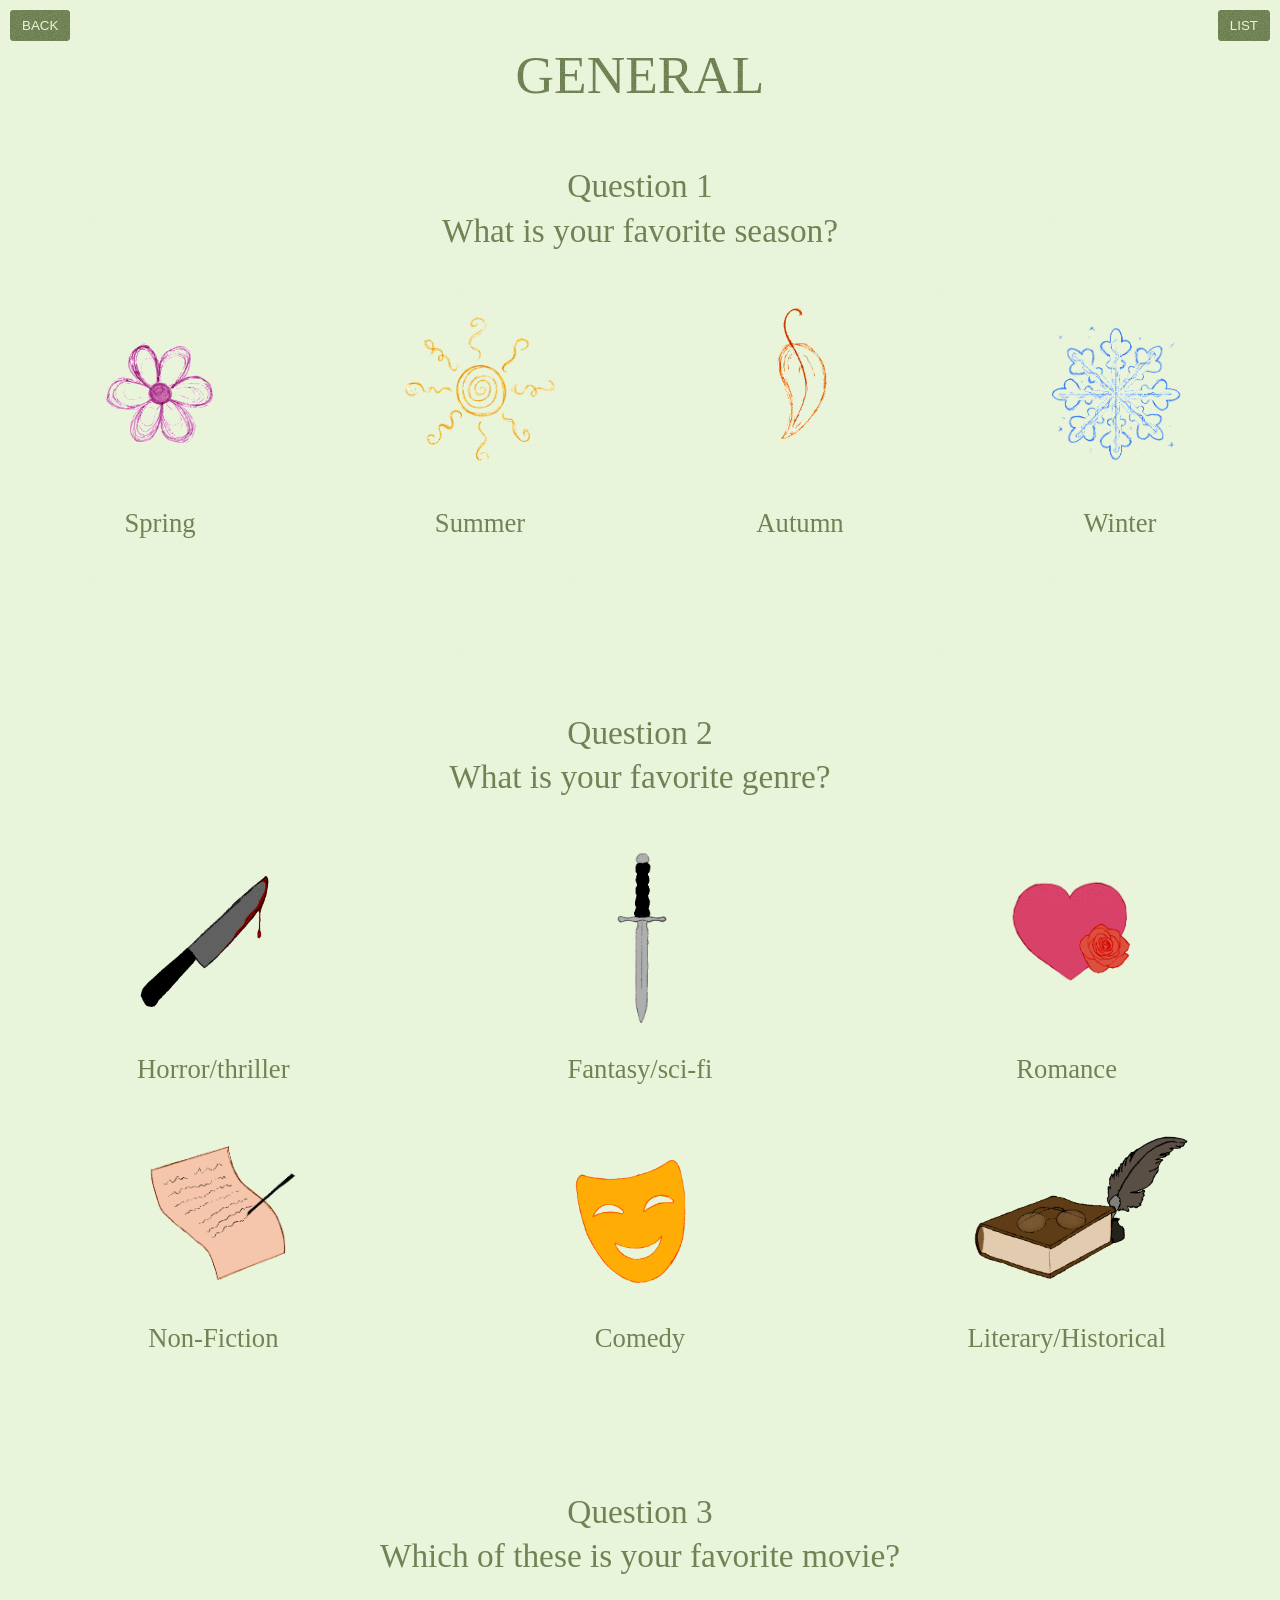
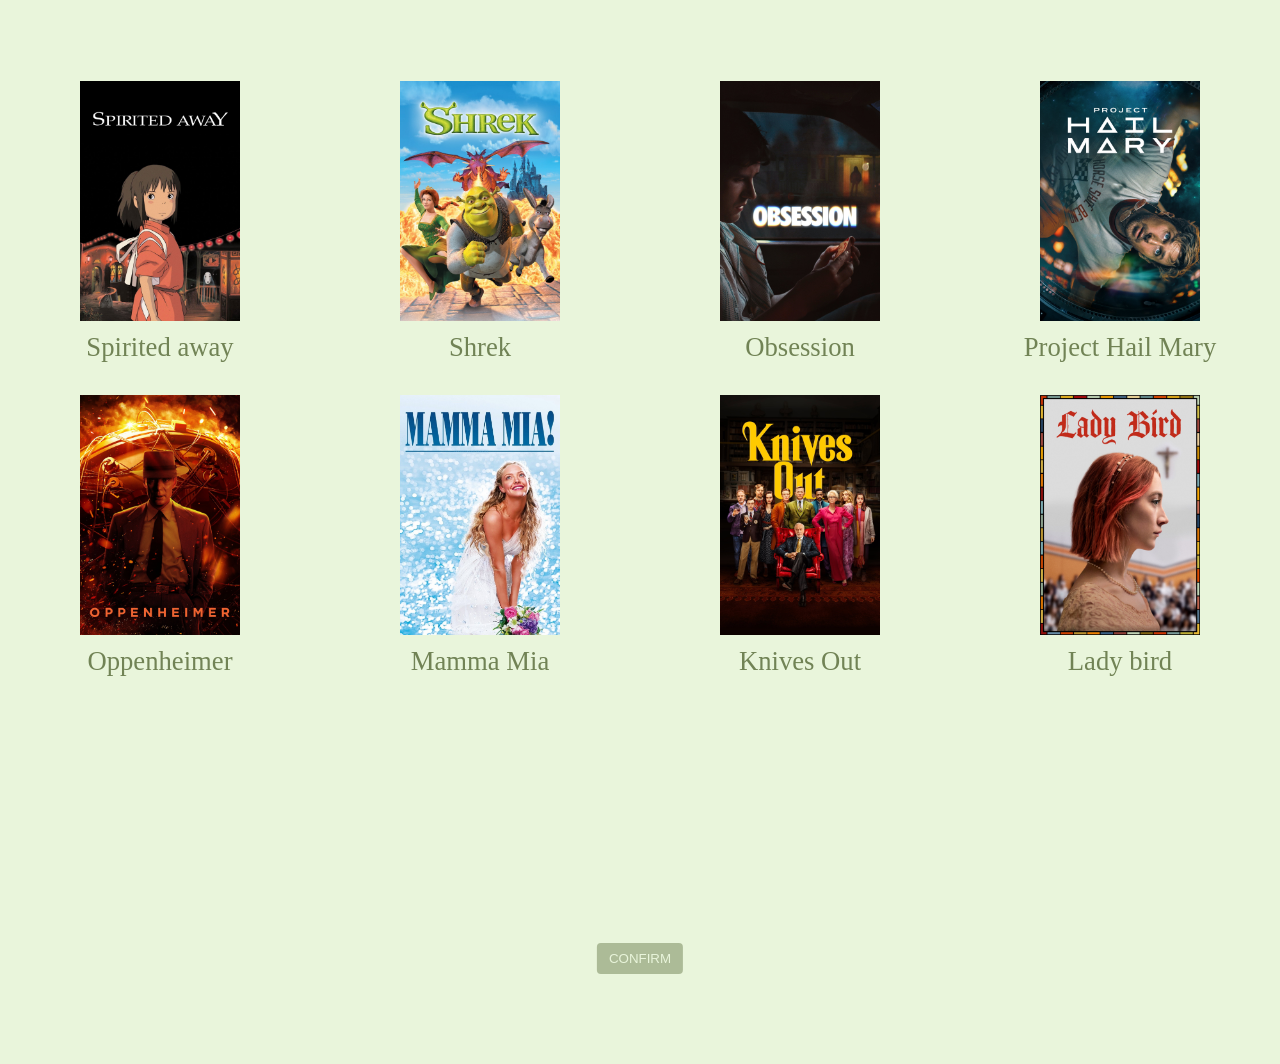
==== commit f81f3913: "prump" ====
--- a/G.html
+++ b/G.html
@@ -1,6 +1,6 @@
 <!DOCTYPE html>
 <html lang="en">
-  
+
 <head>
   
   <meta charset="UTF-8" />
@@ -10,7 +10,8 @@
 </head>
   
 <body>
-  
+    <div class="grain-overlay" aria-hidden="true"></div>
+
   <nav>
     <h1>GENERAL</h1>
     <button class="list-button" onclick="window.location='LISTI.html'">LIST</button>
@@ -155,6 +156,7 @@
   </div>
   
   <button class="send-button">CONFIRM</button>
+  
   <br><br><br><br><br><br>
   
   <button class="list-button" onclick="window.location='LISTI.html'">LIST</button>
@@ -1703,7 +1705,7 @@
       "Movie": "project hail mary",
       "Book": "The Left Hand of Darkness",
       "Author": "Ursula K. Le Guin",
-      "Link": "https://m.media-amazon.com/images/S/compressed.photo.goodreads.com/books/1632184267i/831880.jpg–",
+      "Link": "https://m.media-amazon.com/images/S/compressed.photo.goodreads.com/books/1632184267i/831880.jpg",
       "Description": "A groundbreaking work of science fiction, The Left Hand of Darkness tells the story of a lone human emissary to Winter, an alien world whose inhabitants spend most of their time without a gender. His goal is to facilitate Winter's inclusion in a growing intergalactic civilization. But to do so he must bridge the gulf between his own views and those of the completely dissimilar culture that he encounters.<br><br>Embracing the aspects of psychology, society, and human emotion on an alien world, The Left Hand of Darkness stands as a landmark achievement in the annals of intellectual science fiction."
     },
     {
@@ -2053,6 +2055,9 @@
     var generallength = generaljson.general.length;
     var answers = [];
     
+  
+  
+  
     document.querySelectorAll('.answer').forEach(function(element){
         
         element.addEventListener('click', function(){
@@ -2093,13 +2098,13 @@
             element.children[1].classList.add('selected');
           
           if(answers.length == 3){
-            document.querySelector('.send-button').style.pointerEvents = 'all';
-            document.querySelector('.send-button').style.opacity = 1;
-          };
+          document.querySelector('.send-button').style.pointerEvents = 'all';
+          document.querySelector('.send-button').style.opacity = 1;
+          }
           
         })
         
-    })
+    });
   
     document.querySelector('.send-button').addEventListener('click', function(){
       
--- a/quizz.css
+++ b/quizz.css
@@ -1,4 +1,19 @@
 
+html 
+.grain-overlay {
+  position: fixed;
+  inset: 0;
+  background: url("overlay/grain.gif") repeat;
+  opacity: 0.05;
+  mix-blend-mode: overlay;
+  pointer-events: none;
+  z-index: 9999;
+}
+{
+  
+
+  scroll-behavior:
+}
   *{
 
     box-sizing: border-box;
